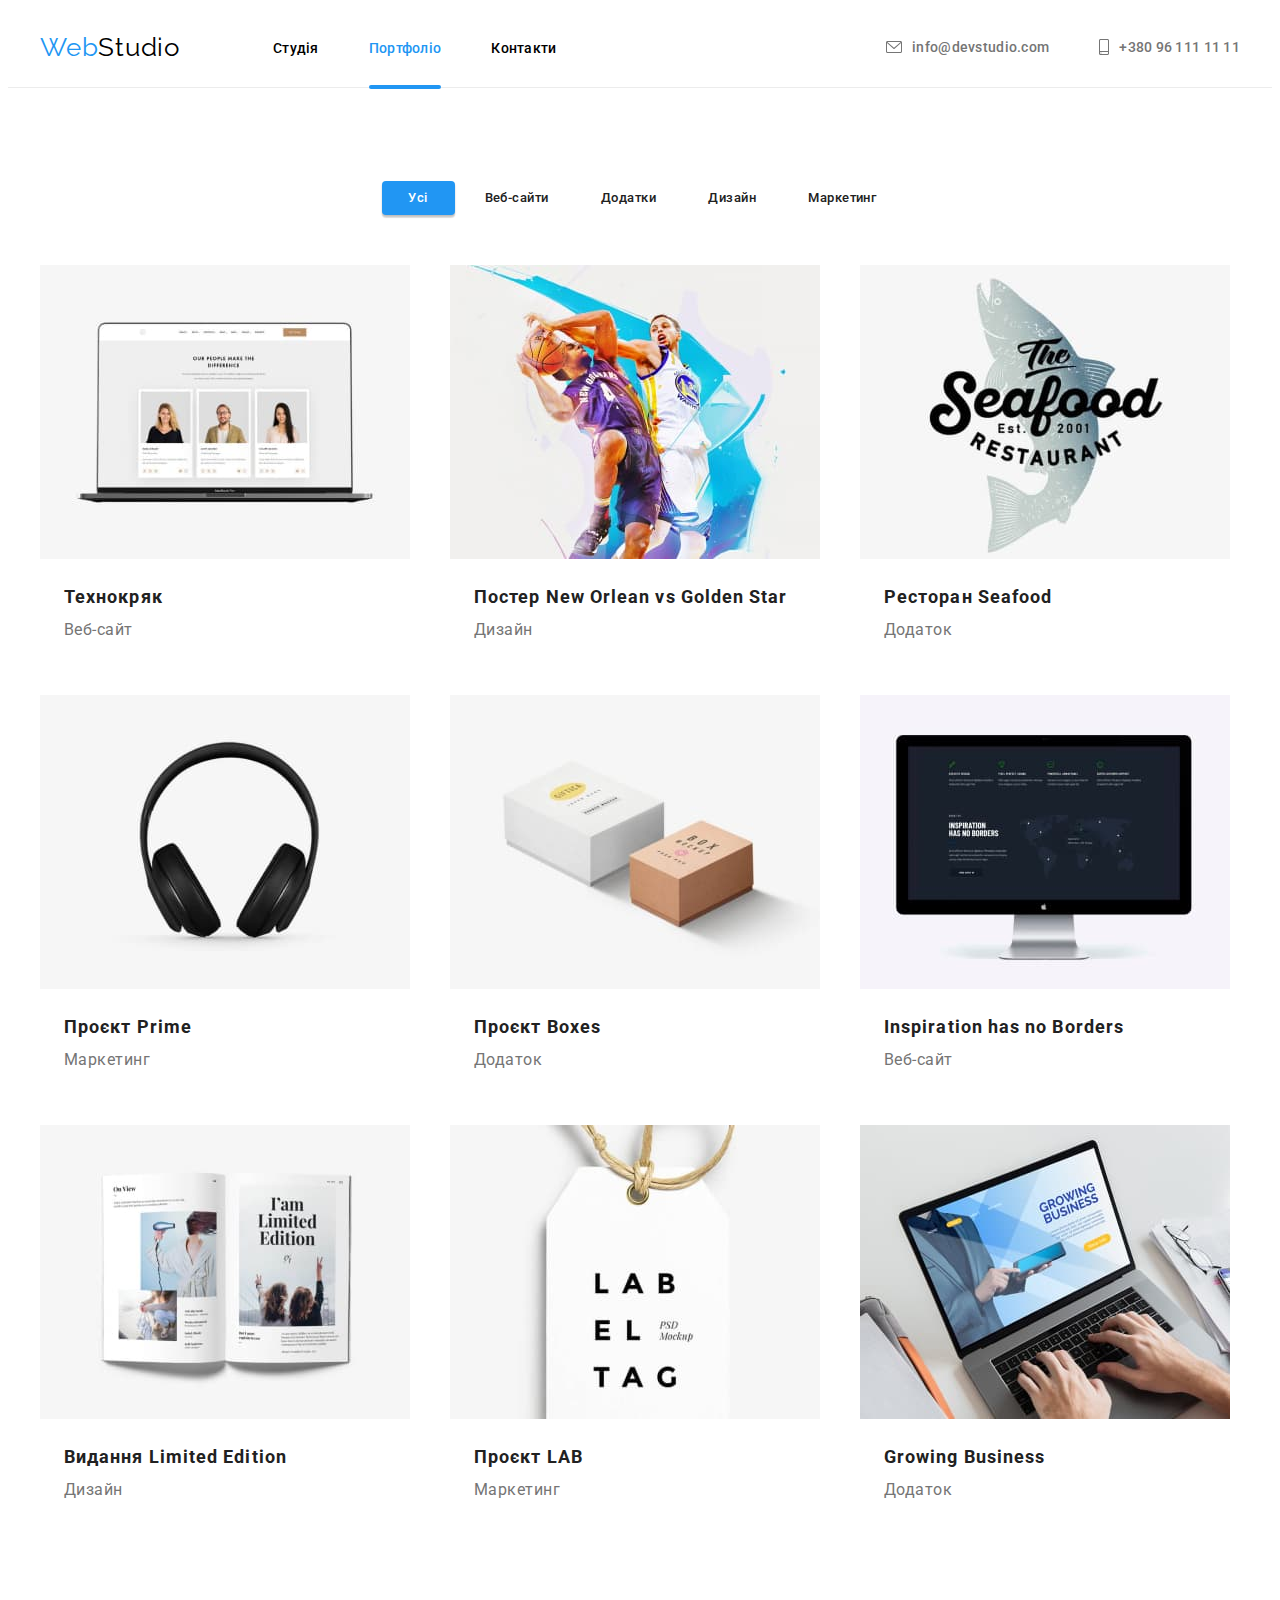
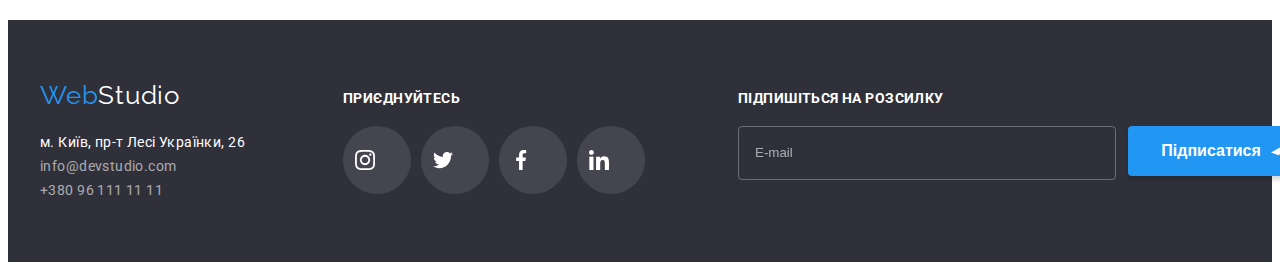
==== portfolio.html @ 99e85ab1 "add scss" ====
<!DOCTYPE html>
<html lang="en">
  <head>
    <meta charset="UTF-8" />
    <meta name="viewport" content="width=device-width, initial-scale=1.0" />
    <title>Portfolio</title>
    <link rel="icon" href="./images/logo.svg" type="image/x-icon" />
    <link
      rel="stylesheet"
      href="https://cdnjs.cloudflare.com/ajax/libs/modern-normalize/2.0.0/modern-normalize.min.css"
      integrity="sha512-4xo8blKMVCiXpTaLzQSLSw3KFOVPWhm/TRtuPVc4WG6kUgjH6J03IBuG7JZPkcWMxJ5huwaBpOpnwYElP/m6wg=="
      crossorigin="anonymous"
      referrerpolicy="no-referrer"
    />
    <style>
      @import url("https://fonts.googleapis.com/css2?family=Roboto:wght@400;500;700;900&display=swap");
      @import url("https://fonts.googleapis.com/css2?family=Raleway:wght@700&display=swap");
    </style>
    <link rel="stylesheet" href="./css/main.min.css" />
    <link rel="stylesheet" href="./css/studio.css" />
  </head>
  <body>
    <div id="portfolio">
      <header class="header">
        <div class="container">
          <a href="./load-to-studio.html" class="logo link"
            ><span class="accent-logo">Web</span>Studio</a
          >
          <nav class="portfolio-navigate navigate">
            <ul class="portfolio-nav-ul nav-ul list">
              <li class="portfolio-nav-item nav-list-item">
                <a href="./index.html" class="nav-item-link link"
                  >Студія</a
                >
              </li>
              <li class="portfolio-nav-item nav-list-item">
                <a
                  class="current-link nav-item-link link"
                  href=""
                  >Портфоліо</a
                >
              </li>
              <li class="portfolio-nav-item nav-list-item">
                <a class="nav-item-link link" link href="">Контакти</a>
              </li>
            </ul>
          </nav>
          <ul class="contacts-list list">
            <li class="contacts-list-item">
              <a
                class="contacts-item-link link"
                href="mailto:info@devstudio.com"
              >
                <svg class="header-svg" width="16" height="12">
                  <use href="./images/icons.svg#icon-email"></use>
                </svg>
                info@devstudio.com</a
              >
            </li>
            <li class="contacts-list-item">
              <a class="contacts-item-link link" href="tel:+380961111111">
                <svg class="header-svg" width="10" height="16">
                  <use href="./images/icons.svg#icon-smartphone"></use>
                </svg>
                +380 96 111 11 11</a
              >
            </li>
          </ul>
        </div>
      </header>
      <main>
        <section class="projects">
          <h2 class="visually-hidden">Our projects</h2>
          <div class="container">
            <ul class="filters-navigate-ul list">
              <li class="filters-list-item">
                <button
                  style="padding: 6px 25px"
                  id="filterBtn"
                  class="filters-btn active"
                  type="button"
                >
                  Усі
                </button>
              </li>
              <li class="filters-list-item">
                <button class="filters-btn" type="button">Веб-сайти</button>
              </li>
              <li class="filters-list-item">
                <button class="filters-btn" type="button">Додатки</button>
              </li>
              <li class="filters-list-item">
                <button class="filters-btn" type="button">Дизайн</button>
              </li>
              <li class="filters-list-item">
                <button class="filters-btn" type="button">Маркетинг</button>
              </li>
            </ul>
            <ul class="projects-list list">
              <li class="projects-list-item">
                <a href="#" class="projects-list-content link">
                  <div class="img-container">
                    <img
                      class="projects-list-item-img"
                      src="./images/laptop1.jpg"
                      alt="laptop1"
                    />
                    <div class="hover-content">
                      <p class="hover-content-text">
                        Ресурс пропонує комплексні <br />
                        пропозиції з різним рівнем <br />
                        функціоналу та сервісів. Все це <br />
                        дозволить відвідувачу отримати <br />
                        вичерпні відомості про компанію <br />
                        чи приватну особу.
                      </p>
                    </div>
                  </div>
                  <h2 class="projects-list-item-title">Технокряк</h2>
                  <p class="projects-list-item-signature">Веб-сайт</p>
                </a>
              </li>
              <li class="projects-list-item">
                <a href="#" class="projects-list-content link">
                  <div class="img-container">
                    <img
                      class="projects-list-item-img"
                      src="./images/basketball.jpg"
                      alt="basketball"
                    />
                    <div class="hover-content">
                      <p class="hover-content-text">
                        Ресурс пропонує комплексні <br />
                        пропозиції з різним рівнем <br />
                        функціоналу та сервісів. Все це <br />
                        дозволить відвідувачу отримати <br />
                        вичерпні відомості про компанію <br />
                        чи приватну особу.
                      </p>
                    </div>
                  </div>
                  <h2 class="projects-list-item-title">
                    Постер New Orlean vs Golden Star
                  </h2>
                  <p class="projects-list-item-signature">Дизайн</p>
                </a>
              </li>
              <li class="projects-list-item">
                <a href="#" class="projects-list-content link">
                  <div class="img-container">
                    <img
                      class="projects-list-item-img"
                      src="./images/fish-logo.jpg"
                      alt="fish-logo"
                    />
                    <div class="hover-content">
                      <p class="hover-content-text">
                        Ресурс пропонує комплексні <br />
                        пропозиції з різним рівнем <br />
                        функціоналу та сервісів. Все це <br />
                        дозволить відвідувачу отримати <br />
                        вичерпні відомості про компанію <br />
                        чи приватну особу.
                      </p>
                    </div>
                  </div>
                  <h2 class="projects-list-item-title">Ресторан Seafood</h2>
                  <p class="projects-list-item-signature">Додаток</p>
                </a>
              </li>
              <li class="projects-list-item">
                <a href="#" class="projects-list-content link">
                  <div class="img-container">
                    <img
                      class="projects-list-item-img"
                      src="./images/headphone.jpg"
                      alt="headphone"
                    />
                    <div class="hover-content">
                      <p class="hover-content-text">
                        Ресурс пропонує комплексні <br />
                        пропозиції з різним рівнем <br />
                        функціоналу та сервісів. Все це <br />
                        дозволить відвідувачу отримати <br />
                        вичерпні відомості про компанію <br />
                        чи приватну особу.
                      </p>
                    </div>
                  </div>
                  <h2 class="projects-list-item-title">Проєкт Prime</h2>
                  <p class="projects-list-item-signature">Маркетинг</p>
                </a>
              </li>
              <li class="projects-list-item">
                <a href="#" class="projects-list-content link">
                  <div class="img-container">
                    <img
                      class="projects-list-item-img"
                      src="./images/boxes.jpg"
                      alt="boxes"
                    />
                    <div class="hover-content">
                      <p class="hover-content-text">
                        Ресурс пропонує комплексні <br />
                        пропозиції з різним рівнем <br />
                        функціоналу та сервісів. Все це <br />
                        дозволить відвідувачу отримати <br />
                        вичерпні відомості про компанію <br />
                        чи приватну особу.
                      </p>
                    </div>
                  </div>
                  <h2 class="projects-list-item-title">Проєкт Boxes</h2>
                  <p class="projects-list-item-signature">Додаток</p>
                </a>
              </li>
              <li class="projects-list-item">
                <a href="#" class="projects-list-content link">
                  <div class="img-container">
                    <img
                      class="projects-list-item-img"
                      src="./images/screen.jpg"
                      alt="screen"
                    />
                    <div class="hover-content">
                      <p class="hover-content-text">
                        Ресурс пропонує комплексні <br />
                        пропозиції з різним рівнем <br />
                        функціоналу та сервісів. Все це <br />
                        дозволить відвідувачу отримати <br />
                        вичерпні відомості про компанію <br />
                        чи приватну особу.
                      </p>
                    </div>
                  </div>
                  <h2 class="projects-list-item-title">
                    Inspiration has no Borders
                  </h2>
                  <p class="projects-list-item-signature">Веб-сайт</p>
                </a>
              </li>
              <li class="projects-list-item">
                <a href="#" class="projects-list-content link">
                  <div class="img-container">
                    <img
                      class="projects-list-item-img"
                      src="./images/book.jpg"
                      alt="book"
                    />
                    <div class="hover-content">
                      <p class="hover-content-text">
                        Ресурс пропонує комплексні <br />
                        пропозиції з різним рівнем <br />
                        функціоналу та сервісів. Все це <br />
                        дозволить відвідувачу отримати <br />
                        вичерпні відомості про компанію <br />
                        чи приватну особу.
                      </p>
                    </div>
                  </div>
                  <h2 class="projects-list-item-title">
                    Видання Limited Edition
                  </h2>
                  <p class="projects-list-item-signature">Дизайн</p>
                </a>
              </li>
              <li class="projects-list-item">
                <a href="#" class="projects-list-content link">
                  <div class="img-container">
                    <img
                      class="projects-list-item-img"
                      src="./images/project LAB.jpg"
                      alt="project LAB"
                    />
                    <div class="hover-content">
                      <p class="hover-content-text">
                        Ресурс пропонує комплексні <br />
                        пропозиції з різним рівнем <br />
                        функціоналу та сервісів. Все це <br />
                        дозволить відвідувачу отримати <br />
                        вичерпні відомості про компанію <br />
                        чи приватну особу.
                      </p>
                    </div>
                  </div>
                  <h2 class="projects-list-item-title">Проєкт LAB</h2>
                  <p class="projects-list-item-signature">Маркетинг</p>
                </a>
              </li>
              <li class="projects-list-item">
                <a href="#" class="projects-list-content link">
                  <div class="img-container">
                    <img
                      class="projects-list-item-img"
                      src="./images/laptop2.jpg"
                      alt="laptop2"
                    />
                    <div class="hover-content">
                      <p class="hover-content-text">
                        Ресурс пропонує комплексні <br />
                        пропозиції з різним рівнем <br />
                        функціоналу та сервісів. Все це <br />
                        дозволить відвідувачу отримати <br />
                        вичерпні відомості про компанію <br />
                        чи приватну особу.
                      </p>
                    </div>
                  </div>
                  <h2 class="projects-list-item-title">Growing Business</h2>
                  <p class="projects-list-item-signature">Додаток</p>
                </a>
              </li>
            </ul>
          </div>
        </section>
      </main>
      <footer class="footer">
        <div class="container">
          <div class="main-footer">
            <a href="./load-to-studio.html" class="logo logo-footer link">
              <span class="accent-logo">Web</span>Studio
            </a>
            <address class="address">
              <a
                class="address-url link"
                href="https://goo.gl/maps/UjFSazJfsUKvz2yS8"
                >м. Київ, пр-т Лесі Українки, 26</a
              >
              <br /><a class="address-url link" href="mailto:info@devstudio.com"
                >info@devstudio.com</a
              >
              <br /><a class="address-url link" href="tel:+380961111111"
                >+380 96 111 11 11</a
              >
            </address>
          </div>
          <div class="link-footer">
            <h4 class="link-footer-title">приєднуйтесь</h4>
            <ul class="social-link-ul list">
              <li class="footer-link-item">
                <a href="#" class="footer-link link">
                  <svg width="20" height="20">
                    <use href="./images/icons.svg#icon-inst"></use>
                  </svg>
                </a>
              </li>
              <li class="footer-link-item">
                <a href="#" class="footer-link link">
                  <svg width="20" height="20">
                    <use href="./images/icons.svg#icon-twit"></use>
                  </svg>
                </a>
              </li>
              <li class="footer-link-item">
                <a href="#" class="footer-link link">
                  <svg width="20" height="20">
                    <use href="./images/icons.svg#icon-facebook"></use>
                  </svg>
                </a>
              </li>
              <li class="footer-link-item">
                <a href="#" class="footer-link link">
                  <svg width="20" height="20">
                    <use href="./images/icons.svg#icon-linkdn"></use>
                  </svg>
                </a>
              </li>
            </ul>
          </div>
          <div class="form-footer">
            <h4 class="form-footer-title">Підпишіться на розсилку</h4>
            <form class="form-footer-form">
              <input class="form-footer-input" type="email" name="email" placeholder="E-mail" />
              <button type="submit" class="form-footer-btn">Підписатися</button>
            </form>
          </div>
        </div>
      </footer>
    </div>
    <script>
      const filterButtons = document.querySelectorAll(".filters-btn");
      filterButtons.forEach((button) => {
        button.addEventListener("click", () => {
          filterButtons.forEach((btn) => {
            btn.classList.remove("active");
          });
          button.classList.add("active");
        });
      });
    </script>
  </body>
</html>
---- css/main.min.css ----
body{font-family:"Roboto"}h1,h2,h3,h4,p{margin-top:0;margin-bottom:0}ul{margin-top:0;margin-bottom:0;padding-left:0}img{display:block;max-width:100%;height:auto}.list{list-style:none;padding:0}.link{text-decoration:none;color:#000}.visually-hidden{position:absolute;width:1px;height:1px;margin:-1px;border:0;padding:0;white-space:nowrap;-webkit-clip-path:inset(100%);clip-path:inset(100%);clip:rect(0 0 0 0);overflow:hidden}.container{width:1200px;margin:0 auto;padding:0 15px}.popup{position:fixed;background-color:#fff;border-radius:4px;-webkit-box-shadow:0px 2px 1px 0px rgba(0,0,0,.2),0px 1px 1px 0px rgba(0,0,0,.14),0px 1px 3px 0px rgba(0,0,0,.12);box-shadow:0px 2px 1px 0px rgba(0,0,0,.2),0px 1px 1px 0px rgba(0,0,0,.14),0px 1px 3px 0px rgba(0,0,0,.12);z-index:9999;left:50%;top:50%;-webkit-transform:translate(-50%, -50%) scale(1);-ms-transform:translate(-50%, -50%) scale(1);transform:translate(-50%, -50%) scale(1);padding:40px;width:528px;-webkit-transition:-webkit-transform 500ms cubic-bezier(0.4, 0, 0.2, 1);transition:-webkit-transform 500ms cubic-bezier(0.4, 0, 0.2, 1);transition:transform 500ms cubic-bezier(0.4, 0, 0.2, 1);transition:transform 500ms cubic-bezier(0.4, 0, 0.2, 1), -webkit-transform 500ms cubic-bezier(0.4, 0, 0.2, 1)}.popup-overlay{height:100vh;width:100%;background-color:rgba(0,0,0,.2);position:fixed;top:0;left:0;z-index:9998;opacity:1;-webkit-transition:opacity 500ms cubic-bezier(0.4, 0, 0.2, 1);transition:opacity 500ms cubic-bezier(0.4, 0, 0.2, 1)}.popup-overlay .is-hidden{opacity:0}.is-hidden{-webkit-transform:translate(-50%, -50%) scale(0);-ms-transform:translate(-50%, -50%) scale(0);transform:translate(-50%, -50%) scale(0);pointer-events:none}.no-scroll{overflow:hidden}.close-btn{outline:none;border:none;background-color:rgba(0,0,0,0);border-radius:50%;border:1px solid rgba(0,0,0,.1);position:absolute;top:8px;right:8px;padding:6px;display:-webkit-box;display:-ms-flexbox;display:flex;-webkit-box-align:center;-ms-flex-align:center;align-items:center;-webkit-box-pack:center;-ms-flex-pack:center;justify-content:center;-webkit-transition:outline 250ms cubic-bezier(0.4, 0, 0.2, 1);transition:outline 250ms cubic-bezier(0.4, 0, 0.2, 1)}.close-btn svg{fill:#000;-webkit-transition:fill 250ms cubic-bezier(0.4, 0, 0.2, 1);transition:fill 250ms cubic-bezier(0.4, 0, 0.2, 1)}.close-btn:hover,.close-btn:focus{cursor:pointer;outline:1px solid rgba(0,0,0,.1)}.close-btn:hover svg{fill:#2196f3}.popup-title{color:#212121;font-size:20px;font-weight:700;line-height:normal;letter-spacing:.6px;text-align:center}.popup-form{display:-webkit-box;display:-ms-flexbox;display:flex;-webkit-box-orient:vertical;-webkit-box-direction:normal;-ms-flex-direction:column;flex-direction:column;gap:10px;margin-top:12px}.popup-input-label{color:#757575;font-family:Roboto;font-size:12px;font-style:normal;font-weight:400;line-height:normal;letter-spacing:.12px;display:-webkit-box;display:-ms-flexbox;display:flex;-webkit-box-orient:vertical;-webkit-box-direction:normal;-ms-flex-direction:column;flex-direction:column;position:relative}.popup-input-label svg{position:absolute;left:12px;top:50%;fill:#212121;-webkit-transition:fill 250ms cubic-bezier(0.4, 0, 0.2, 1);transition:fill 250ms cubic-bezier(0.4, 0, 0.2, 1)}.popup-input-label:focus-within svg,.popup-input-label:hover svg{fill:#2196f3}.popup-input{border-radius:4px;border:1px solid rgba(33,33,33,.2);padding:11px 42px;margin-top:4px;-webkit-transition:outline 250ms cubic-bezier(0.4, 0, 0.2, 1);transition:outline 250ms cubic-bezier(0.4, 0, 0.2, 1)}.popup-input:hover,.popup-input:focus{outline:1px solid #2196f3}.popup-input::-webkit-input-placeholder{color:rgba(117,117,117,.5);font-family:Roboto;font-size:12px;font-style:normal;font-weight:400;line-height:normal;letter-spacing:.12px;position:relative}.popup-input::-moz-placeholder{color:rgba(117,117,117,.5);font-family:Roboto;font-size:12px;font-style:normal;font-weight:400;line-height:normal;letter-spacing:.12px;position:relative}.popup-input:-ms-input-placeholder{color:rgba(117,117,117,.5);font-family:Roboto;font-size:12px;font-style:normal;font-weight:400;line-height:normal;letter-spacing:.12px;position:relative}.popup-input::-ms-input-placeholder{color:rgba(117,117,117,.5);font-family:Roboto;font-size:12px;font-style:normal;font-weight:400;line-height:normal;letter-spacing:.12px;position:relative}.popup-input::placeholder{color:rgba(117,117,117,.5);font-family:Roboto;font-size:12px;font-style:normal;font-weight:400;line-height:normal;letter-spacing:.12px;position:relative}.textarea{padding:11px 12px;resize:none}.checkbox-container{display:-webkit-box;display:-ms-flexbox;display:flex;-webkit-box-align:center;-ms-flex-align:center;align-items:center;margin-top:20px;margin-bottom:30px;gap:7px;-webkit-box-pack:center;-ms-flex-pack:center;justify-content:center}.policy-label{color:#757575;font-family:Roboto;font-size:14px;font-style:normal;font-weight:400;line-height:24px;letter-spacing:.42px}.policy-label a{color:#2196f3}.popup-form-btn{display:block;padding:10px 52px;border:none;border-radius:4px;background:#2196f3;color:#fff;font-family:inherit;font-size:16px;font-weight:700;line-height:1.875;letter-spacing:.96px;margin:0 auto;-webkit-transition:opacity 250ms cubic-bezier(0.4, 0, 0.2, 1);transition:opacity 250ms cubic-bezier(0.4, 0, 0.2, 1)}.popup-form-btn:hover,.popup-form-btn:focus{opacity:.7;cursor:pointer}input[type=checkbox]{appearance:none;-webkit-appearance:none;-moz-appearance:none;width:16px;height:15px;border-radius:2px;border:1px solid #333;cursor:pointer;outline:none;position:relative}input[type=checkbox]:checked{background-color:#2196f3;border:1px solid #2196f3}input[type=checkbox]:checked::after{content:url("data:image/svg+xml;charset=UTF-8,<svg style='position: relative; bottom: 2px; left: 1px' xmlns='http://www.w3.org/2000/svg' width='13' height='10' fill='white' viewBox='0 0 13 10'><path d='M1.95703 4.75166L1.88825 4.68604L1.81923 4.75141L0.93123 5.59258L0.854858 5.66492L0.930974 5.73753L4.42671 9.07236L4.49574 9.1382L4.56476 9.07236L12.069 1.91352L12.1449 1.84116L12.069 1.76881L11.1873 0.927644L11.1183 0.861826L11.0493 0.927611L4.49577 7.17353L1.95703 4.75166Z'/></svg>")}.social-link-ul{display:-webkit-box;display:-ms-flexbox;display:flex;gap:10px;-webkit-box-pack:center;-ms-flex-pack:center;justify-content:center}.social-link{display:-webkit-box;display:-ms-flexbox;display:flex;-webkit-box-align:center;-ms-flex-align:center;align-items:center;border-radius:50%;padding:12px;-webkit-transition:background-color 250ms cubic-bezier(0.4, 0, 0.2, 1);transition:background-color 250ms cubic-bezier(0.4, 0, 0.2, 1);width:44px;height:44px}.social-link:hover,.social-link:focus{background-color:#2196f3;cursor:pointer}.social-link svg{fill:#afb1b8;-webkit-transition:fill 250ms cubic-bezier(0.4, 0, 0.2, 1);transition:fill 250ms cubic-bezier(0.4, 0, 0.2, 1)}.social-link:hover svg{fill:#fff}.current-link{color:#2196f3}.current-link::before{content:"";position:absolute;display:inline-block;border-bottom:4px solid #2196f3;border-radius:2px;width:100%;top:45px;-webkit-transition:-webkit-transform 250ms cubic-bezier(0.4, 0, 0.2, 1);transition:-webkit-transform 250ms cubic-bezier(0.4, 0, 0.2, 1);transition:transform 250ms cubic-bezier(0.4, 0, 0.2, 1);transition:transform 250ms cubic-bezier(0.4, 0, 0.2, 1), -webkit-transform 250ms cubic-bezier(0.4, 0, 0.2, 1)}.current-link:hover::before,.current-link:focus::before{-webkit-transform:translateY(-30px);-ms-transform:translateY(-30px);transform:translateY(-30px)}.header{padding-top:24px;padding-bottom:25px;border-bottom:1px solid #ececec}.header .container{display:-webkit-box;display:-ms-flexbox;display:flex;-webkit-box-align:center;-ms-flex-align:center;align-items:center}.logo{margin-right:93px;font-family:Raleway;font-size:26px;letter-spacing:.78px}.accent-logo{color:#2196f3}.nav-ul,.contacts-list{display:-webkit-box;display:-ms-flexbox;display:flex;gap:50px}.contacts-list{margin-left:auto}.header-svg{fill:#757575;-webkit-transition:fill 250ms cubic-bezier(0.4, 0, 0.2, 1);transition:fill 250ms cubic-bezier(0.4, 0, 0.2, 1)}.nav-item-link{position:relative}.nav-item-link,.contacts-item-link{font-size:14px;font-weight:500;letter-spacing:.28px;-webkit-transition:color 250ms cubic-bezier(0.4, 0, 0.2, 1);transition:color 250ms cubic-bezier(0.4, 0, 0.2, 1)}.nav-item-link:hover,.nav-item-link:focus,.contacts-item-link:hover,.contacts-item-link:focus{color:#2196f3}.nav-item-link:hover .header-svg,.contacts-item-link:hover .header-svg{fill:#2196f3}.contacts-item-link{color:#757575;display:-webkit-box;display:-ms-flexbox;display:flex;-webkit-box-align:center;-ms-flex-align:center;align-items:center;gap:10px}.hero-section{background:-webkit-gradient(linear, left top, left bottom, from(rgba(47, 48, 58, 0.4)), to(rgba(47, 48, 58, 0.4))),url(../images/bg.png) no-repeat;background:linear-gradient(rgba(47, 48, 58, 0.4), rgba(47, 48, 58, 0.4)),url(../images/bg.png) no-repeat;background-size:cover;padding-top:200px;padding-bottom:200px}.hero-section-title{color:#fff;text-align:center;font-size:44px;font-weight:900;line-height:1.36364;letter-spacing:2.64px;text-transform:uppercase;margin-bottom:30px}.hero-section-buybtn{display:block;padding:10px 32px;border:none;border-radius:4px;background:#2196f3;color:#fff;font-family:inherit;font-size:16px;font-weight:700;line-height:1.875;letter-spacing:.96px;margin:0 auto;-webkit-transition:opacity 250ms cubic-bezier(0.4, 0, 0.2, 1);transition:opacity 250ms cubic-bezier(0.4, 0, 0.2, 1)}.hero-section-buybtn:hover,.hero-section-buybtn:focus{opacity:.7;cursor:pointer}.special{padding-top:94px;padding-bottom:94px}.special-ul{display:-webkit-box;display:-ms-flexbox;display:flex;gap:30px}.special-ul-item{font-size:14px;color:#212121;line-height:normal;letter-spacing:.42px;text-transform:uppercase;-ms-flex-preferred-size:calc((100% - 90px)/4);flex-basis:calc((100% - 90px)/4)}.special-ul-item::before{content:"";display:inline-block;background-color:#f5f4fa;background-repeat:no-repeat;background-image:url("../images/antenna.svg");width:270px;height:120px;background-position:center;border-radius:4px}.special-ul-item:nth-child(2)::before{background-image:url("../images/clock.svg")}.special-ul-item:nth-child(3)::before{background-image:url("../images/diagram.svg")}.special-ul-item:nth-child(4)::before{background-image:url("../images/astronaut.svg")}.special-ul-item-title{font-size:14px;margin-bottom:10px;margin-top:30px}.special-ul-item-signature{color:#757575;font-size:14px;line-height:1.71429;letter-spacing:.42px;text-transform:none}.what-we-doing{padding-bottom:94px}.what-we-doing-ul{display:-webkit-box;display:-ms-flexbox;display:flex;gap:30px}.what-we-doing-ul-item{-ms-flex-preferred-size:calc((100% - 60px)/3);flex-basis:calc((100% - 60px)/3);position:relative}.what-we-doing-name{width:100%;background-color:rgba(47,48,58,.8);position:absolute;bottom:0;color:#fff;text-align:center;font-size:14px;font-weight:700;line-height:normal;letter-spacing:.42px;text-transform:uppercase;padding:27px 0}.what-we-doing-title{text-align:center;font-size:36px;letter-spacing:1.08px;margin-bottom:50px}.our-team{background:#f5f4fa;padding-top:94px;padding-bottom:94px}.our-team-title{text-align:center;font-size:36px;letter-spacing:1.08px;margin-bottom:50px}.our-team-ul{display:-webkit-box;display:-ms-flexbox;display:flex;gap:30px;text-align:center}.our-team-ul-item{background-color:#fff;padding-bottom:30px;border-radius:0 0 4px 4px;-webkit-box-shadow:1px 4px 6px 0px rgba(0,0,0,.16),0px 4px 4px 0px rgba(0,0,0,.06),0px 1px 1px 0px rgba(0,0,0,.12);box-shadow:1px 4px 6px 0px rgba(0,0,0,.16),0px 4px 4px 0px rgba(0,0,0,.06),0px 1px 1px 0px rgba(0,0,0,.12)}.our-team-ul-item-img{width:270px;height:260px;margin-bottom:30px}.our-team-ul-item-name,.our-team-ul-item-profession{color:#212121;font-size:16px;font-weight:500;letter-spacing:.48px}.our-team-ul-item-profession{margin-top:10px;color:#757575;font-weight:400}.regular-customers{text-align:center;padding-top:94px;padding-bottom:94px}.regular-customers-title{color:#212121;text-align:center;font-family:Roboto;font-size:36px;font-style:normal;font-weight:700;line-height:normal;letter-spacing:1.08px}.regular-customers-ul{display:-webkit-box;display:-ms-flexbox;display:flex;gap:30px;-webkit-box-pack:center;-ms-flex-pack:center;justify-content:center;margin-top:50px}.regular-customers-link{display:-webkit-box;display:-ms-flexbox;display:flex;-webkit-box-align:center;-ms-flex-align:center;align-items:center;width:170px;height:92px;border:1px solid #afb1b8;border-radius:4px;-webkit-transition:border 250ms cubic-bezier(0.4, 0, 0.2, 1);transition:border 250ms cubic-bezier(0.4, 0, 0.2, 1)}.regular-customers-link:hover{border:1px solid #2196f3}.regular-customers-link svg{fill:#afb1b8;-webkit-transition:fill 250ms cubic-bezier(0.4, 0, 0.2, 1);transition:fill 250ms cubic-bezier(0.4, 0, 0.2, 1)}.regular-customers-link:hover svg{fill:#2196f3}.footer{background:#2f303a;padding-top:60px;padding-bottom:60px}.footer .container{display:-webkit-box;display:-ms-flexbox;display:flex;gap:70px}.logo-footer{color:#fff}.address{margin-top:20px}.address-url{color:rgba(255,255,255,.6);font-size:14px;font-style:normal;line-height:1.71429;letter-spacing:.42px;-webkit-transition:color 250ms cubic-bezier(0.4, 0, 0.2, 1);transition:color 250ms cubic-bezier(0.4, 0, 0.2, 1)}.address-url:first-child{color:#fff}.address-url:hover{color:#2196f3}.link-footer,.form-footer{padding-top:10px}.link-footer-title,.form-footer-title{color:#fff;font-size:14px;line-height:normal;letter-spacing:.42px;text-transform:uppercase;padding-bottom:20px}.footer-link{background-color:rgba(255,255,255,.1);display:-webkit-box;display:-ms-flexbox;display:flex;-webkit-box-align:center;-ms-flex-align:center;align-items:center;border-radius:50%;padding:12px;-webkit-transition:background-color 250ms cubic-bezier(0.4, 0, 0.2, 1);transition:background-color 250ms cubic-bezier(0.4, 0, 0.2, 1);width:44px;height:44px}.footer-link:hover,.footer-link:focus{background-color:#2196f3;cursor:pointer}.footer-link svg{fill:#fff;-webkit-transition:fill 250ms cubic-bezier(0.4, 0, 0.2, 1);transition:fill 250ms cubic-bezier(0.4, 0, 0.2, 1)}.form-footer{margin-left:23px}.form-footer-form{display:-webkit-box;display:-ms-flexbox;display:flex;gap:12px}.form-footer-input{width:358px;height:50px;border:1px solid rgba(255,255,255,.3);-webkit-filter:drop-shadow(0px 4px 4px rgba(0, 0, 0, 0.15));filter:drop-shadow(0px 4px 4px rgba(0, 0, 0, 0.15));border-radius:4px;background-color:var(--main-bg-color);color:rgba(255,255,255,.6);padding-left:16px;margin-bottom:20px;-webkit-transition:border-color 250ms cubic-bezier(0.4, 0, 0.2, 1);transition:border-color 250ms cubic-bezier(0.4, 0, 0.2, 1)}.form-footer-input:hover,.form-footer-input:focus{outline:none;border-color:#2196f3}.form-footer-input::-webkit-input-placeholder{color:rgba(255,255,255,.6)}.form-footer-input::-moz-placeholder{color:rgba(255,255,255,.6)}.form-footer-input:-ms-input-placeholder{color:rgba(255,255,255,.6)}.form-footer-input::-ms-input-placeholder{color:rgba(255,255,255,.6)}.form-footer-input::placeholder{color:rgba(255,255,255,.6)}.form-footer-btn{width:200px;height:50px;background:#2196f3;border:none;-webkit-box-shadow:0px 4px 4px rgba(0,0,0,.15);box-shadow:0px 4px 4px rgba(0,0,0,.15);border-radius:4px;color:#fff;font-size:16px;font-weight:700;line-height:1.875;display:-webkit-box;display:-ms-flexbox;display:flex;-webkit-box-align:center;-ms-flex-align:center;align-items:center;-webkit-box-pack:center;-ms-flex-pack:center;justify-content:center;gap:10px;-webkit-transition:background-color 250ms cubic-bezier(0.4, 0, 0.2, 1);transition:background-color 250ms cubic-bezier(0.4, 0, 0.2, 1)}.form-footer-btn::after{content:"";display:inline-block;width:24px;height:24px;background-image:url(../images/icon-send.svg)}.form-footer-btn:hover,.form-footer-btn:focus{background-color:#188ce8;cursor:pointer}.form-footer-btn:active{-webkit-transform:scale(0.9);-ms-transform:scale(0.9);transform:scale(0.9)}.projects{padding-top:93px;padding-bottom:95px}.filters-navigate-ul{display:-webkit-box;display:-ms-flexbox;display:flex;gap:8px;-webkit-box-pack:center;-ms-flex-pack:center;justify-content:center;margin-bottom:50px}.filters-btn{border:none;min-width:73px;font-family:Roboto;border-radius:4px;padding:6px 22px;background-color:#fff;color:#212121;font-weight:500;line-height:1.625;letter-spacing:.48px;-webkit-transition:background-color 250ms cubic-bezier(0.4, 0, 0.2, 1),-webkit-box-shadow 250ms cubic-bezier(0.4, 0, 0.2, 1);transition:background-color 250ms cubic-bezier(0.4, 0, 0.2, 1),-webkit-box-shadow 250ms cubic-bezier(0.4, 0, 0.2, 1);transition:background-color 250ms cubic-bezier(0.4, 0, 0.2, 1),box-shadow 250ms cubic-bezier(0.4, 0, 0.2, 1);transition:background-color 250ms cubic-bezier(0.4, 0, 0.2, 1),box-shadow 250ms cubic-bezier(0.4, 0, 0.2, 1),-webkit-box-shadow 250ms cubic-bezier(0.4, 0, 0.2, 1)}.filters-btn:hover,.filters-btn:focus{background-color:#2196f3;color:#fff;-webkit-box-shadow:0px 2px 2px 0px rgba(0,0,0,.12),0px 1px 2px 0px rgba(0,0,0,.08),0px 3px 1px 0px rgba(0,0,0,.1);box-shadow:0px 2px 2px 0px rgba(0,0,0,.12),0px 1px 2px 0px rgba(0,0,0,.08),0px 3px 1px 0px rgba(0,0,0,.1);cursor:pointer}.active{background:#2196f3;color:#fff;-webkit-box-shadow:0px 2px 2px 0px rgba(0,0,0,.12),0px 1px 2px 0px rgba(0,0,0,.08),0px 3px 1px 0px rgba(0,0,0,.1);box-shadow:0px 2px 2px 0px rgba(0,0,0,.12),0px 1px 2px 0px rgba(0,0,0,.08),0px 3px 1px 0px rgba(0,0,0,.1)}.projects-list{display:-webkit-box;display:-ms-flexbox;display:flex;gap:30px;-ms-flex-wrap:wrap;flex-wrap:wrap}.projects-list-item{-ms-flex-preferred-size:calc((100% - 60px)/3);flex-basis:calc((100% - 60px)/3)}.projects-list-content{display:block;-webkit-transition:-webkit-box-shadow 250ms cubic-bezier(0.4, 0, 0.2, 1);transition:-webkit-box-shadow 250ms cubic-bezier(0.4, 0, 0.2, 1);transition:box-shadow 250ms cubic-bezier(0.4, 0, 0.2, 1);transition:box-shadow 250ms cubic-bezier(0.4, 0, 0.2, 1), -webkit-box-shadow 250ms cubic-bezier(0.4, 0, 0.2, 1)}.projects-list-content:hover,.projects-list-content:focus{-webkit-box-shadow:1px 4px 6px 0px rgba(0,0,0,.16),0px 4px 4px 0px rgba(0,0,0,.06),0px 1px 1px 0px rgba(0,0,0,.12);box-shadow:1px 4px 6px 0px rgba(0,0,0,.16),0px 4px 4px 0px rgba(0,0,0,.06),0px 1px 1px 0px rgba(0,0,0,.12)}.projects-list-content:hover .hover-content,.projects-list-content:focus .hover-content{-webkit-transform:translateY(-100%);-ms-transform:translateY(-100%);transform:translateY(-100%)}.projects-list-item-title{color:#212121;font-size:18px;line-height:2;letter-spacing:1.08px;padding-top:20px;padding-left:24px;padding-right:24px}.projects-list-item-signature{color:#757575;line-height:1.875;letter-spacing:.48px;padding-bottom:20px;padding-left:24px;padding-right:24px}.img-container{max-height:294px;position:relative;overflow:hidden}.hover-content{background-image:-webkit-gradient(linear, left top, left bottom, from(rgba(33, 150, 243, 0.9)), to(rgba(33, 150, 243, 0.9)));background-image:linear-gradient(rgba(33, 150, 243, 0.9), rgba(33, 150, 243, 0.9));height:100%;width:100%;position:absolute;color:#fff;padding:63px 24px;font-size:18px;line-height:1.55;letter-spacing:.54px;-webkit-transition:-webkit-transform 250ms cubic-bezier(0.4, 0, 0.2, 1);transition:-webkit-transform 250ms cubic-bezier(0.4, 0, 0.2, 1);transition:transform 250ms cubic-bezier(0.4, 0, 0.2, 1);transition:transform 250ms cubic-bezier(0.4, 0, 0.2, 1), -webkit-transform 250ms cubic-bezier(0.4, 0, 0.2, 1)}/*# sourceMappingURL=main.min.css.map */
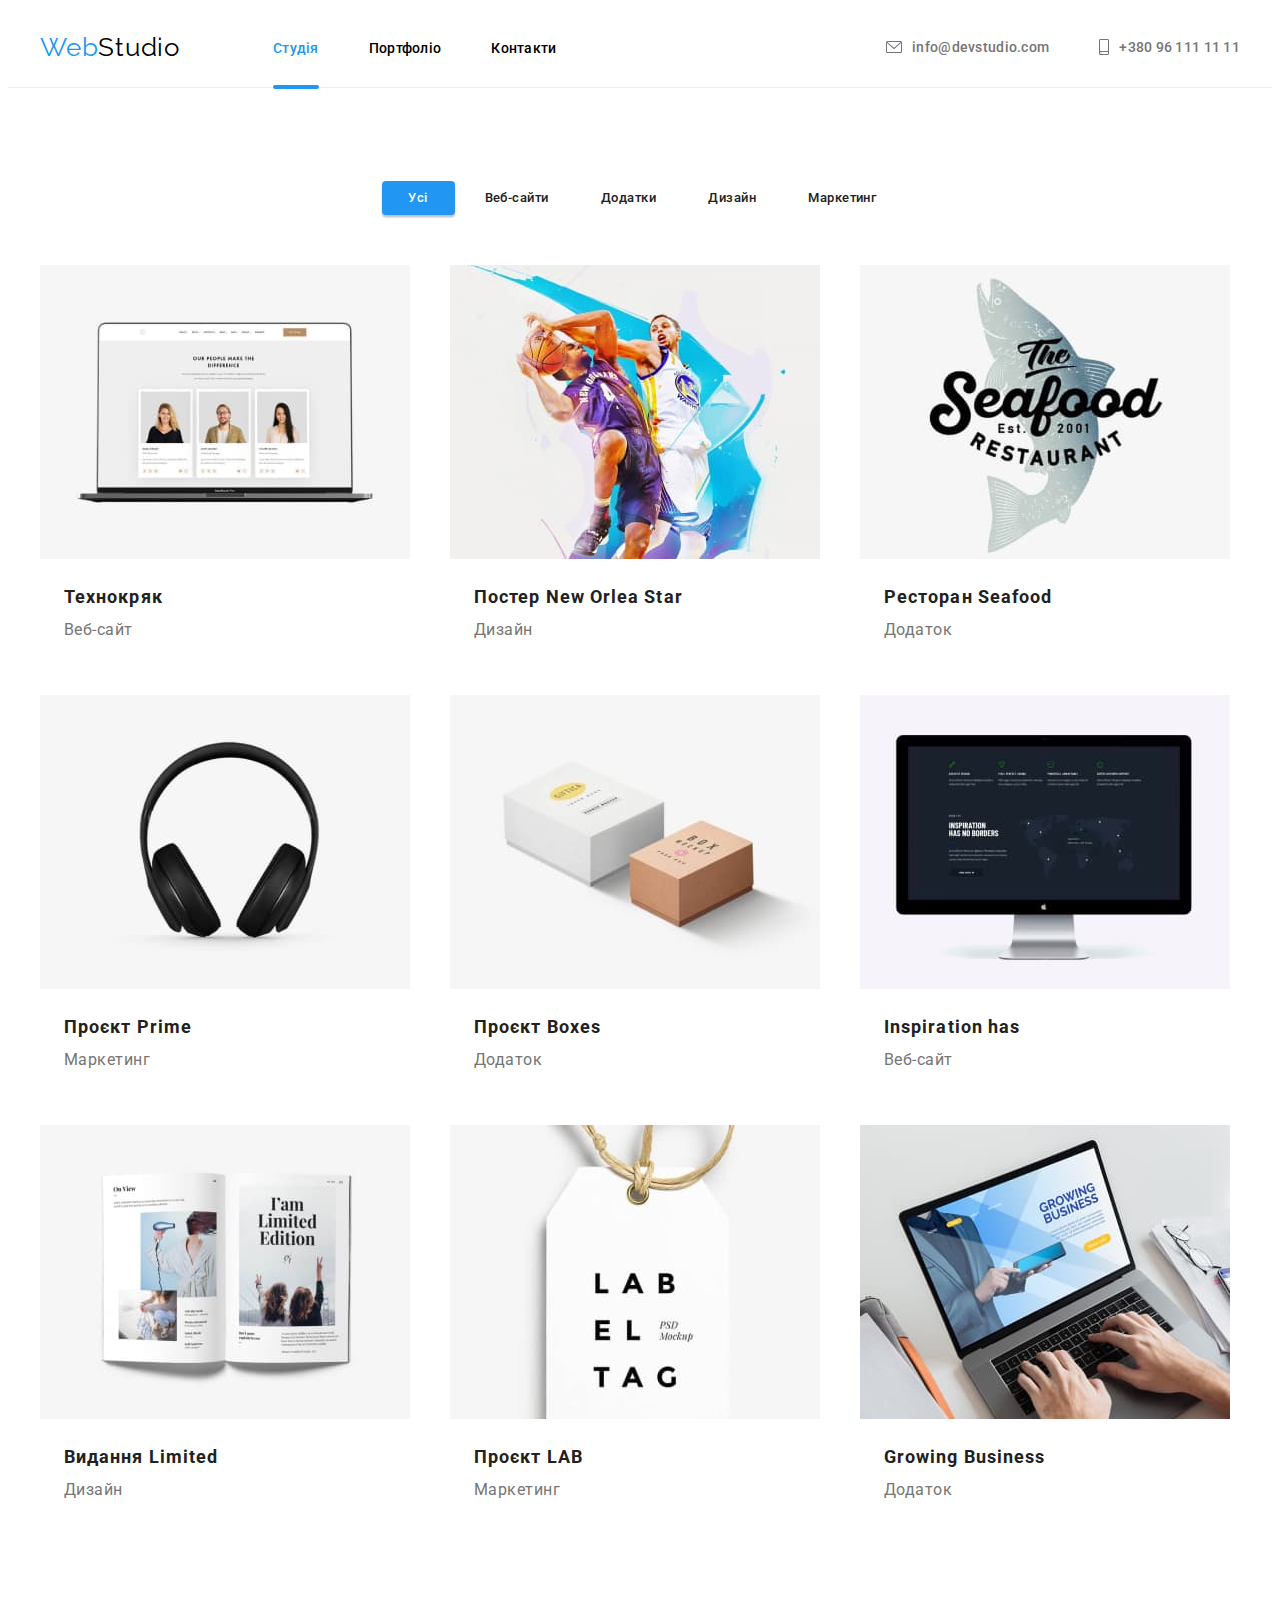
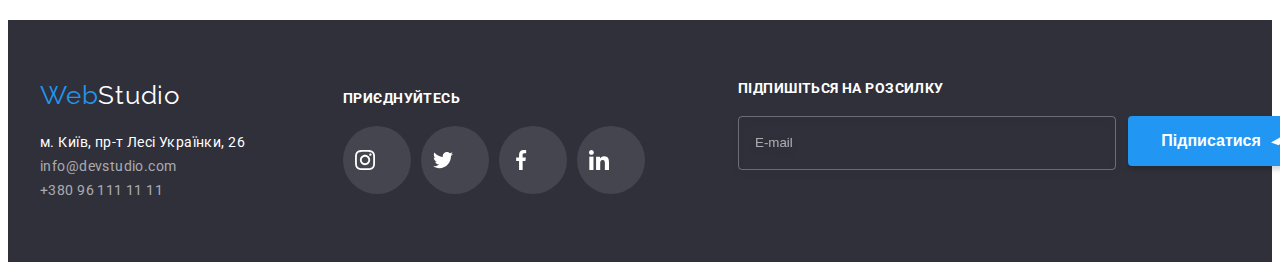
==== commit e93be7f8: "change classes to BEM metology" ====
--- a/portfolio.html
+++ b/portfolio.html
@@ -20,371 +20,363 @@
     <link rel="stylesheet" href="./css/studio.css" />
   </head>
   <body>
-    <div id="portfolio">
-      <header class="header">
+    <header class="header">
+      <div class="container">
+        <a href="./index.html" class="header__logo link"
+          ><span class="header__logo--accent">Web</span>Studio</a
+        >
+        <nav class="nav">
+          <ul class="nav__list list">
+            <li class="nav__item">
+              <a href="#" class="nav__link nav__link--current link">Студія</a>
+            </li>
+            <li class="nav__item">
+              <a href="./portfolio.html" class="nav__link link">Портфоліо</a>
+            </li>
+            <li class="nav__item">
+              <a href="#" class="nav__link link">Контакти</a>
+            </li>
+          </ul>
+        </nav>
+        <ul class="header__contacts-list contacts-list list">
+          <li class="contacts-list__item">
+            <a
+              class="contacts-list__link link"
+              href="mailto:info@devstudio.com"
+            >
+              <svg class="contacts__list-svg" width="16" height="12">
+                <use href="./images/icons.svg#icon-email"></use>
+              </svg>
+              info@devstudio.com</a
+            >
+          </li>
+          <li class="contacts-list__item">
+            <a class="contacts-list__link link" href="tel:+380961111111">
+              <svg class="contacts__list-svg" width="10" height="16">
+                <use href="./images/icons.svg#icon-smartphone"></use>
+              </svg>
+              +380 96 111 11 11</a
+            >
+          </li>
+        </ul>
+      </div>
+    </header>
+    <main>
+      <section class="projects">
+        <h2 class="visually-hidden">Our projects</h2>
         <div class="container">
-          <a href="./load-to-studio.html" class="logo link"
-            ><span class="accent-logo">Web</span>Studio</a
-          >
-          <nav class="portfolio-navigate navigate">
-            <ul class="portfolio-nav-ul nav-ul list">
-              <li class="portfolio-nav-item nav-list-item">
-                <a href="./index.html" class="nav-item-link link"
-                  >Студія</a
-                >
-              </li>
-              <li class="portfolio-nav-item nav-list-item">
-                <a
-                  class="current-link nav-item-link link"
-                  href=""
-                  >Портфоліо</a
-                >
-              </li>
-              <li class="portfolio-nav-item nav-list-item">
-                <a class="nav-item-link link" link href="">Контакти</a>
-              </li>
-            </ul>
-          </nav>
-          <ul class="contacts-list list">
-            <li class="contacts-list-item">
-              <a
-                class="contacts-item-link link"
-                href="mailto:info@devstudio.com"
+          <ul class="filters__list list">
+            <li class="filters__item">
+              <button
+                style="padding: 6px 25px"
+                id="filterBtn"
+                class="filters__btn filters__btn--active"
+                type="button"
               >
-                <svg class="header-svg" width="16" height="12">
-                  <use href="./images/icons.svg#icon-email"></use>
-                </svg>
-                info@devstudio.com</a
-              >
-            </li>
-            <li class="contacts-list-item">
-              <a class="contacts-item-link link" href="tel:+380961111111">
-                <svg class="header-svg" width="10" height="16">
-                  <use href="./images/icons.svg#icon-smartphone"></use>
-                </svg>
-                +380 96 111 11 11</a
-              >
+                Усі
+              </button>
+            </li>
+            <li class="filters__item">
+              <button class="filters__btn" type="button">Веб-сайти</button>
+            </li>
+            <li class="filters__item">
+              <button class="filters__btn" type="button">Додатки</button>
+            </li>
+            <li class="filters__item">
+              <button class="filters__btn" type="button">Дизайн</button>
+            </li>
+            <li class="filters__item">
+              <button class="filters__btn" type="button">Маркетинг</button>
+            </li>
+          </ul>
+          <ul class="projects__list list">
+            <li class="projects__item">
+              <a href="#" class="projects__content link">
+                <div class="projects__img-container">
+                  <img
+                    class="projects__img"
+                    src="./images/laptop1.jpg"
+                    alt="laptop1"
+                  />
+                  <div class="projects__hover-content">
+                    <p class="projects__hover-content-text">
+                      Ресурс пропонує комплексні <br />
+                      пропозиції з різним рівнем <br />
+                      функціоналу та сервісів. Все це <br />
+                      дозволить відвідувачу отримати <br />
+                      вичерпні відомості про компанію <br />
+                      чи приватну особу.
+                    </p>
+                  </div>
+                </div>
+                <h2 class="projects__title">Технокряк</h2>
+                <p class="projects__signature">Веб-сайт</p>
+              </a>
+            </li>
+            <li class="projects__item">
+              <a href="#" class="projects__content link">
+                <div class="projects__img-container">
+                  <img
+                    class="projects__img"
+                    src="./images/basketball.jpg"
+                    alt="basketball"
+                  />
+                  <div class="projects__hover-content">
+                    <p class="projects__hover-content-text">
+                      Ресурс пропонує комплексні <br />
+                      пропозиції з різним рівнем <br />
+                      функціоналу та сервісів. Все це <br />
+                      дозволить відвідувачу отримати <br />
+                      вичерпні відомості про компанію <br />
+                      чи приватну особу.
+                    </p>
+                  </div>
+                </div>
+                <h2 class="projects__title">Постер New Orlea Star</h2>
+                <p class="projects__signature">Дизайн</p>
+              </a>
+            </li>
+            <li class="projects__item">
+              <a href="#" class="projects__content link">
+                <div class="projects__img-container">
+                  <img
+                    class="projects__img"
+                    src="./images/fish-logo.jpg"
+                    alt="fish-logo"
+                  />
+                  <div class="projects__hover-content">
+                    <p class="projects__hover-content-text">
+                      Ресурс пропонує комплексні <br />
+                      пропозиції з різним рівнем <br />
+                      функціоналу та сервісів. Все це <br />
+                      дозволить відвідувачу отримати <br />
+                      вичерпні відомості про компанію <br />
+                      чи приватну особу.
+                    </p>
+                  </div>
+                </div>
+                <h2 class="projects__title">Ресторан Seafood</h2>
+                <p class="projects__signature">Додаток</p>
+              </a>
+            </li>
+            <li class="projects__item">
+              <a href="#" class="projects__content link">
+                <div class="projects__img-container">
+                  <img
+                    class="projects__img"
+                    src="./images/headphone.jpg"
+                    alt="headphone"
+                  />
+                  <div class="projects__hover-content">
+                    <p class="projects__hover-content-text">
+                      Ресурс пропонує комплексні <br />
+                      пропозиції з різним рівнем <br />
+                      функціоналу та сервісів. Все це <br />
+                      дозволить відвідувачу отримати <br />
+                      вичерпні відомості про компанію <br />
+                      чи приватну особу.
+                    </p>
+                  </div>
+                </div>
+                <h2 class="projects__title">Проєкт Prime</h2>
+                <p class="projects__signature">Маркетинг</p>
+              </a>
+            </li>
+            <li class="projects__item">
+              <a href="#" class="projects__content link">
+                <div class="projects__img-container">
+                  <img
+                    class="projects__img"
+                    src="./images/boxes.jpg"
+                    alt="boxes"
+                  />
+                  <div class="projects__hover-content">
+                    <p class="projects__hover-content-text">
+                      Ресурс пропонує комплексні <br />
+                      пропозиції з різним рівнем <br />
+                      функціоналу та сервісів. Все це <br />
+                      дозволить відвідувачу отримати <br />
+                      вичерпні відомості про компанію <br />
+                      чи приватну особу.
+                    </p>
+                  </div>
+                </div>
+                <h2 class="projects__title">Проєкт Boxes</h2>
+                <p class="projects__signature">Додаток</p>
+              </a>
+            </li>
+            <li class="projects__item">
+              <a href="#" class="projects__content link">
+                <div class="projects__img-container">
+                  <img
+                    class="projects__img"
+                    src="./images/screen.jpg"
+                    alt="screen"
+                  />
+                  <div class="projects__hover-content">
+                    <p class="projects__hover-content-text">
+                      Ресурс пропонує комплексні <br />
+                      пропозиції з різним рівнем <br />
+                      функціоналу та сервісів. Все це <br />
+                      дозволить відвідувачу отримати <br />
+                      вичерпні відомості про компанію <br />
+                      чи приватну особу.
+                    </p>
+                  </div>
+                </div>
+                <h2 class="projects__title">Inspiration has</h2>
+                <p class="projects__signature">Веб-сайт</p>
+              </a>
+            </li>
+            <li class="projects__item">
+              <a href="#" class="projects__content link">
+                <div class="projects__img-container">
+                  <img
+                    class="projects__img"
+                    src="./images/book.jpg"
+                    alt="book"
+                  />
+                  <div class="projects__hover-content">
+                    <p class="projects__hover-content-text">
+                      Ресурс пропонує комплексні <br />
+                      пропозиції з різним рівнем <br />
+                      функціоналу та сервісів. Все це <br />
+                      дозволить відвідувачу отримати <br />
+                      вичерпні відомості про компанію <br />
+                      чи приватну особу.
+                    </p>
+                  </div>
+                </div>
+                <h2 class="projects__title">Видання Limited</h2>
+                <p class="projects__signature">Дизайн</p>
+              </a>
+            </li>
+            <li class="projects__item">
+              <a href="#" class="projects__content link">
+                <div class="projects__img-container">
+                  <img
+                    class="projects__img"
+                    src="./images/project LAB.jpg"
+                    alt="project LAB"
+                  />
+                  <div class="projects__hover-content">
+                    <p class="projects__hover-content-text">
+                      Ресурс пропонує комплексні <br />
+                      пропозиції з різним рівнем <br />
+                      функціоналу та сервісів. Все це <br />
+                      дозволить відвідувачу отримати <br />
+                      вичерпні відомості про компанію <br />
+                      чи приватну особу.
+                    </p>
+                  </div>
+                </div>
+                <h2 class="projects__title">Проєкт LAB</h2>
+                <p class="projects__signature">Маркетинг</p>
+              </a>
+            </li>
+            <li class="projects__item">
+              <a href="#" class="projects__content link">
+                <div class="projects__img-container">
+                  <img
+                    class="projects__img"
+                    src="./images/laptop2.jpg"
+                    alt="laptop2"
+                  />
+                  <div class="projects__hover-content">
+                    <p class="projects__hover-content-text">
+                      Ресурс пропонує комплексні <br />
+                      пропозиції з різним рівнем <br />
+                      функціоналу та сервісів. Все це <br />
+                      дозволить відвідувачу отримати <br />
+                      вичерпні відомості про компанію <br />
+                      чи приватну особу.
+                    </p>
+                  </div>
+                </div>
+                <h2 class="projects__title">Growing Business</h2>
+                <p class="projects__signature">Додаток</p>
+              </a>
             </li>
           </ul>
         </div>
-      </header>
-      <main>
-        <section class="projects">
-          <h2 class="visually-hidden">Our projects</h2>
-          <div class="container">
-            <ul class="filters-navigate-ul list">
-              <li class="filters-list-item">
-                <button
-                  style="padding: 6px 25px"
-                  id="filterBtn"
-                  class="filters-btn active"
-                  type="button"
-                >
-                  Усі
-                </button>
-              </li>
-              <li class="filters-list-item">
-                <button class="filters-btn" type="button">Веб-сайти</button>
-              </li>
-              <li class="filters-list-item">
-                <button class="filters-btn" type="button">Додатки</button>
-              </li>
-              <li class="filters-list-item">
-                <button class="filters-btn" type="button">Дизайн</button>
-              </li>
-              <li class="filters-list-item">
-                <button class="filters-btn" type="button">Маркетинг</button>
-              </li>
-            </ul>
-            <ul class="projects-list list">
-              <li class="projects-list-item">
-                <a href="#" class="projects-list-content link">
-                  <div class="img-container">
-                    <img
-                      class="projects-list-item-img"
-                      src="./images/laptop1.jpg"
-                      alt="laptop1"
-                    />
-                    <div class="hover-content">
-                      <p class="hover-content-text">
-                        Ресурс пропонує комплексні <br />
-                        пропозиції з різним рівнем <br />
-                        функціоналу та сервісів. Все це <br />
-                        дозволить відвідувачу отримати <br />
-                        вичерпні відомості про компанію <br />
-                        чи приватну особу.
-                      </p>
-                    </div>
-                  </div>
-                  <h2 class="projects-list-item-title">Технокряк</h2>
-                  <p class="projects-list-item-signature">Веб-сайт</p>
-                </a>
-              </li>
-              <li class="projects-list-item">
-                <a href="#" class="projects-list-content link">
-                  <div class="img-container">
-                    <img
-                      class="projects-list-item-img"
-                      src="./images/basketball.jpg"
-                      alt="basketball"
-                    />
-                    <div class="hover-content">
-                      <p class="hover-content-text">
-                        Ресурс пропонує комплексні <br />
-                        пропозиції з різним рівнем <br />
-                        функціоналу та сервісів. Все це <br />
-                        дозволить відвідувачу отримати <br />
-                        вичерпні відомості про компанію <br />
-                        чи приватну особу.
-                      </p>
-                    </div>
-                  </div>
-                  <h2 class="projects-list-item-title">
-                    Постер New Orlean vs Golden Star
-                  </h2>
-                  <p class="projects-list-item-signature">Дизайн</p>
-                </a>
-              </li>
-              <li class="projects-list-item">
-                <a href="#" class="projects-list-content link">
-                  <div class="img-container">
-                    <img
-                      class="projects-list-item-img"
-                      src="./images/fish-logo.jpg"
-                      alt="fish-logo"
-                    />
-                    <div class="hover-content">
-                      <p class="hover-content-text">
-                        Ресурс пропонує комплексні <br />
-                        пропозиції з різним рівнем <br />
-                        функціоналу та сервісів. Все це <br />
-                        дозволить відвідувачу отримати <br />
-                        вичерпні відомості про компанію <br />
-                        чи приватну особу.
-                      </p>
-                    </div>
-                  </div>
-                  <h2 class="projects-list-item-title">Ресторан Seafood</h2>
-                  <p class="projects-list-item-signature">Додаток</p>
-                </a>
-              </li>
-              <li class="projects-list-item">
-                <a href="#" class="projects-list-content link">
-                  <div class="img-container">
-                    <img
-                      class="projects-list-item-img"
-                      src="./images/headphone.jpg"
-                      alt="headphone"
-                    />
-                    <div class="hover-content">
-                      <p class="hover-content-text">
-                        Ресурс пропонує комплексні <br />
-                        пропозиції з різним рівнем <br />
-                        функціоналу та сервісів. Все це <br />
-                        дозволить відвідувачу отримати <br />
-                        вичерпні відомості про компанію <br />
-                        чи приватну особу.
-                      </p>
-                    </div>
-                  </div>
-                  <h2 class="projects-list-item-title">Проєкт Prime</h2>
-                  <p class="projects-list-item-signature">Маркетинг</p>
-                </a>
-              </li>
-              <li class="projects-list-item">
-                <a href="#" class="projects-list-content link">
-                  <div class="img-container">
-                    <img
-                      class="projects-list-item-img"
-                      src="./images/boxes.jpg"
-                      alt="boxes"
-                    />
-                    <div class="hover-content">
-                      <p class="hover-content-text">
-                        Ресурс пропонує комплексні <br />
-                        пропозиції з різним рівнем <br />
-                        функціоналу та сервісів. Все це <br />
-                        дозволить відвідувачу отримати <br />
-                        вичерпні відомості про компанію <br />
-                        чи приватну особу.
-                      </p>
-                    </div>
-                  </div>
-                  <h2 class="projects-list-item-title">Проєкт Boxes</h2>
-                  <p class="projects-list-item-signature">Додаток</p>
-                </a>
-              </li>
-              <li class="projects-list-item">
-                <a href="#" class="projects-list-content link">
-                  <div class="img-container">
-                    <img
-                      class="projects-list-item-img"
-                      src="./images/screen.jpg"
-                      alt="screen"
-                    />
-                    <div class="hover-content">
-                      <p class="hover-content-text">
-                        Ресурс пропонує комплексні <br />
-                        пропозиції з різним рівнем <br />
-                        функціоналу та сервісів. Все це <br />
-                        дозволить відвідувачу отримати <br />
-                        вичерпні відомості про компанію <br />
-                        чи приватну особу.
-                      </p>
-                    </div>
-                  </div>
-                  <h2 class="projects-list-item-title">
-                    Inspiration has no Borders
-                  </h2>
-                  <p class="projects-list-item-signature">Веб-сайт</p>
-                </a>
-              </li>
-              <li class="projects-list-item">
-                <a href="#" class="projects-list-content link">
-                  <div class="img-container">
-                    <img
-                      class="projects-list-item-img"
-                      src="./images/book.jpg"
-                      alt="book"
-                    />
-                    <div class="hover-content">
-                      <p class="hover-content-text">
-                        Ресурс пропонує комплексні <br />
-                        пропозиції з різним рівнем <br />
-                        функціоналу та сервісів. Все це <br />
-                        дозволить відвідувачу отримати <br />
-                        вичерпні відомості про компанію <br />
-                        чи приватну особу.
-                      </p>
-                    </div>
-                  </div>
-                  <h2 class="projects-list-item-title">
-                    Видання Limited Edition
-                  </h2>
-                  <p class="projects-list-item-signature">Дизайн</p>
-                </a>
-              </li>
-              <li class="projects-list-item">
-                <a href="#" class="projects-list-content link">
-                  <div class="img-container">
-                    <img
-                      class="projects-list-item-img"
-                      src="./images/project LAB.jpg"
-                      alt="project LAB"
-                    />
-                    <div class="hover-content">
-                      <p class="hover-content-text">
-                        Ресурс пропонує комплексні <br />
-                        пропозиції з різним рівнем <br />
-                        функціоналу та сервісів. Все це <br />
-                        дозволить відвідувачу отримати <br />
-                        вичерпні відомості про компанію <br />
-                        чи приватну особу.
-                      </p>
-                    </div>
-                  </div>
-                  <h2 class="projects-list-item-title">Проєкт LAB</h2>
-                  <p class="projects-list-item-signature">Маркетинг</p>
-                </a>
-              </li>
-              <li class="projects-list-item">
-                <a href="#" class="projects-list-content link">
-                  <div class="img-container">
-                    <img
-                      class="projects-list-item-img"
-                      src="./images/laptop2.jpg"
-                      alt="laptop2"
-                    />
-                    <div class="hover-content">
-                      <p class="hover-content-text">
-                        Ресурс пропонує комплексні <br />
-                        пропозиції з різним рівнем <br />
-                        функціоналу та сервісів. Все це <br />
-                        дозволить відвідувачу отримати <br />
-                        вичерпні відомості про компанію <br />
-                        чи приватну особу.
-                      </p>
-                    </div>
-                  </div>
-                  <h2 class="projects-list-item-title">Growing Business</h2>
-                  <p class="projects-list-item-signature">Додаток</p>
-                </a>
-              </li>
-            </ul>
-          </div>
-        </section>
-      </main>
-      <footer class="footer">
-        <div class="container">
-          <div class="main-footer">
-            <a href="./load-to-studio.html" class="logo logo-footer link">
-              <span class="accent-logo">Web</span>Studio
-            </a>
-            <address class="address">
-              <a
-                class="address-url link"
-                href="https://goo.gl/maps/UjFSazJfsUKvz2yS8"
-                >м. Київ, пр-т Лесі Українки, 26</a
-              >
-              <br /><a class="address-url link" href="mailto:info@devstudio.com"
-                >info@devstudio.com</a
-              >
-              <br /><a class="address-url link" href="tel:+380961111111"
-                >+380 96 111 11 11</a
-              >
-            </address>
-          </div>
-          <div class="link-footer">
-            <h4 class="link-footer-title">приєднуйтесь</h4>
-            <ul class="social-link-ul list">
-              <li class="footer-link-item">
-                <a href="#" class="footer-link link">
-                  <svg width="20" height="20">
-                    <use href="./images/icons.svg#icon-inst"></use>
-                  </svg>
-                </a>
-              </li>
-              <li class="footer-link-item">
-                <a href="#" class="footer-link link">
-                  <svg width="20" height="20">
-                    <use href="./images/icons.svg#icon-twit"></use>
-                  </svg>
-                </a>
-              </li>
-              <li class="footer-link-item">
-                <a href="#" class="footer-link link">
-                  <svg width="20" height="20">
-                    <use href="./images/icons.svg#icon-facebook"></use>
-                  </svg>
-                </a>
-              </li>
-              <li class="footer-link-item">
-                <a href="#" class="footer-link link">
-                  <svg width="20" height="20">
-                    <use href="./images/icons.svg#icon-linkdn"></use>
-                  </svg>
-                </a>
-              </li>
-            </ul>
-          </div>
-          <div class="form-footer">
-            <h4 class="form-footer-title">Підпишіться на розсилку</h4>
-            <form class="form-footer-form">
-              <input class="form-footer-input" type="email" name="email" placeholder="E-mail" />
-              <button type="submit" class="form-footer-btn">Підписатися</button>
-            </form>
-          </div>
+      </section>
+    </main>
+    <footer class="footer">
+      <div class="container">
+        <div class="main-footer">
+          <a href="./index.html" class="footer__logo link">
+            <span class="footer__logo--accent">Web</span>Studio
+          </a>
+          <address class="address">
+            <a
+              class="address__link link"
+              href="https://goo.gl/maps/UjFSazJfsUKvz2yS8"
+              >м. Київ, пр-т Лесі Українки, 26</a
+            >
+            <br /><a class="address__link link" href="mailto:info@devstudio.com"
+              >info@devstudio.com</a
+            >
+            <br /><a class="address__link link" href="tel:+380961111111"
+              >+380 96 111 11 11</a
+            >
+          </address>
         </div>
-      </footer>
-    </div>
+        <div class="footer__links">
+          <h4 class="footer__links-title">приєднуйтесь</h4>
+          <ul class="social-link__list list">
+            <li class="social-link__item">
+              <a href="#" class="footer__links-link link">
+                <svg width="20" height="20">
+                  <use href="./images/icons.svg#icon-inst"></use>
+                </svg>
+              </a>
+            </li>
+            <li class="social-link__item">
+              <a href="#" class="footer__links-link link">
+                <svg width="20" height="20">
+                  <use href="./images/icons.svg#icon-twit"></use>
+                </svg>
+              </a>
+            </li>
+            <li class="social-link__item">
+              <a href="#" class="footer__links-link link">
+                <svg width="20" height="20">
+                  <use href="./images/icons.svg#icon-facebook"></use>
+                </svg>
+              </a>
+            </li>
+            <li class="social-link__item">
+              <a href="#" class="footer__links-link link">
+                <svg width="20" height="20">
+                  <use href="./images/icons.svg#icon-linkdn"></use>
+                </svg>
+              </a>
+            </li>
+          </ul>
+        </div>
+        <div class="footer__form">
+          <h4 class="footer__form-title">Підпишіться на розсилку</h4>
+          <form class="footer__form-form">
+            <input
+              class="footer__form-input"
+              type="email"
+              name="email"
+              placeholder="E-mail"
+            />
+            <button type="submit" class="footer__form-btn">Підписатися</button>
+          </form>
+        </div>
+      </div>
+    </footer>
+
     <script>
-      const filterButtons = document.querySelectorAll(".filters-btn");
+      const filterButtons = document.querySelectorAll(".filters__btn");
       filterButtons.forEach((button) => {
         button.addEventListener("click", () => {
           filterButtons.forEach((btn) => {
-            btn.classList.remove("active");
+            btn.classList.remove("filters__btn--active");
           });
-          button.classList.add("active");
+          button.classList.add("filters__btn--active");
         });
       });
     </script>
--- a/css/main.min.css
+++ b/css/main.min.css
@@ -1 +1 @@
-body{font-family:"Roboto"}h1,h2,h3,h4,p{margin-top:0;margin-bottom:0}ul{margin-top:0;margin-bottom:0;padding-left:0}img{display:block;max-width:100%;height:auto}.list{list-style:none;padding:0}.link{text-decoration:none;color:#000}.visually-hidden{position:absolute;width:1px;height:1px;margin:-1px;border:0;padding:0;white-space:nowrap;-webkit-clip-path:inset(100%);clip-path:inset(100%);clip:rect(0 0 0 0);overflow:hidden}.container{width:1200px;margin:0 auto;padding:0 15px}.popup{position:fixed;background-color:#fff;border-radius:4px;-webkit-box-shadow:0px 2px 1px 0px rgba(0,0,0,.2),0px 1px 1px 0px rgba(0,0,0,.14),0px 1px 3px 0px rgba(0,0,0,.12);box-shadow:0px 2px 1px 0px rgba(0,0,0,.2),0px 1px 1px 0px rgba(0,0,0,.14),0px 1px 3px 0px rgba(0,0,0,.12);z-index:9999;left:50%;top:50%;-webkit-transform:translate(-50%, -50%) scale(1);-ms-transform:translate(-50%, -50%) scale(1);transform:translate(-50%, -50%) scale(1);padding:40px;width:528px;-webkit-transition:-webkit-transform 500ms cubic-bezier(0.4, 0, 0.2, 1);transition:-webkit-transform 500ms cubic-bezier(0.4, 0, 0.2, 1);transition:transform 500ms cubic-bezier(0.4, 0, 0.2, 1);transition:transform 500ms cubic-bezier(0.4, 0, 0.2, 1), -webkit-transform 500ms cubic-bezier(0.4, 0, 0.2, 1)}.popup-overlay{height:100vh;width:100%;background-color:rgba(0,0,0,.2);position:fixed;top:0;left:0;z-index:9998;opacity:1;-webkit-transition:opacity 500ms cubic-bezier(0.4, 0, 0.2, 1);transition:opacity 500ms cubic-bezier(0.4, 0, 0.2, 1)}.popup-overlay .is-hidden{opacity:0}.is-hidden{-webkit-transform:translate(-50%, -50%) scale(0);-ms-transform:translate(-50%, -50%) scale(0);transform:translate(-50%, -50%) scale(0);pointer-events:none}.no-scroll{overflow:hidden}.close-btn{outline:none;border:none;background-color:rgba(0,0,0,0);border-radius:50%;border:1px solid rgba(0,0,0,.1);position:absolute;top:8px;right:8px;padding:6px;display:-webkit-box;display:-ms-flexbox;display:flex;-webkit-box-align:center;-ms-flex-align:center;align-items:center;-webkit-box-pack:center;-ms-flex-pack:center;justify-content:center;-webkit-transition:outline 250ms cubic-bezier(0.4, 0, 0.2, 1);transition:outline 250ms cubic-bezier(0.4, 0, 0.2, 1)}.close-btn svg{fill:#000;-webkit-transition:fill 250ms cubic-bezier(0.4, 0, 0.2, 1);transition:fill 250ms cubic-bezier(0.4, 0, 0.2, 1)}.close-btn:hover,.close-btn:focus{cursor:pointer;outline:1px solid rgba(0,0,0,.1)}.close-btn:hover svg{fill:#2196f3}.popup-title{color:#212121;font-size:20px;font-weight:700;line-height:normal;letter-spacing:.6px;text-align:center}.popup-form{display:-webkit-box;display:-ms-flexbox;display:flex;-webkit-box-orient:vertical;-webkit-box-direction:normal;-ms-flex-direction:column;flex-direction:column;gap:10px;margin-top:12px}.popup-input-label{color:#757575;font-family:Roboto;font-size:12px;font-style:normal;font-weight:400;line-height:normal;letter-spacing:.12px;display:-webkit-box;display:-ms-flexbox;display:flex;-webkit-box-orient:vertical;-webkit-box-direction:normal;-ms-flex-direction:column;flex-direction:column;position:relative}.popup-input-label svg{position:absolute;left:12px;top:50%;fill:#212121;-webkit-transition:fill 250ms cubic-bezier(0.4, 0, 0.2, 1);transition:fill 250ms cubic-bezier(0.4, 0, 0.2, 1)}.popup-input-label:focus-within svg,.popup-input-label:hover svg{fill:#2196f3}.popup-input{border-radius:4px;border:1px solid rgba(33,33,33,.2);padding:11px 42px;margin-top:4px;-webkit-transition:outline 250ms cubic-bezier(0.4, 0, 0.2, 1);transition:outline 250ms cubic-bezier(0.4, 0, 0.2, 1)}.popup-input:hover,.popup-input:focus{outline:1px solid #2196f3}.popup-input::-webkit-input-placeholder{color:rgba(117,117,117,.5);font-family:Roboto;font-size:12px;font-style:normal;font-weight:400;line-height:normal;letter-spacing:.12px;position:relative}.popup-input::-moz-placeholder{color:rgba(117,117,117,.5);font-family:Roboto;font-size:12px;font-style:normal;font-weight:400;line-height:normal;letter-spacing:.12px;position:relative}.popup-input:-ms-input-placeholder{color:rgba(117,117,117,.5);font-family:Roboto;font-size:12px;font-style:normal;font-weight:400;line-height:normal;letter-spacing:.12px;position:relative}.popup-input::-ms-input-placeholder{color:rgba(117,117,117,.5);font-family:Roboto;font-size:12px;font-style:normal;font-weight:400;line-height:normal;letter-spacing:.12px;position:relative}.popup-input::placeholder{color:rgba(117,117,117,.5);font-family:Roboto;font-size:12px;font-style:normal;font-weight:400;line-height:normal;letter-spacing:.12px;position:relative}.textarea{padding:11px 12px;resize:none}.checkbox-container{display:-webkit-box;display:-ms-flexbox;display:flex;-webkit-box-align:center;-ms-flex-align:center;align-items:center;margin-top:20px;margin-bottom:30px;gap:7px;-webkit-box-pack:center;-ms-flex-pack:center;justify-content:center}.policy-label{color:#757575;font-family:Roboto;font-size:14px;font-style:normal;font-weight:400;line-height:24px;letter-spacing:.42px}.policy-label a{color:#2196f3}.popup-form-btn{display:block;padding:10px 52px;border:none;border-radius:4px;background:#2196f3;color:#fff;font-family:inherit;font-size:16px;font-weight:700;line-height:1.875;letter-spacing:.96px;margin:0 auto;-webkit-transition:opacity 250ms cubic-bezier(0.4, 0, 0.2, 1);transition:opacity 250ms cubic-bezier(0.4, 0, 0.2, 1)}.popup-form-btn:hover,.popup-form-btn:focus{opacity:.7;cursor:pointer}input[type=checkbox]{appearance:none;-webkit-appearance:none;-moz-appearance:none;width:16px;height:15px;border-radius:2px;border:1px solid #333;cursor:pointer;outline:none;position:relative}input[type=checkbox]:checked{background-color:#2196f3;border:1px solid #2196f3}input[type=checkbox]:checked::after{content:url("data:image/svg+xml;charset=UTF-8,<svg style='position: relative; bottom: 2px; left: 1px' xmlns='http://www.w3.org/2000/svg' width='13' height='10' fill='white' viewBox='0 0 13 10'><path d='M1.95703 4.75166L1.88825 4.68604L1.81923 4.75141L0.93123 5.59258L0.854858 5.66492L0.930974 5.73753L4.42671 9.07236L4.49574 9.1382L4.56476 9.07236L12.069 1.91352L12.1449 1.84116L12.069 1.76881L11.1873 0.927644L11.1183 0.861826L11.0493 0.927611L4.49577 7.17353L1.95703 4.75166Z'/></svg>")}.social-link-ul{display:-webkit-box;display:-ms-flexbox;display:flex;gap:10px;-webkit-box-pack:center;-ms-flex-pack:center;justify-content:center}.social-link{display:-webkit-box;display:-ms-flexbox;display:flex;-webkit-box-align:center;-ms-flex-align:center;align-items:center;border-radius:50%;padding:12px;-webkit-transition:background-color 250ms cubic-bezier(0.4, 0, 0.2, 1);transition:background-color 250ms cubic-bezier(0.4, 0, 0.2, 1);width:44px;height:44px}.social-link:hover,.social-link:focus{background-color:#2196f3;cursor:pointer}.social-link svg{fill:#afb1b8;-webkit-transition:fill 250ms cubic-bezier(0.4, 0, 0.2, 1);transition:fill 250ms cubic-bezier(0.4, 0, 0.2, 1)}.social-link:hover svg{fill:#fff}.current-link{color:#2196f3}.current-link::before{content:"";position:absolute;display:inline-block;border-bottom:4px solid #2196f3;border-radius:2px;width:100%;top:45px;-webkit-transition:-webkit-transform 250ms cubic-bezier(0.4, 0, 0.2, 1);transition:-webkit-transform 250ms cubic-bezier(0.4, 0, 0.2, 1);transition:transform 250ms cubic-bezier(0.4, 0, 0.2, 1);transition:transform 250ms cubic-bezier(0.4, 0, 0.2, 1), -webkit-transform 250ms cubic-bezier(0.4, 0, 0.2, 1)}.current-link:hover::before,.current-link:focus::before{-webkit-transform:translateY(-30px);-ms-transform:translateY(-30px);transform:translateY(-30px)}.header{padding-top:24px;padding-bottom:25px;border-bottom:1px solid #ececec}.header .container{display:-webkit-box;display:-ms-flexbox;display:flex;-webkit-box-align:center;-ms-flex-align:center;align-items:center}.logo{margin-right:93px;font-family:Raleway;font-size:26px;letter-spacing:.78px}.accent-logo{color:#2196f3}.nav-ul,.contacts-list{display:-webkit-box;display:-ms-flexbox;display:flex;gap:50px}.contacts-list{margin-left:auto}.header-svg{fill:#757575;-webkit-transition:fill 250ms cubic-bezier(0.4, 0, 0.2, 1);transition:fill 250ms cubic-bezier(0.4, 0, 0.2, 1)}.nav-item-link{position:relative}.nav-item-link,.contacts-item-link{font-size:14px;font-weight:500;letter-spacing:.28px;-webkit-transition:color 250ms cubic-bezier(0.4, 0, 0.2, 1);transition:color 250ms cubic-bezier(0.4, 0, 0.2, 1)}.nav-item-link:hover,.nav-item-link:focus,.contacts-item-link:hover,.contacts-item-link:focus{color:#2196f3}.nav-item-link:hover .header-svg,.contacts-item-link:hover .header-svg{fill:#2196f3}.contacts-item-link{color:#757575;display:-webkit-box;display:-ms-flexbox;display:flex;-webkit-box-align:center;-ms-flex-align:center;align-items:center;gap:10px}.hero-section{background:-webkit-gradient(linear, left top, left bottom, from(rgba(47, 48, 58, 0.4)), to(rgba(47, 48, 58, 0.4))),url(../images/bg.png) no-repeat;background:linear-gradient(rgba(47, 48, 58, 0.4), rgba(47, 48, 58, 0.4)),url(../images/bg.png) no-repeat;background-size:cover;padding-top:200px;padding-bottom:200px}.hero-section-title{color:#fff;text-align:center;font-size:44px;font-weight:900;line-height:1.36364;letter-spacing:2.64px;text-transform:uppercase;margin-bottom:30px}.hero-section-buybtn{display:block;padding:10px 32px;border:none;border-radius:4px;background:#2196f3;color:#fff;font-family:inherit;font-size:16px;font-weight:700;line-height:1.875;letter-spacing:.96px;margin:0 auto;-webkit-transition:opacity 250ms cubic-bezier(0.4, 0, 0.2, 1);transition:opacity 250ms cubic-bezier(0.4, 0, 0.2, 1)}.hero-section-buybtn:hover,.hero-section-buybtn:focus{opacity:.7;cursor:pointer}.special{padding-top:94px;padding-bottom:94px}.special-ul{display:-webkit-box;display:-ms-flexbox;display:flex;gap:30px}.special-ul-item{font-size:14px;color:#212121;line-height:normal;letter-spacing:.42px;text-transform:uppercase;-ms-flex-preferred-size:calc((100% - 90px)/4);flex-basis:calc((100% - 90px)/4)}.special-ul-item::before{content:"";display:inline-block;background-color:#f5f4fa;background-repeat:no-repeat;background-image:url("../images/antenna.svg");width:270px;height:120px;background-position:center;border-radius:4px}.special-ul-item:nth-child(2)::before{background-image:url("../images/clock.svg")}.special-ul-item:nth-child(3)::before{background-image:url("../images/diagram.svg")}.special-ul-item:nth-child(4)::before{background-image:url("../images/astronaut.svg")}.special-ul-item-title{font-size:14px;margin-bottom:10px;margin-top:30px}.special-ul-item-signature{color:#757575;font-size:14px;line-height:1.71429;letter-spacing:.42px;text-transform:none}.what-we-doing{padding-bottom:94px}.what-we-doing-ul{display:-webkit-box;display:-ms-flexbox;display:flex;gap:30px}.what-we-doing-ul-item{-ms-flex-preferred-size:calc((100% - 60px)/3);flex-basis:calc((100% - 60px)/3);position:relative}.what-we-doing-name{width:100%;background-color:rgba(47,48,58,.8);position:absolute;bottom:0;color:#fff;text-align:center;font-size:14px;font-weight:700;line-height:normal;letter-spacing:.42px;text-transform:uppercase;padding:27px 0}.what-we-doing-title{text-align:center;font-size:36px;letter-spacing:1.08px;margin-bottom:50px}.our-team{background:#f5f4fa;padding-top:94px;padding-bottom:94px}.our-team-title{text-align:center;font-size:36px;letter-spacing:1.08px;margin-bottom:50px}.our-team-ul{display:-webkit-box;display:-ms-flexbox;display:flex;gap:30px;text-align:center}.our-team-ul-item{background-color:#fff;padding-bottom:30px;border-radius:0 0 4px 4px;-webkit-box-shadow:1px 4px 6px 0px rgba(0,0,0,.16),0px 4px 4px 0px rgba(0,0,0,.06),0px 1px 1px 0px rgba(0,0,0,.12);box-shadow:1px 4px 6px 0px rgba(0,0,0,.16),0px 4px 4px 0px rgba(0,0,0,.06),0px 1px 1px 0px rgba(0,0,0,.12)}.our-team-ul-item-img{width:270px;height:260px;margin-bottom:30px}.our-team-ul-item-name,.our-team-ul-item-profession{color:#212121;font-size:16px;font-weight:500;letter-spacing:.48px}.our-team-ul-item-profession{margin-top:10px;color:#757575;font-weight:400}.regular-customers{text-align:center;padding-top:94px;padding-bottom:94px}.regular-customers-title{color:#212121;text-align:center;font-family:Roboto;font-size:36px;font-style:normal;font-weight:700;line-height:normal;letter-spacing:1.08px}.regular-customers-ul{display:-webkit-box;display:-ms-flexbox;display:flex;gap:30px;-webkit-box-pack:center;-ms-flex-pack:center;justify-content:center;margin-top:50px}.regular-customers-link{display:-webkit-box;display:-ms-flexbox;display:flex;-webkit-box-align:center;-ms-flex-align:center;align-items:center;width:170px;height:92px;border:1px solid #afb1b8;border-radius:4px;-webkit-transition:border 250ms cubic-bezier(0.4, 0, 0.2, 1);transition:border 250ms cubic-bezier(0.4, 0, 0.2, 1)}.regular-customers-link:hover{border:1px solid #2196f3}.regular-customers-link svg{fill:#afb1b8;-webkit-transition:fill 250ms cubic-bezier(0.4, 0, 0.2, 1);transition:fill 250ms cubic-bezier(0.4, 0, 0.2, 1)}.regular-customers-link:hover svg{fill:#2196f3}.footer{background:#2f303a;padding-top:60px;padding-bottom:60px}.footer .container{display:-webkit-box;display:-ms-flexbox;display:flex;gap:70px}.logo-footer{color:#fff}.address{margin-top:20px}.address-url{color:rgba(255,255,255,.6);font-size:14px;font-style:normal;line-height:1.71429;letter-spacing:.42px;-webkit-transition:color 250ms cubic-bezier(0.4, 0, 0.2, 1);transition:color 250ms cubic-bezier(0.4, 0, 0.2, 1)}.address-url:first-child{color:#fff}.address-url:hover{color:#2196f3}.link-footer,.form-footer{padding-top:10px}.link-footer-title,.form-footer-title{color:#fff;font-size:14px;line-height:normal;letter-spacing:.42px;text-transform:uppercase;padding-bottom:20px}.footer-link{background-color:rgba(255,255,255,.1);display:-webkit-box;display:-ms-flexbox;display:flex;-webkit-box-align:center;-ms-flex-align:center;align-items:center;border-radius:50%;padding:12px;-webkit-transition:background-color 250ms cubic-bezier(0.4, 0, 0.2, 1);transition:background-color 250ms cubic-bezier(0.4, 0, 0.2, 1);width:44px;height:44px}.footer-link:hover,.footer-link:focus{background-color:#2196f3;cursor:pointer}.footer-link svg{fill:#fff;-webkit-transition:fill 250ms cubic-bezier(0.4, 0, 0.2, 1);transition:fill 250ms cubic-bezier(0.4, 0, 0.2, 1)}.form-footer{margin-left:23px}.form-footer-form{display:-webkit-box;display:-ms-flexbox;display:flex;gap:12px}.form-footer-input{width:358px;height:50px;border:1px solid rgba(255,255,255,.3);-webkit-filter:drop-shadow(0px 4px 4px rgba(0, 0, 0, 0.15));filter:drop-shadow(0px 4px 4px rgba(0, 0, 0, 0.15));border-radius:4px;background-color:var(--main-bg-color);color:rgba(255,255,255,.6);padding-left:16px;margin-bottom:20px;-webkit-transition:border-color 250ms cubic-bezier(0.4, 0, 0.2, 1);transition:border-color 250ms cubic-bezier(0.4, 0, 0.2, 1)}.form-footer-input:hover,.form-footer-input:focus{outline:none;border-color:#2196f3}.form-footer-input::-webkit-input-placeholder{color:rgba(255,255,255,.6)}.form-footer-input::-moz-placeholder{color:rgba(255,255,255,.6)}.form-footer-input:-ms-input-placeholder{color:rgba(255,255,255,.6)}.form-footer-input::-ms-input-placeholder{color:rgba(255,255,255,.6)}.form-footer-input::placeholder{color:rgba(255,255,255,.6)}.form-footer-btn{width:200px;height:50px;background:#2196f3;border:none;-webkit-box-shadow:0px 4px 4px rgba(0,0,0,.15);box-shadow:0px 4px 4px rgba(0,0,0,.15);border-radius:4px;color:#fff;font-size:16px;font-weight:700;line-height:1.875;display:-webkit-box;display:-ms-flexbox;display:flex;-webkit-box-align:center;-ms-flex-align:center;align-items:center;-webkit-box-pack:center;-ms-flex-pack:center;justify-content:center;gap:10px;-webkit-transition:background-color 250ms cubic-bezier(0.4, 0, 0.2, 1);transition:background-color 250ms cubic-bezier(0.4, 0, 0.2, 1)}.form-footer-btn::after{content:"";display:inline-block;width:24px;height:24px;background-image:url(../images/icon-send.svg)}.form-footer-btn:hover,.form-footer-btn:focus{background-color:#188ce8;cursor:pointer}.form-footer-btn:active{-webkit-transform:scale(0.9);-ms-transform:scale(0.9);transform:scale(0.9)}.projects{padding-top:93px;padding-bottom:95px}.filters-navigate-ul{display:-webkit-box;display:-ms-flexbox;display:flex;gap:8px;-webkit-box-pack:center;-ms-flex-pack:center;justify-content:center;margin-bottom:50px}.filters-btn{border:none;min-width:73px;font-family:Roboto;border-radius:4px;padding:6px 22px;background-color:#fff;color:#212121;font-weight:500;line-height:1.625;letter-spacing:.48px;-webkit-transition:background-color 250ms cubic-bezier(0.4, 0, 0.2, 1),-webkit-box-shadow 250ms cubic-bezier(0.4, 0, 0.2, 1);transition:background-color 250ms cubic-bezier(0.4, 0, 0.2, 1),-webkit-box-shadow 250ms cubic-bezier(0.4, 0, 0.2, 1);transition:background-color 250ms cubic-bezier(0.4, 0, 0.2, 1),box-shadow 250ms cubic-bezier(0.4, 0, 0.2, 1);transition:background-color 250ms cubic-bezier(0.4, 0, 0.2, 1),box-shadow 250ms cubic-bezier(0.4, 0, 0.2, 1),-webkit-box-shadow 250ms cubic-bezier(0.4, 0, 0.2, 1)}.filters-btn:hover,.filters-btn:focus{background-color:#2196f3;color:#fff;-webkit-box-shadow:0px 2px 2px 0px rgba(0,0,0,.12),0px 1px 2px 0px rgba(0,0,0,.08),0px 3px 1px 0px rgba(0,0,0,.1);box-shadow:0px 2px 2px 0px rgba(0,0,0,.12),0px 1px 2px 0px rgba(0,0,0,.08),0px 3px 1px 0px rgba(0,0,0,.1);cursor:pointer}.active{background:#2196f3;color:#fff;-webkit-box-shadow:0px 2px 2px 0px rgba(0,0,0,.12),0px 1px 2px 0px rgba(0,0,0,.08),0px 3px 1px 0px rgba(0,0,0,.1);box-shadow:0px 2px 2px 0px rgba(0,0,0,.12),0px 1px 2px 0px rgba(0,0,0,.08),0px 3px 1px 0px rgba(0,0,0,.1)}.projects-list{display:-webkit-box;display:-ms-flexbox;display:flex;gap:30px;-ms-flex-wrap:wrap;flex-wrap:wrap}.projects-list-item{-ms-flex-preferred-size:calc((100% - 60px)/3);flex-basis:calc((100% - 60px)/3)}.projects-list-content{display:block;-webkit-transition:-webkit-box-shadow 250ms cubic-bezier(0.4, 0, 0.2, 1);transition:-webkit-box-shadow 250ms cubic-bezier(0.4, 0, 0.2, 1);transition:box-shadow 250ms cubic-bezier(0.4, 0, 0.2, 1);transition:box-shadow 250ms cubic-bezier(0.4, 0, 0.2, 1), -webkit-box-shadow 250ms cubic-bezier(0.4, 0, 0.2, 1)}.projects-list-content:hover,.projects-list-content:focus{-webkit-box-shadow:1px 4px 6px 0px rgba(0,0,0,.16),0px 4px 4px 0px rgba(0,0,0,.06),0px 1px 1px 0px rgba(0,0,0,.12);box-shadow:1px 4px 6px 0px rgba(0,0,0,.16),0px 4px 4px 0px rgba(0,0,0,.06),0px 1px 1px 0px rgba(0,0,0,.12)}.projects-list-content:hover .hover-content,.projects-list-content:focus .hover-content{-webkit-transform:translateY(-100%);-ms-transform:translateY(-100%);transform:translateY(-100%)}.projects-list-item-title{color:#212121;font-size:18px;line-height:2;letter-spacing:1.08px;padding-top:20px;padding-left:24px;padding-right:24px}.projects-list-item-signature{color:#757575;line-height:1.875;letter-spacing:.48px;padding-bottom:20px;padding-left:24px;padding-right:24px}.img-container{max-height:294px;position:relative;overflow:hidden}.hover-content{background-image:-webkit-gradient(linear, left top, left bottom, from(rgba(33, 150, 243, 0.9)), to(rgba(33, 150, 243, 0.9)));background-image:linear-gradient(rgba(33, 150, 243, 0.9), rgba(33, 150, 243, 0.9));height:100%;width:100%;position:absolute;color:#fff;padding:63px 24px;font-size:18px;line-height:1.55;letter-spacing:.54px;-webkit-transition:-webkit-transform 250ms cubic-bezier(0.4, 0, 0.2, 1);transition:-webkit-transform 250ms cubic-bezier(0.4, 0, 0.2, 1);transition:transform 250ms cubic-bezier(0.4, 0, 0.2, 1);transition:transform 250ms cubic-bezier(0.4, 0, 0.2, 1), -webkit-transform 250ms cubic-bezier(0.4, 0, 0.2, 1)}/*# sourceMappingURL=main.min.css.map */+body{font-family:"Roboto"}h1,h2,h3,h4,p{margin-top:0;margin-bottom:0}ul{margin-top:0;margin-bottom:0;padding-left:0}img{display:block;max-width:100%;height:auto}.list{list-style:none;padding:0}.link{text-decoration:none;color:#000}.visually-hidden{position:absolute;width:1px;height:1px;margin:-1px;border:0;padding:0;white-space:nowrap;-webkit-clip-path:inset(100%);clip-path:inset(100%);clip:rect(0 0 0 0);overflow:hidden}.container{width:1200px;margin:0 auto;padding:0 15px}.popup{position:fixed;background-color:#fff;border-radius:4px;-webkit-box-shadow:0px 2px 1px 0px rgba(0,0,0,.2),0px 1px 1px 0px rgba(0,0,0,.14),0px 1px 3px 0px rgba(0,0,0,.12);box-shadow:0px 2px 1px 0px rgba(0,0,0,.2),0px 1px 1px 0px rgba(0,0,0,.14),0px 1px 3px 0px rgba(0,0,0,.12);z-index:9999;left:50%;top:50%;-webkit-transform:translate(-50%, -50%) scale(1);-ms-transform:translate(-50%, -50%) scale(1);transform:translate(-50%, -50%) scale(1);padding:40px;width:528px;-webkit-transition:-webkit-transform 500ms cubic-bezier(0.4, 0, 0.2, 1);transition:-webkit-transform 500ms cubic-bezier(0.4, 0, 0.2, 1);transition:transform 500ms cubic-bezier(0.4, 0, 0.2, 1);transition:transform 500ms cubic-bezier(0.4, 0, 0.2, 1), -webkit-transform 500ms cubic-bezier(0.4, 0, 0.2, 1)}.overlay{height:100vh;width:100%;background-color:rgba(0,0,0,.2);position:fixed;top:0;left:0;z-index:9998;opacity:1;-webkit-transition:opacity 500ms cubic-bezier(0.4, 0, 0.2, 1);transition:opacity 500ms cubic-bezier(0.4, 0, 0.2, 1)}.overlay .is-hidden{opacity:0}.is-hidden{-webkit-transform:translate(-50%, -50%) scale(0);-ms-transform:translate(-50%, -50%) scale(0);transform:translate(-50%, -50%) scale(0);pointer-events:none}.no-scroll{overflow:hidden}.popup__close-btn{outline:none;border:none;background-color:rgba(0,0,0,0);border-radius:50%;border:1px solid rgba(0,0,0,.1);position:absolute;top:8px;right:8px;padding:6px;display:-webkit-box;display:-ms-flexbox;display:flex;-webkit-box-align:center;-ms-flex-align:center;align-items:center;-webkit-box-pack:center;-ms-flex-pack:center;justify-content:center;-webkit-transition:outline 250ms cubic-bezier(0.4, 0, 0.2, 1);transition:outline 250ms cubic-bezier(0.4, 0, 0.2, 1)}.popup__close-btn svg{fill:#000;-webkit-transition:fill 250ms cubic-bezier(0.4, 0, 0.2, 1);transition:fill 250ms cubic-bezier(0.4, 0, 0.2, 1)}.popup__close-btn:hover,.popup__close-btn:focus{cursor:pointer;outline:1px solid rgba(0,0,0,.1)}.popup__close-btn:hover svg{fill:#2196f3}.popup__title{color:#212121;font-size:20px;font-weight:700;line-height:normal;letter-spacing:.6px;text-align:center}.popup__form{display:-webkit-box;display:-ms-flexbox;display:flex;-webkit-box-orient:vertical;-webkit-box-direction:normal;-ms-flex-direction:column;flex-direction:column;gap:10px;margin-top:12px}.popup__input-label{color:#757575;font-family:Roboto;font-size:12px;font-style:normal;font-weight:400;line-height:normal;letter-spacing:.12px;display:-webkit-box;display:-ms-flexbox;display:flex;-webkit-box-orient:vertical;-webkit-box-direction:normal;-ms-flex-direction:column;flex-direction:column;position:relative}.popup__input-label svg{position:absolute;left:12px;top:50%;fill:#212121;-webkit-transition:fill 250ms cubic-bezier(0.4, 0, 0.2, 1);transition:fill 250ms cubic-bezier(0.4, 0, 0.2, 1)}.popup__input-label:focus-within svg,.popup__input-label:hover svg{fill:#2196f3}.popup__input{border-radius:4px;border:1px solid rgba(33,33,33,.2);padding:11px 42px;margin-top:4px;-webkit-transition:outline 250ms cubic-bezier(0.4, 0, 0.2, 1);transition:outline 250ms cubic-bezier(0.4, 0, 0.2, 1)}.popup__input:hover,.popup__input:focus{outline:1px solid #2196f3}.popup__input::-webkit-input-placeholder{color:rgba(117,117,117,.5);font-family:Roboto;font-size:12px;font-style:normal;font-weight:400;line-height:normal;letter-spacing:.12px;position:relative}.popup__input::-moz-placeholder{color:rgba(117,117,117,.5);font-family:Roboto;font-size:12px;font-style:normal;font-weight:400;line-height:normal;letter-spacing:.12px;position:relative}.popup__input:-ms-input-placeholder{color:rgba(117,117,117,.5);font-family:Roboto;font-size:12px;font-style:normal;font-weight:400;line-height:normal;letter-spacing:.12px;position:relative}.popup__input::-ms-input-placeholder{color:rgba(117,117,117,.5);font-family:Roboto;font-size:12px;font-style:normal;font-weight:400;line-height:normal;letter-spacing:.12px;position:relative}.popup__input::placeholder{color:rgba(117,117,117,.5);font-family:Roboto;font-size:12px;font-style:normal;font-weight:400;line-height:normal;letter-spacing:.12px;position:relative}.popup__input--textarea{padding:11px 12px;resize:none}.popup__checkbox-container{display:-webkit-box;display:-ms-flexbox;display:flex;-webkit-box-align:center;-ms-flex-align:center;align-items:center;margin-top:20px;margin-bottom:30px;gap:7px;-webkit-box-pack:center;-ms-flex-pack:center;justify-content:center}.popup__policy-label{color:#757575;font-family:Roboto;font-size:14px;font-style:normal;font-weight:400;line-height:24px;letter-spacing:.42px}.popup__policy-label a{color:#2196f3}.popup__submit-btn{display:block;padding:10px 52px;border:none;border-radius:4px;background:#2196f3;color:#fff;font-family:inherit;font-size:16px;font-weight:700;line-height:1.875;letter-spacing:.96px;margin:0 auto;-webkit-transition:opacity 250ms cubic-bezier(0.4, 0, 0.2, 1);transition:opacity 250ms cubic-bezier(0.4, 0, 0.2, 1)}.popup__submit-btn:hover,.popup__submit-btn:focus{opacity:.7;cursor:pointer}input[type=checkbox]{appearance:none;-webkit-appearance:none;-moz-appearance:none;width:16px;height:15px;border-radius:2px;border:1px solid #333;cursor:pointer;outline:none;position:relative}input[type=checkbox]:checked{background-color:#2196f3;border:1px solid #2196f3}input[type=checkbox]:checked::after{content:url("data:image/svg+xml;charset=UTF-8,<svg style='position: relative; bottom: 2px; left: 1px' xmlns='http://www.w3.org/2000/svg' width='13' height='10' fill='white' viewBox='0 0 13 10'><path d='M1.95703 4.75166L1.88825 4.68604L1.81923 4.75141L0.93123 5.59258L0.854858 5.66492L0.930974 5.73753L4.42671 9.07236L4.49574 9.1382L4.56476 9.07236L12.069 1.91352L12.1449 1.84116L12.069 1.76881L11.1873 0.927644L11.1183 0.861826L11.0493 0.927611L4.49577 7.17353L1.95703 4.75166Z'/></svg>")}.social-link__list{display:-webkit-box;display:-ms-flexbox;display:flex;gap:10px;-webkit-box-pack:center;-ms-flex-pack:center;justify-content:center}.our-team__link{display:-webkit-box;display:-ms-flexbox;display:flex;-webkit-box-align:center;-ms-flex-align:center;align-items:center;border-radius:50%;padding:12px;-webkit-transition:background-color 250ms cubic-bezier(0.4, 0, 0.2, 1);transition:background-color 250ms cubic-bezier(0.4, 0, 0.2, 1);width:44px;height:44px}.our-team__link:hover,.our-team__link:focus{background-color:#2196f3;cursor:pointer}.our-team__link svg{fill:#afb1b8;-webkit-transition:fill 250ms cubic-bezier(0.4, 0, 0.2, 1);transition:fill 250ms cubic-bezier(0.4, 0, 0.2, 1)}.our-team__link:hover svg{fill:#fff}.footer__links-link{background-color:rgba(255,255,255,.1);display:-webkit-box;display:-ms-flexbox;display:flex;-webkit-box-align:center;-ms-flex-align:center;align-items:center;border-radius:50%;padding:12px;-webkit-transition:background-color 250ms cubic-bezier(0.4, 0, 0.2, 1);transition:background-color 250ms cubic-bezier(0.4, 0, 0.2, 1);width:44px;height:44px}.footer__links-link:hover,.footer__links-link:focus{background-color:#2196f3;cursor:pointer}.footer__links-link svg{fill:#fff;-webkit-transition:fill 250ms cubic-bezier(0.4, 0, 0.2, 1);transition:fill 250ms cubic-bezier(0.4, 0, 0.2, 1)}.header__logo,.footer__logo{margin-right:93px;font-family:Raleway;font-size:26px;letter-spacing:.78px}.header__logo--accent,.footer__logo--accent{color:#2196f3}.footer__logo{color:#fff}.nav__link--current{color:#2196f3}.nav__link--current::before{content:"";position:absolute;display:inline-block;border-bottom:4px solid #2196f3;border-radius:2px;width:100%;top:45px;-webkit-transition:-webkit-transform 250ms cubic-bezier(0.4, 0, 0.2, 1);transition:-webkit-transform 250ms cubic-bezier(0.4, 0, 0.2, 1);transition:transform 250ms cubic-bezier(0.4, 0, 0.2, 1);transition:transform 250ms cubic-bezier(0.4, 0, 0.2, 1), -webkit-transform 250ms cubic-bezier(0.4, 0, 0.2, 1)}.nav__link--current:hover::before,.nav__link--current:focus::before{-webkit-transform:translateY(-30px);-ms-transform:translateY(-30px);transform:translateY(-30px)}.header{padding-top:24px;padding-bottom:25px;border-bottom:1px solid #ececec}.header .container{display:-webkit-box;display:-ms-flexbox;display:flex;-webkit-box-align:center;-ms-flex-align:center;align-items:center}.nav__list,.header__contacts-list{display:-webkit-box;display:-ms-flexbox;display:flex;gap:50px}.header__contacts-list{margin-left:auto}.contacts__list-svg{fill:#757575;-webkit-transition:fill 250ms cubic-bezier(0.4, 0, 0.2, 1);transition:fill 250ms cubic-bezier(0.4, 0, 0.2, 1)}.nav__link{position:relative}.nav__link,.contacts-list__link{font-size:14px;font-weight:500;letter-spacing:.28px;-webkit-transition:color 250ms cubic-bezier(0.4, 0, 0.2, 1);transition:color 250ms cubic-bezier(0.4, 0, 0.2, 1)}.nav__link:hover,.nav__link:focus,.contacts-list__link:hover,.contacts-list__link:focus{color:#2196f3}.nav__link:hover .contacts__list-svg,.contacts-list__link:hover .contacts__list-svg{fill:#2196f3}.contacts-list__link{color:#757575;display:-webkit-box;display:-ms-flexbox;display:flex;-webkit-box-align:center;-ms-flex-align:center;align-items:center;gap:10px}.hero{background:-webkit-gradient(linear, left top, left bottom, from(rgba(47, 48, 58, 0.4)), to(rgba(47, 48, 58, 0.4))),url(../images/bg.png) no-repeat;background:linear-gradient(rgba(47, 48, 58, 0.4), rgba(47, 48, 58, 0.4)),url(../images/bg.png) no-repeat;background-size:cover;padding-top:200px;padding-bottom:200px}.hero__title{color:#fff;text-align:center;font-size:44px;font-weight:900;line-height:1.36364;letter-spacing:2.64px;text-transform:uppercase;margin-bottom:30px}.hero__btn{display:block;padding:10px 32px;border:none;border-radius:4px;background:#2196f3;color:#fff;font-family:inherit;font-size:16px;font-weight:700;line-height:1.875;letter-spacing:.96px;margin:0 auto;-webkit-transition:opacity 250ms cubic-bezier(0.4, 0, 0.2, 1);transition:opacity 250ms cubic-bezier(0.4, 0, 0.2, 1)}.hero__btn:hover,.hero__btn:focus{opacity:.7;cursor:pointer}.special{padding-top:94px;padding-bottom:94px}.special__list{display:-webkit-box;display:-ms-flexbox;display:flex;gap:30px}.special__item{font-size:14px;color:#212121;line-height:normal;letter-spacing:.42px;text-transform:uppercase;-ms-flex-preferred-size:calc((100% - 90px)/4);flex-basis:calc((100% - 90px)/4)}.special__item::before{content:"";display:inline-block;background-color:#f5f4fa;background-repeat:no-repeat;background-image:url("../images/antenna.svg");width:270px;height:120px;background-position:center;border-radius:4px}.special__item:nth-child(2)::before{background-image:url("../images/clock.svg")}.special__item:nth-child(3)::before{background-image:url("../images/diagram.svg")}.special__item:nth-child(4)::before{background-image:url("../images/astronaut.svg")}.special__title{font-size:14px;margin-bottom:10px;margin-top:30px}.special__signature{color:#757575;font-size:14px;line-height:1.71429;letter-spacing:.42px;text-transform:none}.what-we-doing{padding-bottom:94px}.what-we-doing__list{display:-webkit-box;display:-ms-flexbox;display:flex;gap:30px}.what-we-doing__item{-ms-flex-preferred-size:calc((100% - 60px)/3);flex-basis:calc((100% - 60px)/3);position:relative}.what-we-doing__name{width:100%;background-color:rgba(47,48,58,.8);position:absolute;bottom:0;color:#fff;text-align:center;font-size:14px;font-weight:700;line-height:normal;letter-spacing:.42px;text-transform:uppercase;padding:27px 0}.what-we-doing__title{text-align:center;font-size:36px;letter-spacing:1.08px;margin-bottom:50px}.our-team{background:#f5f4fa;padding-top:94px;padding-bottom:94px}.our-team__title{text-align:center;font-size:36px;letter-spacing:1.08px;margin-bottom:50px}.our-team__list{display:-webkit-box;display:-ms-flexbox;display:flex;gap:30px;text-align:center}.our-team__item{background-color:#fff;padding-bottom:30px;border-radius:0 0 4px 4px;-webkit-box-shadow:1px 4px 6px 0px rgba(0,0,0,.16),0px 4px 4px 0px rgba(0,0,0,.06),0px 1px 1px 0px rgba(0,0,0,.12);box-shadow:1px 4px 6px 0px rgba(0,0,0,.16),0px 4px 4px 0px rgba(0,0,0,.06),0px 1px 1px 0px rgba(0,0,0,.12)}.our-team__img{width:270px;height:260px;margin-bottom:30px}.our-team__name,.our-team__profession{color:#212121;font-size:16px;font-weight:500;letter-spacing:.48px}.our-team__profession{margin-top:10px;color:#757575;font-weight:400}.regular-customers{text-align:center;padding-top:94px;padding-bottom:94px}.regular-customers__title{color:#212121;text-align:center;font-family:Roboto;font-size:36px;font-style:normal;font-weight:700;line-height:normal;letter-spacing:1.08px}.regular-customers__list{display:-webkit-box;display:-ms-flexbox;display:flex;gap:30px;-webkit-box-pack:center;-ms-flex-pack:center;justify-content:center;margin-top:50px}.regular-customers__link{display:-webkit-box;display:-ms-flexbox;display:flex;-webkit-box-align:center;-ms-flex-align:center;align-items:center;width:170px;height:92px;border:1px solid #afb1b8;border-radius:4px;-webkit-transition:border 250ms cubic-bezier(0.4, 0, 0.2, 1);transition:border 250ms cubic-bezier(0.4, 0, 0.2, 1)}.regular-customers__link:hover{border:1px solid #2196f3}.regular-customers__link svg{fill:#afb1b8;-webkit-transition:fill 250ms cubic-bezier(0.4, 0, 0.2, 1);transition:fill 250ms cubic-bezier(0.4, 0, 0.2, 1)}.regular-customers__link:hover svg{fill:#2196f3}.footer{background:#2f303a;padding-top:60px;padding-bottom:60px}.footer .container{display:-webkit-box;display:-ms-flexbox;display:flex;gap:70px}.address{margin-top:20px}.address__link{color:rgba(255,255,255,.6);font-size:14px;font-style:normal;line-height:1.71429;letter-spacing:.42px;-webkit-transition:color 250ms cubic-bezier(0.4, 0, 0.2, 1);transition:color 250ms cubic-bezier(0.4, 0, 0.2, 1)}.address__link:first-child{color:#fff}.address__link:hover{color:#2196f3}.footer__links,.form-footer{padding-top:10px}.footer__links-title,.footer__form-title{color:#fff;font-size:14px;line-height:normal;letter-spacing:.42px;text-transform:uppercase;padding-bottom:20px}.footer__form{margin-left:23px}.footer__form-form{display:-webkit-box;display:-ms-flexbox;display:flex;gap:12px}.footer__form-input{width:358px;height:50px;border:1px solid rgba(255,255,255,.3);-webkit-filter:drop-shadow(0px 4px 4px rgba(0, 0, 0, 0.15));filter:drop-shadow(0px 4px 4px rgba(0, 0, 0, 0.15));border-radius:4px;background-color:var(--main-bg-color);color:rgba(255,255,255,.6);padding-left:16px;margin-bottom:20px;-webkit-transition:border-color 250ms cubic-bezier(0.4, 0, 0.2, 1);transition:border-color 250ms cubic-bezier(0.4, 0, 0.2, 1)}.footer__form-input:hover,.footer__form-input:focus{outline:none;border-color:#2196f3}.footer__form-input::-webkit-input-placeholder{color:rgba(255,255,255,.6)}.footer__form-input::-moz-placeholder{color:rgba(255,255,255,.6)}.footer__form-input:-ms-input-placeholder{color:rgba(255,255,255,.6)}.footer__form-input::-ms-input-placeholder{color:rgba(255,255,255,.6)}.footer__form-input::placeholder{color:rgba(255,255,255,.6)}.footer__form-btn{width:200px;height:50px;background:#2196f3;border:none;-webkit-box-shadow:0px 4px 4px rgba(0,0,0,.15);box-shadow:0px 4px 4px rgba(0,0,0,.15);border-radius:4px;color:#fff;font-size:16px;font-weight:700;line-height:1.875;display:-webkit-box;display:-ms-flexbox;display:flex;-webkit-box-align:center;-ms-flex-align:center;align-items:center;-webkit-box-pack:center;-ms-flex-pack:center;justify-content:center;gap:10px;-webkit-transition:background-color 250ms cubic-bezier(0.4, 0, 0.2, 1);transition:background-color 250ms cubic-bezier(0.4, 0, 0.2, 1)}.footer__form-btn::after{content:"";display:inline-block;width:24px;height:24px;background-image:url(../images/icon-send.svg)}.footer__form-btn:hover,.footer__form-btn:focus{background-color:#188ce8;cursor:pointer}.footer__form-btn:active{-webkit-transform:scale(0.9);-ms-transform:scale(0.9);transform:scale(0.9)}.projects{padding-top:93px;padding-bottom:95px}.filters__list{display:-webkit-box;display:-ms-flexbox;display:flex;gap:8px;-webkit-box-pack:center;-ms-flex-pack:center;justify-content:center;margin-bottom:50px}.filters__btn{border:none;min-width:73px;font-family:Roboto;border-radius:4px;padding:6px 22px;background-color:#fff;color:#212121;font-weight:500;line-height:1.625;letter-spacing:.48px;-webkit-transition:background-color 250ms cubic-bezier(0.4, 0, 0.2, 1),-webkit-box-shadow 250ms cubic-bezier(0.4, 0, 0.2, 1);transition:background-color 250ms cubic-bezier(0.4, 0, 0.2, 1),-webkit-box-shadow 250ms cubic-bezier(0.4, 0, 0.2, 1);transition:background-color 250ms cubic-bezier(0.4, 0, 0.2, 1),box-shadow 250ms cubic-bezier(0.4, 0, 0.2, 1);transition:background-color 250ms cubic-bezier(0.4, 0, 0.2, 1),box-shadow 250ms cubic-bezier(0.4, 0, 0.2, 1),-webkit-box-shadow 250ms cubic-bezier(0.4, 0, 0.2, 1)}.filters__btn:hover,.filters__btn:focus{background-color:#2196f3;color:#fff;-webkit-box-shadow:0px 2px 2px 0px rgba(0,0,0,.12),0px 1px 2px 0px rgba(0,0,0,.08),0px 3px 1px 0px rgba(0,0,0,.1);box-shadow:0px 2px 2px 0px rgba(0,0,0,.12),0px 1px 2px 0px rgba(0,0,0,.08),0px 3px 1px 0px rgba(0,0,0,.1);cursor:pointer}.filters__btn--active{background:#2196f3;color:#fff;-webkit-box-shadow:0px 2px 2px 0px rgba(0,0,0,.12),0px 1px 2px 0px rgba(0,0,0,.08),0px 3px 1px 0px rgba(0,0,0,.1);box-shadow:0px 2px 2px 0px rgba(0,0,0,.12),0px 1px 2px 0px rgba(0,0,0,.08),0px 3px 1px 0px rgba(0,0,0,.1)}.projects__list{display:-webkit-box;display:-ms-flexbox;display:flex;gap:30px;-ms-flex-wrap:wrap;flex-wrap:wrap}.projects__item{-ms-flex-preferred-size:calc((100% - 60px)/3);flex-basis:calc((100% - 60px)/3)}.projects__content{display:block;-webkit-transition:-webkit-box-shadow 250ms cubic-bezier(0.4, 0, 0.2, 1);transition:-webkit-box-shadow 250ms cubic-bezier(0.4, 0, 0.2, 1);transition:box-shadow 250ms cubic-bezier(0.4, 0, 0.2, 1);transition:box-shadow 250ms cubic-bezier(0.4, 0, 0.2, 1), -webkit-box-shadow 250ms cubic-bezier(0.4, 0, 0.2, 1)}.projects__content:hover,.projects__content:focus{-webkit-box-shadow:1px 4px 6px 0px rgba(0,0,0,.16),0px 4px 4px 0px rgba(0,0,0,.06),0px 1px 1px 0px rgba(0,0,0,.12);box-shadow:1px 4px 6px 0px rgba(0,0,0,.16),0px 4px 4px 0px rgba(0,0,0,.06),0px 1px 1px 0px rgba(0,0,0,.12)}.projects__content:hover .projects__hover-content,.projects__content:focus .projects__hover-content{-webkit-transform:translateY(-100%);-ms-transform:translateY(-100%);transform:translateY(-100%)}.projects__title{color:#212121;font-size:18px;line-height:2;letter-spacing:1.08px;padding-top:20px;padding-left:24px;padding-right:24px}.projects__signature{color:#757575;line-height:1.875;letter-spacing:.48px;padding-bottom:20px;padding-left:24px;padding-right:24px}.projects__img-container{max-height:294px;position:relative;overflow:hidden}.projects__hover-content{background-image:-webkit-gradient(linear, left top, left bottom, from(rgba(33, 150, 243, 0.9)), to(rgba(33, 150, 243, 0.9)));background-image:linear-gradient(rgba(33, 150, 243, 0.9), rgba(33, 150, 243, 0.9));height:100%;width:100%;position:absolute;color:#fff;padding:63px 24px;font-size:18px;line-height:1.55;letter-spacing:.54px;-webkit-transition:-webkit-transform 250ms cubic-bezier(0.4, 0, 0.2, 1);transition:-webkit-transform 250ms cubic-bezier(0.4, 0, 0.2, 1);transition:transform 250ms cubic-bezier(0.4, 0, 0.2, 1);transition:transform 250ms cubic-bezier(0.4, 0, 0.2, 1), -webkit-transform 250ms cubic-bezier(0.4, 0, 0.2, 1)}/*# sourceMappingURL=main.min.css.map */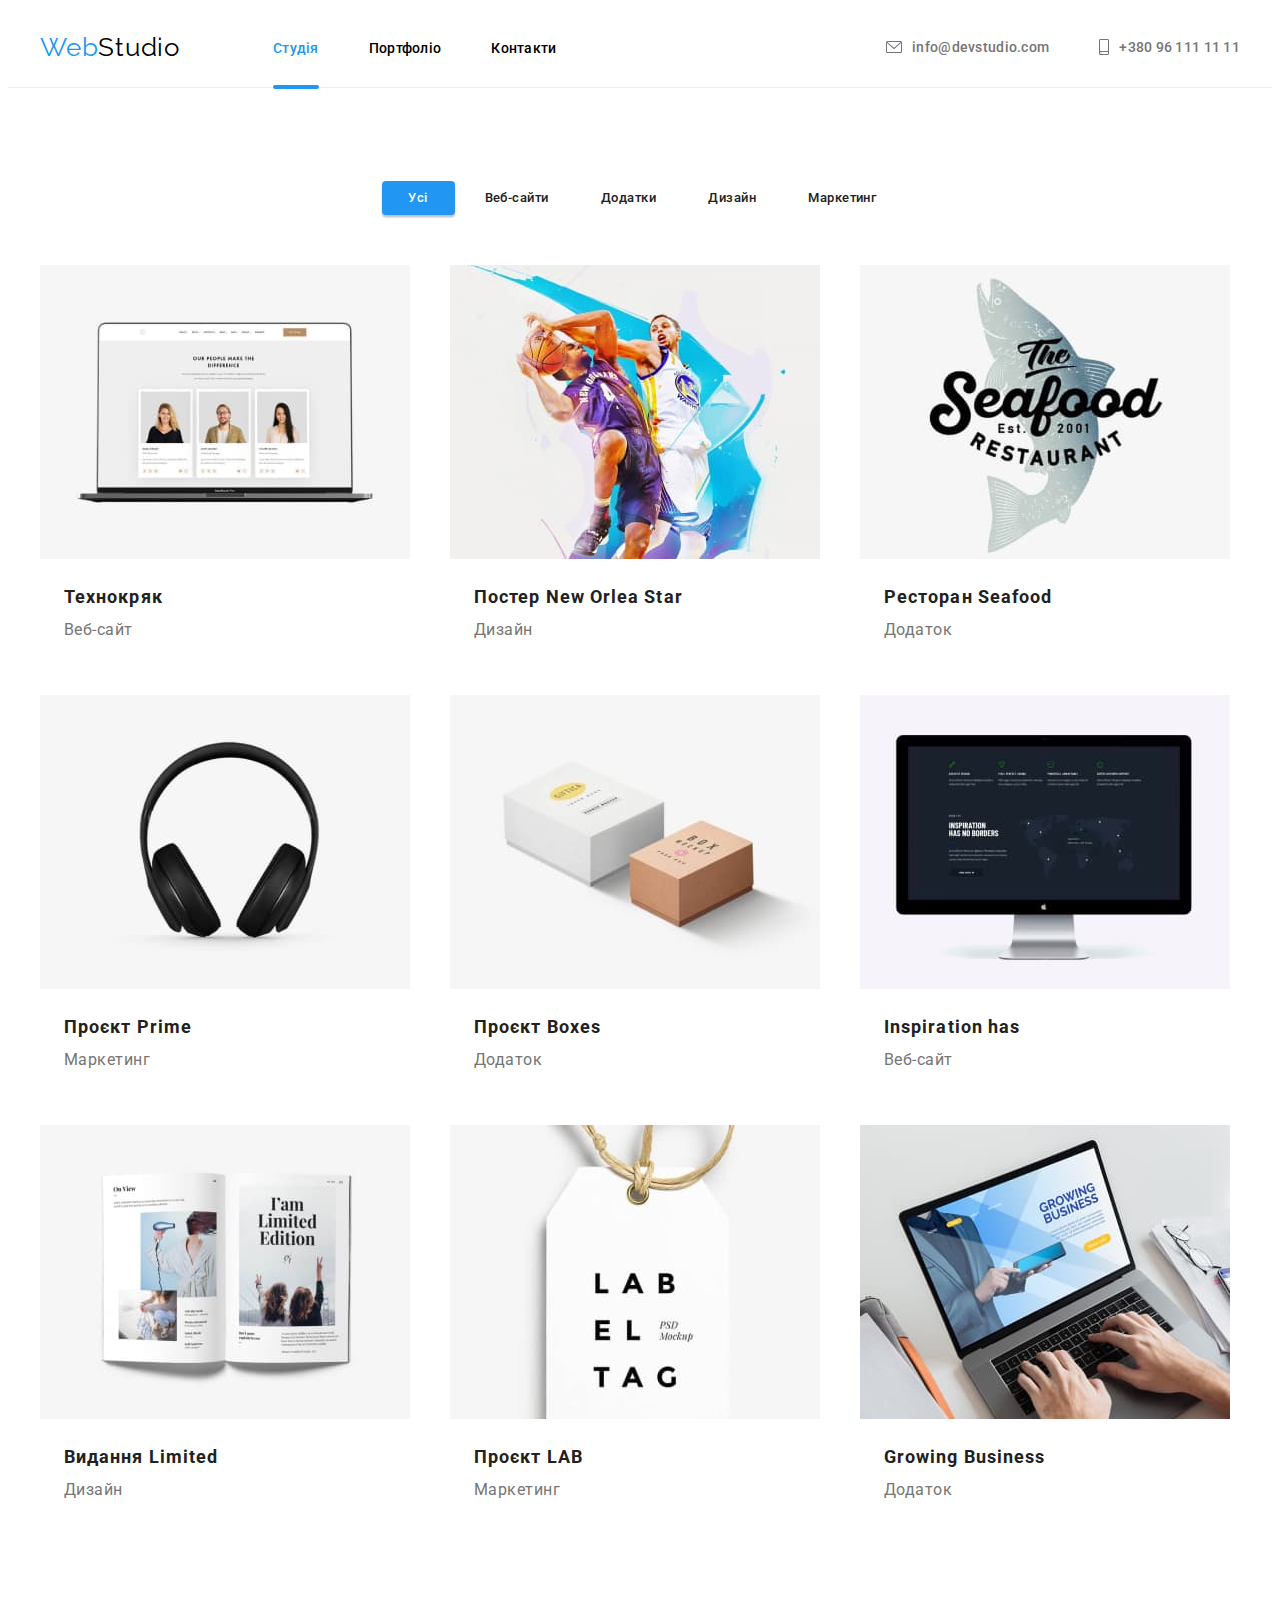
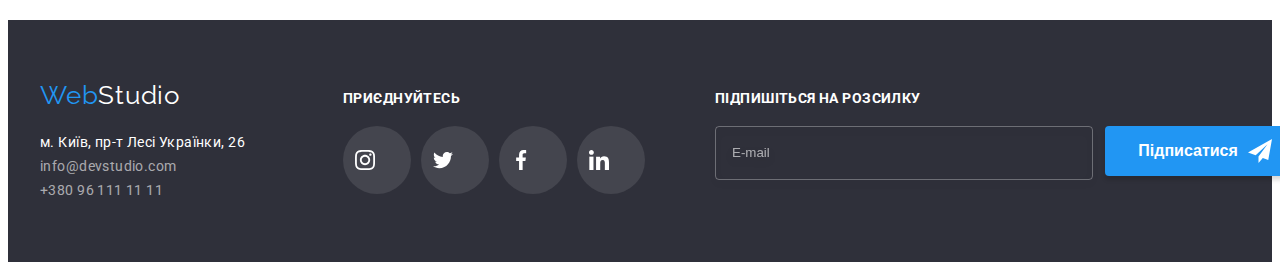
==== commit 7ba05475: "fix classes" ====
--- a/portfolio.html
+++ b/portfolio.html
@@ -22,8 +22,8 @@
   <body>
     <header class="header">
       <div class="container">
-        <a href="./index.html" class="header__logo link"
-          ><span class="header__logo--accent">Web</span>Studio</a
+        <a href="./index.html" class="header__logo logo link"
+          ><span class="logo__accent">Web</span>Studio</a
         >
         <nav class="nav">
           <ul class="nav__list list">
@@ -38,13 +38,13 @@
             </li>
           </ul>
         </nav>
-        <ul class="header__contacts-list contacts-list list">
+        <ul class="contacts-list list">
           <li class="contacts-list__item">
             <a
               class="contacts-list__link link"
               href="mailto:info@devstudio.com"
             >
-              <svg class="contacts__list-svg" width="16" height="12">
+              <svg class="contacts-list__svg" width="16" height="12">
                 <use href="./images/icons.svg#icon-email"></use>
               </svg>
               info@devstudio.com</a
@@ -52,7 +52,7 @@
           </li>
           <li class="contacts-list__item">
             <a class="contacts-list__link link" href="tel:+380961111111">
-              <svg class="contacts__list-svg" width="10" height="16">
+              <svg class="contacts-list__svg" width="10" height="16">
                 <use href="./images/icons.svg#icon-smartphone"></use>
               </svg>
               +380 96 111 11 11</a
@@ -304,8 +304,8 @@
     <footer class="footer">
       <div class="container">
         <div class="main-footer">
-          <a href="./index.html" class="footer__logo link">
-            <span class="footer__logo--accent">Web</span>Studio
+          <a href="./index.html" class="footer__logo logo link">
+            <span class="logo__accent">Web</span>Studio
           </a>
           <address class="address">
             <a
@@ -321,49 +321,49 @@
             >
           </address>
         </div>
-        <div class="footer__links">
-          <h4 class="footer__links-title">приєднуйтесь</h4>
-          <ul class="social-link__list list">
-            <li class="social-link__item">
-              <a href="#" class="footer__links-link link">
-                <svg width="20" height="20">
+        <div class="footer-links">
+          <h4 class="footer-links__title">приєднуйтесь</h4>
+          <ul class="social-links list">
+            <li class="social-links__item">
+              <a href="#" class="social-links__link link social-links__link--bg">
+                <svg width="20" height="20" class="social-links__icon social-links__icon--white">
                   <use href="./images/icons.svg#icon-inst"></use>
                 </svg>
               </a>
             </li>
-            <li class="social-link__item">
-              <a href="#" class="footer__links-link link">
-                <svg width="20" height="20">
+            <li class="social-links__item">
+              <a href="#" class="social-links__link link social-links__link--bg">
+                <svg width="20" height="20" class="social-links__icon social-links__icon--white">
                   <use href="./images/icons.svg#icon-twit"></use>
                 </svg>
               </a>
             </li>
-            <li class="social-link__item">
-              <a href="#" class="footer__links-link link">
-                <svg width="20" height="20">
+            <li class="social-links__item">
+              <a href="#" class="social-links__link link social-links__link--bg">
+                <svg width="20" height="20" class="social-links__icon social-links__icon--white">
                   <use href="./images/icons.svg#icon-facebook"></use>
                 </svg>
               </a>
             </li>
-            <li class="social-link__item">
-              <a href="#" class="footer__links-link link">
-                <svg width="20" height="20">
+            <li class="social-links__item">
+              <a href="#" class="social-links__link link social-links__link--bg">
+                <svg width="20" height="20" class="social-links__icon social-links__icon--white">
                   <use href="./images/icons.svg#icon-linkdn"></use>
                 </svg>
               </a>
             </li>
           </ul>
         </div>
-        <div class="footer__form">
-          <h4 class="footer__form-title">Підпишіться на розсилку</h4>
-          <form class="footer__form-form">
+        <div class="footer-form">
+          <h4 class="footer-form__title">Підпишіться на розсилку</h4>
+          <form class="footer-form__form">
             <input
-              class="footer__form-input"
+              class="footer-form__input"
               type="email"
               name="email"
               placeholder="E-mail"
             />
-            <button type="submit" class="footer__form-btn">Підписатися</button>
+            <button type="submit" class="button footer-form__btn">Підписатися</button>
           </form>
         </div>
       </div>
--- a/css/main.min.css
+++ b/css/main.min.css
@@ -1 +1 @@
-body{font-family:"Roboto"}h1,h2,h3,h4,p{margin-top:0;margin-bottom:0}ul{margin-top:0;margin-bottom:0;padding-left:0}img{display:block;max-width:100%;height:auto}.list{list-style:none;padding:0}.link{text-decoration:none;color:#000}.visually-hidden{position:absolute;width:1px;height:1px;margin:-1px;border:0;padding:0;white-space:nowrap;-webkit-clip-path:inset(100%);clip-path:inset(100%);clip:rect(0 0 0 0);overflow:hidden}.container{width:1200px;margin:0 auto;padding:0 15px}.popup{position:fixed;background-color:#fff;border-radius:4px;-webkit-box-shadow:0px 2px 1px 0px rgba(0,0,0,.2),0px 1px 1px 0px rgba(0,0,0,.14),0px 1px 3px 0px rgba(0,0,0,.12);box-shadow:0px 2px 1px 0px rgba(0,0,0,.2),0px 1px 1px 0px rgba(0,0,0,.14),0px 1px 3px 0px rgba(0,0,0,.12);z-index:9999;left:50%;top:50%;-webkit-transform:translate(-50%, -50%) scale(1);-ms-transform:translate(-50%, -50%) scale(1);transform:translate(-50%, -50%) scale(1);padding:40px;width:528px;-webkit-transition:-webkit-transform 500ms cubic-bezier(0.4, 0, 0.2, 1);transition:-webkit-transform 500ms cubic-bezier(0.4, 0, 0.2, 1);transition:transform 500ms cubic-bezier(0.4, 0, 0.2, 1);transition:transform 500ms cubic-bezier(0.4, 0, 0.2, 1), -webkit-transform 500ms cubic-bezier(0.4, 0, 0.2, 1)}.overlay{height:100vh;width:100%;background-color:rgba(0,0,0,.2);position:fixed;top:0;left:0;z-index:9998;opacity:1;-webkit-transition:opacity 500ms cubic-bezier(0.4, 0, 0.2, 1);transition:opacity 500ms cubic-bezier(0.4, 0, 0.2, 1)}.overlay .is-hidden{opacity:0}.is-hidden{-webkit-transform:translate(-50%, -50%) scale(0);-ms-transform:translate(-50%, -50%) scale(0);transform:translate(-50%, -50%) scale(0);pointer-events:none}.no-scroll{overflow:hidden}.popup__close-btn{outline:none;border:none;background-color:rgba(0,0,0,0);border-radius:50%;border:1px solid rgba(0,0,0,.1);position:absolute;top:8px;right:8px;padding:6px;display:-webkit-box;display:-ms-flexbox;display:flex;-webkit-box-align:center;-ms-flex-align:center;align-items:center;-webkit-box-pack:center;-ms-flex-pack:center;justify-content:center;-webkit-transition:outline 250ms cubic-bezier(0.4, 0, 0.2, 1);transition:outline 250ms cubic-bezier(0.4, 0, 0.2, 1)}.popup__close-btn svg{fill:#000;-webkit-transition:fill 250ms cubic-bezier(0.4, 0, 0.2, 1);transition:fill 250ms cubic-bezier(0.4, 0, 0.2, 1)}.popup__close-btn:hover,.popup__close-btn:focus{cursor:pointer;outline:1px solid rgba(0,0,0,.1)}.popup__close-btn:hover svg{fill:#2196f3}.popup__title{color:#212121;font-size:20px;font-weight:700;line-height:normal;letter-spacing:.6px;text-align:center}.popup__form{display:-webkit-box;display:-ms-flexbox;display:flex;-webkit-box-orient:vertical;-webkit-box-direction:normal;-ms-flex-direction:column;flex-direction:column;gap:10px;margin-top:12px}.popup__input-label{color:#757575;font-family:Roboto;font-size:12px;font-style:normal;font-weight:400;line-height:normal;letter-spacing:.12px;display:-webkit-box;display:-ms-flexbox;display:flex;-webkit-box-orient:vertical;-webkit-box-direction:normal;-ms-flex-direction:column;flex-direction:column;position:relative}.popup__input-label svg{position:absolute;left:12px;top:50%;fill:#212121;-webkit-transition:fill 250ms cubic-bezier(0.4, 0, 0.2, 1);transition:fill 250ms cubic-bezier(0.4, 0, 0.2, 1)}.popup__input-label:focus-within svg,.popup__input-label:hover svg{fill:#2196f3}.popup__input{border-radius:4px;border:1px solid rgba(33,33,33,.2);padding:11px 42px;margin-top:4px;-webkit-transition:outline 250ms cubic-bezier(0.4, 0, 0.2, 1);transition:outline 250ms cubic-bezier(0.4, 0, 0.2, 1)}.popup__input:hover,.popup__input:focus{outline:1px solid #2196f3}.popup__input::-webkit-input-placeholder{color:rgba(117,117,117,.5);font-family:Roboto;font-size:12px;font-style:normal;font-weight:400;line-height:normal;letter-spacing:.12px;position:relative}.popup__input::-moz-placeholder{color:rgba(117,117,117,.5);font-family:Roboto;font-size:12px;font-style:normal;font-weight:400;line-height:normal;letter-spacing:.12px;position:relative}.popup__input:-ms-input-placeholder{color:rgba(117,117,117,.5);font-family:Roboto;font-size:12px;font-style:normal;font-weight:400;line-height:normal;letter-spacing:.12px;position:relative}.popup__input::-ms-input-placeholder{color:rgba(117,117,117,.5);font-family:Roboto;font-size:12px;font-style:normal;font-weight:400;line-height:normal;letter-spacing:.12px;position:relative}.popup__input::placeholder{color:rgba(117,117,117,.5);font-family:Roboto;font-size:12px;font-style:normal;font-weight:400;line-height:normal;letter-spacing:.12px;position:relative}.popup__input--textarea{padding:11px 12px;resize:none}.popup__checkbox-container{display:-webkit-box;display:-ms-flexbox;display:flex;-webkit-box-align:center;-ms-flex-align:center;align-items:center;margin-top:20px;margin-bottom:30px;gap:7px;-webkit-box-pack:center;-ms-flex-pack:center;justify-content:center}.popup__policy-label{color:#757575;font-family:Roboto;font-size:14px;font-style:normal;font-weight:400;line-height:24px;letter-spacing:.42px}.popup__policy-label a{color:#2196f3}.popup__submit-btn{display:block;padding:10px 52px;border:none;border-radius:4px;background:#2196f3;color:#fff;font-family:inherit;font-size:16px;font-weight:700;line-height:1.875;letter-spacing:.96px;margin:0 auto;-webkit-transition:opacity 250ms cubic-bezier(0.4, 0, 0.2, 1);transition:opacity 250ms cubic-bezier(0.4, 0, 0.2, 1)}.popup__submit-btn:hover,.popup__submit-btn:focus{opacity:.7;cursor:pointer}input[type=checkbox]{appearance:none;-webkit-appearance:none;-moz-appearance:none;width:16px;height:15px;border-radius:2px;border:1px solid #333;cursor:pointer;outline:none;position:relative}input[type=checkbox]:checked{background-color:#2196f3;border:1px solid #2196f3}input[type=checkbox]:checked::after{content:url("data:image/svg+xml;charset=UTF-8,<svg style='position: relative; bottom: 2px; left: 1px' xmlns='http://www.w3.org/2000/svg' width='13' height='10' fill='white' viewBox='0 0 13 10'><path d='M1.95703 4.75166L1.88825 4.68604L1.81923 4.75141L0.93123 5.59258L0.854858 5.66492L0.930974 5.73753L4.42671 9.07236L4.49574 9.1382L4.56476 9.07236L12.069 1.91352L12.1449 1.84116L12.069 1.76881L11.1873 0.927644L11.1183 0.861826L11.0493 0.927611L4.49577 7.17353L1.95703 4.75166Z'/></svg>")}.social-link__list{display:-webkit-box;display:-ms-flexbox;display:flex;gap:10px;-webkit-box-pack:center;-ms-flex-pack:center;justify-content:center}.our-team__link{display:-webkit-box;display:-ms-flexbox;display:flex;-webkit-box-align:center;-ms-flex-align:center;align-items:center;border-radius:50%;padding:12px;-webkit-transition:background-color 250ms cubic-bezier(0.4, 0, 0.2, 1);transition:background-color 250ms cubic-bezier(0.4, 0, 0.2, 1);width:44px;height:44px}.our-team__link:hover,.our-team__link:focus{background-color:#2196f3;cursor:pointer}.our-team__link svg{fill:#afb1b8;-webkit-transition:fill 250ms cubic-bezier(0.4, 0, 0.2, 1);transition:fill 250ms cubic-bezier(0.4, 0, 0.2, 1)}.our-team__link:hover svg{fill:#fff}.footer__links-link{background-color:rgba(255,255,255,.1);display:-webkit-box;display:-ms-flexbox;display:flex;-webkit-box-align:center;-ms-flex-align:center;align-items:center;border-radius:50%;padding:12px;-webkit-transition:background-color 250ms cubic-bezier(0.4, 0, 0.2, 1);transition:background-color 250ms cubic-bezier(0.4, 0, 0.2, 1);width:44px;height:44px}.footer__links-link:hover,.footer__links-link:focus{background-color:#2196f3;cursor:pointer}.footer__links-link svg{fill:#fff;-webkit-transition:fill 250ms cubic-bezier(0.4, 0, 0.2, 1);transition:fill 250ms cubic-bezier(0.4, 0, 0.2, 1)}.header__logo,.footer__logo{margin-right:93px;font-family:Raleway;font-size:26px;letter-spacing:.78px}.header__logo--accent,.footer__logo--accent{color:#2196f3}.footer__logo{color:#fff}.nav__link--current{color:#2196f3}.nav__link--current::before{content:"";position:absolute;display:inline-block;border-bottom:4px solid #2196f3;border-radius:2px;width:100%;top:45px;-webkit-transition:-webkit-transform 250ms cubic-bezier(0.4, 0, 0.2, 1);transition:-webkit-transform 250ms cubic-bezier(0.4, 0, 0.2, 1);transition:transform 250ms cubic-bezier(0.4, 0, 0.2, 1);transition:transform 250ms cubic-bezier(0.4, 0, 0.2, 1), -webkit-transform 250ms cubic-bezier(0.4, 0, 0.2, 1)}.nav__link--current:hover::before,.nav__link--current:focus::before{-webkit-transform:translateY(-30px);-ms-transform:translateY(-30px);transform:translateY(-30px)}.header{padding-top:24px;padding-bottom:25px;border-bottom:1px solid #ececec}.header .container{display:-webkit-box;display:-ms-flexbox;display:flex;-webkit-box-align:center;-ms-flex-align:center;align-items:center}.nav__list,.header__contacts-list{display:-webkit-box;display:-ms-flexbox;display:flex;gap:50px}.header__contacts-list{margin-left:auto}.contacts__list-svg{fill:#757575;-webkit-transition:fill 250ms cubic-bezier(0.4, 0, 0.2, 1);transition:fill 250ms cubic-bezier(0.4, 0, 0.2, 1)}.nav__link{position:relative}.nav__link,.contacts-list__link{font-size:14px;font-weight:500;letter-spacing:.28px;-webkit-transition:color 250ms cubic-bezier(0.4, 0, 0.2, 1);transition:color 250ms cubic-bezier(0.4, 0, 0.2, 1)}.nav__link:hover,.nav__link:focus,.contacts-list__link:hover,.contacts-list__link:focus{color:#2196f3}.nav__link:hover .contacts__list-svg,.contacts-list__link:hover .contacts__list-svg{fill:#2196f3}.contacts-list__link{color:#757575;display:-webkit-box;display:-ms-flexbox;display:flex;-webkit-box-align:center;-ms-flex-align:center;align-items:center;gap:10px}.hero{background:-webkit-gradient(linear, left top, left bottom, from(rgba(47, 48, 58, 0.4)), to(rgba(47, 48, 58, 0.4))),url(../images/bg.png) no-repeat;background:linear-gradient(rgba(47, 48, 58, 0.4), rgba(47, 48, 58, 0.4)),url(../images/bg.png) no-repeat;background-size:cover;padding-top:200px;padding-bottom:200px}.hero__title{color:#fff;text-align:center;font-size:44px;font-weight:900;line-height:1.36364;letter-spacing:2.64px;text-transform:uppercase;margin-bottom:30px}.hero__btn{display:block;padding:10px 32px;border:none;border-radius:4px;background:#2196f3;color:#fff;font-family:inherit;font-size:16px;font-weight:700;line-height:1.875;letter-spacing:.96px;margin:0 auto;-webkit-transition:opacity 250ms cubic-bezier(0.4, 0, 0.2, 1);transition:opacity 250ms cubic-bezier(0.4, 0, 0.2, 1)}.hero__btn:hover,.hero__btn:focus{opacity:.7;cursor:pointer}.special{padding-top:94px;padding-bottom:94px}.special__list{display:-webkit-box;display:-ms-flexbox;display:flex;gap:30px}.special__item{font-size:14px;color:#212121;line-height:normal;letter-spacing:.42px;text-transform:uppercase;-ms-flex-preferred-size:calc((100% - 90px)/4);flex-basis:calc((100% - 90px)/4)}.special__item::before{content:"";display:inline-block;background-color:#f5f4fa;background-repeat:no-repeat;background-image:url("../images/antenna.svg");width:270px;height:120px;background-position:center;border-radius:4px}.special__item:nth-child(2)::before{background-image:url("../images/clock.svg")}.special__item:nth-child(3)::before{background-image:url("../images/diagram.svg")}.special__item:nth-child(4)::before{background-image:url("../images/astronaut.svg")}.special__title{font-size:14px;margin-bottom:10px;margin-top:30px}.special__signature{color:#757575;font-size:14px;line-height:1.71429;letter-spacing:.42px;text-transform:none}.what-we-doing{padding-bottom:94px}.what-we-doing__list{display:-webkit-box;display:-ms-flexbox;display:flex;gap:30px}.what-we-doing__item{-ms-flex-preferred-size:calc((100% - 60px)/3);flex-basis:calc((100% - 60px)/3);position:relative}.what-we-doing__name{width:100%;background-color:rgba(47,48,58,.8);position:absolute;bottom:0;color:#fff;text-align:center;font-size:14px;font-weight:700;line-height:normal;letter-spacing:.42px;text-transform:uppercase;padding:27px 0}.what-we-doing__title{text-align:center;font-size:36px;letter-spacing:1.08px;margin-bottom:50px}.our-team{background:#f5f4fa;padding-top:94px;padding-bottom:94px}.our-team__title{text-align:center;font-size:36px;letter-spacing:1.08px;margin-bottom:50px}.our-team__list{display:-webkit-box;display:-ms-flexbox;display:flex;gap:30px;text-align:center}.our-team__item{background-color:#fff;padding-bottom:30px;border-radius:0 0 4px 4px;-webkit-box-shadow:1px 4px 6px 0px rgba(0,0,0,.16),0px 4px 4px 0px rgba(0,0,0,.06),0px 1px 1px 0px rgba(0,0,0,.12);box-shadow:1px 4px 6px 0px rgba(0,0,0,.16),0px 4px 4px 0px rgba(0,0,0,.06),0px 1px 1px 0px rgba(0,0,0,.12)}.our-team__img{width:270px;height:260px;margin-bottom:30px}.our-team__name,.our-team__profession{color:#212121;font-size:16px;font-weight:500;letter-spacing:.48px}.our-team__profession{margin-top:10px;color:#757575;font-weight:400}.regular-customers{text-align:center;padding-top:94px;padding-bottom:94px}.regular-customers__title{color:#212121;text-align:center;font-family:Roboto;font-size:36px;font-style:normal;font-weight:700;line-height:normal;letter-spacing:1.08px}.regular-customers__list{display:-webkit-box;display:-ms-flexbox;display:flex;gap:30px;-webkit-box-pack:center;-ms-flex-pack:center;justify-content:center;margin-top:50px}.regular-customers__link{display:-webkit-box;display:-ms-flexbox;display:flex;-webkit-box-align:center;-ms-flex-align:center;align-items:center;width:170px;height:92px;border:1px solid #afb1b8;border-radius:4px;-webkit-transition:border 250ms cubic-bezier(0.4, 0, 0.2, 1);transition:border 250ms cubic-bezier(0.4, 0, 0.2, 1)}.regular-customers__link:hover{border:1px solid #2196f3}.regular-customers__link svg{fill:#afb1b8;-webkit-transition:fill 250ms cubic-bezier(0.4, 0, 0.2, 1);transition:fill 250ms cubic-bezier(0.4, 0, 0.2, 1)}.regular-customers__link:hover svg{fill:#2196f3}.footer{background:#2f303a;padding-top:60px;padding-bottom:60px}.footer .container{display:-webkit-box;display:-ms-flexbox;display:flex;gap:70px}.address{margin-top:20px}.address__link{color:rgba(255,255,255,.6);font-size:14px;font-style:normal;line-height:1.71429;letter-spacing:.42px;-webkit-transition:color 250ms cubic-bezier(0.4, 0, 0.2, 1);transition:color 250ms cubic-bezier(0.4, 0, 0.2, 1)}.address__link:first-child{color:#fff}.address__link:hover{color:#2196f3}.footer__links,.form-footer{padding-top:10px}.footer__links-title,.footer__form-title{color:#fff;font-size:14px;line-height:normal;letter-spacing:.42px;text-transform:uppercase;padding-bottom:20px}.footer__form{margin-left:23px}.footer__form-form{display:-webkit-box;display:-ms-flexbox;display:flex;gap:12px}.footer__form-input{width:358px;height:50px;border:1px solid rgba(255,255,255,.3);-webkit-filter:drop-shadow(0px 4px 4px rgba(0, 0, 0, 0.15));filter:drop-shadow(0px 4px 4px rgba(0, 0, 0, 0.15));border-radius:4px;background-color:var(--main-bg-color);color:rgba(255,255,255,.6);padding-left:16px;margin-bottom:20px;-webkit-transition:border-color 250ms cubic-bezier(0.4, 0, 0.2, 1);transition:border-color 250ms cubic-bezier(0.4, 0, 0.2, 1)}.footer__form-input:hover,.footer__form-input:focus{outline:none;border-color:#2196f3}.footer__form-input::-webkit-input-placeholder{color:rgba(255,255,255,.6)}.footer__form-input::-moz-placeholder{color:rgba(255,255,255,.6)}.footer__form-input:-ms-input-placeholder{color:rgba(255,255,255,.6)}.footer__form-input::-ms-input-placeholder{color:rgba(255,255,255,.6)}.footer__form-input::placeholder{color:rgba(255,255,255,.6)}.footer__form-btn{width:200px;height:50px;background:#2196f3;border:none;-webkit-box-shadow:0px 4px 4px rgba(0,0,0,.15);box-shadow:0px 4px 4px rgba(0,0,0,.15);border-radius:4px;color:#fff;font-size:16px;font-weight:700;line-height:1.875;display:-webkit-box;display:-ms-flexbox;display:flex;-webkit-box-align:center;-ms-flex-align:center;align-items:center;-webkit-box-pack:center;-ms-flex-pack:center;justify-content:center;gap:10px;-webkit-transition:background-color 250ms cubic-bezier(0.4, 0, 0.2, 1);transition:background-color 250ms cubic-bezier(0.4, 0, 0.2, 1)}.footer__form-btn::after{content:"";display:inline-block;width:24px;height:24px;background-image:url(../images/icon-send.svg)}.footer__form-btn:hover,.footer__form-btn:focus{background-color:#188ce8;cursor:pointer}.footer__form-btn:active{-webkit-transform:scale(0.9);-ms-transform:scale(0.9);transform:scale(0.9)}.projects{padding-top:93px;padding-bottom:95px}.filters__list{display:-webkit-box;display:-ms-flexbox;display:flex;gap:8px;-webkit-box-pack:center;-ms-flex-pack:center;justify-content:center;margin-bottom:50px}.filters__btn{border:none;min-width:73px;font-family:Roboto;border-radius:4px;padding:6px 22px;background-color:#fff;color:#212121;font-weight:500;line-height:1.625;letter-spacing:.48px;-webkit-transition:background-color 250ms cubic-bezier(0.4, 0, 0.2, 1),-webkit-box-shadow 250ms cubic-bezier(0.4, 0, 0.2, 1);transition:background-color 250ms cubic-bezier(0.4, 0, 0.2, 1),-webkit-box-shadow 250ms cubic-bezier(0.4, 0, 0.2, 1);transition:background-color 250ms cubic-bezier(0.4, 0, 0.2, 1),box-shadow 250ms cubic-bezier(0.4, 0, 0.2, 1);transition:background-color 250ms cubic-bezier(0.4, 0, 0.2, 1),box-shadow 250ms cubic-bezier(0.4, 0, 0.2, 1),-webkit-box-shadow 250ms cubic-bezier(0.4, 0, 0.2, 1)}.filters__btn:hover,.filters__btn:focus{background-color:#2196f3;color:#fff;-webkit-box-shadow:0px 2px 2px 0px rgba(0,0,0,.12),0px 1px 2px 0px rgba(0,0,0,.08),0px 3px 1px 0px rgba(0,0,0,.1);box-shadow:0px 2px 2px 0px rgba(0,0,0,.12),0px 1px 2px 0px rgba(0,0,0,.08),0px 3px 1px 0px rgba(0,0,0,.1);cursor:pointer}.filters__btn--active{background:#2196f3;color:#fff;-webkit-box-shadow:0px 2px 2px 0px rgba(0,0,0,.12),0px 1px 2px 0px rgba(0,0,0,.08),0px 3px 1px 0px rgba(0,0,0,.1);box-shadow:0px 2px 2px 0px rgba(0,0,0,.12),0px 1px 2px 0px rgba(0,0,0,.08),0px 3px 1px 0px rgba(0,0,0,.1)}.projects__list{display:-webkit-box;display:-ms-flexbox;display:flex;gap:30px;-ms-flex-wrap:wrap;flex-wrap:wrap}.projects__item{-ms-flex-preferred-size:calc((100% - 60px)/3);flex-basis:calc((100% - 60px)/3)}.projects__content{display:block;-webkit-transition:-webkit-box-shadow 250ms cubic-bezier(0.4, 0, 0.2, 1);transition:-webkit-box-shadow 250ms cubic-bezier(0.4, 0, 0.2, 1);transition:box-shadow 250ms cubic-bezier(0.4, 0, 0.2, 1);transition:box-shadow 250ms cubic-bezier(0.4, 0, 0.2, 1), -webkit-box-shadow 250ms cubic-bezier(0.4, 0, 0.2, 1)}.projects__content:hover,.projects__content:focus{-webkit-box-shadow:1px 4px 6px 0px rgba(0,0,0,.16),0px 4px 4px 0px rgba(0,0,0,.06),0px 1px 1px 0px rgba(0,0,0,.12);box-shadow:1px 4px 6px 0px rgba(0,0,0,.16),0px 4px 4px 0px rgba(0,0,0,.06),0px 1px 1px 0px rgba(0,0,0,.12)}.projects__content:hover .projects__hover-content,.projects__content:focus .projects__hover-content{-webkit-transform:translateY(-100%);-ms-transform:translateY(-100%);transform:translateY(-100%)}.projects__title{color:#212121;font-size:18px;line-height:2;letter-spacing:1.08px;padding-top:20px;padding-left:24px;padding-right:24px}.projects__signature{color:#757575;line-height:1.875;letter-spacing:.48px;padding-bottom:20px;padding-left:24px;padding-right:24px}.projects__img-container{max-height:294px;position:relative;overflow:hidden}.projects__hover-content{background-image:-webkit-gradient(linear, left top, left bottom, from(rgba(33, 150, 243, 0.9)), to(rgba(33, 150, 243, 0.9)));background-image:linear-gradient(rgba(33, 150, 243, 0.9), rgba(33, 150, 243, 0.9));height:100%;width:100%;position:absolute;color:#fff;padding:63px 24px;font-size:18px;line-height:1.55;letter-spacing:.54px;-webkit-transition:-webkit-transform 250ms cubic-bezier(0.4, 0, 0.2, 1);transition:-webkit-transform 250ms cubic-bezier(0.4, 0, 0.2, 1);transition:transform 250ms cubic-bezier(0.4, 0, 0.2, 1);transition:transform 250ms cubic-bezier(0.4, 0, 0.2, 1), -webkit-transform 250ms cubic-bezier(0.4, 0, 0.2, 1)}/*# sourceMappingURL=main.min.css.map */+body{font-family:"Roboto"}h1,h2,h3,h4,p{margin-top:0;margin-bottom:0}ul{margin-top:0;margin-bottom:0;padding-left:0}img{display:block;max-width:100%;height:auto}.list{list-style:none;padding:0}.link{text-decoration:none;color:#000}.visually-hidden{position:absolute;width:1px;height:1px;margin:-1px;border:0;padding:0;white-space:nowrap;-webkit-clip-path:inset(100%);clip-path:inset(100%);clip:rect(0 0 0 0);overflow:hidden}.container{width:1200px;margin:0 auto;padding:0 15px}.button{background:#2196f3;border:none;color:#fff;border-radius:4px;font-size:16px;font-weight:700;line-height:1.875}.popup{position:fixed;background-color:#fff;border-radius:4px;-webkit-box-shadow:0px 2px 1px 0px rgba(0,0,0,.2),0px 1px 1px 0px rgba(0,0,0,.14),0px 1px 3px 0px rgba(0,0,0,.12);box-shadow:0px 2px 1px 0px rgba(0,0,0,.2),0px 1px 1px 0px rgba(0,0,0,.14),0px 1px 3px 0px rgba(0,0,0,.12);z-index:9999;left:50%;top:50%;-webkit-transform:translate(-50%, -50%) scale(1);-ms-transform:translate(-50%, -50%) scale(1);transform:translate(-50%, -50%) scale(1);padding:40px;width:528px;-webkit-transition:-webkit-transform 500ms cubic-bezier(0.4, 0, 0.2, 1);transition:-webkit-transform 500ms cubic-bezier(0.4, 0, 0.2, 1);transition:transform 500ms cubic-bezier(0.4, 0, 0.2, 1);transition:transform 500ms cubic-bezier(0.4, 0, 0.2, 1), -webkit-transform 500ms cubic-bezier(0.4, 0, 0.2, 1)}.overlay{height:100vh;width:100%;background-color:rgba(0,0,0,.2);position:fixed;top:0;left:0;z-index:9998;opacity:1;-webkit-transition:opacity 500ms cubic-bezier(0.4, 0, 0.2, 1);transition:opacity 500ms cubic-bezier(0.4, 0, 0.2, 1)}.overlay .is-hidden{opacity:0}.is-hidden{-webkit-transform:translate(-50%, -50%) scale(0);-ms-transform:translate(-50%, -50%) scale(0);transform:translate(-50%, -50%) scale(0);pointer-events:none}.no-scroll{overflow:hidden}.popup__close-btn{outline:none;border:none;background-color:rgba(0,0,0,0);border-radius:50%;position:absolute;top:8px;right:8px;padding:6px;display:-webkit-box;display:-ms-flexbox;display:flex;-webkit-box-align:center;-ms-flex-align:center;align-items:center;-webkit-box-pack:center;-ms-flex-pack:center;justify-content:center;-webkit-transition:outline 250ms cubic-bezier(0.4, 0, 0.2, 1);transition:outline 250ms cubic-bezier(0.4, 0, 0.2, 1)}.popup__close-btn svg{fill:#000;-webkit-transition:fill 250ms cubic-bezier(0.4, 0, 0.2, 1);transition:fill 250ms cubic-bezier(0.4, 0, 0.2, 1)}.popup__close-btn:hover,.popup__close-btn:focus{cursor:pointer;outline:1px solid rgba(0,0,0,.1)}.popup__close-btn:hover svg{fill:#2196f3}.popup__title{color:#212121;font-size:20px;font-weight:700;line-height:normal;letter-spacing:.6px;text-align:center}.popup__form{display:-webkit-box;display:-ms-flexbox;display:flex;-webkit-box-orient:vertical;-webkit-box-direction:normal;-ms-flex-direction:column;flex-direction:column;gap:10px;margin-top:12px}.popup__input-label{color:#757575;font-family:Roboto;font-size:12px;font-style:normal;font-weight:400;line-height:normal;letter-spacing:.12px;display:-webkit-box;display:-ms-flexbox;display:flex;-webkit-box-orient:vertical;-webkit-box-direction:normal;-ms-flex-direction:column;flex-direction:column;position:relative}.popup__input-label svg{position:absolute;left:12px;top:50%;fill:#212121;-webkit-transition:fill 250ms cubic-bezier(0.4, 0, 0.2, 1);transition:fill 250ms cubic-bezier(0.4, 0, 0.2, 1)}.popup__input-label:focus-within svg,.popup__input-label:hover svg{fill:#2196f3}.popup__input{border-radius:4px;border:1px solid rgba(33,33,33,.2);padding:11px 42px;margin-top:4px;-webkit-transition:outline 250ms cubic-bezier(0.4, 0, 0.2, 1);transition:outline 250ms cubic-bezier(0.4, 0, 0.2, 1)}.popup__input:hover,.popup__input:focus{outline:1px solid #2196f3}.popup__input::-webkit-input-placeholder{color:rgba(117,117,117,.5);font-family:Roboto;font-size:12px;font-style:normal;font-weight:400;line-height:normal;letter-spacing:.12px;position:relative}.popup__input::-moz-placeholder{color:rgba(117,117,117,.5);font-family:Roboto;font-size:12px;font-style:normal;font-weight:400;line-height:normal;letter-spacing:.12px;position:relative}.popup__input:-ms-input-placeholder{color:rgba(117,117,117,.5);font-family:Roboto;font-size:12px;font-style:normal;font-weight:400;line-height:normal;letter-spacing:.12px;position:relative}.popup__input::-ms-input-placeholder{color:rgba(117,117,117,.5);font-family:Roboto;font-size:12px;font-style:normal;font-weight:400;line-height:normal;letter-spacing:.12px;position:relative}.popup__input::placeholder{color:rgba(117,117,117,.5);font-family:Roboto;font-size:12px;font-style:normal;font-weight:400;line-height:normal;letter-spacing:.12px;position:relative}.popup__input--textarea{padding:11px 12px;resize:none}.popup__checkbox-container{display:-webkit-box;display:-ms-flexbox;display:flex;-webkit-box-align:center;-ms-flex-align:center;align-items:center;margin-top:20px;margin-bottom:30px;gap:7px;-webkit-box-pack:center;-ms-flex-pack:center;justify-content:center}.popup__policy-label{color:#757575;font-family:Roboto;font-size:14px;font-style:normal;font-weight:400;line-height:24px;letter-spacing:.42px}.popup__policy-label a{color:#2196f3}.popup__submit-btn{display:block;padding:10px 52px;font-family:inherit;letter-spacing:.96px;margin:0 auto;-webkit-transition:opacity 250ms cubic-bezier(0.4, 0, 0.2, 1);transition:opacity 250ms cubic-bezier(0.4, 0, 0.2, 1)}.popup__submit-btn:hover,.popup__submit-btn:focus{opacity:.7;cursor:pointer}input[type=checkbox]{appearance:none;-webkit-appearance:none;-moz-appearance:none;width:16px;height:15px;border-radius:2px;border:1px solid #333;cursor:pointer;outline:none;position:relative}input[type=checkbox]:checked{background-color:#2196f3;border:1px solid #2196f3}input[type=checkbox]:checked::after{content:url("data:image/svg+xml;charset=UTF-8,<svg style='position: relative; bottom: 2px; left: 1px' xmlns='http://www.w3.org/2000/svg' width='13' height='10' fill='white' viewBox='0 0 13 10'><path d='M1.95703 4.75166L1.88825 4.68604L1.81923 4.75141L0.93123 5.59258L0.854858 5.66492L0.930974 5.73753L4.42671 9.07236L4.49574 9.1382L4.56476 9.07236L12.069 1.91352L12.1449 1.84116L12.069 1.76881L11.1873 0.927644L11.1183 0.861826L11.0493 0.927611L4.49577 7.17353L1.95703 4.75166Z'/></svg>")}.social-links{display:-webkit-box;display:-ms-flexbox;display:flex;gap:10px;-webkit-box-pack:center;-ms-flex-pack:center;justify-content:center}.social-links__link{display:-webkit-box;display:-ms-flexbox;display:flex;-webkit-box-align:center;-ms-flex-align:center;align-items:center;border-radius:50%;padding:12px;-webkit-transition:background-color 250ms cubic-bezier(0.4, 0, 0.2, 1);transition:background-color 250ms cubic-bezier(0.4, 0, 0.2, 1);width:44px;height:44px}.social-links__link:hover,.social-links__link:focus{background-color:#2196f3;cursor:pointer}.social-links__link:hover svg{fill:#fff}.social-links__icon{fill:#afb1b8;-webkit-transition:fill 250ms cubic-bezier(0.4, 0, 0.2, 1);transition:fill 250ms cubic-bezier(0.4, 0, 0.2, 1)}.social-links__link--bg{background-color:rgba(255,255,255,.1)}.social-links__icon--white{fill:#fff}.logo{font-family:Raleway;font-size:26px;letter-spacing:.78px;color:#000;margin-right:93px}.logo__accent{color:#2196f3}.footer__logo{color:#fff}.nav__link--current{color:#2196f3}.nav__link--current::before{content:"";position:absolute;display:inline-block;border-bottom:4px solid #2196f3;border-radius:2px;width:100%;top:45px;-webkit-transition:-webkit-transform 250ms cubic-bezier(0.4, 0, 0.2, 1);transition:-webkit-transform 250ms cubic-bezier(0.4, 0, 0.2, 1);transition:transform 250ms cubic-bezier(0.4, 0, 0.2, 1);transition:transform 250ms cubic-bezier(0.4, 0, 0.2, 1), -webkit-transform 250ms cubic-bezier(0.4, 0, 0.2, 1)}.nav__link--current:hover::before,.nav__link--current:focus::before{-webkit-transform:translateY(-30px);-ms-transform:translateY(-30px);transform:translateY(-30px)}.header{padding-top:24px;padding-bottom:25px;border-bottom:1px solid #ececec}.header .container{display:-webkit-box;display:-ms-flexbox;display:flex;-webkit-box-align:center;-ms-flex-align:center;align-items:center}.nav__list,.contacts-list{display:-webkit-box;display:-ms-flexbox;display:flex;gap:50px}.contacts-list{margin-left:auto}.contacts-list__svg{fill:#757575;-webkit-transition:fill 250ms cubic-bezier(0.4, 0, 0.2, 1);transition:fill 250ms cubic-bezier(0.4, 0, 0.2, 1)}.nav__link{position:relative}.nav__link,.contacts-list__link{font-size:14px;font-weight:500;letter-spacing:.28px;-webkit-transition:color 250ms cubic-bezier(0.4, 0, 0.2, 1);transition:color 250ms cubic-bezier(0.4, 0, 0.2, 1)}.nav__link:hover,.nav__link:focus,.contacts-list__link:hover,.contacts-list__link:focus{color:#2196f3}.nav__link:hover .contacts-list__svg,.contacts-list__link:hover .contacts-list__svg{fill:#2196f3}.contacts-list__link{color:#757575;display:-webkit-box;display:-ms-flexbox;display:flex;-webkit-box-align:center;-ms-flex-align:center;align-items:center;gap:10px}.hero{background:-webkit-gradient(linear, left top, left bottom, from(rgba(47, 48, 58, 0.4)), to(rgba(47, 48, 58, 0.4))),url(../images/bg.png) no-repeat;background:linear-gradient(rgba(47, 48, 58, 0.4), rgba(47, 48, 58, 0.4)),url(../images/bg.png) no-repeat;background-size:cover;padding-top:200px;padding-bottom:200px}.hero__title{color:#fff;text-align:center;font-size:44px;font-weight:900;line-height:1.36364;letter-spacing:2.64px;text-transform:uppercase;margin-bottom:30px}.hero__btn{display:block;padding:10px 32px;border-radius:4px;letter-spacing:.96px;margin:0 auto;-webkit-transition:opacity 250ms cubic-bezier(0.4, 0, 0.2, 1);transition:opacity 250ms cubic-bezier(0.4, 0, 0.2, 1)}.hero__btn:hover,.hero__btn:focus{opacity:.7;cursor:pointer}.special{padding-top:94px;padding-bottom:94px}.special__list{display:-webkit-box;display:-ms-flexbox;display:flex;gap:30px}.special__item{font-size:14px;color:#212121;line-height:normal;letter-spacing:.42px;text-transform:uppercase;-ms-flex-preferred-size:calc((100% - 90px)/4);flex-basis:calc((100% - 90px)/4)}.special__item::before{content:"";display:inline-block;background-color:#f5f4fa;background-repeat:no-repeat;background-image:url("../images/antenna.svg");width:270px;height:120px;background-position:center;border-radius:4px}.special__item:nth-child(2)::before{background-image:url("../images/clock.svg")}.special__item:nth-child(3)::before{background-image:url("../images/diagram.svg")}.special__item:nth-child(4)::before{background-image:url("../images/astronaut.svg")}.special__title{font-size:14px;margin-bottom:10px;margin-top:30px}.special__signature{color:#757575;font-size:14px;line-height:1.71429;letter-spacing:.42px;text-transform:none}.what-we-doing{padding-bottom:94px}.what-we-doing__list{display:-webkit-box;display:-ms-flexbox;display:flex;gap:30px}.what-we-doing__item{-ms-flex-preferred-size:calc((100% - 60px)/3);flex-basis:calc((100% - 60px)/3);position:relative}.what-we-doing__name{width:100%;background-color:rgba(47,48,58,.8);position:absolute;bottom:0;color:#fff;text-align:center;font-size:14px;font-weight:700;line-height:normal;letter-spacing:.42px;text-transform:uppercase;padding:27px 0}.what-we-doing__title{text-align:center;font-size:36px;letter-spacing:1.08px;margin-bottom:50px}.our-team{background:#f5f4fa;padding-top:94px;padding-bottom:94px}.our-team__title{text-align:center;font-size:36px;letter-spacing:1.08px;margin-bottom:50px}.our-team__list{display:-webkit-box;display:-ms-flexbox;display:flex;gap:30px;text-align:center}.our-team__item{background-color:#fff;padding-bottom:30px;border-radius:0 0 4px 4px;-webkit-box-shadow:1px 4px 6px 0px rgba(0,0,0,.16),0px 4px 4px 0px rgba(0,0,0,.06),0px 1px 1px 0px rgba(0,0,0,.12);box-shadow:1px 4px 6px 0px rgba(0,0,0,.16),0px 4px 4px 0px rgba(0,0,0,.06),0px 1px 1px 0px rgba(0,0,0,.12)}.our-team__img{width:270px;height:260px;margin-bottom:30px}.our-team__name,.our-team__profession{color:#212121;font-size:16px;font-weight:500;letter-spacing:.48px}.our-team__profession{margin-top:10px;color:#757575;font-weight:400}.our-team__social-links{margin-top:16px}.regular-customers{text-align:center;padding-top:94px;padding-bottom:94px}.regular-customers__title{color:#212121;text-align:center;font-family:Roboto;font-size:36px;font-style:normal;font-weight:700;line-height:normal;letter-spacing:1.08px}.regular-customers__list{display:-webkit-box;display:-ms-flexbox;display:flex;gap:30px;-webkit-box-pack:center;-ms-flex-pack:center;justify-content:center;margin-top:50px}.regular-customers__link{display:-webkit-box;display:-ms-flexbox;display:flex;-webkit-box-align:center;-ms-flex-align:center;align-items:center;width:170px;height:92px;border:1px solid #afb1b8;border-radius:4px;-webkit-transition:border 250ms cubic-bezier(0.4, 0, 0.2, 1);transition:border 250ms cubic-bezier(0.4, 0, 0.2, 1)}.regular-customers__link:hover{border:1px solid #2196f3}.regular-customers__link svg{fill:#afb1b8;-webkit-transition:fill 250ms cubic-bezier(0.4, 0, 0.2, 1);transition:fill 250ms cubic-bezier(0.4, 0, 0.2, 1)}.regular-customers__link:hover svg{fill:#2196f3}.footer{background:#2f303a;padding-top:60px;padding-bottom:60px}.footer .container{display:-webkit-box;display:-ms-flexbox;display:flex;gap:70px}.address{margin-top:20px}.address__link{color:rgba(255,255,255,.6);font-size:14px;font-style:normal;line-height:1.71429;letter-spacing:.42px;-webkit-transition:color 250ms cubic-bezier(0.4, 0, 0.2, 1);transition:color 250ms cubic-bezier(0.4, 0, 0.2, 1)}.address__link:first-child{color:#fff}.address__link:hover{color:#2196f3}.footer-links,.footer-form{padding-top:10px}.footer-links__title,.footer-form__title{color:#fff;font-size:14px;line-height:normal;letter-spacing:.42px;text-transform:uppercase;padding-bottom:20px}.footer__form-btn{margin-left:23px}.footer-form__form{display:-webkit-box;display:-ms-flexbox;display:flex;gap:12px}.footer-form__input{width:358px;height:50px;border:1px solid rgba(255,255,255,.3);-webkit-filter:drop-shadow(0px 4px 4px rgba(0, 0, 0, 0.15));filter:drop-shadow(0px 4px 4px rgba(0, 0, 0, 0.15));border-radius:4px;background-color:var(--main-bg-color);color:rgba(255,255,255,.6);padding-left:16px;margin-bottom:20px;-webkit-transition:border-color 250ms cubic-bezier(0.4, 0, 0.2, 1);transition:border-color 250ms cubic-bezier(0.4, 0, 0.2, 1)}.footer-form__input:hover,.footer-form__input:focus{outline:none;border-color:#2196f3}.footer-form__input::-webkit-input-placeholder{color:rgba(255,255,255,.6)}.footer-form__input::-moz-placeholder{color:rgba(255,255,255,.6)}.footer-form__input:-ms-input-placeholder{color:rgba(255,255,255,.6)}.footer-form__input::-ms-input-placeholder{color:rgba(255,255,255,.6)}.footer-form__input::placeholder{color:rgba(255,255,255,.6)}.footer-form__btn{width:200px;height:50px;-webkit-box-shadow:0px 4px 4px rgba(0,0,0,.15);box-shadow:0px 4px 4px rgba(0,0,0,.15);display:-webkit-box;display:-ms-flexbox;display:flex;-webkit-box-align:center;-ms-flex-align:center;align-items:center;-webkit-box-pack:center;-ms-flex-pack:center;justify-content:center;gap:10px;-webkit-transition:background-color 250ms cubic-bezier(0.4, 0, 0.2, 1);transition:background-color 250ms cubic-bezier(0.4, 0, 0.2, 1)}.footer-form__btn::after{content:"";display:inline-block;width:24px;height:24px;background-image:url(../images/icon-send.svg)}.footer-form__btn:hover,.footer-form__btn:focus{background-color:#188ce8;cursor:pointer}.footer-form__btn:active{-webkit-transform:scale(0.9);-ms-transform:scale(0.9);transform:scale(0.9)}.projects{padding-top:93px;padding-bottom:95px}.filters__list{display:-webkit-box;display:-ms-flexbox;display:flex;gap:8px;-webkit-box-pack:center;-ms-flex-pack:center;justify-content:center;margin-bottom:50px}.filters__btn{border:none;min-width:73px;font-family:Roboto;border-radius:4px;padding:6px 22px;background-color:#fff;color:#212121;font-weight:500;line-height:1.625;letter-spacing:.48px;-webkit-transition:background-color 250ms cubic-bezier(0.4, 0, 0.2, 1),-webkit-box-shadow 250ms cubic-bezier(0.4, 0, 0.2, 1);transition:background-color 250ms cubic-bezier(0.4, 0, 0.2, 1),-webkit-box-shadow 250ms cubic-bezier(0.4, 0, 0.2, 1);transition:background-color 250ms cubic-bezier(0.4, 0, 0.2, 1),box-shadow 250ms cubic-bezier(0.4, 0, 0.2, 1);transition:background-color 250ms cubic-bezier(0.4, 0, 0.2, 1),box-shadow 250ms cubic-bezier(0.4, 0, 0.2, 1),-webkit-box-shadow 250ms cubic-bezier(0.4, 0, 0.2, 1)}.filters__btn:hover,.filters__btn:focus{background-color:#2196f3;color:#fff;-webkit-box-shadow:0px 2px 2px 0px rgba(0,0,0,.12),0px 1px 2px 0px rgba(0,0,0,.08),0px 3px 1px 0px rgba(0,0,0,.1);box-shadow:0px 2px 2px 0px rgba(0,0,0,.12),0px 1px 2px 0px rgba(0,0,0,.08),0px 3px 1px 0px rgba(0,0,0,.1);cursor:pointer}.filters__btn--active{background:#2196f3;color:#fff;-webkit-box-shadow:0px 2px 2px 0px rgba(0,0,0,.12),0px 1px 2px 0px rgba(0,0,0,.08),0px 3px 1px 0px rgba(0,0,0,.1);box-shadow:0px 2px 2px 0px rgba(0,0,0,.12),0px 1px 2px 0px rgba(0,0,0,.08),0px 3px 1px 0px rgba(0,0,0,.1)}.projects__list{display:-webkit-box;display:-ms-flexbox;display:flex;gap:30px;-ms-flex-wrap:wrap;flex-wrap:wrap}.projects__item{-ms-flex-preferred-size:calc((100% - 60px)/3);flex-basis:calc((100% - 60px)/3)}.projects__content{display:block;-webkit-transition:-webkit-box-shadow 250ms cubic-bezier(0.4, 0, 0.2, 1);transition:-webkit-box-shadow 250ms cubic-bezier(0.4, 0, 0.2, 1);transition:box-shadow 250ms cubic-bezier(0.4, 0, 0.2, 1);transition:box-shadow 250ms cubic-bezier(0.4, 0, 0.2, 1), -webkit-box-shadow 250ms cubic-bezier(0.4, 0, 0.2, 1)}.projects__content:hover,.projects__content:focus{-webkit-box-shadow:1px 4px 6px 0px rgba(0,0,0,.16),0px 4px 4px 0px rgba(0,0,0,.06),0px 1px 1px 0px rgba(0,0,0,.12);box-shadow:1px 4px 6px 0px rgba(0,0,0,.16),0px 4px 4px 0px rgba(0,0,0,.06),0px 1px 1px 0px rgba(0,0,0,.12)}.projects__content:hover .projects__hover-content,.projects__content:focus .projects__hover-content{-webkit-transform:translateY(-100%);-ms-transform:translateY(-100%);transform:translateY(-100%)}.projects__title{color:#212121;font-size:18px;line-height:2;letter-spacing:1.08px;padding-top:20px;padding-left:24px;padding-right:24px}.projects__signature{color:#757575;line-height:1.875;letter-spacing:.48px;padding-bottom:20px;padding-left:24px;padding-right:24px}.projects__img-container{max-height:294px;position:relative;overflow:hidden}.projects__hover-content{background-image:-webkit-gradient(linear, left top, left bottom, from(rgba(33, 150, 243, 0.9)), to(rgba(33, 150, 243, 0.9)));background-image:linear-gradient(rgba(33, 150, 243, 0.9), rgba(33, 150, 243, 0.9));height:100%;width:100%;position:absolute;color:#fff;padding:63px 24px;font-size:18px;line-height:1.55;letter-spacing:.54px;-webkit-transition:-webkit-transform 250ms cubic-bezier(0.4, 0, 0.2, 1);transition:-webkit-transform 250ms cubic-bezier(0.4, 0, 0.2, 1);transition:transform 250ms cubic-bezier(0.4, 0, 0.2, 1);transition:transform 250ms cubic-bezier(0.4, 0, 0.2, 1), -webkit-transform 250ms cubic-bezier(0.4, 0, 0.2, 1)}/*# sourceMappingURL=main.min.css.map */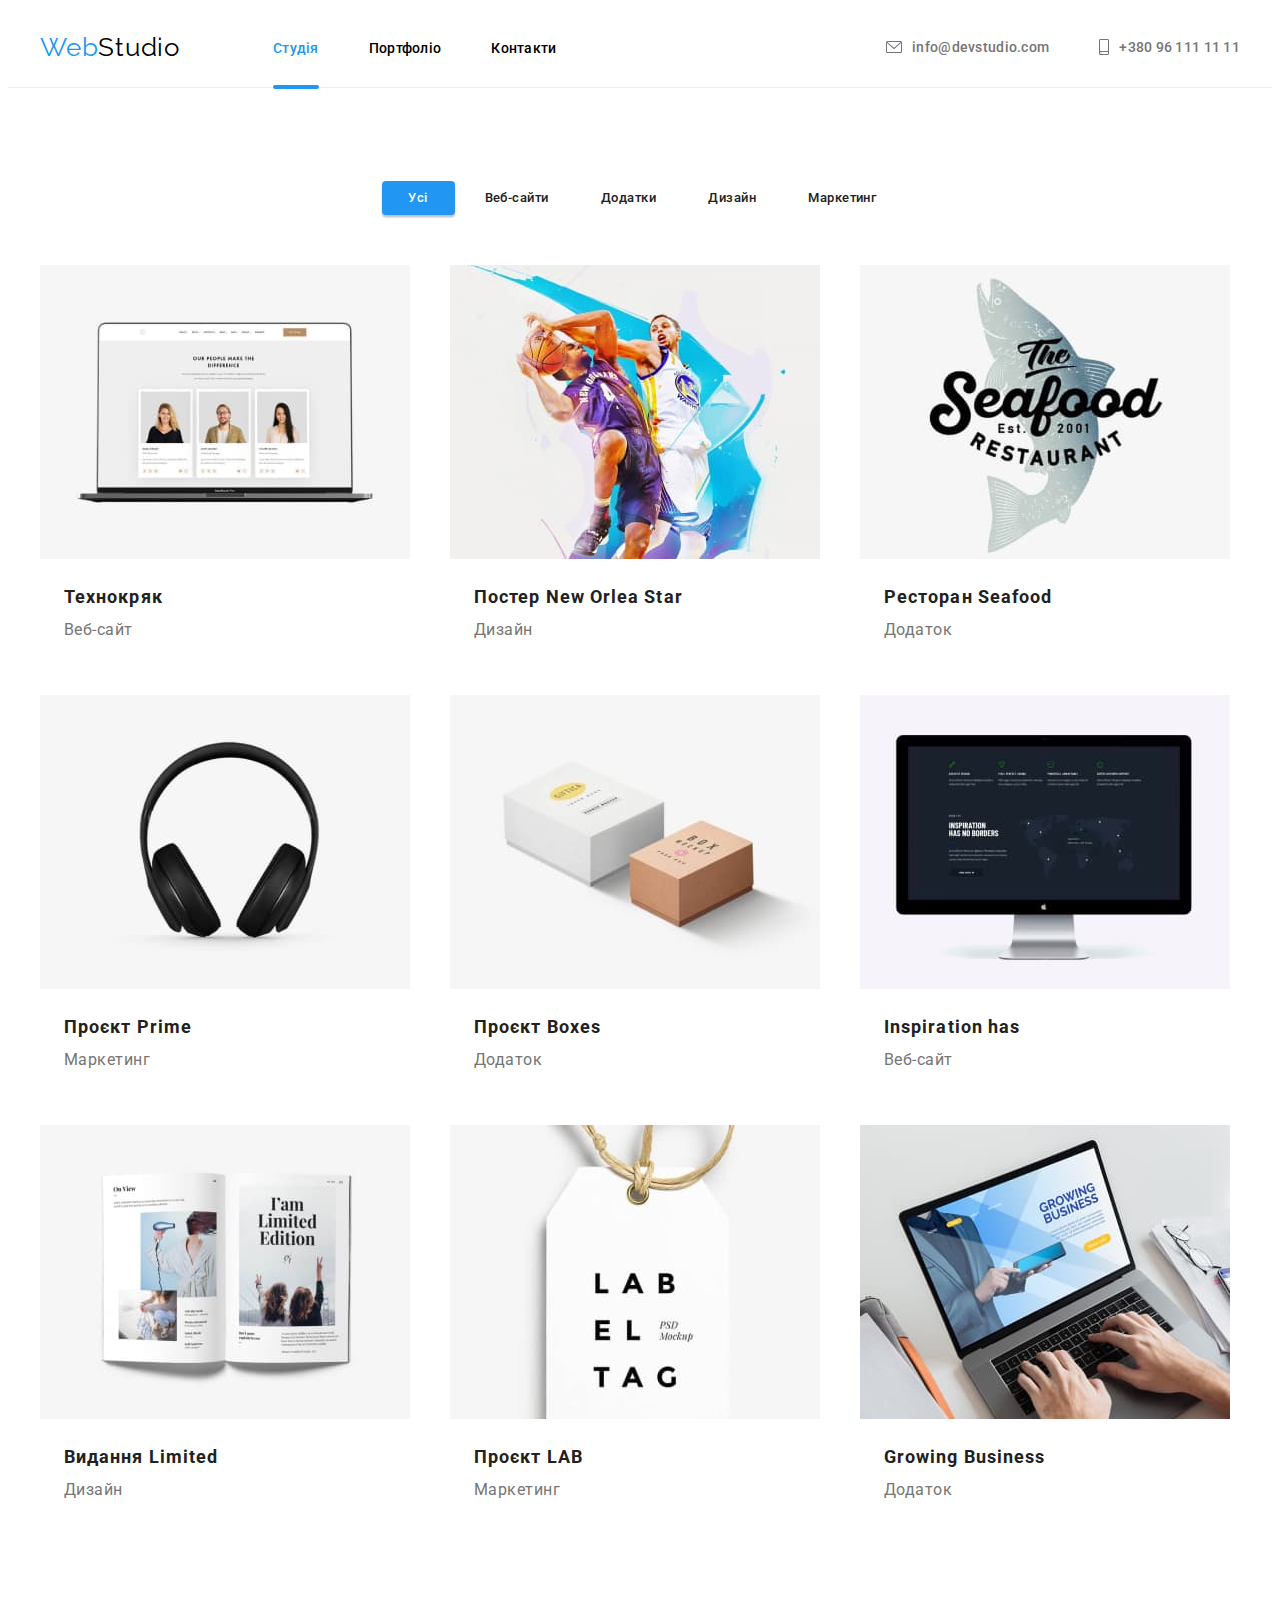
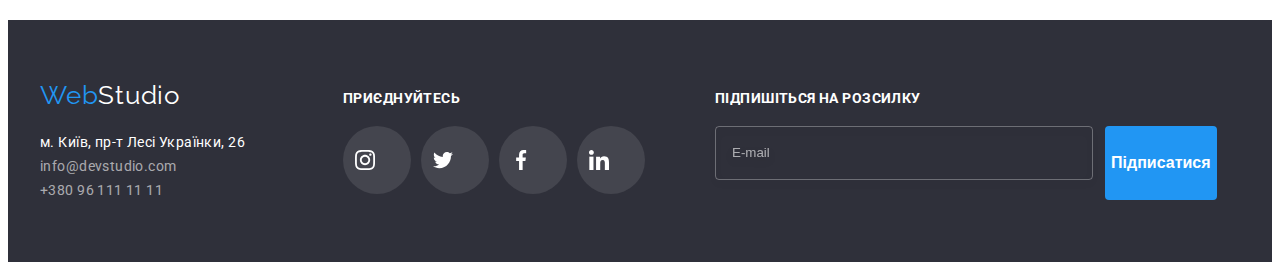
==== commit e8f6fc15: "fix classes again" ====
--- a/portfolio.html
+++ b/portfolio.html
@@ -65,12 +65,11 @@
       <section class="projects">
         <h2 class="visually-hidden">Our projects</h2>
         <div class="container">
-          <ul class="filters__list list">
+          <ul class="filters list">
             <li class="filters__item">
               <button
-                style="padding: 6px 25px"
                 id="filterBtn"
-                class="filters__btn filters__btn--active"
+                class="filters__btn filters__btn--active filters__btn--padding"
                 type="button"
               >
                 Усі
--- a/css/main.min.css
+++ b/css/main.min.css
@@ -1 +1 @@
-body{font-family:"Roboto"}h1,h2,h3,h4,p{margin-top:0;margin-bottom:0}ul{margin-top:0;margin-bottom:0;padding-left:0}img{display:block;max-width:100%;height:auto}.list{list-style:none;padding:0}.link{text-decoration:none;color:#000}.visually-hidden{position:absolute;width:1px;height:1px;margin:-1px;border:0;padding:0;white-space:nowrap;-webkit-clip-path:inset(100%);clip-path:inset(100%);clip:rect(0 0 0 0);overflow:hidden}.container{width:1200px;margin:0 auto;padding:0 15px}.button{background:#2196f3;border:none;color:#fff;border-radius:4px;font-size:16px;font-weight:700;line-height:1.875}.popup{position:fixed;background-color:#fff;border-radius:4px;-webkit-box-shadow:0px 2px 1px 0px rgba(0,0,0,.2),0px 1px 1px 0px rgba(0,0,0,.14),0px 1px 3px 0px rgba(0,0,0,.12);box-shadow:0px 2px 1px 0px rgba(0,0,0,.2),0px 1px 1px 0px rgba(0,0,0,.14),0px 1px 3px 0px rgba(0,0,0,.12);z-index:9999;left:50%;top:50%;-webkit-transform:translate(-50%, -50%) scale(1);-ms-transform:translate(-50%, -50%) scale(1);transform:translate(-50%, -50%) scale(1);padding:40px;width:528px;-webkit-transition:-webkit-transform 500ms cubic-bezier(0.4, 0, 0.2, 1);transition:-webkit-transform 500ms cubic-bezier(0.4, 0, 0.2, 1);transition:transform 500ms cubic-bezier(0.4, 0, 0.2, 1);transition:transform 500ms cubic-bezier(0.4, 0, 0.2, 1), -webkit-transform 500ms cubic-bezier(0.4, 0, 0.2, 1)}.overlay{height:100vh;width:100%;background-color:rgba(0,0,0,.2);position:fixed;top:0;left:0;z-index:9998;opacity:1;-webkit-transition:opacity 500ms cubic-bezier(0.4, 0, 0.2, 1);transition:opacity 500ms cubic-bezier(0.4, 0, 0.2, 1)}.overlay .is-hidden{opacity:0}.is-hidden{-webkit-transform:translate(-50%, -50%) scale(0);-ms-transform:translate(-50%, -50%) scale(0);transform:translate(-50%, -50%) scale(0);pointer-events:none}.no-scroll{overflow:hidden}.popup__close-btn{outline:none;border:none;background-color:rgba(0,0,0,0);border-radius:50%;position:absolute;top:8px;right:8px;padding:6px;display:-webkit-box;display:-ms-flexbox;display:flex;-webkit-box-align:center;-ms-flex-align:center;align-items:center;-webkit-box-pack:center;-ms-flex-pack:center;justify-content:center;-webkit-transition:outline 250ms cubic-bezier(0.4, 0, 0.2, 1);transition:outline 250ms cubic-bezier(0.4, 0, 0.2, 1)}.popup__close-btn svg{fill:#000;-webkit-transition:fill 250ms cubic-bezier(0.4, 0, 0.2, 1);transition:fill 250ms cubic-bezier(0.4, 0, 0.2, 1)}.popup__close-btn:hover,.popup__close-btn:focus{cursor:pointer;outline:1px solid rgba(0,0,0,.1)}.popup__close-btn:hover svg{fill:#2196f3}.popup__title{color:#212121;font-size:20px;font-weight:700;line-height:normal;letter-spacing:.6px;text-align:center}.popup__form{display:-webkit-box;display:-ms-flexbox;display:flex;-webkit-box-orient:vertical;-webkit-box-direction:normal;-ms-flex-direction:column;flex-direction:column;gap:10px;margin-top:12px}.popup__input-label{color:#757575;font-family:Roboto;font-size:12px;font-style:normal;font-weight:400;line-height:normal;letter-spacing:.12px;display:-webkit-box;display:-ms-flexbox;display:flex;-webkit-box-orient:vertical;-webkit-box-direction:normal;-ms-flex-direction:column;flex-direction:column;position:relative}.popup__input-label svg{position:absolute;left:12px;top:50%;fill:#212121;-webkit-transition:fill 250ms cubic-bezier(0.4, 0, 0.2, 1);transition:fill 250ms cubic-bezier(0.4, 0, 0.2, 1)}.popup__input-label:focus-within svg,.popup__input-label:hover svg{fill:#2196f3}.popup__input{border-radius:4px;border:1px solid rgba(33,33,33,.2);padding:11px 42px;margin-top:4px;-webkit-transition:outline 250ms cubic-bezier(0.4, 0, 0.2, 1);transition:outline 250ms cubic-bezier(0.4, 0, 0.2, 1)}.popup__input:hover,.popup__input:focus{outline:1px solid #2196f3}.popup__input::-webkit-input-placeholder{color:rgba(117,117,117,.5);font-family:Roboto;font-size:12px;font-style:normal;font-weight:400;line-height:normal;letter-spacing:.12px;position:relative}.popup__input::-moz-placeholder{color:rgba(117,117,117,.5);font-family:Roboto;font-size:12px;font-style:normal;font-weight:400;line-height:normal;letter-spacing:.12px;position:relative}.popup__input:-ms-input-placeholder{color:rgba(117,117,117,.5);font-family:Roboto;font-size:12px;font-style:normal;font-weight:400;line-height:normal;letter-spacing:.12px;position:relative}.popup__input::-ms-input-placeholder{color:rgba(117,117,117,.5);font-family:Roboto;font-size:12px;font-style:normal;font-weight:400;line-height:normal;letter-spacing:.12px;position:relative}.popup__input::placeholder{color:rgba(117,117,117,.5);font-family:Roboto;font-size:12px;font-style:normal;font-weight:400;line-height:normal;letter-spacing:.12px;position:relative}.popup__input--textarea{padding:11px 12px;resize:none}.popup__checkbox-container{display:-webkit-box;display:-ms-flexbox;display:flex;-webkit-box-align:center;-ms-flex-align:center;align-items:center;margin-top:20px;margin-bottom:30px;gap:7px;-webkit-box-pack:center;-ms-flex-pack:center;justify-content:center}.popup__policy-label{color:#757575;font-family:Roboto;font-size:14px;font-style:normal;font-weight:400;line-height:24px;letter-spacing:.42px}.popup__policy-label a{color:#2196f3}.popup__submit-btn{display:block;padding:10px 52px;font-family:inherit;letter-spacing:.96px;margin:0 auto;-webkit-transition:opacity 250ms cubic-bezier(0.4, 0, 0.2, 1);transition:opacity 250ms cubic-bezier(0.4, 0, 0.2, 1)}.popup__submit-btn:hover,.popup__submit-btn:focus{opacity:.7;cursor:pointer}input[type=checkbox]{appearance:none;-webkit-appearance:none;-moz-appearance:none;width:16px;height:15px;border-radius:2px;border:1px solid #333;cursor:pointer;outline:none;position:relative}input[type=checkbox]:checked{background-color:#2196f3;border:1px solid #2196f3}input[type=checkbox]:checked::after{content:url("data:image/svg+xml;charset=UTF-8,<svg style='position: relative; bottom: 2px; left: 1px' xmlns='http://www.w3.org/2000/svg' width='13' height='10' fill='white' viewBox='0 0 13 10'><path d='M1.95703 4.75166L1.88825 4.68604L1.81923 4.75141L0.93123 5.59258L0.854858 5.66492L0.930974 5.73753L4.42671 9.07236L4.49574 9.1382L4.56476 9.07236L12.069 1.91352L12.1449 1.84116L12.069 1.76881L11.1873 0.927644L11.1183 0.861826L11.0493 0.927611L4.49577 7.17353L1.95703 4.75166Z'/></svg>")}.social-links{display:-webkit-box;display:-ms-flexbox;display:flex;gap:10px;-webkit-box-pack:center;-ms-flex-pack:center;justify-content:center}.social-links__link{display:-webkit-box;display:-ms-flexbox;display:flex;-webkit-box-align:center;-ms-flex-align:center;align-items:center;border-radius:50%;padding:12px;-webkit-transition:background-color 250ms cubic-bezier(0.4, 0, 0.2, 1);transition:background-color 250ms cubic-bezier(0.4, 0, 0.2, 1);width:44px;height:44px}.social-links__link:hover,.social-links__link:focus{background-color:#2196f3;cursor:pointer}.social-links__link:hover svg{fill:#fff}.social-links__icon{fill:#afb1b8;-webkit-transition:fill 250ms cubic-bezier(0.4, 0, 0.2, 1);transition:fill 250ms cubic-bezier(0.4, 0, 0.2, 1)}.social-links__link--bg{background-color:rgba(255,255,255,.1)}.social-links__icon--white{fill:#fff}.logo{font-family:Raleway;font-size:26px;letter-spacing:.78px;color:#000;margin-right:93px}.logo__accent{color:#2196f3}.footer__logo{color:#fff}.nav__link--current{color:#2196f3}.nav__link--current::before{content:"";position:absolute;display:inline-block;border-bottom:4px solid #2196f3;border-radius:2px;width:100%;top:45px;-webkit-transition:-webkit-transform 250ms cubic-bezier(0.4, 0, 0.2, 1);transition:-webkit-transform 250ms cubic-bezier(0.4, 0, 0.2, 1);transition:transform 250ms cubic-bezier(0.4, 0, 0.2, 1);transition:transform 250ms cubic-bezier(0.4, 0, 0.2, 1), -webkit-transform 250ms cubic-bezier(0.4, 0, 0.2, 1)}.nav__link--current:hover::before,.nav__link--current:focus::before{-webkit-transform:translateY(-30px);-ms-transform:translateY(-30px);transform:translateY(-30px)}.header{padding-top:24px;padding-bottom:25px;border-bottom:1px solid #ececec}.header .container{display:-webkit-box;display:-ms-flexbox;display:flex;-webkit-box-align:center;-ms-flex-align:center;align-items:center}.nav__list,.contacts-list{display:-webkit-box;display:-ms-flexbox;display:flex;gap:50px}.contacts-list{margin-left:auto}.contacts-list__svg{fill:#757575;-webkit-transition:fill 250ms cubic-bezier(0.4, 0, 0.2, 1);transition:fill 250ms cubic-bezier(0.4, 0, 0.2, 1)}.nav__link{position:relative}.nav__link,.contacts-list__link{font-size:14px;font-weight:500;letter-spacing:.28px;-webkit-transition:color 250ms cubic-bezier(0.4, 0, 0.2, 1);transition:color 250ms cubic-bezier(0.4, 0, 0.2, 1)}.nav__link:hover,.nav__link:focus,.contacts-list__link:hover,.contacts-list__link:focus{color:#2196f3}.nav__link:hover .contacts-list__svg,.contacts-list__link:hover .contacts-list__svg{fill:#2196f3}.contacts-list__link{color:#757575;display:-webkit-box;display:-ms-flexbox;display:flex;-webkit-box-align:center;-ms-flex-align:center;align-items:center;gap:10px}.hero{background:-webkit-gradient(linear, left top, left bottom, from(rgba(47, 48, 58, 0.4)), to(rgba(47, 48, 58, 0.4))),url(../images/bg.png) no-repeat;background:linear-gradient(rgba(47, 48, 58, 0.4), rgba(47, 48, 58, 0.4)),url(../images/bg.png) no-repeat;background-size:cover;padding-top:200px;padding-bottom:200px}.hero__title{color:#fff;text-align:center;font-size:44px;font-weight:900;line-height:1.36364;letter-spacing:2.64px;text-transform:uppercase;margin-bottom:30px}.hero__btn{display:block;padding:10px 32px;border-radius:4px;letter-spacing:.96px;margin:0 auto;-webkit-transition:opacity 250ms cubic-bezier(0.4, 0, 0.2, 1);transition:opacity 250ms cubic-bezier(0.4, 0, 0.2, 1)}.hero__btn:hover,.hero__btn:focus{opacity:.7;cursor:pointer}.special{padding-top:94px;padding-bottom:94px}.special__list{display:-webkit-box;display:-ms-flexbox;display:flex;gap:30px}.special__item{font-size:14px;color:#212121;line-height:normal;letter-spacing:.42px;text-transform:uppercase;-ms-flex-preferred-size:calc((100% - 90px)/4);flex-basis:calc((100% - 90px)/4)}.special__item::before{content:"";display:inline-block;background-color:#f5f4fa;background-repeat:no-repeat;background-image:url("../images/antenna.svg");width:270px;height:120px;background-position:center;border-radius:4px}.special__item:nth-child(2)::before{background-image:url("../images/clock.svg")}.special__item:nth-child(3)::before{background-image:url("../images/diagram.svg")}.special__item:nth-child(4)::before{background-image:url("../images/astronaut.svg")}.special__title{font-size:14px;margin-bottom:10px;margin-top:30px}.special__signature{color:#757575;font-size:14px;line-height:1.71429;letter-spacing:.42px;text-transform:none}.what-we-doing{padding-bottom:94px}.what-we-doing__list{display:-webkit-box;display:-ms-flexbox;display:flex;gap:30px}.what-we-doing__item{-ms-flex-preferred-size:calc((100% - 60px)/3);flex-basis:calc((100% - 60px)/3);position:relative}.what-we-doing__name{width:100%;background-color:rgba(47,48,58,.8);position:absolute;bottom:0;color:#fff;text-align:center;font-size:14px;font-weight:700;line-height:normal;letter-spacing:.42px;text-transform:uppercase;padding:27px 0}.what-we-doing__title{text-align:center;font-size:36px;letter-spacing:1.08px;margin-bottom:50px}.our-team{background:#f5f4fa;padding-top:94px;padding-bottom:94px}.our-team__title{text-align:center;font-size:36px;letter-spacing:1.08px;margin-bottom:50px}.our-team__list{display:-webkit-box;display:-ms-flexbox;display:flex;gap:30px;text-align:center}.our-team__item{background-color:#fff;padding-bottom:30px;border-radius:0 0 4px 4px;-webkit-box-shadow:1px 4px 6px 0px rgba(0,0,0,.16),0px 4px 4px 0px rgba(0,0,0,.06),0px 1px 1px 0px rgba(0,0,0,.12);box-shadow:1px 4px 6px 0px rgba(0,0,0,.16),0px 4px 4px 0px rgba(0,0,0,.06),0px 1px 1px 0px rgba(0,0,0,.12)}.our-team__img{width:270px;height:260px;margin-bottom:30px}.our-team__name,.our-team__profession{color:#212121;font-size:16px;font-weight:500;letter-spacing:.48px}.our-team__profession{margin-top:10px;color:#757575;font-weight:400}.our-team__social-links{margin-top:16px}.regular-customers{text-align:center;padding-top:94px;padding-bottom:94px}.regular-customers__title{color:#212121;text-align:center;font-family:Roboto;font-size:36px;font-style:normal;font-weight:700;line-height:normal;letter-spacing:1.08px}.regular-customers__list{display:-webkit-box;display:-ms-flexbox;display:flex;gap:30px;-webkit-box-pack:center;-ms-flex-pack:center;justify-content:center;margin-top:50px}.regular-customers__link{display:-webkit-box;display:-ms-flexbox;display:flex;-webkit-box-align:center;-ms-flex-align:center;align-items:center;width:170px;height:92px;border:1px solid #afb1b8;border-radius:4px;-webkit-transition:border 250ms cubic-bezier(0.4, 0, 0.2, 1);transition:border 250ms cubic-bezier(0.4, 0, 0.2, 1)}.regular-customers__link:hover{border:1px solid #2196f3}.regular-customers__link svg{fill:#afb1b8;-webkit-transition:fill 250ms cubic-bezier(0.4, 0, 0.2, 1);transition:fill 250ms cubic-bezier(0.4, 0, 0.2, 1)}.regular-customers__link:hover svg{fill:#2196f3}.footer{background:#2f303a;padding-top:60px;padding-bottom:60px}.footer .container{display:-webkit-box;display:-ms-flexbox;display:flex;gap:70px}.address{margin-top:20px}.address__link{color:rgba(255,255,255,.6);font-size:14px;font-style:normal;line-height:1.71429;letter-spacing:.42px;-webkit-transition:color 250ms cubic-bezier(0.4, 0, 0.2, 1);transition:color 250ms cubic-bezier(0.4, 0, 0.2, 1)}.address__link:first-child{color:#fff}.address__link:hover{color:#2196f3}.footer-links,.footer-form{padding-top:10px}.footer-links__title,.footer-form__title{color:#fff;font-size:14px;line-height:normal;letter-spacing:.42px;text-transform:uppercase;padding-bottom:20px}.footer__form-btn{margin-left:23px}.footer-form__form{display:-webkit-box;display:-ms-flexbox;display:flex;gap:12px}.footer-form__input{width:358px;height:50px;border:1px solid rgba(255,255,255,.3);-webkit-filter:drop-shadow(0px 4px 4px rgba(0, 0, 0, 0.15));filter:drop-shadow(0px 4px 4px rgba(0, 0, 0, 0.15));border-radius:4px;background-color:var(--main-bg-color);color:rgba(255,255,255,.6);padding-left:16px;margin-bottom:20px;-webkit-transition:border-color 250ms cubic-bezier(0.4, 0, 0.2, 1);transition:border-color 250ms cubic-bezier(0.4, 0, 0.2, 1)}.footer-form__input:hover,.footer-form__input:focus{outline:none;border-color:#2196f3}.footer-form__input::-webkit-input-placeholder{color:rgba(255,255,255,.6)}.footer-form__input::-moz-placeholder{color:rgba(255,255,255,.6)}.footer-form__input:-ms-input-placeholder{color:rgba(255,255,255,.6)}.footer-form__input::-ms-input-placeholder{color:rgba(255,255,255,.6)}.footer-form__input::placeholder{color:rgba(255,255,255,.6)}.footer-form__btn{width:200px;height:50px;-webkit-box-shadow:0px 4px 4px rgba(0,0,0,.15);box-shadow:0px 4px 4px rgba(0,0,0,.15);display:-webkit-box;display:-ms-flexbox;display:flex;-webkit-box-align:center;-ms-flex-align:center;align-items:center;-webkit-box-pack:center;-ms-flex-pack:center;justify-content:center;gap:10px;-webkit-transition:background-color 250ms cubic-bezier(0.4, 0, 0.2, 1);transition:background-color 250ms cubic-bezier(0.4, 0, 0.2, 1)}.footer-form__btn::after{content:"";display:inline-block;width:24px;height:24px;background-image:url(../images/icon-send.svg)}.footer-form__btn:hover,.footer-form__btn:focus{background-color:#188ce8;cursor:pointer}.footer-form__btn:active{-webkit-transform:scale(0.9);-ms-transform:scale(0.9);transform:scale(0.9)}.projects{padding-top:93px;padding-bottom:95px}.filters__list{display:-webkit-box;display:-ms-flexbox;display:flex;gap:8px;-webkit-box-pack:center;-ms-flex-pack:center;justify-content:center;margin-bottom:50px}.filters__btn{border:none;min-width:73px;font-family:Roboto;border-radius:4px;padding:6px 22px;background-color:#fff;color:#212121;font-weight:500;line-height:1.625;letter-spacing:.48px;-webkit-transition:background-color 250ms cubic-bezier(0.4, 0, 0.2, 1),-webkit-box-shadow 250ms cubic-bezier(0.4, 0, 0.2, 1);transition:background-color 250ms cubic-bezier(0.4, 0, 0.2, 1),-webkit-box-shadow 250ms cubic-bezier(0.4, 0, 0.2, 1);transition:background-color 250ms cubic-bezier(0.4, 0, 0.2, 1),box-shadow 250ms cubic-bezier(0.4, 0, 0.2, 1);transition:background-color 250ms cubic-bezier(0.4, 0, 0.2, 1),box-shadow 250ms cubic-bezier(0.4, 0, 0.2, 1),-webkit-box-shadow 250ms cubic-bezier(0.4, 0, 0.2, 1)}.filters__btn:hover,.filters__btn:focus{background-color:#2196f3;color:#fff;-webkit-box-shadow:0px 2px 2px 0px rgba(0,0,0,.12),0px 1px 2px 0px rgba(0,0,0,.08),0px 3px 1px 0px rgba(0,0,0,.1);box-shadow:0px 2px 2px 0px rgba(0,0,0,.12),0px 1px 2px 0px rgba(0,0,0,.08),0px 3px 1px 0px rgba(0,0,0,.1);cursor:pointer}.filters__btn--active{background:#2196f3;color:#fff;-webkit-box-shadow:0px 2px 2px 0px rgba(0,0,0,.12),0px 1px 2px 0px rgba(0,0,0,.08),0px 3px 1px 0px rgba(0,0,0,.1);box-shadow:0px 2px 2px 0px rgba(0,0,0,.12),0px 1px 2px 0px rgba(0,0,0,.08),0px 3px 1px 0px rgba(0,0,0,.1)}.projects__list{display:-webkit-box;display:-ms-flexbox;display:flex;gap:30px;-ms-flex-wrap:wrap;flex-wrap:wrap}.projects__item{-ms-flex-preferred-size:calc((100% - 60px)/3);flex-basis:calc((100% - 60px)/3)}.projects__content{display:block;-webkit-transition:-webkit-box-shadow 250ms cubic-bezier(0.4, 0, 0.2, 1);transition:-webkit-box-shadow 250ms cubic-bezier(0.4, 0, 0.2, 1);transition:box-shadow 250ms cubic-bezier(0.4, 0, 0.2, 1);transition:box-shadow 250ms cubic-bezier(0.4, 0, 0.2, 1), -webkit-box-shadow 250ms cubic-bezier(0.4, 0, 0.2, 1)}.projects__content:hover,.projects__content:focus{-webkit-box-shadow:1px 4px 6px 0px rgba(0,0,0,.16),0px 4px 4px 0px rgba(0,0,0,.06),0px 1px 1px 0px rgba(0,0,0,.12);box-shadow:1px 4px 6px 0px rgba(0,0,0,.16),0px 4px 4px 0px rgba(0,0,0,.06),0px 1px 1px 0px rgba(0,0,0,.12)}.projects__content:hover .projects__hover-content,.projects__content:focus .projects__hover-content{-webkit-transform:translateY(-100%);-ms-transform:translateY(-100%);transform:translateY(-100%)}.projects__title{color:#212121;font-size:18px;line-height:2;letter-spacing:1.08px;padding-top:20px;padding-left:24px;padding-right:24px}.projects__signature{color:#757575;line-height:1.875;letter-spacing:.48px;padding-bottom:20px;padding-left:24px;padding-right:24px}.projects__img-container{max-height:294px;position:relative;overflow:hidden}.projects__hover-content{background-image:-webkit-gradient(linear, left top, left bottom, from(rgba(33, 150, 243, 0.9)), to(rgba(33, 150, 243, 0.9)));background-image:linear-gradient(rgba(33, 150, 243, 0.9), rgba(33, 150, 243, 0.9));height:100%;width:100%;position:absolute;color:#fff;padding:63px 24px;font-size:18px;line-height:1.55;letter-spacing:.54px;-webkit-transition:-webkit-transform 250ms cubic-bezier(0.4, 0, 0.2, 1);transition:-webkit-transform 250ms cubic-bezier(0.4, 0, 0.2, 1);transition:transform 250ms cubic-bezier(0.4, 0, 0.2, 1);transition:transform 250ms cubic-bezier(0.4, 0, 0.2, 1), -webkit-transform 250ms cubic-bezier(0.4, 0, 0.2, 1)}/*# sourceMappingURL=main.min.css.map */+body{font-family:"Roboto"}h1,h2,h3,h4,p{margin-top:0;margin-bottom:0}ul{margin-top:0;margin-bottom:0;padding-left:0}img{display:block;max-width:100%;height:auto}.list{list-style:none;padding:0}.link{text-decoration:none;color:#000}.visually-hidden{position:absolute;width:1px;height:1px;margin:-1px;border:0;padding:0;white-space:nowrap;-webkit-clip-path:inset(100%);clip-path:inset(100%);clip:rect(0 0 0 0);overflow:hidden}.container{width:1200px;margin:0 auto;padding:0 15px}.button{background:#2196f3;border:none;color:#fff;border-radius:4px;font-size:16px;font-weight:700;line-height:1.875}.popup{position:fixed;background-color:#fff;border-radius:4px;-webkit-box-shadow:0px 2px 1px 0px rgba(0,0,0,.2),0px 1px 1px 0px rgba(0,0,0,.14),0px 1px 3px 0px rgba(0,0,0,.12);box-shadow:0px 2px 1px 0px rgba(0,0,0,.2),0px 1px 1px 0px rgba(0,0,0,.14),0px 1px 3px 0px rgba(0,0,0,.12);z-index:9999;left:50%;top:50%;-webkit-transform:translate(-50%, -50%) scale(1);-ms-transform:translate(-50%, -50%) scale(1);transform:translate(-50%, -50%) scale(1);padding:40px;width:528px;-webkit-transition:-webkit-transform 500ms cubic-bezier(0.4, 0, 0.2, 1);transition:-webkit-transform 500ms cubic-bezier(0.4, 0, 0.2, 1);transition:transform 500ms cubic-bezier(0.4, 0, 0.2, 1);transition:transform 500ms cubic-bezier(0.4, 0, 0.2, 1), -webkit-transform 500ms cubic-bezier(0.4, 0, 0.2, 1)}.overlay{height:100vh;width:100%;background-color:rgba(0,0,0,.2);position:fixed;top:0;left:0;z-index:9998;opacity:1;-webkit-transition:opacity 500ms cubic-bezier(0.4, 0, 0.2, 1);transition:opacity 500ms cubic-bezier(0.4, 0, 0.2, 1)}.overlay .is-hidden{opacity:0}.is-hidden{-webkit-transform:translate(-50%, -50%) scale(0);-ms-transform:translate(-50%, -50%) scale(0);transform:translate(-50%, -50%) scale(0);pointer-events:none}.no-scroll{overflow:hidden}.popup__close-btn{outline:none;border:none;background-color:rgba(0,0,0,0);border-radius:50%;position:absolute;top:8px;right:8px;padding:6px;display:-webkit-box;display:-ms-flexbox;display:flex;-webkit-box-align:center;-ms-flex-align:center;align-items:center;-webkit-box-pack:center;-ms-flex-pack:center;justify-content:center;-webkit-transition:outline 250ms cubic-bezier(0.4, 0, 0.2, 1);transition:outline 250ms cubic-bezier(0.4, 0, 0.2, 1)}.popup__close-btn svg{fill:#000;-webkit-transition:fill 250ms cubic-bezier(0.4, 0, 0.2, 1);transition:fill 250ms cubic-bezier(0.4, 0, 0.2, 1)}.popup__close-btn:hover,.popup__close-btn:focus{cursor:pointer;outline:1px solid rgba(0,0,0,.1)}.popup__close-btn:hover svg{fill:#2196f3}.popup__title{color:#212121;font-size:20px;font-weight:700;line-height:normal;letter-spacing:.6px;text-align:center}.popup__form{display:-webkit-box;display:-ms-flexbox;display:flex;-webkit-box-orient:vertical;-webkit-box-direction:normal;-ms-flex-direction:column;flex-direction:column;gap:10px;margin-top:12px}.popup__label{color:#757575;font-family:Roboto;font-size:12px;font-style:normal;font-weight:400;line-height:normal;letter-spacing:.12px;display:-webkit-box;display:-ms-flexbox;display:flex;-webkit-box-orient:vertical;-webkit-box-direction:normal;-ms-flex-direction:column;flex-direction:column;position:relative}.popup__label:focus-within .popup__svg,.popup__label:hover .popup__svg{fill:#2196f3}.popup__svg{position:absolute;left:12px;top:50%;fill:#212121;-webkit-transition:fill 250ms cubic-bezier(0.4, 0, 0.2, 1);transition:fill 250ms cubic-bezier(0.4, 0, 0.2, 1)}.popup__input{border-radius:4px;border:1px solid rgba(33,33,33,.2);padding:11px 42px;margin-top:4px;-webkit-transition:outline 250ms cubic-bezier(0.4, 0, 0.2, 1);transition:outline 250ms cubic-bezier(0.4, 0, 0.2, 1)}.popup__input:hover,.popup__input:focus{outline:1px solid #2196f3}.popup__input::-webkit-input-placeholder{color:rgba(117,117,117,.5);font-family:Roboto;font-size:12px;font-style:normal;font-weight:400;line-height:normal;letter-spacing:.12px;position:relative}.popup__input::-moz-placeholder{color:rgba(117,117,117,.5);font-family:Roboto;font-size:12px;font-style:normal;font-weight:400;line-height:normal;letter-spacing:.12px;position:relative}.popup__input:-ms-input-placeholder{color:rgba(117,117,117,.5);font-family:Roboto;font-size:12px;font-style:normal;font-weight:400;line-height:normal;letter-spacing:.12px;position:relative}.popup__input::-ms-input-placeholder{color:rgba(117,117,117,.5);font-family:Roboto;font-size:12px;font-style:normal;font-weight:400;line-height:normal;letter-spacing:.12px;position:relative}.popup__input::placeholder{color:rgba(117,117,117,.5);font-family:Roboto;font-size:12px;font-style:normal;font-weight:400;line-height:normal;letter-spacing:.12px;position:relative}.popup__input--textarea{padding:11px 12px;resize:none}.popup__checkbox-container{display:-webkit-box;display:-ms-flexbox;display:flex;-webkit-box-align:center;-ms-flex-align:center;align-items:center;margin-top:20px;margin-bottom:30px;gap:7px;-webkit-box-pack:center;-ms-flex-pack:center;justify-content:center}.popup__policy-label{color:#757575;font-family:Roboto;font-size:14px;font-style:normal;font-weight:400;line-height:24px;letter-spacing:.42px}.popup__policy-label a{color:#2196f3}.popup__button{display:block;padding:10px 52px;font-family:inherit;letter-spacing:.96px;margin:0 auto;-webkit-transition:opacity 250ms cubic-bezier(0.4, 0, 0.2, 1);transition:opacity 250ms cubic-bezier(0.4, 0, 0.2, 1)}.popup__button:hover,.popup__button:focus{opacity:.7;cursor:pointer}input[type=checkbox]{appearance:none;-webkit-appearance:none;-moz-appearance:none;width:16px;height:15px;border-radius:2px;border:1px solid #333;cursor:pointer;outline:none;position:relative}input[type=checkbox]:checked{background-color:#2196f3;border:1px solid #2196f3}input[type=checkbox]:checked::after{content:url("data:image/svg+xml;charset=UTF-8,<svg style='position: relative; bottom: 2px; left: 1px' xmlns='http://www.w3.org/2000/svg' width='13' height='10' fill='white' viewBox='0 0 13 10'><path d='M1.95703 4.75166L1.88825 4.68604L1.81923 4.75141L0.93123 5.59258L0.854858 5.66492L0.930974 5.73753L4.42671 9.07236L4.49574 9.1382L4.56476 9.07236L12.069 1.91352L12.1449 1.84116L12.069 1.76881L11.1873 0.927644L11.1183 0.861826L11.0493 0.927611L4.49577 7.17353L1.95703 4.75166Z'/></svg>")}.social-links{display:-webkit-box;display:-ms-flexbox;display:flex;gap:10px;-webkit-box-pack:center;-ms-flex-pack:center;justify-content:center}.social-links__link{display:-webkit-box;display:-ms-flexbox;display:flex;-webkit-box-align:center;-ms-flex-align:center;align-items:center;border-radius:50%;padding:12px;-webkit-transition:background-color 250ms cubic-bezier(0.4, 0, 0.2, 1);transition:background-color 250ms cubic-bezier(0.4, 0, 0.2, 1);width:44px;height:44px}.social-links__link:hover,.social-links__link:focus{background-color:#2196f3;cursor:pointer}.social-links__link:hover svg{fill:#fff}.social-links__icon{fill:#afb1b8;-webkit-transition:fill 250ms cubic-bezier(0.4, 0, 0.2, 1);transition:fill 250ms cubic-bezier(0.4, 0, 0.2, 1)}.social-links__link--bg{background-color:rgba(255,255,255,.1)}.social-links__icon--white{fill:#fff}.logo{font-family:Raleway;font-size:26px;letter-spacing:.78px;color:#000;margin-right:93px}.logo__accent{color:#2196f3}.footer__logo{color:#fff}.nav__link--current{color:#2196f3}.nav__link--current::before{content:"";position:absolute;display:inline-block;border-bottom:4px solid #2196f3;border-radius:2px;width:100%;top:45px;-webkit-transition:-webkit-transform 250ms cubic-bezier(0.4, 0, 0.2, 1);transition:-webkit-transform 250ms cubic-bezier(0.4, 0, 0.2, 1);transition:transform 250ms cubic-bezier(0.4, 0, 0.2, 1);transition:transform 250ms cubic-bezier(0.4, 0, 0.2, 1), -webkit-transform 250ms cubic-bezier(0.4, 0, 0.2, 1)}.nav__link--current:hover::before,.nav__link--current:focus::before{-webkit-transform:translateY(-30px);-ms-transform:translateY(-30px);transform:translateY(-30px)}.header{padding-top:24px;padding-bottom:25px;border-bottom:1px solid #ececec}.header .container{display:-webkit-box;display:-ms-flexbox;display:flex;-webkit-box-align:center;-ms-flex-align:center;align-items:center}.nav__list,.contacts-list{display:-webkit-box;display:-ms-flexbox;display:flex;gap:50px}.contacts-list{margin-left:auto}.contacts-list__svg{fill:#757575;-webkit-transition:fill 250ms cubic-bezier(0.4, 0, 0.2, 1);transition:fill 250ms cubic-bezier(0.4, 0, 0.2, 1)}.nav__link{position:relative}.nav__link,.contacts-list__link{font-size:14px;font-weight:500;letter-spacing:.28px;-webkit-transition:color 250ms cubic-bezier(0.4, 0, 0.2, 1);transition:color 250ms cubic-bezier(0.4, 0, 0.2, 1)}.nav__link:hover,.nav__link:focus,.contacts-list__link:hover,.contacts-list__link:focus{color:#2196f3}.nav__link:hover .contacts-list__svg,.contacts-list__link:hover .contacts-list__svg{fill:#2196f3}.contacts-list__link{color:#757575;display:-webkit-box;display:-ms-flexbox;display:flex;-webkit-box-align:center;-ms-flex-align:center;align-items:center;gap:10px}.hero{background:-webkit-gradient(linear, left top, left bottom, from(rgba(47, 48, 58, 0.4)), to(rgba(47, 48, 58, 0.4))),url(../images/bg.png) no-repeat;background:linear-gradient(rgba(47, 48, 58, 0.4), rgba(47, 48, 58, 0.4)),url(../images/bg.png) no-repeat;background-size:cover;padding-top:200px;padding-bottom:200px}.hero__title{color:#fff;text-align:center;font-size:44px;font-weight:900;line-height:1.36364;letter-spacing:2.64px;text-transform:uppercase;margin-bottom:30px}.hero__button{display:block;padding:10px 32px;border-radius:4px;letter-spacing:.96px;margin:0 auto;-webkit-transition:opacity 250ms cubic-bezier(0.4, 0, 0.2, 1);transition:opacity 250ms cubic-bezier(0.4, 0, 0.2, 1)}.hero__button:hover,.hero__button:focus{opacity:.7;cursor:pointer}.special{padding-top:94px;padding-bottom:94px}.special__list{display:-webkit-box;display:-ms-flexbox;display:flex;gap:30px}.special__item{font-size:14px;color:#212121;line-height:normal;letter-spacing:.42px;text-transform:uppercase;-ms-flex-preferred-size:calc((100% - 90px)/4);flex-basis:calc((100% - 90px)/4)}.special__item::before{content:"";display:inline-block;background-color:#f5f4fa;background-repeat:no-repeat;background-image:url("../images/antenna.svg");width:270px;height:120px;background-position:center;border-radius:4px}.special__item:nth-child(2)::before{background-image:url("../images/clock.svg")}.special__item:nth-child(3)::before{background-image:url("../images/diagram.svg")}.special__item:nth-child(4)::before{background-image:url("../images/astronaut.svg")}.special__title{font-size:14px;margin-bottom:10px;margin-top:30px}.special__signature{color:#757575;font-size:14px;line-height:1.71429;letter-spacing:.42px;text-transform:none}.what-we-doing{padding-bottom:94px}.what-we-doing__list{display:-webkit-box;display:-ms-flexbox;display:flex;gap:30px}.what-we-doing__item{-ms-flex-preferred-size:calc((100% - 60px)/3);flex-basis:calc((100% - 60px)/3);position:relative}.what-we-doing__name{width:100%;background-color:rgba(47,48,58,.8);position:absolute;bottom:0;color:#fff;text-align:center;font-size:14px;font-weight:700;line-height:normal;letter-spacing:.42px;text-transform:uppercase;padding:27px 0}.what-we-doing__title{text-align:center;font-size:36px;letter-spacing:1.08px;margin-bottom:50px}.our-team{background:#f5f4fa;padding-top:94px;padding-bottom:94px}.our-team__title{text-align:center;font-size:36px;letter-spacing:1.08px;margin-bottom:50px}.our-team__list{display:-webkit-box;display:-ms-flexbox;display:flex;gap:30px;text-align:center}.our-team__item{background-color:#fff;padding-bottom:30px;border-radius:0 0 4px 4px;-webkit-box-shadow:1px 4px 6px 0px rgba(0,0,0,.16),0px 4px 4px 0px rgba(0,0,0,.06),0px 1px 1px 0px rgba(0,0,0,.12);box-shadow:1px 4px 6px 0px rgba(0,0,0,.16),0px 4px 4px 0px rgba(0,0,0,.06),0px 1px 1px 0px rgba(0,0,0,.12)}.our-team__img{width:270px;height:260px;margin-bottom:30px}.our-team__name,.our-team__profession{color:#212121;font-size:16px;font-weight:500;letter-spacing:.48px}.our-team__profession{margin-top:10px;color:#757575;font-weight:400}.our-team__social-links{margin-top:16px}.regular-customers{text-align:center;padding-top:94px;padding-bottom:94px}.regular-customers__title{color:#212121;text-align:center;font-family:Roboto;font-size:36px;font-style:normal;font-weight:700;line-height:normal;letter-spacing:1.08px}.regular-customers__list{display:-webkit-box;display:-ms-flexbox;display:flex;gap:30px;-webkit-box-pack:center;-ms-flex-pack:center;justify-content:center;margin-top:50px}.regular-customers__link{display:-webkit-box;display:-ms-flexbox;display:flex;-webkit-box-align:center;-ms-flex-align:center;align-items:center;width:170px;height:92px;border:1px solid #afb1b8;border-radius:4px;-webkit-transition:border 250ms cubic-bezier(0.4, 0, 0.2, 1);transition:border 250ms cubic-bezier(0.4, 0, 0.2, 1)}.regular-customers__link:hover{border:1px solid #2196f3}.regular-customers__link svg{fill:#afb1b8;-webkit-transition:fill 250ms cubic-bezier(0.4, 0, 0.2, 1);transition:fill 250ms cubic-bezier(0.4, 0, 0.2, 1)}.regular-customers__link:hover svg{fill:#2196f3}.footer{background:#2f303a;padding-top:60px;padding-bottom:60px}.footer .container{display:-webkit-box;display:-ms-flexbox;display:flex;gap:70px}.address{margin-top:20px}.address__link{color:rgba(255,255,255,.6);font-size:14px;font-style:normal;line-height:1.71429;letter-spacing:.42px;-webkit-transition:color 250ms cubic-bezier(0.4, 0, 0.2, 1);transition:color 250ms cubic-bezier(0.4, 0, 0.2, 1)}.address__link:first-child{color:#fff}.address__link:hover{color:#2196f3}.footer-links,.footer-form{padding-top:10px}.footer-links__title,.footer-form__title{color:#fff;font-size:14px;line-height:normal;letter-spacing:.42px;text-transform:uppercase;padding-bottom:20px}.footer__form-btn{margin-left:23px}.footer-form__form{display:-webkit-box;display:-ms-flexbox;display:flex;gap:12px}.footer-form__input{width:358px;height:50px;border:1px solid rgba(255,255,255,.3);-webkit-filter:drop-shadow(0px 4px 4px rgba(0, 0, 0, 0.15));filter:drop-shadow(0px 4px 4px rgba(0, 0, 0, 0.15));border-radius:4px;background-color:var(--main-bg-color);color:rgba(255,255,255,.6);padding-left:16px;margin-bottom:20px;-webkit-transition:border-color 250ms cubic-bezier(0.4, 0, 0.2, 1);transition:border-color 250ms cubic-bezier(0.4, 0, 0.2, 1)}.footer-form__input:hover,.footer-form__input:focus{outline:none;border-color:#2196f3}.footer-form__input::-webkit-input-placeholder{color:rgba(255,255,255,.6)}.footer-form__input::-moz-placeholder{color:rgba(255,255,255,.6)}.footer-form__input:-ms-input-placeholder{color:rgba(255,255,255,.6)}.footer-form__input::-ms-input-placeholder{color:rgba(255,255,255,.6)}.footer-form__input::placeholder{color:rgba(255,255,255,.6)}.footer-form__button{width:200px;height:50px;-webkit-box-shadow:0px 4px 4px rgba(0,0,0,.15);box-shadow:0px 4px 4px rgba(0,0,0,.15);display:-webkit-box;display:-ms-flexbox;display:flex;-webkit-box-align:center;-ms-flex-align:center;align-items:center;-webkit-box-pack:center;-ms-flex-pack:center;justify-content:center;gap:10px;-webkit-transition:background-color 250ms cubic-bezier(0.4, 0, 0.2, 1);transition:background-color 250ms cubic-bezier(0.4, 0, 0.2, 1)}.footer-form__button::after{content:"";display:inline-block;width:24px;height:24px;background-image:url(../images/icon-send.svg)}.footer-form__button:hover,.footer-form__button:focus{background-color:#188ce8;cursor:pointer}.footer-form__button:active{-webkit-transform:scale(0.9);-ms-transform:scale(0.9);transform:scale(0.9)}.projects{padding-top:93px;padding-bottom:95px}.filters{display:-webkit-box;display:-ms-flexbox;display:flex;gap:8px;-webkit-box-pack:center;-ms-flex-pack:center;justify-content:center;margin-bottom:50px}.filters__btn{border:none;min-width:73px;font-family:Roboto;border-radius:4px;padding:6px 22px;background-color:#fff;color:#212121;font-weight:500;line-height:1.625;letter-spacing:.48px;-webkit-transition:background-color 250ms cubic-bezier(0.4, 0, 0.2, 1),-webkit-box-shadow 250ms cubic-bezier(0.4, 0, 0.2, 1);transition:background-color 250ms cubic-bezier(0.4, 0, 0.2, 1),-webkit-box-shadow 250ms cubic-bezier(0.4, 0, 0.2, 1);transition:background-color 250ms cubic-bezier(0.4, 0, 0.2, 1),box-shadow 250ms cubic-bezier(0.4, 0, 0.2, 1);transition:background-color 250ms cubic-bezier(0.4, 0, 0.2, 1),box-shadow 250ms cubic-bezier(0.4, 0, 0.2, 1),-webkit-box-shadow 250ms cubic-bezier(0.4, 0, 0.2, 1)}.filters__btn:hover,.filters__btn:focus{background-color:#2196f3;color:#fff;-webkit-box-shadow:0px 2px 2px 0px rgba(0,0,0,.12),0px 1px 2px 0px rgba(0,0,0,.08),0px 3px 1px 0px rgba(0,0,0,.1);box-shadow:0px 2px 2px 0px rgba(0,0,0,.12),0px 1px 2px 0px rgba(0,0,0,.08),0px 3px 1px 0px rgba(0,0,0,.1);cursor:pointer}.filters__btn--active{background:#2196f3;color:#fff;-webkit-box-shadow:0px 2px 2px 0px rgba(0,0,0,.12),0px 1px 2px 0px rgba(0,0,0,.08),0px 3px 1px 0px rgba(0,0,0,.1);box-shadow:0px 2px 2px 0px rgba(0,0,0,.12),0px 1px 2px 0px rgba(0,0,0,.08),0px 3px 1px 0px rgba(0,0,0,.1)}.filters__btn--padding{padding:6px 25px}.projects__list{display:-webkit-box;display:-ms-flexbox;display:flex;gap:30px;-ms-flex-wrap:wrap;flex-wrap:wrap}.projects__item{-ms-flex-preferred-size:calc((100% - 60px)/3);flex-basis:calc((100% - 60px)/3)}.projects__content{display:block;-webkit-transition:-webkit-box-shadow 250ms cubic-bezier(0.4, 0, 0.2, 1);transition:-webkit-box-shadow 250ms cubic-bezier(0.4, 0, 0.2, 1);transition:box-shadow 250ms cubic-bezier(0.4, 0, 0.2, 1);transition:box-shadow 250ms cubic-bezier(0.4, 0, 0.2, 1), -webkit-box-shadow 250ms cubic-bezier(0.4, 0, 0.2, 1)}.projects__content:hover,.projects__content:focus{-webkit-box-shadow:1px 4px 6px 0px rgba(0,0,0,.16),0px 4px 4px 0px rgba(0,0,0,.06),0px 1px 1px 0px rgba(0,0,0,.12);box-shadow:1px 4px 6px 0px rgba(0,0,0,.16),0px 4px 4px 0px rgba(0,0,0,.06),0px 1px 1px 0px rgba(0,0,0,.12)}.projects__content:hover .projects__hover-content,.projects__content:focus .projects__hover-content{-webkit-transform:translateY(-100%);-ms-transform:translateY(-100%);transform:translateY(-100%)}.projects__title{color:#212121;font-size:18px;line-height:2;letter-spacing:1.08px;padding-top:20px;padding-left:24px;padding-right:24px}.projects__signature{color:#757575;line-height:1.875;letter-spacing:.48px;padding-bottom:20px;padding-left:24px;padding-right:24px}.projects__img-container{max-height:294px;position:relative;overflow:hidden}.projects__hover-content{background-image:-webkit-gradient(linear, left top, left bottom, from(rgba(33, 150, 243, 0.9)), to(rgba(33, 150, 243, 0.9)));background-image:linear-gradient(rgba(33, 150, 243, 0.9), rgba(33, 150, 243, 0.9));height:100%;width:100%;position:absolute;color:#fff;padding:63px 24px;font-size:18px;line-height:1.55;letter-spacing:.54px;-webkit-transition:-webkit-transform 250ms cubic-bezier(0.4, 0, 0.2, 1);transition:-webkit-transform 250ms cubic-bezier(0.4, 0, 0.2, 1);transition:transform 250ms cubic-bezier(0.4, 0, 0.2, 1);transition:transform 250ms cubic-bezier(0.4, 0, 0.2, 1), -webkit-transform 250ms cubic-bezier(0.4, 0, 0.2, 1)}/*# sourceMappingURL=main.min.css.map */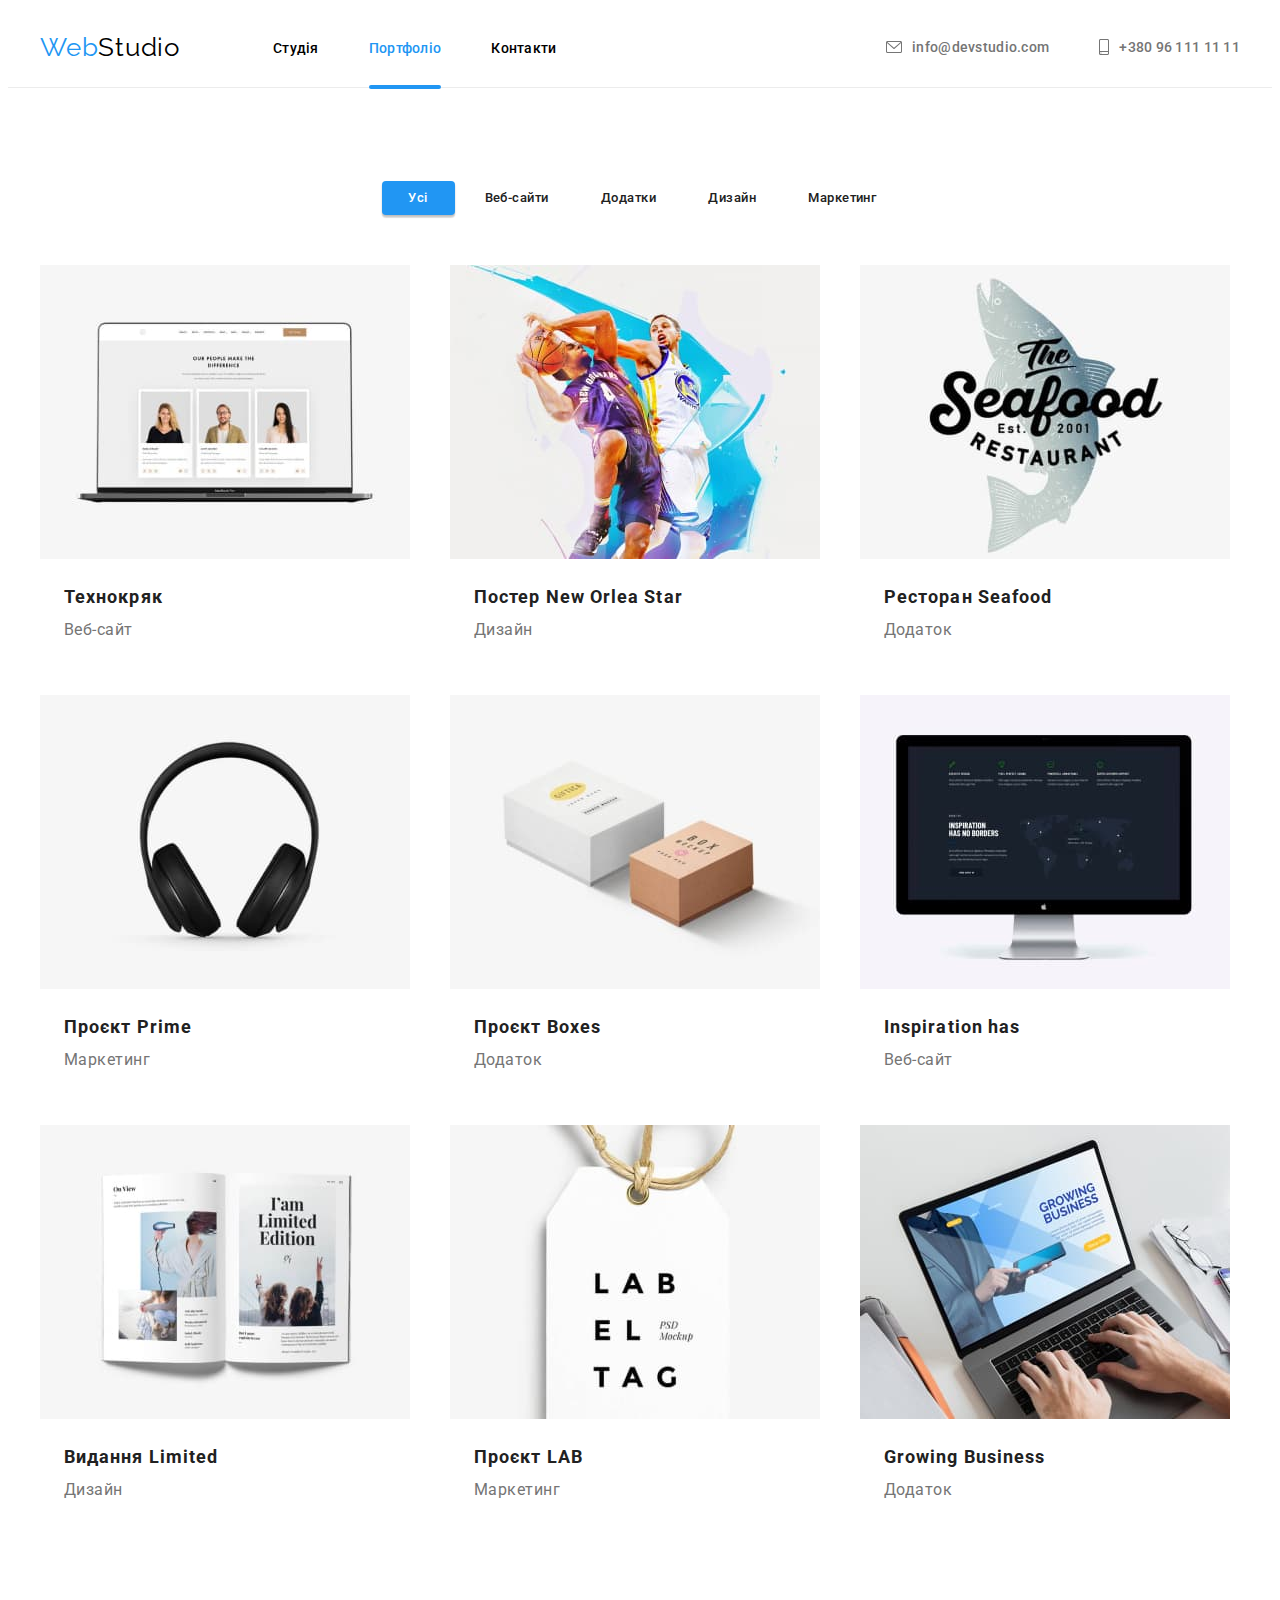
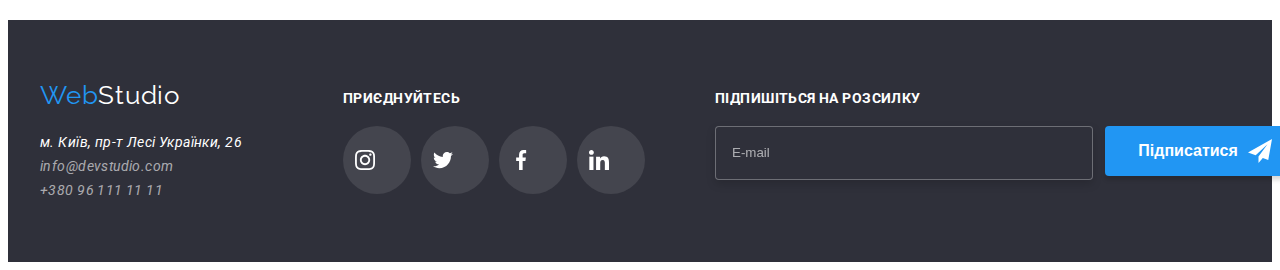
==== commit 057a7e7e: "add mixins and placeholders" ====
--- a/portfolio.html
+++ b/portfolio.html
@@ -17,7 +17,6 @@
       @import url("https://fonts.googleapis.com/css2?family=Raleway:wght@700&display=swap");
     </style>
     <link rel="stylesheet" href="./css/main.min.css" />
-    <link rel="stylesheet" href="./css/studio.css" />
   </head>
   <body>
     <header class="header">
@@ -28,10 +27,10 @@
         <nav class="nav">
           <ul class="nav__list list">
             <li class="nav__item">
-              <a href="#" class="nav__link nav__link--current link">Студія</a>
+              <a href="./index.html" class="nav__link link">Студія</a>
             </li>
             <li class="nav__item">
-              <a href="./portfolio.html" class="nav__link link">Портфоліо</a>
+              <a href="#" class="nav__link nav__link--current link">Портфоліо</a>
             </li>
             <li class="nav__item">
               <a href="#" class="nav__link link">Контакти</a>
@@ -362,7 +361,7 @@
               name="email"
               placeholder="E-mail"
             />
-            <button type="submit" class="button footer-form__btn">Підписатися</button>
+            <button type="submit" class="footer-form__btn">Підписатися</button>
           </form>
         </div>
       </div>
--- a/css/main.min.css
+++ b/css/main.min.css
@@ -1 +1 @@
-body{font-family:"Roboto"}h1,h2,h3,h4,p{margin-top:0;margin-bottom:0}ul{margin-top:0;margin-bottom:0;padding-left:0}img{display:block;max-width:100%;height:auto}.list{list-style:none;padding:0}.link{text-decoration:none;color:#000}.visually-hidden{position:absolute;width:1px;height:1px;margin:-1px;border:0;padding:0;white-space:nowrap;-webkit-clip-path:inset(100%);clip-path:inset(100%);clip:rect(0 0 0 0);overflow:hidden}.container{width:1200px;margin:0 auto;padding:0 15px}.button{background:#2196f3;border:none;color:#fff;border-radius:4px;font-size:16px;font-weight:700;line-height:1.875}.popup{position:fixed;background-color:#fff;border-radius:4px;-webkit-box-shadow:0px 2px 1px 0px rgba(0,0,0,.2),0px 1px 1px 0px rgba(0,0,0,.14),0px 1px 3px 0px rgba(0,0,0,.12);box-shadow:0px 2px 1px 0px rgba(0,0,0,.2),0px 1px 1px 0px rgba(0,0,0,.14),0px 1px 3px 0px rgba(0,0,0,.12);z-index:9999;left:50%;top:50%;-webkit-transform:translate(-50%, -50%) scale(1);-ms-transform:translate(-50%, -50%) scale(1);transform:translate(-50%, -50%) scale(1);padding:40px;width:528px;-webkit-transition:-webkit-transform 500ms cubic-bezier(0.4, 0, 0.2, 1);transition:-webkit-transform 500ms cubic-bezier(0.4, 0, 0.2, 1);transition:transform 500ms cubic-bezier(0.4, 0, 0.2, 1);transition:transform 500ms cubic-bezier(0.4, 0, 0.2, 1), -webkit-transform 500ms cubic-bezier(0.4, 0, 0.2, 1)}.overlay{height:100vh;width:100%;background-color:rgba(0,0,0,.2);position:fixed;top:0;left:0;z-index:9998;opacity:1;-webkit-transition:opacity 500ms cubic-bezier(0.4, 0, 0.2, 1);transition:opacity 500ms cubic-bezier(0.4, 0, 0.2, 1)}.overlay .is-hidden{opacity:0}.is-hidden{-webkit-transform:translate(-50%, -50%) scale(0);-ms-transform:translate(-50%, -50%) scale(0);transform:translate(-50%, -50%) scale(0);pointer-events:none}.no-scroll{overflow:hidden}.popup__close-btn{outline:none;border:none;background-color:rgba(0,0,0,0);border-radius:50%;position:absolute;top:8px;right:8px;padding:6px;display:-webkit-box;display:-ms-flexbox;display:flex;-webkit-box-align:center;-ms-flex-align:center;align-items:center;-webkit-box-pack:center;-ms-flex-pack:center;justify-content:center;-webkit-transition:outline 250ms cubic-bezier(0.4, 0, 0.2, 1);transition:outline 250ms cubic-bezier(0.4, 0, 0.2, 1)}.popup__close-btn svg{fill:#000;-webkit-transition:fill 250ms cubic-bezier(0.4, 0, 0.2, 1);transition:fill 250ms cubic-bezier(0.4, 0, 0.2, 1)}.popup__close-btn:hover,.popup__close-btn:focus{cursor:pointer;outline:1px solid rgba(0,0,0,.1)}.popup__close-btn:hover svg{fill:#2196f3}.popup__title{color:#212121;font-size:20px;font-weight:700;line-height:normal;letter-spacing:.6px;text-align:center}.popup__form{display:-webkit-box;display:-ms-flexbox;display:flex;-webkit-box-orient:vertical;-webkit-box-direction:normal;-ms-flex-direction:column;flex-direction:column;gap:10px;margin-top:12px}.popup__label{color:#757575;font-family:Roboto;font-size:12px;font-style:normal;font-weight:400;line-height:normal;letter-spacing:.12px;display:-webkit-box;display:-ms-flexbox;display:flex;-webkit-box-orient:vertical;-webkit-box-direction:normal;-ms-flex-direction:column;flex-direction:column;position:relative}.popup__label:focus-within .popup__svg,.popup__label:hover .popup__svg{fill:#2196f3}.popup__svg{position:absolute;left:12px;top:50%;fill:#212121;-webkit-transition:fill 250ms cubic-bezier(0.4, 0, 0.2, 1);transition:fill 250ms cubic-bezier(0.4, 0, 0.2, 1)}.popup__input{border-radius:4px;border:1px solid rgba(33,33,33,.2);padding:11px 42px;margin-top:4px;-webkit-transition:outline 250ms cubic-bezier(0.4, 0, 0.2, 1);transition:outline 250ms cubic-bezier(0.4, 0, 0.2, 1)}.popup__input:hover,.popup__input:focus{outline:1px solid #2196f3}.popup__input::-webkit-input-placeholder{color:rgba(117,117,117,.5);font-family:Roboto;font-size:12px;font-style:normal;font-weight:400;line-height:normal;letter-spacing:.12px;position:relative}.popup__input::-moz-placeholder{color:rgba(117,117,117,.5);font-family:Roboto;font-size:12px;font-style:normal;font-weight:400;line-height:normal;letter-spacing:.12px;position:relative}.popup__input:-ms-input-placeholder{color:rgba(117,117,117,.5);font-family:Roboto;font-size:12px;font-style:normal;font-weight:400;line-height:normal;letter-spacing:.12px;position:relative}.popup__input::-ms-input-placeholder{color:rgba(117,117,117,.5);font-family:Roboto;font-size:12px;font-style:normal;font-weight:400;line-height:normal;letter-spacing:.12px;position:relative}.popup__input::placeholder{color:rgba(117,117,117,.5);font-family:Roboto;font-size:12px;font-style:normal;font-weight:400;line-height:normal;letter-spacing:.12px;position:relative}.popup__input--textarea{padding:11px 12px;resize:none}.popup__checkbox-container{display:-webkit-box;display:-ms-flexbox;display:flex;-webkit-box-align:center;-ms-flex-align:center;align-items:center;margin-top:20px;margin-bottom:30px;gap:7px;-webkit-box-pack:center;-ms-flex-pack:center;justify-content:center}.popup__policy-label{color:#757575;font-family:Roboto;font-size:14px;font-style:normal;font-weight:400;line-height:24px;letter-spacing:.42px}.popup__policy-label a{color:#2196f3}.popup__button{display:block;padding:10px 52px;font-family:inherit;letter-spacing:.96px;margin:0 auto;-webkit-transition:opacity 250ms cubic-bezier(0.4, 0, 0.2, 1);transition:opacity 250ms cubic-bezier(0.4, 0, 0.2, 1)}.popup__button:hover,.popup__button:focus{opacity:.7;cursor:pointer}input[type=checkbox]{appearance:none;-webkit-appearance:none;-moz-appearance:none;width:16px;height:15px;border-radius:2px;border:1px solid #333;cursor:pointer;outline:none;position:relative}input[type=checkbox]:checked{background-color:#2196f3;border:1px solid #2196f3}input[type=checkbox]:checked::after{content:url("data:image/svg+xml;charset=UTF-8,<svg style='position: relative; bottom: 2px; left: 1px' xmlns='http://www.w3.org/2000/svg' width='13' height='10' fill='white' viewBox='0 0 13 10'><path d='M1.95703 4.75166L1.88825 4.68604L1.81923 4.75141L0.93123 5.59258L0.854858 5.66492L0.930974 5.73753L4.42671 9.07236L4.49574 9.1382L4.56476 9.07236L12.069 1.91352L12.1449 1.84116L12.069 1.76881L11.1873 0.927644L11.1183 0.861826L11.0493 0.927611L4.49577 7.17353L1.95703 4.75166Z'/></svg>")}.social-links{display:-webkit-box;display:-ms-flexbox;display:flex;gap:10px;-webkit-box-pack:center;-ms-flex-pack:center;justify-content:center}.social-links__link{display:-webkit-box;display:-ms-flexbox;display:flex;-webkit-box-align:center;-ms-flex-align:center;align-items:center;border-radius:50%;padding:12px;-webkit-transition:background-color 250ms cubic-bezier(0.4, 0, 0.2, 1);transition:background-color 250ms cubic-bezier(0.4, 0, 0.2, 1);width:44px;height:44px}.social-links__link:hover,.social-links__link:focus{background-color:#2196f3;cursor:pointer}.social-links__link:hover svg{fill:#fff}.social-links__icon{fill:#afb1b8;-webkit-transition:fill 250ms cubic-bezier(0.4, 0, 0.2, 1);transition:fill 250ms cubic-bezier(0.4, 0, 0.2, 1)}.social-links__link--bg{background-color:rgba(255,255,255,.1)}.social-links__icon--white{fill:#fff}.logo{font-family:Raleway;font-size:26px;letter-spacing:.78px;color:#000;margin-right:93px}.logo__accent{color:#2196f3}.footer__logo{color:#fff}.nav__link--current{color:#2196f3}.nav__link--current::before{content:"";position:absolute;display:inline-block;border-bottom:4px solid #2196f3;border-radius:2px;width:100%;top:45px;-webkit-transition:-webkit-transform 250ms cubic-bezier(0.4, 0, 0.2, 1);transition:-webkit-transform 250ms cubic-bezier(0.4, 0, 0.2, 1);transition:transform 250ms cubic-bezier(0.4, 0, 0.2, 1);transition:transform 250ms cubic-bezier(0.4, 0, 0.2, 1), -webkit-transform 250ms cubic-bezier(0.4, 0, 0.2, 1)}.nav__link--current:hover::before,.nav__link--current:focus::before{-webkit-transform:translateY(-30px);-ms-transform:translateY(-30px);transform:translateY(-30px)}.header{padding-top:24px;padding-bottom:25px;border-bottom:1px solid #ececec}.header .container{display:-webkit-box;display:-ms-flexbox;display:flex;-webkit-box-align:center;-ms-flex-align:center;align-items:center}.nav__list,.contacts-list{display:-webkit-box;display:-ms-flexbox;display:flex;gap:50px}.contacts-list{margin-left:auto}.contacts-list__svg{fill:#757575;-webkit-transition:fill 250ms cubic-bezier(0.4, 0, 0.2, 1);transition:fill 250ms cubic-bezier(0.4, 0, 0.2, 1)}.nav__link{position:relative}.nav__link,.contacts-list__link{font-size:14px;font-weight:500;letter-spacing:.28px;-webkit-transition:color 250ms cubic-bezier(0.4, 0, 0.2, 1);transition:color 250ms cubic-bezier(0.4, 0, 0.2, 1)}.nav__link:hover,.nav__link:focus,.contacts-list__link:hover,.contacts-list__link:focus{color:#2196f3}.nav__link:hover .contacts-list__svg,.contacts-list__link:hover .contacts-list__svg{fill:#2196f3}.contacts-list__link{color:#757575;display:-webkit-box;display:-ms-flexbox;display:flex;-webkit-box-align:center;-ms-flex-align:center;align-items:center;gap:10px}.hero{background:-webkit-gradient(linear, left top, left bottom, from(rgba(47, 48, 58, 0.4)), to(rgba(47, 48, 58, 0.4))),url(../images/bg.png) no-repeat;background:linear-gradient(rgba(47, 48, 58, 0.4), rgba(47, 48, 58, 0.4)),url(../images/bg.png) no-repeat;background-size:cover;padding-top:200px;padding-bottom:200px}.hero__title{color:#fff;text-align:center;font-size:44px;font-weight:900;line-height:1.36364;letter-spacing:2.64px;text-transform:uppercase;margin-bottom:30px}.hero__button{display:block;padding:10px 32px;border-radius:4px;letter-spacing:.96px;margin:0 auto;-webkit-transition:opacity 250ms cubic-bezier(0.4, 0, 0.2, 1);transition:opacity 250ms cubic-bezier(0.4, 0, 0.2, 1)}.hero__button:hover,.hero__button:focus{opacity:.7;cursor:pointer}.special{padding-top:94px;padding-bottom:94px}.special__list{display:-webkit-box;display:-ms-flexbox;display:flex;gap:30px}.special__item{font-size:14px;color:#212121;line-height:normal;letter-spacing:.42px;text-transform:uppercase;-ms-flex-preferred-size:calc((100% - 90px)/4);flex-basis:calc((100% - 90px)/4)}.special__item::before{content:"";display:inline-block;background-color:#f5f4fa;background-repeat:no-repeat;background-image:url("../images/antenna.svg");width:270px;height:120px;background-position:center;border-radius:4px}.special__item:nth-child(2)::before{background-image:url("../images/clock.svg")}.special__item:nth-child(3)::before{background-image:url("../images/diagram.svg")}.special__item:nth-child(4)::before{background-image:url("../images/astronaut.svg")}.special__title{font-size:14px;margin-bottom:10px;margin-top:30px}.special__signature{color:#757575;font-size:14px;line-height:1.71429;letter-spacing:.42px;text-transform:none}.what-we-doing{padding-bottom:94px}.what-we-doing__list{display:-webkit-box;display:-ms-flexbox;display:flex;gap:30px}.what-we-doing__item{-ms-flex-preferred-size:calc((100% - 60px)/3);flex-basis:calc((100% - 60px)/3);position:relative}.what-we-doing__name{width:100%;background-color:rgba(47,48,58,.8);position:absolute;bottom:0;color:#fff;text-align:center;font-size:14px;font-weight:700;line-height:normal;letter-spacing:.42px;text-transform:uppercase;padding:27px 0}.what-we-doing__title{text-align:center;font-size:36px;letter-spacing:1.08px;margin-bottom:50px}.our-team{background:#f5f4fa;padding-top:94px;padding-bottom:94px}.our-team__title{text-align:center;font-size:36px;letter-spacing:1.08px;margin-bottom:50px}.our-team__list{display:-webkit-box;display:-ms-flexbox;display:flex;gap:30px;text-align:center}.our-team__item{background-color:#fff;padding-bottom:30px;border-radius:0 0 4px 4px;-webkit-box-shadow:1px 4px 6px 0px rgba(0,0,0,.16),0px 4px 4px 0px rgba(0,0,0,.06),0px 1px 1px 0px rgba(0,0,0,.12);box-shadow:1px 4px 6px 0px rgba(0,0,0,.16),0px 4px 4px 0px rgba(0,0,0,.06),0px 1px 1px 0px rgba(0,0,0,.12)}.our-team__img{width:270px;height:260px;margin-bottom:30px}.our-team__name,.our-team__profession{color:#212121;font-size:16px;font-weight:500;letter-spacing:.48px}.our-team__profession{margin-top:10px;color:#757575;font-weight:400}.our-team__social-links{margin-top:16px}.regular-customers{text-align:center;padding-top:94px;padding-bottom:94px}.regular-customers__title{color:#212121;text-align:center;font-family:Roboto;font-size:36px;font-style:normal;font-weight:700;line-height:normal;letter-spacing:1.08px}.regular-customers__list{display:-webkit-box;display:-ms-flexbox;display:flex;gap:30px;-webkit-box-pack:center;-ms-flex-pack:center;justify-content:center;margin-top:50px}.regular-customers__link{display:-webkit-box;display:-ms-flexbox;display:flex;-webkit-box-align:center;-ms-flex-align:center;align-items:center;width:170px;height:92px;border:1px solid #afb1b8;border-radius:4px;-webkit-transition:border 250ms cubic-bezier(0.4, 0, 0.2, 1);transition:border 250ms cubic-bezier(0.4, 0, 0.2, 1)}.regular-customers__link:hover{border:1px solid #2196f3}.regular-customers__link svg{fill:#afb1b8;-webkit-transition:fill 250ms cubic-bezier(0.4, 0, 0.2, 1);transition:fill 250ms cubic-bezier(0.4, 0, 0.2, 1)}.regular-customers__link:hover svg{fill:#2196f3}.footer{background:#2f303a;padding-top:60px;padding-bottom:60px}.footer .container{display:-webkit-box;display:-ms-flexbox;display:flex;gap:70px}.address{margin-top:20px}.address__link{color:rgba(255,255,255,.6);font-size:14px;font-style:normal;line-height:1.71429;letter-spacing:.42px;-webkit-transition:color 250ms cubic-bezier(0.4, 0, 0.2, 1);transition:color 250ms cubic-bezier(0.4, 0, 0.2, 1)}.address__link:first-child{color:#fff}.address__link:hover{color:#2196f3}.footer-links,.footer-form{padding-top:10px}.footer-links__title,.footer-form__title{color:#fff;font-size:14px;line-height:normal;letter-spacing:.42px;text-transform:uppercase;padding-bottom:20px}.footer__form-btn{margin-left:23px}.footer-form__form{display:-webkit-box;display:-ms-flexbox;display:flex;gap:12px}.footer-form__input{width:358px;height:50px;border:1px solid rgba(255,255,255,.3);-webkit-filter:drop-shadow(0px 4px 4px rgba(0, 0, 0, 0.15));filter:drop-shadow(0px 4px 4px rgba(0, 0, 0, 0.15));border-radius:4px;background-color:var(--main-bg-color);color:rgba(255,255,255,.6);padding-left:16px;margin-bottom:20px;-webkit-transition:border-color 250ms cubic-bezier(0.4, 0, 0.2, 1);transition:border-color 250ms cubic-bezier(0.4, 0, 0.2, 1)}.footer-form__input:hover,.footer-form__input:focus{outline:none;border-color:#2196f3}.footer-form__input::-webkit-input-placeholder{color:rgba(255,255,255,.6)}.footer-form__input::-moz-placeholder{color:rgba(255,255,255,.6)}.footer-form__input:-ms-input-placeholder{color:rgba(255,255,255,.6)}.footer-form__input::-ms-input-placeholder{color:rgba(255,255,255,.6)}.footer-form__input::placeholder{color:rgba(255,255,255,.6)}.footer-form__button{width:200px;height:50px;-webkit-box-shadow:0px 4px 4px rgba(0,0,0,.15);box-shadow:0px 4px 4px rgba(0,0,0,.15);display:-webkit-box;display:-ms-flexbox;display:flex;-webkit-box-align:center;-ms-flex-align:center;align-items:center;-webkit-box-pack:center;-ms-flex-pack:center;justify-content:center;gap:10px;-webkit-transition:background-color 250ms cubic-bezier(0.4, 0, 0.2, 1);transition:background-color 250ms cubic-bezier(0.4, 0, 0.2, 1)}.footer-form__button::after{content:"";display:inline-block;width:24px;height:24px;background-image:url(../images/icon-send.svg)}.footer-form__button:hover,.footer-form__button:focus{background-color:#188ce8;cursor:pointer}.footer-form__button:active{-webkit-transform:scale(0.9);-ms-transform:scale(0.9);transform:scale(0.9)}.projects{padding-top:93px;padding-bottom:95px}.filters{display:-webkit-box;display:-ms-flexbox;display:flex;gap:8px;-webkit-box-pack:center;-ms-flex-pack:center;justify-content:center;margin-bottom:50px}.filters__btn{border:none;min-width:73px;font-family:Roboto;border-radius:4px;padding:6px 22px;background-color:#fff;color:#212121;font-weight:500;line-height:1.625;letter-spacing:.48px;-webkit-transition:background-color 250ms cubic-bezier(0.4, 0, 0.2, 1),-webkit-box-shadow 250ms cubic-bezier(0.4, 0, 0.2, 1);transition:background-color 250ms cubic-bezier(0.4, 0, 0.2, 1),-webkit-box-shadow 250ms cubic-bezier(0.4, 0, 0.2, 1);transition:background-color 250ms cubic-bezier(0.4, 0, 0.2, 1),box-shadow 250ms cubic-bezier(0.4, 0, 0.2, 1);transition:background-color 250ms cubic-bezier(0.4, 0, 0.2, 1),box-shadow 250ms cubic-bezier(0.4, 0, 0.2, 1),-webkit-box-shadow 250ms cubic-bezier(0.4, 0, 0.2, 1)}.filters__btn:hover,.filters__btn:focus{background-color:#2196f3;color:#fff;-webkit-box-shadow:0px 2px 2px 0px rgba(0,0,0,.12),0px 1px 2px 0px rgba(0,0,0,.08),0px 3px 1px 0px rgba(0,0,0,.1);box-shadow:0px 2px 2px 0px rgba(0,0,0,.12),0px 1px 2px 0px rgba(0,0,0,.08),0px 3px 1px 0px rgba(0,0,0,.1);cursor:pointer}.filters__btn--active{background:#2196f3;color:#fff;-webkit-box-shadow:0px 2px 2px 0px rgba(0,0,0,.12),0px 1px 2px 0px rgba(0,0,0,.08),0px 3px 1px 0px rgba(0,0,0,.1);box-shadow:0px 2px 2px 0px rgba(0,0,0,.12),0px 1px 2px 0px rgba(0,0,0,.08),0px 3px 1px 0px rgba(0,0,0,.1)}.filters__btn--padding{padding:6px 25px}.projects__list{display:-webkit-box;display:-ms-flexbox;display:flex;gap:30px;-ms-flex-wrap:wrap;flex-wrap:wrap}.projects__item{-ms-flex-preferred-size:calc((100% - 60px)/3);flex-basis:calc((100% - 60px)/3)}.projects__content{display:block;-webkit-transition:-webkit-box-shadow 250ms cubic-bezier(0.4, 0, 0.2, 1);transition:-webkit-box-shadow 250ms cubic-bezier(0.4, 0, 0.2, 1);transition:box-shadow 250ms cubic-bezier(0.4, 0, 0.2, 1);transition:box-shadow 250ms cubic-bezier(0.4, 0, 0.2, 1), -webkit-box-shadow 250ms cubic-bezier(0.4, 0, 0.2, 1)}.projects__content:hover,.projects__content:focus{-webkit-box-shadow:1px 4px 6px 0px rgba(0,0,0,.16),0px 4px 4px 0px rgba(0,0,0,.06),0px 1px 1px 0px rgba(0,0,0,.12);box-shadow:1px 4px 6px 0px rgba(0,0,0,.16),0px 4px 4px 0px rgba(0,0,0,.06),0px 1px 1px 0px rgba(0,0,0,.12)}.projects__content:hover .projects__hover-content,.projects__content:focus .projects__hover-content{-webkit-transform:translateY(-100%);-ms-transform:translateY(-100%);transform:translateY(-100%)}.projects__title{color:#212121;font-size:18px;line-height:2;letter-spacing:1.08px;padding-top:20px;padding-left:24px;padding-right:24px}.projects__signature{color:#757575;line-height:1.875;letter-spacing:.48px;padding-bottom:20px;padding-left:24px;padding-right:24px}.projects__img-container{max-height:294px;position:relative;overflow:hidden}.projects__hover-content{background-image:-webkit-gradient(linear, left top, left bottom, from(rgba(33, 150, 243, 0.9)), to(rgba(33, 150, 243, 0.9)));background-image:linear-gradient(rgba(33, 150, 243, 0.9), rgba(33, 150, 243, 0.9));height:100%;width:100%;position:absolute;color:#fff;padding:63px 24px;font-size:18px;line-height:1.55;letter-spacing:.54px;-webkit-transition:-webkit-transform 250ms cubic-bezier(0.4, 0, 0.2, 1);transition:-webkit-transform 250ms cubic-bezier(0.4, 0, 0.2, 1);transition:transform 250ms cubic-bezier(0.4, 0, 0.2, 1);transition:transform 250ms cubic-bezier(0.4, 0, 0.2, 1), -webkit-transform 250ms cubic-bezier(0.4, 0, 0.2, 1)}/*# sourceMappingURL=main.min.css.map */+.footer-form__btn,.hero__button,.popup__button{background:#2196f3;border:none;color:#fff;border-radius:4px;font-size:16px;font-weight:700;line-height:1.875}.footer__logo,.logo__accent,.logo{font-family:Raleway;font-size:26px;letter-spacing:.78px;color:#000}body{font-family:"Roboto"}h1,h2,h3,h4,p{margin-top:0;margin-bottom:0}ul{margin-top:0;margin-bottom:0;padding-left:0}img{display:block;max-width:100%;height:auto}.list{list-style:none;padding:0}.link{text-decoration:none;color:#000}.visually-hidden{position:absolute;width:1px;height:1px;margin:-1px;border:0;padding:0;white-space:nowrap;-webkit-clip-path:inset(100%);clip-path:inset(100%);clip:rect(0 0 0 0);overflow:hidden}.container{width:1200px;margin:0 auto;padding:0 15px}.popup{position:fixed;background-color:#fff;border-radius:4px;-webkit-box-shadow:0px 2px 1px 0px rgba(0,0,0,.2),0px 1px 1px 0px rgba(0,0,0,.14),0px 1px 3px 0px rgba(0,0,0,.12);box-shadow:0px 2px 1px 0px rgba(0,0,0,.2),0px 1px 1px 0px rgba(0,0,0,.14),0px 1px 3px 0px rgba(0,0,0,.12);z-index:9999;left:50%;top:50%;-webkit-transform:translate(-50%, -50%) scale(1);-ms-transform:translate(-50%, -50%) scale(1);transform:translate(-50%, -50%) scale(1);padding:40px;width:528px;-webkit-transition:-webkit-transform 250ms cubic-bezier(0.4, 0, 0.2, 1);transition:-webkit-transform 250ms cubic-bezier(0.4, 0, 0.2, 1);transition:transform 250ms cubic-bezier(0.4, 0, 0.2, 1);transition:transform 250ms cubic-bezier(0.4, 0, 0.2, 1), -webkit-transform 250ms cubic-bezier(0.4, 0, 0.2, 1)}.overlay{height:100vh;width:100%;background-color:rgba(0,0,0,.2);position:fixed;top:0;left:0;z-index:9998;opacity:1;-webkit-transition:opactiy 250ms cubic-bezier(0.4, 0, 0.2, 1);transition:opactiy 250ms cubic-bezier(0.4, 0, 0.2, 1)}.overlay .is-hidden{opacity:0}.is-hidden{-webkit-transform:translate(-50%, -50%) scale(0);-ms-transform:translate(-50%, -50%) scale(0);transform:translate(-50%, -50%) scale(0);pointer-events:none}.no-scroll{overflow:hidden}.popup__close-btn{outline:none;border:none;background-color:rgba(0,0,0,0);border-radius:50%;position:absolute;top:8px;right:8px;padding:6px;display:-webkit-box;display:-ms-flexbox;display:flex;-webkit-box-align:center;-ms-flex-align:center;align-items:center;-webkit-box-pack:center;-ms-flex-pack:center;justify-content:center;-webkit-transition:outline 250ms cubic-bezier(0.4, 0, 0.2, 1);transition:outline 250ms cubic-bezier(0.4, 0, 0.2, 1)}.popup__close-btn svg{fill:#000;-webkit-transition:fill 250ms cubic-bezier(0.4, 0, 0.2, 1);transition:fill 250ms cubic-bezier(0.4, 0, 0.2, 1)}.popup__close-btn:hover,.popup__close-btn:focus{cursor:pointer;outline:1px solid rgba(0,0,0,.1)}.popup__close-btn:hover svg{fill:#2196f3}.popup__title{color:#212121;font-size:20px;font-weight:700;line-height:normal;letter-spacing:.6px;text-align:center}.popup__form{display:-webkit-box;display:-ms-flexbox;display:flex;-webkit-box-orient:vertical;-webkit-box-direction:normal;-ms-flex-direction:column;flex-direction:column;gap:10px;margin-top:12px}.popup__label{color:#757575;font-family:Roboto;font-size:12px;font-style:normal;font-weight:400;line-height:normal;letter-spacing:.12px;display:-webkit-box;display:-ms-flexbox;display:flex;-webkit-box-orient:vertical;-webkit-box-direction:normal;-ms-flex-direction:column;flex-direction:column;position:relative}.popup__label:focus-within .popup__svg,.popup__label:hover .popup__svg{fill:#2196f3}.popup__svg{position:absolute;left:12px;top:50%;fill:#212121;-webkit-transition:fill 250ms cubic-bezier(0.4, 0, 0.2, 1);transition:fill 250ms cubic-bezier(0.4, 0, 0.2, 1)}.popup__input{border-radius:4px;border:1px solid rgba(33,33,33,.2);padding:11px 42px;margin-top:4px;-webkit-transition:outline 250ms cubic-bezier(0.4, 0, 0.2, 1);transition:outline 250ms cubic-bezier(0.4, 0, 0.2, 1)}.popup__input:hover,.popup__input:focus{outline:1px solid #2196f3}.popup__input::-webkit-input-placeholder{color:rgba(117,117,117,.5);font-family:Roboto;font-size:12px;font-style:normal;font-weight:400;line-height:normal;letter-spacing:.12px;position:relative}.popup__input::-moz-placeholder{color:rgba(117,117,117,.5);font-family:Roboto;font-size:12px;font-style:normal;font-weight:400;line-height:normal;letter-spacing:.12px;position:relative}.popup__input:-ms-input-placeholder{color:rgba(117,117,117,.5);font-family:Roboto;font-size:12px;font-style:normal;font-weight:400;line-height:normal;letter-spacing:.12px;position:relative}.popup__input::-ms-input-placeholder{color:rgba(117,117,117,.5);font-family:Roboto;font-size:12px;font-style:normal;font-weight:400;line-height:normal;letter-spacing:.12px;position:relative}.popup__input::placeholder{color:rgba(117,117,117,.5);font-family:Roboto;font-size:12px;font-style:normal;font-weight:400;line-height:normal;letter-spacing:.12px;position:relative}.popup__input--textarea{padding:11px 12px;resize:none}.popup__checkbox-container{display:-webkit-box;display:-ms-flexbox;display:flex;-webkit-box-align:center;-ms-flex-align:center;align-items:center;margin-top:20px;margin-bottom:30px;gap:7px;-webkit-box-pack:center;-ms-flex-pack:center;justify-content:center}.popup__policy-label{color:#757575;font-family:Roboto;font-size:14px;font-style:normal;font-weight:400;line-height:24px;letter-spacing:.42px}.popup__policy-label a{color:#2196f3}.popup__button{display:block;padding:10px 52px;font-family:inherit;letter-spacing:.96px;margin:0 auto;-webkit-transition:opacity 250ms cubic-bezier(0.4, 0, 0.2, 1);transition:opacity 250ms cubic-bezier(0.4, 0, 0.2, 1)}.popup__button:hover,.popup__button:focus{opacity:.7;cursor:pointer}input[type=checkbox]{appearance:none;-webkit-appearance:none;-moz-appearance:none;width:16px;height:15px;border-radius:2px;border:1px solid #333;cursor:pointer;outline:none;position:relative}input[type=checkbox]:checked{background-color:#2196f3;border:1px solid #2196f3}input[type=checkbox]:checked::after{content:url("data:image/svg+xml;charset=UTF-8,<svg style='position: relative; bottom: 2px; left: 1px' xmlns='http://www.w3.org/2000/svg' width='13' height='10' fill='white' viewBox='0 0 13 10'><path d='M1.95703 4.75166L1.88825 4.68604L1.81923 4.75141L0.93123 5.59258L0.854858 5.66492L0.930974 5.73753L4.42671 9.07236L4.49574 9.1382L4.56476 9.07236L12.069 1.91352L12.1449 1.84116L12.069 1.76881L11.1873 0.927644L11.1183 0.861826L11.0493 0.927611L4.49577 7.17353L1.95703 4.75166Z'/></svg>")}.social-links{display:-webkit-box;display:-ms-flexbox;display:flex;gap:10px;-webkit-box-pack:center;-ms-flex-pack:center;justify-content:center}.social-links__link{display:-webkit-box;display:-ms-flexbox;display:flex;-webkit-box-align:center;-ms-flex-align:center;align-items:center;border-radius:50%;padding:12px;-webkit-transition:background-color 250ms cubic-bezier(0.4, 0, 0.2, 1);transition:background-color 250ms cubic-bezier(0.4, 0, 0.2, 1);width:44px;height:44px}.social-links__link:hover,.social-links__link:focus{background-color:#2196f3;cursor:pointer}.social-links__link:hover svg{fill:#fff}.social-links__icon{fill:#afb1b8;-webkit-transition:fill 250ms cubic-bezier(0.4, 0, 0.2, 1);transition:fill 250ms cubic-bezier(0.4, 0, 0.2, 1)}.social-links__link--bg{background-color:rgba(255,255,255,.1)}.social-links__icon--white{fill:#fff}.logo{margin-right:93px}.logo__accent{color:#2196f3}.footer__logo{color:#fff}.nav__link--current{color:#2196f3}.nav__link--current::before{content:"";position:absolute;display:inline-block;border-bottom:4px solid #2196f3;border-radius:2px;width:100%;top:45px;-webkit-transition:-webkit-transform 250ms cubic-bezier(0.4, 0, 0.2, 1);transition:-webkit-transform 250ms cubic-bezier(0.4, 0, 0.2, 1);transition:transform 250ms cubic-bezier(0.4, 0, 0.2, 1);transition:transform 250ms cubic-bezier(0.4, 0, 0.2, 1), -webkit-transform 250ms cubic-bezier(0.4, 0, 0.2, 1)}.nav__link--current:hover::before,.nav__link--current:focus::before{-webkit-transform:translateY(-30px);-ms-transform:translateY(-30px);transform:translateY(-30px)}.header{padding-top:24px;padding-bottom:25px;border-bottom:1px solid #ececec}.header .container{display:-webkit-box;display:-ms-flexbox;display:flex;-webkit-box-align:center;-ms-flex-align:center;align-items:center}.nav__list,.contacts-list{display:-webkit-box;display:-ms-flexbox;display:flex;gap:50px}.contacts-list{margin-left:auto}.contacts-list__svg{fill:#757575;-webkit-transition:fill 250ms cubic-bezier(0.4, 0, 0.2, 1);transition:fill 250ms cubic-bezier(0.4, 0, 0.2, 1)}.nav__link{position:relative}.nav__link,.contacts-list__link{font-size:14px;line-height:normal;letter-spacing:0.28px;text-transform:none;font-weight:500;-webkit-transition:color 250ms cubic-bezier(0.4, 0, 0.2, 1);transition:color 250ms cubic-bezier(0.4, 0, 0.2, 1)}.nav__link:hover,.nav__link:focus,.contacts-list__link:hover,.contacts-list__link:focus{color:#2196f3}.nav__link:hover .contacts-list__svg,.contacts-list__link:hover .contacts-list__svg{fill:#2196f3}.contacts-list__link{color:#757575;display:-webkit-box;display:-ms-flexbox;display:flex;-webkit-box-align:center;-ms-flex-align:center;align-items:center;gap:10px}.hero{background:-webkit-gradient(linear, left top, left bottom, from(rgba(47, 48, 58, 0.4)), to(rgba(47, 48, 58, 0.4))),url(../images/bg.png) no-repeat;background:linear-gradient(rgba(47, 48, 58, 0.4), rgba(47, 48, 58, 0.4)),url(../images/bg.png) no-repeat;background-size:cover;padding-top:200px;padding-bottom:200px}.hero__title{color:#fff;text-align:center;font-size:44px;line-height:1.36364;letter-spacing:2.64px;text-transform:uppercase;font-weight:900;margin-bottom:30px}.hero__button{display:block;padding:10px 32px;border-radius:4px;letter-spacing:.96px;margin:0 auto;-webkit-transition:opacity 250ms cubic-bezier(0.4, 0, 0.2, 1);transition:opacity 250ms cubic-bezier(0.4, 0, 0.2, 1)}.hero__button:hover,.hero__button:focus{opacity:.7;cursor:pointer}.special{padding-top:94px;padding-bottom:94px}.special__list{display:-webkit-box;display:-ms-flexbox;display:flex;gap:30px}.special__item{font-size:14px;line-height:normal;letter-spacing:0.42px;text-transform:uppercase;color:#212121;-ms-flex-preferred-size:calc((100% - 30px*(4 - 1))/4);flex-basis:calc((100% - 30px*(4 - 1))/4)}.special__item::before{content:"";display:inline-block;background-color:#f5f4fa;background-repeat:no-repeat;width:270px;height:120px;background-position:center;border-radius:4px}.special__item:nth-child(1)::before{background-image:url("../images/antenna.svg")}.special__item:nth-child(2)::before{background-image:url("../images/clock.svg")}.special__item:nth-child(3)::before{background-image:url("../images/diagram.svg")}.special__item:nth-child(4)::before{background-image:url("../images/astronaut.svg")}.special__title{font-size:14px;margin-bottom:10px;margin-top:30px}.special__signature{color:#757575;font-size:14px;line-height:1.71429;letter-spacing:0.42px;text-transform:none}.what-we-doing{padding-bottom:94px}.what-we-doing__list{display:-webkit-box;display:-ms-flexbox;display:flex;gap:30px}.what-we-doing__item{-ms-flex-preferred-size:calc((100% - 20px*(3 - 1))/3);flex-basis:calc((100% - 20px*(3 - 1))/3);position:relative}.what-we-doing__name{width:100%;background-color:rgba(47,48,58,.8);position:absolute;bottom:0;color:#fff;text-align:center;font-size:14px;line-height:normal;letter-spacing:0.42px;text-transform:uppercase;font-weight:700;padding:27px 0}.what-we-doing__title{text-align:center;font-size:36px;line-height:normal;letter-spacing:1.08px;text-transform:none;margin-bottom:50px}.our-team{background:#f5f4fa;padding-top:94px;padding-bottom:94px}.our-team__title{text-align:center;font-size:36px;line-height:normal;letter-spacing:1.08px;text-transform:none;margin-bottom:50px}.our-team__list{display:-webkit-box;display:-ms-flexbox;display:flex;gap:30px;text-align:center}.our-team__item{background-color:#fff;padding-bottom:30px;border-radius:0 0 4px 4px;-webkit-box-shadow:1px 4px 6px 0px rgba(0,0,0,.16),0px 4px 4px 0px rgba(0,0,0,.06),0px 1px 1px 0px rgba(0,0,0,.12);box-shadow:1px 4px 6px 0px rgba(0,0,0,.16),0px 4px 4px 0px rgba(0,0,0,.06),0px 1px 1px 0px rgba(0,0,0,.12)}.our-team__img{width:270px;height:260px;margin-bottom:30px}.our-team__name,.our-team__profession{color:#212121;font-size:16px;line-height:normal;letter-spacing:0.48px;text-transform:none;font-size:16px;font-weight:500;letter-spacing:.48px}.our-team__profession{margin-top:10px;color:#757575;font-weight:400}.our-team__social-links{margin-top:16px}.regular-customers{text-align:center;padding-top:94px;padding-bottom:94px}.regular-customers__title{color:#212121;text-align:center;font-size:36px;line-height:normal;letter-spacing:1.08px;text-transform:none;font-weight:700}.regular-customers__list{display:-webkit-box;display:-ms-flexbox;display:flex;gap:30px;-webkit-box-pack:center;-ms-flex-pack:center;justify-content:center;margin-top:50px}.regular-customers__link{display:-webkit-box;display:-ms-flexbox;display:flex;-webkit-box-align:center;-ms-flex-align:center;align-items:center;width:170px;height:92px;border:1px solid #afb1b8;border-radius:4px;-webkit-transition:border 250ms cubic-bezier(0.4, 0, 0.2, 1);transition:border 250ms cubic-bezier(0.4, 0, 0.2, 1)}.regular-customers__link:hover{border:1px solid #2196f3}.regular-customers__link svg{fill:#afb1b8;-webkit-transition:fill 250ms cubic-bezier(0.4, 0, 0.2, 1);transition:fill 250ms cubic-bezier(0.4, 0, 0.2, 1)}.regular-customers__link:hover svg{fill:#2196f3}.footer{background:#2f303a;padding-top:60px;padding-bottom:60px}.footer .container{display:-webkit-box;display:-ms-flexbox;display:flex;gap:70px}.address{margin-top:20px}.address__link{color:rgba(255,255,255,.6);font-size:14px;line-height:1.71429;letter-spacing:0.42px;text-transform:none;-webkit-transition:color 250ms cubic-bezier(0.4, 0, 0.2, 1);transition:color 250ms cubic-bezier(0.4, 0, 0.2, 1)}.address__link:first-child{color:#fff}.address__link:hover{color:#2196f3}.footer-links,.footer-form{padding-top:10px}.footer-links__title,.footer-form__title{color:#fff;font-size:14px;line-height:normal;letter-spacing:0.42px;text-transform:uppercase;padding-bottom:20px}.footer__form-btn{margin-left:23px}.footer-form__form{display:-webkit-box;display:-ms-flexbox;display:flex;gap:12px}.footer-form__input{width:358px;height:50px;border:1px solid rgba(255,255,255,.3);-webkit-filter:drop-shadow(0px 4px 4px rgba(0, 0, 0, 0.15));filter:drop-shadow(0px 4px 4px rgba(0, 0, 0, 0.15));border-radius:4px;background-color:#2f303a;color:rgba(255,255,255,.6);padding-left:16px;margin-bottom:20px;-webkit-transition:border-color 250ms cubic-bezier(0.4, 0, 0.2, 1);transition:border-color 250ms cubic-bezier(0.4, 0, 0.2, 1)}.footer-form__input:hover,.footer-form__input:focus{outline:none;border-color:#2196f3}.footer-form__input::-webkit-input-placeholder{color:rgba(255,255,255,.6)}.footer-form__input::-moz-placeholder{color:rgba(255,255,255,.6)}.footer-form__input:-ms-input-placeholder{color:rgba(255,255,255,.6)}.footer-form__input::-ms-input-placeholder{color:rgba(255,255,255,.6)}.footer-form__input::placeholder{color:rgba(255,255,255,.6)}.footer-form__btn{width:200px;height:50px;-webkit-box-shadow:0px 4px 4px rgba(0,0,0,.15);box-shadow:0px 4px 4px rgba(0,0,0,.15);display:-webkit-box;display:-ms-flexbox;display:flex;-webkit-box-align:center;-ms-flex-align:center;align-items:center;-webkit-box-pack:center;-ms-flex-pack:center;justify-content:center;gap:10px;-webkit-transition:background-color 250ms cubic-bezier(0.4, 0, 0.2, 1);transition:background-color 250ms cubic-bezier(0.4, 0, 0.2, 1)}.footer-form__btn::after{content:"";display:inline-block;width:24px;height:24px;background-image:url(../images/icon-send.svg)}.footer-form__btn:hover,.footer-form__btn:focus{background-color:#188ce8;cursor:pointer}.footer-form__btn:active{-webkit-transform:scale(0.9);-ms-transform:scale(0.9);transform:scale(0.9)}.projects{padding-top:93px;padding-bottom:95px}.filters{display:-webkit-box;display:-ms-flexbox;display:flex;gap:8px;-webkit-box-pack:center;-ms-flex-pack:center;justify-content:center;margin-bottom:50px}.filters__btn{border:none;min-width:73px;font-family:Roboto;border-radius:4px;padding:6px 22px;background-color:#fff;color:#212121;font-weight:500;line-height:1.625;letter-spacing:.48px;-webkit-transition:background-color 250ms cubic-bezier(0.4, 0, 0.2, 1),-webkit-box-shadow 250ms cubic-bezier(0.4, 0, 0.2, 1);transition:background-color 250ms cubic-bezier(0.4, 0, 0.2, 1),-webkit-box-shadow 250ms cubic-bezier(0.4, 0, 0.2, 1);transition:background-color 250ms cubic-bezier(0.4, 0, 0.2, 1),box-shadow 250ms cubic-bezier(0.4, 0, 0.2, 1);transition:background-color 250ms cubic-bezier(0.4, 0, 0.2, 1),box-shadow 250ms cubic-bezier(0.4, 0, 0.2, 1),-webkit-box-shadow 250ms cubic-bezier(0.4, 0, 0.2, 1)}.filters__btn:hover,.filters__btn:focus{background-color:#2196f3;color:#fff;-webkit-box-shadow:0px 2px 2px 0px rgba(0,0,0,.12),0px 1px 2px 0px rgba(0,0,0,.08),0px 3px 1px 0px rgba(0,0,0,.1);box-shadow:0px 2px 2px 0px rgba(0,0,0,.12),0px 1px 2px 0px rgba(0,0,0,.08),0px 3px 1px 0px rgba(0,0,0,.1);cursor:pointer}.filters__btn--active{background:#2196f3;color:#fff;-webkit-box-shadow:0px 2px 2px 0px rgba(0,0,0,.12),0px 1px 2px 0px rgba(0,0,0,.08),0px 3px 1px 0px rgba(0,0,0,.1);box-shadow:0px 2px 2px 0px rgba(0,0,0,.12),0px 1px 2px 0px rgba(0,0,0,.08),0px 3px 1px 0px rgba(0,0,0,.1)}.filters__btn--padding{padding:6px 25px}.projects__list{display:-webkit-box;display:-ms-flexbox;display:flex;gap:30px;-ms-flex-wrap:wrap;flex-wrap:wrap}.projects__item{-ms-flex-preferred-size:calc((100% - 30px*(3 - 1))/3);flex-basis:calc((100% - 30px*(3 - 1))/3)}.projects__content{display:block;-webkit-transition:-webkit-box-shadow 250ms cubic-bezier(0.4, 0, 0.2, 1);transition:-webkit-box-shadow 250ms cubic-bezier(0.4, 0, 0.2, 1);transition:box-shadow 250ms cubic-bezier(0.4, 0, 0.2, 1);transition:box-shadow 250ms cubic-bezier(0.4, 0, 0.2, 1), -webkit-box-shadow 250ms cubic-bezier(0.4, 0, 0.2, 1)}.projects__content:hover,.projects__content:focus{-webkit-box-shadow:1px 4px 6px 0px rgba(0,0,0,.16),0px 4px 4px 0px rgba(0,0,0,.06),0px 1px 1px 0px rgba(0,0,0,.12);box-shadow:1px 4px 6px 0px rgba(0,0,0,.16),0px 4px 4px 0px rgba(0,0,0,.06),0px 1px 1px 0px rgba(0,0,0,.12)}.projects__content:hover .projects__hover-content,.projects__content:focus .projects__hover-content{-webkit-transform:translateY(-100%);-ms-transform:translateY(-100%);transform:translateY(-100%)}.projects__title{color:#212121;font-size:18px;line-height:2;letter-spacing:1.08px;text-transform:none;padding-top:20px;padding-left:24px;padding-right:24px}.projects__signature{color:#757575;line-height:1.875;letter-spacing:.48px;padding-bottom:20px;padding-left:24px;padding-right:24px}.projects__img-container{max-height:294px;position:relative;overflow:hidden}.projects__hover-content{background-image:-webkit-gradient(linear, left top, left bottom, from(rgba(33, 150, 243, 0.9)), to(rgba(33, 150, 243, 0.9)));background-image:linear-gradient(rgba(33, 150, 243, 0.9), rgba(33, 150, 243, 0.9));height:100%;width:100%;position:absolute;color:#fff;padding:63px 24px;font-size:18px;line-height:1.55;letter-spacing:.54px;-webkit-transition:-webkit-transform 250ms cubic-bezier(0.4, 0, 0.2, 1);transition:-webkit-transform 250ms cubic-bezier(0.4, 0, 0.2, 1);transition:transform 250ms cubic-bezier(0.4, 0, 0.2, 1);transition:transform 250ms cubic-bezier(0.4, 0, 0.2, 1), -webkit-transform 250ms cubic-bezier(0.4, 0, 0.2, 1)}/*# sourceMappingURL=main.min.css.map */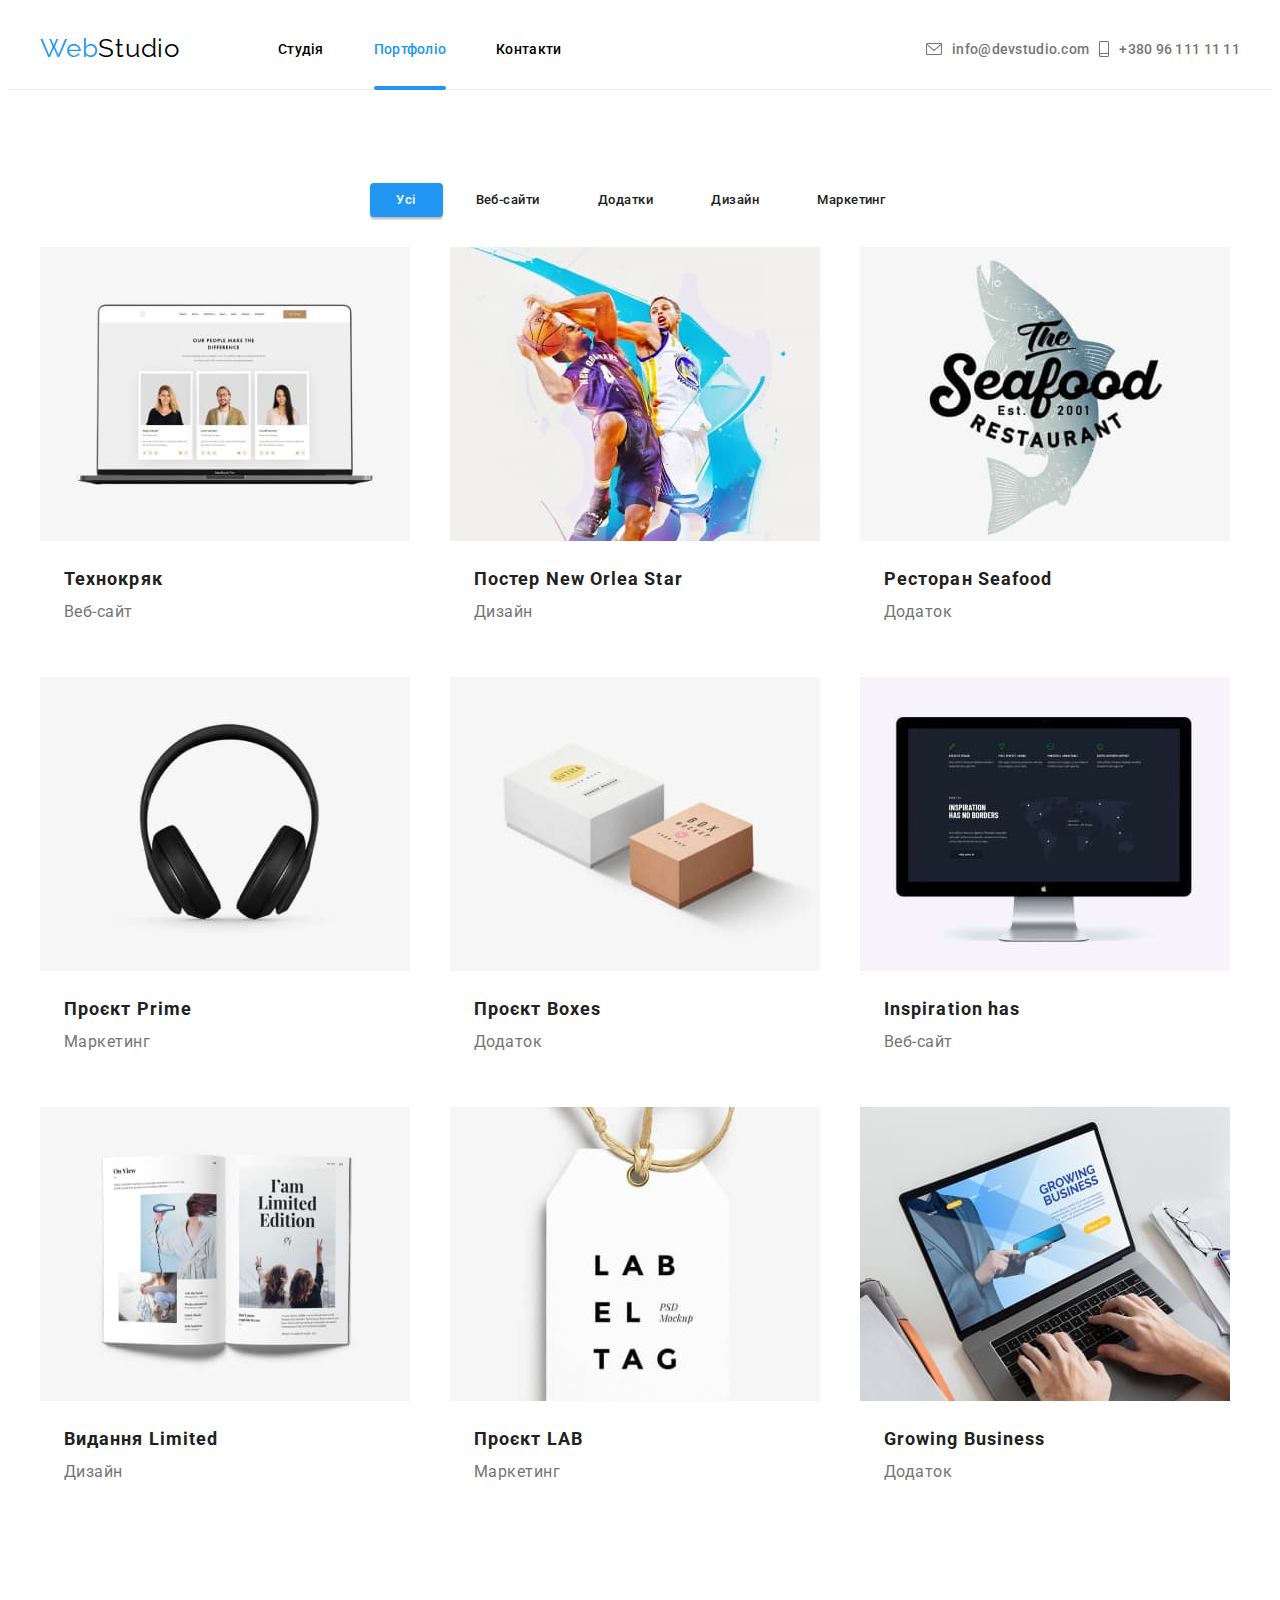
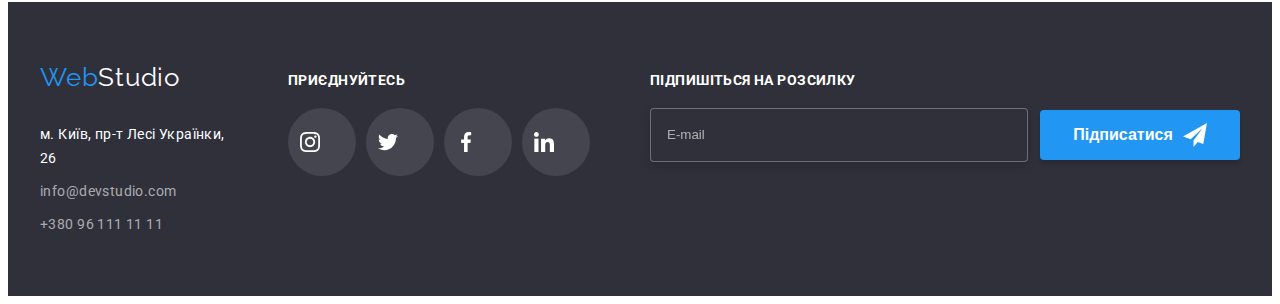
==== commit c8038f26: "fix adaptive and add adaptive to portfolio" ====
--- a/portfolio.html
+++ b/portfolio.html
@@ -1,4 +1,4 @@
-<!DOCTYPE html>
+<!doctype html>
 <html lang="en">
   <head>
     <meta charset="UTF-8" />
@@ -30,7 +30,9 @@
               <a href="./index.html" class="nav__link link">Студія</a>
             </li>
             <li class="nav__item">
-              <a href="#" class="nav__link nav__link--current link">Портфоліо</a>
+              <a href="#" class="nav__link nav__link--current link"
+                >Портфоліо</a
+              >
             </li>
             <li class="nav__item">
               <a href="#" class="nav__link link">Контакти</a>
@@ -58,6 +60,9 @@
             >
           </li>
         </ul>
+        <svg width="40" height="40" class="burger">
+          <use href="./images/icons.svg#icon-burger"></use>
+        </svg>
       </div>
     </header>
     <main>
@@ -68,7 +73,7 @@
             <li class="filters__item">
               <button
                 id="filterBtn"
-                class="filters__btn filters__btn--active filters__btn--padding"
+                class="filters__btn filters__btn--active"
                 type="button"
               >
                 Усі
@@ -302,19 +307,17 @@
     <footer class="footer">
       <div class="container">
         <div class="main-footer">
-          <a href="./index.html" class="footer__logo logo link">
-            <span class="logo__accent">Web</span>Studio
-          </a>
           <address class="address">
+            <a href="./index.html" class="footer__logo logo link">
+              <span class="logo__accent">Web</span>Studio
+            </a>
             <a
               class="address__link link"
               href="https://goo.gl/maps/UjFSazJfsUKvz2yS8"
               >м. Київ, пр-т Лесі Українки, 26</a
-            >
-            <br /><a class="address__link link" href="mailto:info@devstudio.com"
+            ><a class="address__link link" href="mailto:info@devstudio.com"
               >info@devstudio.com</a
-            >
-            <br /><a class="address__link link" href="tel:+380961111111"
+            ><a class="address__link link" href="tel:+380961111111"
               >+380 96 111 11 11</a
             >
           </address>
@@ -323,29 +326,57 @@
           <h4 class="footer-links__title">приєднуйтесь</h4>
           <ul class="social-links list">
             <li class="social-links__item">
-              <a href="#" class="social-links__link link social-links__link--bg">
-                <svg width="20" height="20" class="social-links__icon social-links__icon--white">
+              <a
+                href="#"
+                class="social-links__link link social-links__link--bg"
+              >
+                <svg
+                  width="20"
+                  height="20"
+                  class="social-links__icon social-links__icon--white"
+                >
                   <use href="./images/icons.svg#icon-inst"></use>
                 </svg>
               </a>
             </li>
             <li class="social-links__item">
-              <a href="#" class="social-links__link link social-links__link--bg">
-                <svg width="20" height="20" class="social-links__icon social-links__icon--white">
+              <a
+                href="#"
+                class="social-links__link link social-links__link--bg"
+              >
+                <svg
+                  width="20"
+                  height="20"
+                  class="social-links__icon social-links__icon--white"
+                >
                   <use href="./images/icons.svg#icon-twit"></use>
                 </svg>
               </a>
             </li>
             <li class="social-links__item">
-              <a href="#" class="social-links__link link social-links__link--bg">
-                <svg width="20" height="20" class="social-links__icon social-links__icon--white">
+              <a
+                href="#"
+                class="social-links__link link social-links__link--bg"
+              >
+                <svg
+                  width="20"
+                  height="20"
+                  class="social-links__icon social-links__icon--white"
+                >
                   <use href="./images/icons.svg#icon-facebook"></use>
                 </svg>
               </a>
             </li>
             <li class="social-links__item">
-              <a href="#" class="social-links__link link social-links__link--bg">
-                <svg width="20" height="20" class="social-links__icon social-links__icon--white">
+              <a
+                href="#"
+                class="social-links__link link social-links__link--bg"
+              >
+                <svg
+                  width="20"
+                  height="20"
+                  class="social-links__icon social-links__icon--white"
+                >
                   <use href="./images/icons.svg#icon-linkdn"></use>
                 </svg>
               </a>
--- a/css/main.min.css
+++ b/css/main.min.css
@@ -1 +1,1068 @@
-.footer-form__btn,.hero__button,.popup__button{background:#2196f3;border:none;color:#fff;border-radius:4px;font-size:16px;font-weight:700;line-height:1.875}.footer__logo,.logo__accent,.logo{font-family:Raleway;font-size:26px;letter-spacing:.78px;color:#000}body{font-family:"Roboto"}h1,h2,h3,h4,p{margin-top:0;margin-bottom:0}ul{margin-top:0;margin-bottom:0;padding-left:0}img{display:block;max-width:100%;height:auto}.list{list-style:none;padding:0}.link{text-decoration:none;color:#000}.visually-hidden{position:absolute;width:1px;height:1px;margin:-1px;border:0;padding:0;white-space:nowrap;-webkit-clip-path:inset(100%);clip-path:inset(100%);clip:rect(0 0 0 0);overflow:hidden}.container{width:1200px;margin:0 auto;padding:0 15px}.popup{position:fixed;background-color:#fff;border-radius:4px;-webkit-box-shadow:0px 2px 1px 0px rgba(0,0,0,.2),0px 1px 1px 0px rgba(0,0,0,.14),0px 1px 3px 0px rgba(0,0,0,.12);box-shadow:0px 2px 1px 0px rgba(0,0,0,.2),0px 1px 1px 0px rgba(0,0,0,.14),0px 1px 3px 0px rgba(0,0,0,.12);z-index:9999;left:50%;top:50%;-webkit-transform:translate(-50%, -50%) scale(1);-ms-transform:translate(-50%, -50%) scale(1);transform:translate(-50%, -50%) scale(1);padding:40px;width:528px;-webkit-transition:-webkit-transform 250ms cubic-bezier(0.4, 0, 0.2, 1);transition:-webkit-transform 250ms cubic-bezier(0.4, 0, 0.2, 1);transition:transform 250ms cubic-bezier(0.4, 0, 0.2, 1);transition:transform 250ms cubic-bezier(0.4, 0, 0.2, 1), -webkit-transform 250ms cubic-bezier(0.4, 0, 0.2, 1)}.overlay{height:100vh;width:100%;background-color:rgba(0,0,0,.2);position:fixed;top:0;left:0;z-index:9998;opacity:1;-webkit-transition:opactiy 250ms cubic-bezier(0.4, 0, 0.2, 1);transition:opactiy 250ms cubic-bezier(0.4, 0, 0.2, 1)}.overlay .is-hidden{opacity:0}.is-hidden{-webkit-transform:translate(-50%, -50%) scale(0);-ms-transform:translate(-50%, -50%) scale(0);transform:translate(-50%, -50%) scale(0);pointer-events:none}.no-scroll{overflow:hidden}.popup__close-btn{outline:none;border:none;background-color:rgba(0,0,0,0);border-radius:50%;position:absolute;top:8px;right:8px;padding:6px;display:-webkit-box;display:-ms-flexbox;display:flex;-webkit-box-align:center;-ms-flex-align:center;align-items:center;-webkit-box-pack:center;-ms-flex-pack:center;justify-content:center;-webkit-transition:outline 250ms cubic-bezier(0.4, 0, 0.2, 1);transition:outline 250ms cubic-bezier(0.4, 0, 0.2, 1)}.popup__close-btn svg{fill:#000;-webkit-transition:fill 250ms cubic-bezier(0.4, 0, 0.2, 1);transition:fill 250ms cubic-bezier(0.4, 0, 0.2, 1)}.popup__close-btn:hover,.popup__close-btn:focus{cursor:pointer;outline:1px solid rgba(0,0,0,.1)}.popup__close-btn:hover svg{fill:#2196f3}.popup__title{color:#212121;font-size:20px;font-weight:700;line-height:normal;letter-spacing:.6px;text-align:center}.popup__form{display:-webkit-box;display:-ms-flexbox;display:flex;-webkit-box-orient:vertical;-webkit-box-direction:normal;-ms-flex-direction:column;flex-direction:column;gap:10px;margin-top:12px}.popup__label{color:#757575;font-family:Roboto;font-size:12px;font-style:normal;font-weight:400;line-height:normal;letter-spacing:.12px;display:-webkit-box;display:-ms-flexbox;display:flex;-webkit-box-orient:vertical;-webkit-box-direction:normal;-ms-flex-direction:column;flex-direction:column;position:relative}.popup__label:focus-within .popup__svg,.popup__label:hover .popup__svg{fill:#2196f3}.popup__svg{position:absolute;left:12px;top:50%;fill:#212121;-webkit-transition:fill 250ms cubic-bezier(0.4, 0, 0.2, 1);transition:fill 250ms cubic-bezier(0.4, 0, 0.2, 1)}.popup__input{border-radius:4px;border:1px solid rgba(33,33,33,.2);padding:11px 42px;margin-top:4px;-webkit-transition:outline 250ms cubic-bezier(0.4, 0, 0.2, 1);transition:outline 250ms cubic-bezier(0.4, 0, 0.2, 1)}.popup__input:hover,.popup__input:focus{outline:1px solid #2196f3}.popup__input::-webkit-input-placeholder{color:rgba(117,117,117,.5);font-family:Roboto;font-size:12px;font-style:normal;font-weight:400;line-height:normal;letter-spacing:.12px;position:relative}.popup__input::-moz-placeholder{color:rgba(117,117,117,.5);font-family:Roboto;font-size:12px;font-style:normal;font-weight:400;line-height:normal;letter-spacing:.12px;position:relative}.popup__input:-ms-input-placeholder{color:rgba(117,117,117,.5);font-family:Roboto;font-size:12px;font-style:normal;font-weight:400;line-height:normal;letter-spacing:.12px;position:relative}.popup__input::-ms-input-placeholder{color:rgba(117,117,117,.5);font-family:Roboto;font-size:12px;font-style:normal;font-weight:400;line-height:normal;letter-spacing:.12px;position:relative}.popup__input::placeholder{color:rgba(117,117,117,.5);font-family:Roboto;font-size:12px;font-style:normal;font-weight:400;line-height:normal;letter-spacing:.12px;position:relative}.popup__input--textarea{padding:11px 12px;resize:none}.popup__checkbox-container{display:-webkit-box;display:-ms-flexbox;display:flex;-webkit-box-align:center;-ms-flex-align:center;align-items:center;margin-top:20px;margin-bottom:30px;gap:7px;-webkit-box-pack:center;-ms-flex-pack:center;justify-content:center}.popup__policy-label{color:#757575;font-family:Roboto;font-size:14px;font-style:normal;font-weight:400;line-height:24px;letter-spacing:.42px}.popup__policy-label a{color:#2196f3}.popup__button{display:block;padding:10px 52px;font-family:inherit;letter-spacing:.96px;margin:0 auto;-webkit-transition:opacity 250ms cubic-bezier(0.4, 0, 0.2, 1);transition:opacity 250ms cubic-bezier(0.4, 0, 0.2, 1)}.popup__button:hover,.popup__button:focus{opacity:.7;cursor:pointer}input[type=checkbox]{appearance:none;-webkit-appearance:none;-moz-appearance:none;width:16px;height:15px;border-radius:2px;border:1px solid #333;cursor:pointer;outline:none;position:relative}input[type=checkbox]:checked{background-color:#2196f3;border:1px solid #2196f3}input[type=checkbox]:checked::after{content:url("data:image/svg+xml;charset=UTF-8,<svg style='position: relative; bottom: 2px; left: 1px' xmlns='http://www.w3.org/2000/svg' width='13' height='10' fill='white' viewBox='0 0 13 10'><path d='M1.95703 4.75166L1.88825 4.68604L1.81923 4.75141L0.93123 5.59258L0.854858 5.66492L0.930974 5.73753L4.42671 9.07236L4.49574 9.1382L4.56476 9.07236L12.069 1.91352L12.1449 1.84116L12.069 1.76881L11.1873 0.927644L11.1183 0.861826L11.0493 0.927611L4.49577 7.17353L1.95703 4.75166Z'/></svg>")}.social-links{display:-webkit-box;display:-ms-flexbox;display:flex;gap:10px;-webkit-box-pack:center;-ms-flex-pack:center;justify-content:center}.social-links__link{display:-webkit-box;display:-ms-flexbox;display:flex;-webkit-box-align:center;-ms-flex-align:center;align-items:center;border-radius:50%;padding:12px;-webkit-transition:background-color 250ms cubic-bezier(0.4, 0, 0.2, 1);transition:background-color 250ms cubic-bezier(0.4, 0, 0.2, 1);width:44px;height:44px}.social-links__link:hover,.social-links__link:focus{background-color:#2196f3;cursor:pointer}.social-links__link:hover svg{fill:#fff}.social-links__icon{fill:#afb1b8;-webkit-transition:fill 250ms cubic-bezier(0.4, 0, 0.2, 1);transition:fill 250ms cubic-bezier(0.4, 0, 0.2, 1)}.social-links__link--bg{background-color:rgba(255,255,255,.1)}.social-links__icon--white{fill:#fff}.logo{margin-right:93px}.logo__accent{color:#2196f3}.footer__logo{color:#fff}.nav__link--current{color:#2196f3}.nav__link--current::before{content:"";position:absolute;display:inline-block;border-bottom:4px solid #2196f3;border-radius:2px;width:100%;top:45px;-webkit-transition:-webkit-transform 250ms cubic-bezier(0.4, 0, 0.2, 1);transition:-webkit-transform 250ms cubic-bezier(0.4, 0, 0.2, 1);transition:transform 250ms cubic-bezier(0.4, 0, 0.2, 1);transition:transform 250ms cubic-bezier(0.4, 0, 0.2, 1), -webkit-transform 250ms cubic-bezier(0.4, 0, 0.2, 1)}.nav__link--current:hover::before,.nav__link--current:focus::before{-webkit-transform:translateY(-30px);-ms-transform:translateY(-30px);transform:translateY(-30px)}.header{padding-top:24px;padding-bottom:25px;border-bottom:1px solid #ececec}.header .container{display:-webkit-box;display:-ms-flexbox;display:flex;-webkit-box-align:center;-ms-flex-align:center;align-items:center}.nav__list,.contacts-list{display:-webkit-box;display:-ms-flexbox;display:flex;gap:50px}.contacts-list{margin-left:auto}.contacts-list__svg{fill:#757575;-webkit-transition:fill 250ms cubic-bezier(0.4, 0, 0.2, 1);transition:fill 250ms cubic-bezier(0.4, 0, 0.2, 1)}.nav__link{position:relative}.nav__link,.contacts-list__link{font-size:14px;line-height:normal;letter-spacing:0.28px;text-transform:none;font-weight:500;-webkit-transition:color 250ms cubic-bezier(0.4, 0, 0.2, 1);transition:color 250ms cubic-bezier(0.4, 0, 0.2, 1)}.nav__link:hover,.nav__link:focus,.contacts-list__link:hover,.contacts-list__link:focus{color:#2196f3}.nav__link:hover .contacts-list__svg,.contacts-list__link:hover .contacts-list__svg{fill:#2196f3}.contacts-list__link{color:#757575;display:-webkit-box;display:-ms-flexbox;display:flex;-webkit-box-align:center;-ms-flex-align:center;align-items:center;gap:10px}.hero{background:-webkit-gradient(linear, left top, left bottom, from(rgba(47, 48, 58, 0.4)), to(rgba(47, 48, 58, 0.4))),url(../images/bg.png) no-repeat;background:linear-gradient(rgba(47, 48, 58, 0.4), rgba(47, 48, 58, 0.4)),url(../images/bg.png) no-repeat;background-size:cover;padding-top:200px;padding-bottom:200px}.hero__title{color:#fff;text-align:center;font-size:44px;line-height:1.36364;letter-spacing:2.64px;text-transform:uppercase;font-weight:900;margin-bottom:30px}.hero__button{display:block;padding:10px 32px;border-radius:4px;letter-spacing:.96px;margin:0 auto;-webkit-transition:opacity 250ms cubic-bezier(0.4, 0, 0.2, 1);transition:opacity 250ms cubic-bezier(0.4, 0, 0.2, 1)}.hero__button:hover,.hero__button:focus{opacity:.7;cursor:pointer}.special{padding-top:94px;padding-bottom:94px}.special__list{display:-webkit-box;display:-ms-flexbox;display:flex;gap:30px}.special__item{font-size:14px;line-height:normal;letter-spacing:0.42px;text-transform:uppercase;color:#212121;-ms-flex-preferred-size:calc((100% - 30px*(4 - 1))/4);flex-basis:calc((100% - 30px*(4 - 1))/4)}.special__item::before{content:"";display:inline-block;background-color:#f5f4fa;background-repeat:no-repeat;width:270px;height:120px;background-position:center;border-radius:4px}.special__item:nth-child(1)::before{background-image:url("../images/antenna.svg")}.special__item:nth-child(2)::before{background-image:url("../images/clock.svg")}.special__item:nth-child(3)::before{background-image:url("../images/diagram.svg")}.special__item:nth-child(4)::before{background-image:url("../images/astronaut.svg")}.special__title{font-size:14px;margin-bottom:10px;margin-top:30px}.special__signature{color:#757575;font-size:14px;line-height:1.71429;letter-spacing:0.42px;text-transform:none}.what-we-doing{padding-bottom:94px}.what-we-doing__list{display:-webkit-box;display:-ms-flexbox;display:flex;gap:30px}.what-we-doing__item{-ms-flex-preferred-size:calc((100% - 20px*(3 - 1))/3);flex-basis:calc((100% - 20px*(3 - 1))/3);position:relative}.what-we-doing__name{width:100%;background-color:rgba(47,48,58,.8);position:absolute;bottom:0;color:#fff;text-align:center;font-size:14px;line-height:normal;letter-spacing:0.42px;text-transform:uppercase;font-weight:700;padding:27px 0}.what-we-doing__title{text-align:center;font-size:36px;line-height:normal;letter-spacing:1.08px;text-transform:none;margin-bottom:50px}.our-team{background:#f5f4fa;padding-top:94px;padding-bottom:94px}.our-team__title{text-align:center;font-size:36px;line-height:normal;letter-spacing:1.08px;text-transform:none;margin-bottom:50px}.our-team__list{display:-webkit-box;display:-ms-flexbox;display:flex;gap:30px;text-align:center}.our-team__item{background-color:#fff;padding-bottom:30px;border-radius:0 0 4px 4px;-webkit-box-shadow:1px 4px 6px 0px rgba(0,0,0,.16),0px 4px 4px 0px rgba(0,0,0,.06),0px 1px 1px 0px rgba(0,0,0,.12);box-shadow:1px 4px 6px 0px rgba(0,0,0,.16),0px 4px 4px 0px rgba(0,0,0,.06),0px 1px 1px 0px rgba(0,0,0,.12)}.our-team__img{width:270px;height:260px;margin-bottom:30px}.our-team__name,.our-team__profession{color:#212121;font-size:16px;line-height:normal;letter-spacing:0.48px;text-transform:none;font-size:16px;font-weight:500;letter-spacing:.48px}.our-team__profession{margin-top:10px;color:#757575;font-weight:400}.our-team__social-links{margin-top:16px}.regular-customers{text-align:center;padding-top:94px;padding-bottom:94px}.regular-customers__title{color:#212121;text-align:center;font-size:36px;line-height:normal;letter-spacing:1.08px;text-transform:none;font-weight:700}.regular-customers__list{display:-webkit-box;display:-ms-flexbox;display:flex;gap:30px;-webkit-box-pack:center;-ms-flex-pack:center;justify-content:center;margin-top:50px}.regular-customers__link{display:-webkit-box;display:-ms-flexbox;display:flex;-webkit-box-align:center;-ms-flex-align:center;align-items:center;width:170px;height:92px;border:1px solid #afb1b8;border-radius:4px;-webkit-transition:border 250ms cubic-bezier(0.4, 0, 0.2, 1);transition:border 250ms cubic-bezier(0.4, 0, 0.2, 1)}.regular-customers__link:hover{border:1px solid #2196f3}.regular-customers__link svg{fill:#afb1b8;-webkit-transition:fill 250ms cubic-bezier(0.4, 0, 0.2, 1);transition:fill 250ms cubic-bezier(0.4, 0, 0.2, 1)}.regular-customers__link:hover svg{fill:#2196f3}.footer{background:#2f303a;padding-top:60px;padding-bottom:60px}.footer .container{display:-webkit-box;display:-ms-flexbox;display:flex;gap:70px}.address{margin-top:20px}.address__link{color:rgba(255,255,255,.6);font-size:14px;line-height:1.71429;letter-spacing:0.42px;text-transform:none;-webkit-transition:color 250ms cubic-bezier(0.4, 0, 0.2, 1);transition:color 250ms cubic-bezier(0.4, 0, 0.2, 1)}.address__link:first-child{color:#fff}.address__link:hover{color:#2196f3}.footer-links,.footer-form{padding-top:10px}.footer-links__title,.footer-form__title{color:#fff;font-size:14px;line-height:normal;letter-spacing:0.42px;text-transform:uppercase;padding-bottom:20px}.footer__form-btn{margin-left:23px}.footer-form__form{display:-webkit-box;display:-ms-flexbox;display:flex;gap:12px}.footer-form__input{width:358px;height:50px;border:1px solid rgba(255,255,255,.3);-webkit-filter:drop-shadow(0px 4px 4px rgba(0, 0, 0, 0.15));filter:drop-shadow(0px 4px 4px rgba(0, 0, 0, 0.15));border-radius:4px;background-color:#2f303a;color:rgba(255,255,255,.6);padding-left:16px;margin-bottom:20px;-webkit-transition:border-color 250ms cubic-bezier(0.4, 0, 0.2, 1);transition:border-color 250ms cubic-bezier(0.4, 0, 0.2, 1)}.footer-form__input:hover,.footer-form__input:focus{outline:none;border-color:#2196f3}.footer-form__input::-webkit-input-placeholder{color:rgba(255,255,255,.6)}.footer-form__input::-moz-placeholder{color:rgba(255,255,255,.6)}.footer-form__input:-ms-input-placeholder{color:rgba(255,255,255,.6)}.footer-form__input::-ms-input-placeholder{color:rgba(255,255,255,.6)}.footer-form__input::placeholder{color:rgba(255,255,255,.6)}.footer-form__btn{width:200px;height:50px;-webkit-box-shadow:0px 4px 4px rgba(0,0,0,.15);box-shadow:0px 4px 4px rgba(0,0,0,.15);display:-webkit-box;display:-ms-flexbox;display:flex;-webkit-box-align:center;-ms-flex-align:center;align-items:center;-webkit-box-pack:center;-ms-flex-pack:center;justify-content:center;gap:10px;-webkit-transition:background-color 250ms cubic-bezier(0.4, 0, 0.2, 1);transition:background-color 250ms cubic-bezier(0.4, 0, 0.2, 1)}.footer-form__btn::after{content:"";display:inline-block;width:24px;height:24px;background-image:url(../images/icon-send.svg)}.footer-form__btn:hover,.footer-form__btn:focus{background-color:#188ce8;cursor:pointer}.footer-form__btn:active{-webkit-transform:scale(0.9);-ms-transform:scale(0.9);transform:scale(0.9)}.projects{padding-top:93px;padding-bottom:95px}.filters{display:-webkit-box;display:-ms-flexbox;display:flex;gap:8px;-webkit-box-pack:center;-ms-flex-pack:center;justify-content:center;margin-bottom:50px}.filters__btn{border:none;min-width:73px;font-family:Roboto;border-radius:4px;padding:6px 22px;background-color:#fff;color:#212121;font-weight:500;line-height:1.625;letter-spacing:.48px;-webkit-transition:background-color 250ms cubic-bezier(0.4, 0, 0.2, 1),-webkit-box-shadow 250ms cubic-bezier(0.4, 0, 0.2, 1);transition:background-color 250ms cubic-bezier(0.4, 0, 0.2, 1),-webkit-box-shadow 250ms cubic-bezier(0.4, 0, 0.2, 1);transition:background-color 250ms cubic-bezier(0.4, 0, 0.2, 1),box-shadow 250ms cubic-bezier(0.4, 0, 0.2, 1);transition:background-color 250ms cubic-bezier(0.4, 0, 0.2, 1),box-shadow 250ms cubic-bezier(0.4, 0, 0.2, 1),-webkit-box-shadow 250ms cubic-bezier(0.4, 0, 0.2, 1)}.filters__btn:hover,.filters__btn:focus{background-color:#2196f3;color:#fff;-webkit-box-shadow:0px 2px 2px 0px rgba(0,0,0,.12),0px 1px 2px 0px rgba(0,0,0,.08),0px 3px 1px 0px rgba(0,0,0,.1);box-shadow:0px 2px 2px 0px rgba(0,0,0,.12),0px 1px 2px 0px rgba(0,0,0,.08),0px 3px 1px 0px rgba(0,0,0,.1);cursor:pointer}.filters__btn--active{background:#2196f3;color:#fff;-webkit-box-shadow:0px 2px 2px 0px rgba(0,0,0,.12),0px 1px 2px 0px rgba(0,0,0,.08),0px 3px 1px 0px rgba(0,0,0,.1);box-shadow:0px 2px 2px 0px rgba(0,0,0,.12),0px 1px 2px 0px rgba(0,0,0,.08),0px 3px 1px 0px rgba(0,0,0,.1)}.filters__btn--padding{padding:6px 25px}.projects__list{display:-webkit-box;display:-ms-flexbox;display:flex;gap:30px;-ms-flex-wrap:wrap;flex-wrap:wrap}.projects__item{-ms-flex-preferred-size:calc((100% - 30px*(3 - 1))/3);flex-basis:calc((100% - 30px*(3 - 1))/3)}.projects__content{display:block;-webkit-transition:-webkit-box-shadow 250ms cubic-bezier(0.4, 0, 0.2, 1);transition:-webkit-box-shadow 250ms cubic-bezier(0.4, 0, 0.2, 1);transition:box-shadow 250ms cubic-bezier(0.4, 0, 0.2, 1);transition:box-shadow 250ms cubic-bezier(0.4, 0, 0.2, 1), -webkit-box-shadow 250ms cubic-bezier(0.4, 0, 0.2, 1)}.projects__content:hover,.projects__content:focus{-webkit-box-shadow:1px 4px 6px 0px rgba(0,0,0,.16),0px 4px 4px 0px rgba(0,0,0,.06),0px 1px 1px 0px rgba(0,0,0,.12);box-shadow:1px 4px 6px 0px rgba(0,0,0,.16),0px 4px 4px 0px rgba(0,0,0,.06),0px 1px 1px 0px rgba(0,0,0,.12)}.projects__content:hover .projects__hover-content,.projects__content:focus .projects__hover-content{-webkit-transform:translateY(-100%);-ms-transform:translateY(-100%);transform:translateY(-100%)}.projects__title{color:#212121;font-size:18px;line-height:2;letter-spacing:1.08px;text-transform:none;padding-top:20px;padding-left:24px;padding-right:24px}.projects__signature{color:#757575;line-height:1.875;letter-spacing:.48px;padding-bottom:20px;padding-left:24px;padding-right:24px}.projects__img-container{max-height:294px;position:relative;overflow:hidden}.projects__hover-content{background-image:-webkit-gradient(linear, left top, left bottom, from(rgba(33, 150, 243, 0.9)), to(rgba(33, 150, 243, 0.9)));background-image:linear-gradient(rgba(33, 150, 243, 0.9), rgba(33, 150, 243, 0.9));height:100%;width:100%;position:absolute;color:#fff;padding:63px 24px;font-size:18px;line-height:1.55;letter-spacing:.54px;-webkit-transition:-webkit-transform 250ms cubic-bezier(0.4, 0, 0.2, 1);transition:-webkit-transform 250ms cubic-bezier(0.4, 0, 0.2, 1);transition:transform 250ms cubic-bezier(0.4, 0, 0.2, 1);transition:transform 250ms cubic-bezier(0.4, 0, 0.2, 1), -webkit-transform 250ms cubic-bezier(0.4, 0, 0.2, 1)}/*# sourceMappingURL=main.min.css.map */+.footer-form__btn, .hero__button, .popup__button {
+  background: #2196f3;
+  border: none;
+  color: #fff;
+  border-radius: 4px;
+  font-size: 16px;
+  font-weight: 700;
+  line-height: 1.875;
+}
+
+.footer__logo, .logo__accent, .logo {
+  font-family: Raleway;
+  font-size: 26px;
+  letter-spacing: 0.78px;
+  color: #000;
+}
+
+body {
+  font-family: "Roboto";
+}
+
+::-webkit-scrollbar {
+  display: none;
+}
+@media screen and (min-width: 1200px) {
+  ::-webkit-scrollbar {
+    display: block;
+  }
+}
+
+h1,
+h2,
+h3,
+h4,
+p {
+  margin-top: 0;
+  margin-bottom: 0;
+}
+
+ul {
+  margin-top: 0;
+  margin-bottom: 0;
+  padding-left: 0;
+}
+
+img {
+  display: block;
+  max-width: 100%;
+  height: auto;
+}
+
+.list {
+  list-style: none;
+  padding: 0;
+}
+
+.link {
+  text-decoration: none;
+  color: #000;
+}
+
+.visually-hidden {
+  position: absolute;
+  width: 1px;
+  height: 1px;
+  margin: -1px;
+  border: 0;
+  padding: 0;
+  white-space: nowrap;
+  clip-path: inset(100%);
+  clip: rect(0 0 0 0);
+  overflow: hidden;
+}
+
+.container {
+  min-width: 320px;
+  margin: 0 auto;
+  padding: 0 15px;
+}
+@media screen and (min-width: 480px) {
+  .container {
+    width: 480px;
+  }
+}
+@media screen and (min-width: 768px) {
+  .container {
+    width: 768px;
+  }
+}
+@media screen and (min-width: 1200px) {
+  .container {
+    width: 1200px;
+  }
+}
+
+.popup {
+  position: fixed;
+  background-color: #fff;
+  border-radius: 4px;
+  box-shadow: 0px 2px 1px 0px rgba(0, 0, 0, 0.2), 0px 1px 1px 0px rgba(0, 0, 0, 0.14), 0px 1px 3px 0px rgba(0, 0, 0, 0.12);
+  z-index: 9999;
+  left: 50%;
+  top: 50%;
+  transform: translate(-50%, -50%) scale(1);
+  padding: 40px;
+  width: 450px;
+  transition: transform 250ms cubic-bezier(0.4, 0, 0.2, 1);
+}
+@media screen and (min-width: 1440px) {
+  .popup {
+    width: 528px;
+  }
+}
+
+.overlay {
+  height: 100vh;
+  width: 100%;
+  background-color: rgba(0, 0, 0, 0.2);
+  position: fixed;
+  top: 0;
+  left: 0;
+  z-index: 9998;
+  opacity: 1;
+  transition: opactiy 250ms cubic-bezier(0.4, 0, 0.2, 1);
+}
+.overlay .is-hidden {
+  opacity: 0;
+}
+
+.is-hidden {
+  transform: translate(-50%, -50%) scale(0);
+  pointer-events: none;
+}
+
+.no-scroll {
+  overflow: hidden;
+}
+
+.popup__close-btn {
+  outline: none;
+  border: none;
+  background-color: transparent;
+  border-radius: 50%;
+  position: absolute;
+  top: 8px;
+  right: 8px;
+  padding: 6px;
+  display: flex;
+  align-items: center;
+  justify-content: center;
+  transition: outline 250ms cubic-bezier(0.4, 0, 0.2, 1);
+}
+.popup__close-btn svg {
+  fill: #000;
+  transition: fill 250ms cubic-bezier(0.4, 0, 0.2, 1);
+}
+.popup__close-btn:hover, .popup__close-btn:focus {
+  cursor: pointer;
+  outline: 1px solid rgba(0, 0, 0, 0.1);
+}
+.popup__close-btn:hover svg {
+  fill: #2196f3;
+}
+
+.popup__title {
+  color: #212121;
+  font-size: 20px;
+  font-weight: 700;
+  line-height: normal;
+  letter-spacing: 0.6px;
+  text-align: center;
+}
+
+.popup__form {
+  display: flex;
+  flex-direction: column;
+  gap: 10px;
+  margin-top: 12px;
+}
+
+.popup__label {
+  color: #757575;
+  font-size: 12px;
+  font-style: normal;
+  font-weight: 400;
+  line-height: normal;
+  letter-spacing: 0.12px;
+  display: flex;
+  flex-direction: column;
+  position: relative;
+}
+.popup__label:focus-within .popup__svg, .popup__label:hover .popup__svg {
+  fill: #2196f3;
+}
+
+.popup__svg {
+  position: absolute;
+  left: 12px;
+  top: 50%;
+  fill: #212121;
+  transition: fill 250ms cubic-bezier(0.4, 0, 0.2, 1);
+}
+
+.popup__input {
+  border-radius: 4px;
+  border: 1px solid rgba(33, 33, 33, 0.2);
+  padding: 11px 42px;
+  margin-top: 4px;
+  transition: outline 250ms cubic-bezier(0.4, 0, 0.2, 1);
+}
+.popup__input:hover, .popup__input:focus {
+  outline: 1px solid #2196f3;
+}
+.popup__input::placeholder {
+  color: rgba(117, 117, 117, 0.5);
+  font-family: Roboto;
+  font-size: 12px;
+  font-style: normal;
+  font-weight: 400;
+  line-height: normal;
+  letter-spacing: 0.12px;
+  position: relative;
+}
+
+.popup__input--textarea {
+  padding: 11px 12px;
+  resize: none;
+}
+
+.popup__checkbox-container {
+  display: flex;
+  align-items: center;
+  margin-top: 20px;
+  margin-bottom: 30px;
+  gap: 7px;
+  justify-content: center;
+}
+
+.popup__policy-label {
+  color: #757575;
+  font-size: 12px;
+  letter-spacing: 0.36px;
+  font-style: normal;
+  font-weight: 400;
+  line-height: 24px;
+}
+@media screen and (min-width: 1200px) {
+  .popup__policy-label {
+    font-size: 14px;
+    letter-spacing: 0.42px;
+  }
+}
+.popup__policy-label a {
+  color: #2196f3;
+}
+
+.popup__button {
+  display: block;
+  padding: 10px 52px;
+  font-family: inherit;
+  letter-spacing: 0.96px;
+  margin: 0 auto;
+  transition: opacity 250ms cubic-bezier(0.4, 0, 0.2, 1);
+}
+.popup__button:hover, .popup__button:focus {
+  opacity: 0.7;
+  cursor: pointer;
+}
+
+input[type=checkbox] {
+  appearance: none;
+  -webkit-appearance: none;
+  -moz-appearance: none;
+  width: 16px;
+  height: 15px;
+  border-radius: 2px;
+  border: 1px solid #333;
+  cursor: pointer;
+  outline: none;
+  position: relative;
+}
+input[type=checkbox]:checked {
+  background-color: #2196f3;
+  border: 1px solid #2196f3;
+}
+input[type=checkbox]:checked::after {
+  content: url("data:image/svg+xml;charset=UTF-8,<svg style='position: relative; bottom: 2px; left: 1px' xmlns='http://www.w3.org/2000/svg' width='13' height='10' fill='white' viewBox='0 0 13 10'><path d='M1.95703 4.75166L1.88825 4.68604L1.81923 4.75141L0.93123 5.59258L0.854858 5.66492L0.930974 5.73753L4.42671 9.07236L4.49574 9.1382L4.56476 9.07236L12.069 1.91352L12.1449 1.84116L12.069 1.76881L11.1873 0.927644L11.1183 0.861826L11.0493 0.927611L4.49577 7.17353L1.95703 4.75166Z'/></svg>");
+}
+
+.social-links {
+  display: flex;
+  gap: 10px;
+  justify-content: center;
+}
+
+.social-links__link {
+  display: flex;
+  align-items: center;
+  border-radius: 50%;
+  padding: 12px;
+  transition: background-color 250ms cubic-bezier(0.4, 0, 0.2, 1);
+  width: 44px;
+  height: 44px;
+}
+.social-links__link:hover, .social-links__link:focus {
+  background-color: #2196f3;
+  cursor: pointer;
+}
+.social-links__link:hover svg {
+  fill: #fff;
+}
+
+.social-links__icon {
+  fill: #afb1b8;
+  transition: fill 250ms cubic-bezier(0.4, 0, 0.2, 1);
+}
+
+.social-links__link--bg {
+  background-color: rgba(255, 255, 255, 0.1);
+}
+
+.social-links__icon--white {
+  fill: #fff;
+}
+
+.logo {
+  font-style: normal;
+  width: 134px;
+  height: 28px;
+}
+@media screen and (min-width: 768px) {
+  .logo {
+    margin-right: 88px;
+  }
+}
+@media screen and (min-width: 1200px) {
+  .logo {
+    width: 145px;
+    height: 31px;
+    margin-right: 93px;
+  }
+}
+
+.logo__accent {
+  color: #2196f3;
+}
+
+.footer__logo {
+  color: #fff;
+}
+
+.nav__link--current {
+  color: #2196f3;
+}
+.nav__link--current::before {
+  content: "";
+  position: absolute;
+  display: inline-block;
+  border-bottom: 4px solid #2196f3;
+  border-radius: 2px;
+  width: 100%;
+  transition: transform 250ms cubic-bezier(0.4, 0, 0.2, 1);
+}
+@media screen and (min-width: 768px) {
+  .nav__link--current::before {
+    bottom: -35px;
+  }
+}
+@media screen and (min-width: 1200px) {
+  .nav__link--current::before {
+    bottom: -33px;
+  }
+}
+.nav__link--current:hover::before, .nav__link--current:focus::before {
+  transform: translateY(-30px);
+}
+
+.header {
+  padding: 16px 0;
+  border-bottom: 1px solid #ececec;
+  position: relative;
+}
+@media screen and (min-width: 768px) {
+  .header {
+    padding: 21px 0;
+  }
+}
+@media screen and (min-width: 1200px) {
+  .header {
+    padding: 25px 0;
+  }
+}
+.header .container {
+  display: flex;
+  align-items: center;
+  justify-content: space-between;
+}
+@media screen and (min-width: 1200px) {
+  .header .container {
+    justify-content: center;
+  }
+}
+
+.nav__list,
+.contacts-list {
+  display: none;
+}
+@media screen and (min-width: 768px) {
+  .nav__list,
+  .contacts-list {
+    display: flex;
+    gap: 50px;
+  }
+}
+
+.contacts-list {
+  margin-left: auto;
+  flex-direction: column;
+  gap: 10px;
+}
+@media screen and (min-width: 1200px) {
+  .contacts-list {
+    flex-direction: row;
+  }
+}
+
+.contacts-list__svg {
+  fill: #757575;
+  transition: fill 250ms cubic-bezier(0.4, 0, 0.2, 1);
+}
+
+.nav__link {
+  position: relative;
+}
+
+.nav__link,
+.contacts-list__link {
+  font-size: 14px;
+  line-height: normal;
+  letter-spacing: 0.28px;
+  text-transform: none;
+  font-weight: 500;
+  transition: color 250ms cubic-bezier(0.4, 0, 0.2, 1);
+}
+.nav__link:hover, .nav__link:focus,
+.contacts-list__link:hover,
+.contacts-list__link:focus {
+  color: #2196f3;
+}
+.nav__link:hover .contacts-list__svg,
+.contacts-list__link:hover .contacts-list__svg {
+  fill: #2196f3;
+}
+
+.contacts-list__link {
+  color: #757575;
+  display: flex;
+  align-items: center;
+  gap: 10px;
+}
+
+@media screen and (min-width: 768px) {
+  .burger {
+    display: none;
+  }
+}
+
+.hero {
+  background: linear-gradient(rgba(47, 48, 58, 0.4), rgba(47, 48, 58, 0.4)), url(../images/bg.png) no-repeat;
+  padding: 118px 0;
+  background-size: cover;
+  background-position: center;
+}
+@media screen and (min-width: 1200px) {
+  .hero {
+    padding: 200px 0;
+  }
+}
+
+.hero__title {
+  color: #fff;
+  text-align: center;
+  font-size: 26px;
+  line-height: 1.61538;
+  letter-spacing: 1.56px;
+  text-transform: uppercase;
+  font-weight: 900;
+  margin-bottom: 30px;
+}
+@media screen and (min-width: 1200px) {
+  .hero__title {
+    font-size: 44px;
+    line-height: 1.36364;
+    letter-spacing: 2.64px;
+    text-transform: uppercase;
+  }
+}
+
+.hero__button {
+  display: block;
+  padding: 10px 24px;
+  border-radius: 4px;
+  letter-spacing: 0.96px;
+  margin: 0 auto;
+  transition: opacity 250ms cubic-bezier(0.4, 0, 0.2, 1);
+}
+.hero__button:hover, .hero__button:focus {
+  opacity: 0.7;
+  cursor: pointer;
+}
+@media screen and (min-width: 1200px) {
+  .hero__button {
+    padding: 10px 32px;
+  }
+}
+
+.special {
+  padding-top: 94px;
+  padding-bottom: 94px;
+}
+
+.special__list {
+  display: flex;
+  gap: 30px;
+  flex-wrap: wrap;
+}
+@media screen and (min-width: 1200px) {
+  .special__list {
+    flex-wrap: nowrap;
+  }
+}
+
+.special__item {
+  font-size: 14px;
+  line-height: normal;
+  letter-spacing: 0.42px;
+  text-transform: uppercase;
+  color: #212121;
+  flex-basis: 100%;
+}
+@media screen and (min-width: 768px) {
+  .special__item {
+    flex-basis: calc((100% - 30px * (2 - 1)) / 2);
+  }
+}
+.special__item::before {
+  content: "";
+  display: inline-block;
+  background-color: #f5f4fa;
+  background-repeat: no-repeat;
+  width: 270px;
+  height: 120px;
+  background-position: right;
+  border-radius: 4px;
+}
+@media screen and (min-width: 768px) {
+  .special__item::before {
+    background-position: center;
+  }
+}
+.special__item:nth-child(1)::before {
+  background-image: url("../images/antenna.svg");
+}
+.special__item:nth-child(2)::before {
+  background-image: url("../images/clock.svg");
+}
+.special__item:nth-child(3)::before {
+  background-image: url("../images/diagram.svg");
+}
+.special__item:nth-child(4)::before {
+  background-image: url("../images/astronaut.svg");
+}
+
+.special__title {
+  font-size: 14px;
+  margin-bottom: 10px;
+  margin-top: 30px;
+  text-align: center;
+}
+@media screen and (min-width: 768px) {
+  .special__title {
+    text-align: left;
+  }
+}
+
+.special__signature {
+  color: #757575;
+  font-size: 14px;
+  line-height: 1.71429;
+  letter-spacing: 0.42px;
+  text-transform: none;
+}
+
+.what-we-doing {
+  padding-bottom: 94px;
+  display: none;
+}
+@media screen and (min-width: 1200px) {
+  .what-we-doing {
+    display: block;
+  }
+}
+
+.what-we-doing__list {
+  display: flex;
+  gap: 30px;
+}
+
+.what-we-doing__item {
+  flex-basis: calc((100% - 20px * (3 - 1)) / 3);
+  position: relative;
+}
+
+.what-we-doing__name {
+  width: 100%;
+  background-color: rgba(47, 48, 58, 0.8);
+  position: absolute;
+  bottom: 0;
+  color: #fff;
+  text-align: center;
+  font-size: 14px;
+  line-height: normal;
+  letter-spacing: 0.42px;
+  text-transform: uppercase;
+  font-weight: 700;
+  padding: 27px 0;
+}
+
+.what-we-doing__title {
+  text-align: center;
+  font-size: 36px;
+  line-height: normal;
+  letter-spacing: 1.08px;
+  text-transform: none;
+  margin-bottom: 50px;
+}
+
+.our-team {
+  background: #f5f4fa;
+  padding: 60px 0;
+}
+@media screen and (min-width: 1200px) {
+  .our-team {
+    padding: 94px 0;
+  }
+}
+
+.our-team__title {
+  text-align: center;
+  font-size: 36px;
+  line-height: normal;
+  letter-spacing: 1.08px;
+  text-transform: none;
+  margin-bottom: 30px;
+}
+@media screen and (min-width: 1200px) {
+  .our-team__title {
+    margin-bottom: 50px;
+  }
+}
+
+.our-team__list {
+  display: flex;
+  gap: 30px;
+  text-align: center;
+  flex-wrap: wrap;
+}
+@media screen and (min-width: 1200px) {
+  .our-team__list {
+    flex-wrap: nowrap;
+  }
+}
+
+.our-team__item {
+  background-color: #fff;
+  padding-bottom: 30px;
+  border-radius: 0 0 4px 4px;
+  box-shadow: 1px 4px 6px 0px rgba(0, 0, 0, 0.16), 0px 4px 4px 0px rgba(0, 0, 0, 0.06), 0px 1px 1px 0px rgba(0, 0, 0, 0.12);
+  flex-basis: calc((100% - 30px * (1 - 1)) / 1);
+}
+@media screen and (min-width: 768px) {
+  .our-team__item {
+    flex-basis: calc((100% - 30px * (2 - 1)) / 2);
+  }
+}
+@media screen and (min-width: 1200px) {
+  .our-team__item {
+    flex-basis: calc((100% - 30px * (4 - 1)) / 4);
+  }
+}
+
+.our-team__img {
+  width: 100%;
+  height: 460px;
+  margin-bottom: 30px;
+}
+@media screen and (min-width: 768px) {
+  .our-team__img {
+    height: 374px;
+  }
+}
+@media screen and (min-width: 1200px) {
+  .our-team__img {
+    height: 260px;
+  }
+}
+
+.our-team__name,
+.our-team__profession {
+  color: #212121;
+  font-size: 16px;
+  line-height: normal;
+  letter-spacing: 0.48px;
+  text-transform: none;
+  font-size: 16px;
+  font-weight: 500;
+  letter-spacing: 0.48px;
+}
+
+.our-team__profession {
+  margin-top: 10px;
+  color: #757575;
+  font-weight: 400;
+}
+
+.our-team__social-links {
+  margin-top: 16px;
+}
+
+.regular-customers {
+  text-align: center;
+  padding-top: 94px;
+  padding-bottom: 94px;
+}
+
+.regular-customers__title {
+  color: #212121;
+  text-align: center;
+  font-size: 36px;
+  line-height: normal;
+  letter-spacing: 1.08px;
+  text-transform: none;
+  font-weight: 700;
+  margin-bottom: 30px;
+}
+@media screen and (min-width: 1200px) {
+  .regular-customers__title {
+    margin-bottom: 50px;
+  }
+}
+
+.regular-customers__list {
+  display: flex;
+  gap: 30px;
+  justify-content: center;
+  flex-wrap: wrap;
+}
+@media screen and (min-width: 1200px) {
+  .regular-customers__list {
+    flex-wrap: nowrap;
+  }
+}
+
+.regular-customers__item {
+  flex-basis: calc((100% - 30px * (2 - 1)) / 2);
+}
+@media screen and (min-width: 768px) {
+  .regular-customers__item {
+    flex-basis: calc((100% - 30px * (3 - 1)) / 3);
+  }
+}
+
+.regular-customers__link {
+  display: flex;
+  align-items: center;
+  justify-content: center;
+  width: 100%;
+  height: 92px;
+  border: 1px solid #afb1b8;
+  border-radius: 4px;
+  transition: border 250ms cubic-bezier(0.4, 0, 0.2, 1);
+}
+.regular-customers__link:hover {
+  border: 1px solid #2196f3;
+}
+.regular-customers__link svg {
+  fill: #afb1b8;
+  transition: fill 250ms cubic-bezier(0.4, 0, 0.2, 1);
+}
+.regular-customers__link:hover svg {
+  fill: #2196f3;
+}
+
+.footer {
+  background: #2f303a;
+  padding-top: 60px;
+  padding-bottom: 60px;
+}
+.footer .container {
+  display: flex;
+  gap: 60px;
+  justify-content: center;
+  align-items: center;
+  flex-direction: column;
+}
+@media screen and (min-width: 768px) {
+  .footer .container {
+    flex-wrap: wrap;
+    justify-content: space-around;
+    flex-direction: row;
+    align-items: flex-start;
+  }
+}
+@media screen and (min-width: 1200px) {
+  .footer .container {
+    flex-wrap: nowrap;
+    justify-content: space-between;
+    flex-direction: row;
+  }
+}
+
+.address {
+  display: flex;
+  flex-direction: column;
+  align-items: center;
+  gap: 9px;
+}
+.address .logo {
+  margin-right: 0;
+  margin-bottom: 20px;
+}
+@media screen and (min-width: 1200px) {
+  .address {
+    align-items: flex-start;
+  }
+}
+
+.address__link {
+  color: rgba(255, 255, 255, 0.6);
+  font-size: 14px;
+  line-height: 1.71429;
+  letter-spacing: 0.42px;
+  text-transform: none;
+  transition: color 250ms cubic-bezier(0.4, 0, 0.2, 1);
+  font-style: normal;
+}
+.address__link:nth-child(2) {
+  color: #fff;
+}
+.address__link:hover {
+  color: #2196f3;
+}
+
+.footer-links,
+.footer-form {
+  padding-top: 10px;
+  display: flex;
+  flex-direction: column;
+  align-items: center;
+}
+@media screen and (min-width: 768px) {
+  .footer-links,
+  .footer-form {
+    display: block;
+  }
+}
+
+.footer-links__title,
+.footer-form__title {
+  color: #fff;
+  font-size: 14px;
+  line-height: normal;
+  letter-spacing: 0.42px;
+  text-transform: uppercase;
+  padding-bottom: 20px;
+}
+@media screen and (min-width: 768px) and (max-width: 1200px) {
+  .footer-links__title,
+  .footer-form__title {
+    text-align: center;
+  }
+}
+
+.footer__form-btn {
+  margin-left: 23px;
+}
+
+.footer-form__form {
+  display: flex;
+  flex-direction: column;
+  align-items: center;
+  gap: 20px;
+}
+@media screen and (min-width: 1200px) {
+  .footer-form__form {
+    flex-direction: row;
+    gap: 12px;
+  }
+}
+
+.footer-form__input {
+  width: 450px;
+  height: 50px;
+  border: 1px solid rgba(255, 255, 255, 0.3);
+  filter: drop-shadow(0px 4px 4px rgba(0, 0, 0, 0.15));
+  border-radius: 4px;
+  background-color: #2f303a;
+  color: rgba(255, 255, 255, 0.6);
+  padding-left: 16px;
+  transition: border-color 250ms cubic-bezier(0.4, 0, 0.2, 1);
+}
+@media screen and (min-width: 1200px) {
+  .footer-form__input {
+    width: 358px;
+  }
+}
+.footer-form__input:hover, .footer-form__input:focus {
+  outline: none;
+  border-color: #2196f3;
+}
+.footer-form__input::placeholder {
+  color: rgba(255, 255, 255, 0.6);
+}
+
+.footer-form__btn {
+  width: 200px;
+  height: 50px;
+  box-shadow: 0px 4px 4px rgba(0, 0, 0, 0.15);
+  display: flex;
+  align-items: center;
+  justify-content: center;
+  gap: 10px;
+  transition: background-color 250ms cubic-bezier(0.4, 0, 0.2, 1);
+}
+.footer-form__btn::after {
+  content: "";
+  display: inline-block;
+  width: 24px;
+  height: 24px;
+  background-image: url(../images/icon-send.svg);
+}
+.footer-form__btn:hover, .footer-form__btn:focus {
+  background-color: #188ce8;
+  cursor: pointer;
+}
+.footer-form__btn:active {
+  transform: scale(0.9);
+}
+
+.projects {
+  padding-top: 93px;
+  padding-bottom: 95px;
+}
+
+.filters {
+  display: flex;
+  gap: 8px;
+  margin-bottom: 40px;
+  flex-wrap: wrap;
+}
+@media screen and (min-width: 768px) {
+  .filters {
+    flex-wrap: nowrap;
+    justify-content: center;
+    margin-bottom: 30px;
+  }
+}
+
+.filters__btn {
+  border: none;
+  min-width: 73px;
+  font-family: Roboto;
+  border-radius: 4px;
+  padding: 6px 22px;
+  background-color: #fff;
+  color: #212121;
+  font-weight: 500;
+  line-height: 1.625;
+  letter-spacing: 0.48px;
+  transition: background-color 250ms cubic-bezier(0.4, 0, 0.2, 1), box-shadow 250ms cubic-bezier(0.4, 0, 0.2, 1);
+}
+.filters__btn:hover, .filters__btn:focus {
+  background-color: #2196f3;
+  color: #fff;
+  box-shadow: 0px 2px 2px 0px rgba(0, 0, 0, 0.12), 0px 1px 2px 0px rgba(0, 0, 0, 0.08), 0px 3px 1px 0px rgba(0, 0, 0, 0.1);
+  cursor: pointer;
+}
+.filters__btn:nth-child(1) {
+  padding: 6px 25px;
+}
+
+.filters__btn--active {
+  background: #2196f3;
+  color: #fff;
+  box-shadow: 0px 2px 2px 0px rgba(0, 0, 0, 0.12), 0px 1px 2px 0px rgba(0, 0, 0, 0.08), 0px 3px 1px 0px rgba(0, 0, 0, 0.1);
+}
+
+.projects__list {
+  display: flex;
+  gap: 30px;
+  flex-wrap: wrap;
+}
+
+.projects__item {
+  flex-basis: 100%;
+}
+@media screen and (min-width: 768px) {
+  .projects__item {
+    flex-basis: calc((100% - 30px * (2 - 1)) / 2);
+  }
+}
+@media screen and (min-width: 1200px) {
+  .projects__item {
+    flex-basis: calc((100% - 30px * (3 - 1)) / 3);
+  }
+}
+
+.projects__content {
+  display: block;
+  transition: box-shadow 250ms cubic-bezier(0.4, 0, 0.2, 1);
+}
+.projects__content:hover, .projects__content:focus {
+  box-shadow: 1px 4px 6px 0px rgba(0, 0, 0, 0.16), 0px 4px 4px 0px rgba(0, 0, 0, 0.06), 0px 1px 1px 0px rgba(0, 0, 0, 0.12);
+}
+.projects__content:hover .projects__hover-content, .projects__content:focus .projects__hover-content {
+  transform: translateY(-100%);
+}
+
+.projects__title {
+  color: #212121;
+  font-size: 18px;
+  line-height: 2;
+  letter-spacing: 1.08px;
+  text-transform: none;
+  padding-top: 20px;
+  padding-left: 24px;
+  padding-right: 24px;
+}
+
+.projects__signature {
+  color: #757575;
+  line-height: 1.875;
+  letter-spacing: 0.48px;
+  padding-bottom: 20px;
+  padding-left: 24px;
+  padding-right: 24px;
+}
+
+.projects__img-container {
+  max-height: 294px;
+  position: relative;
+  overflow: hidden;
+}
+
+.projects__hover-content {
+  background-image: linear-gradient(rgba(33, 150, 243, 0.9), rgba(33, 150, 243, 0.9));
+  height: 100%;
+  width: 100%;
+  position: absolute;
+  color: #fff;
+  padding: 63px 24px;
+  font-size: 18px;
+  line-height: 1.55;
+  letter-spacing: 0.54px;
+  transition: transform 250ms cubic-bezier(0.4, 0, 0.2, 1);
+}
+
+/*# sourceMappingURL=main.min.css.map */
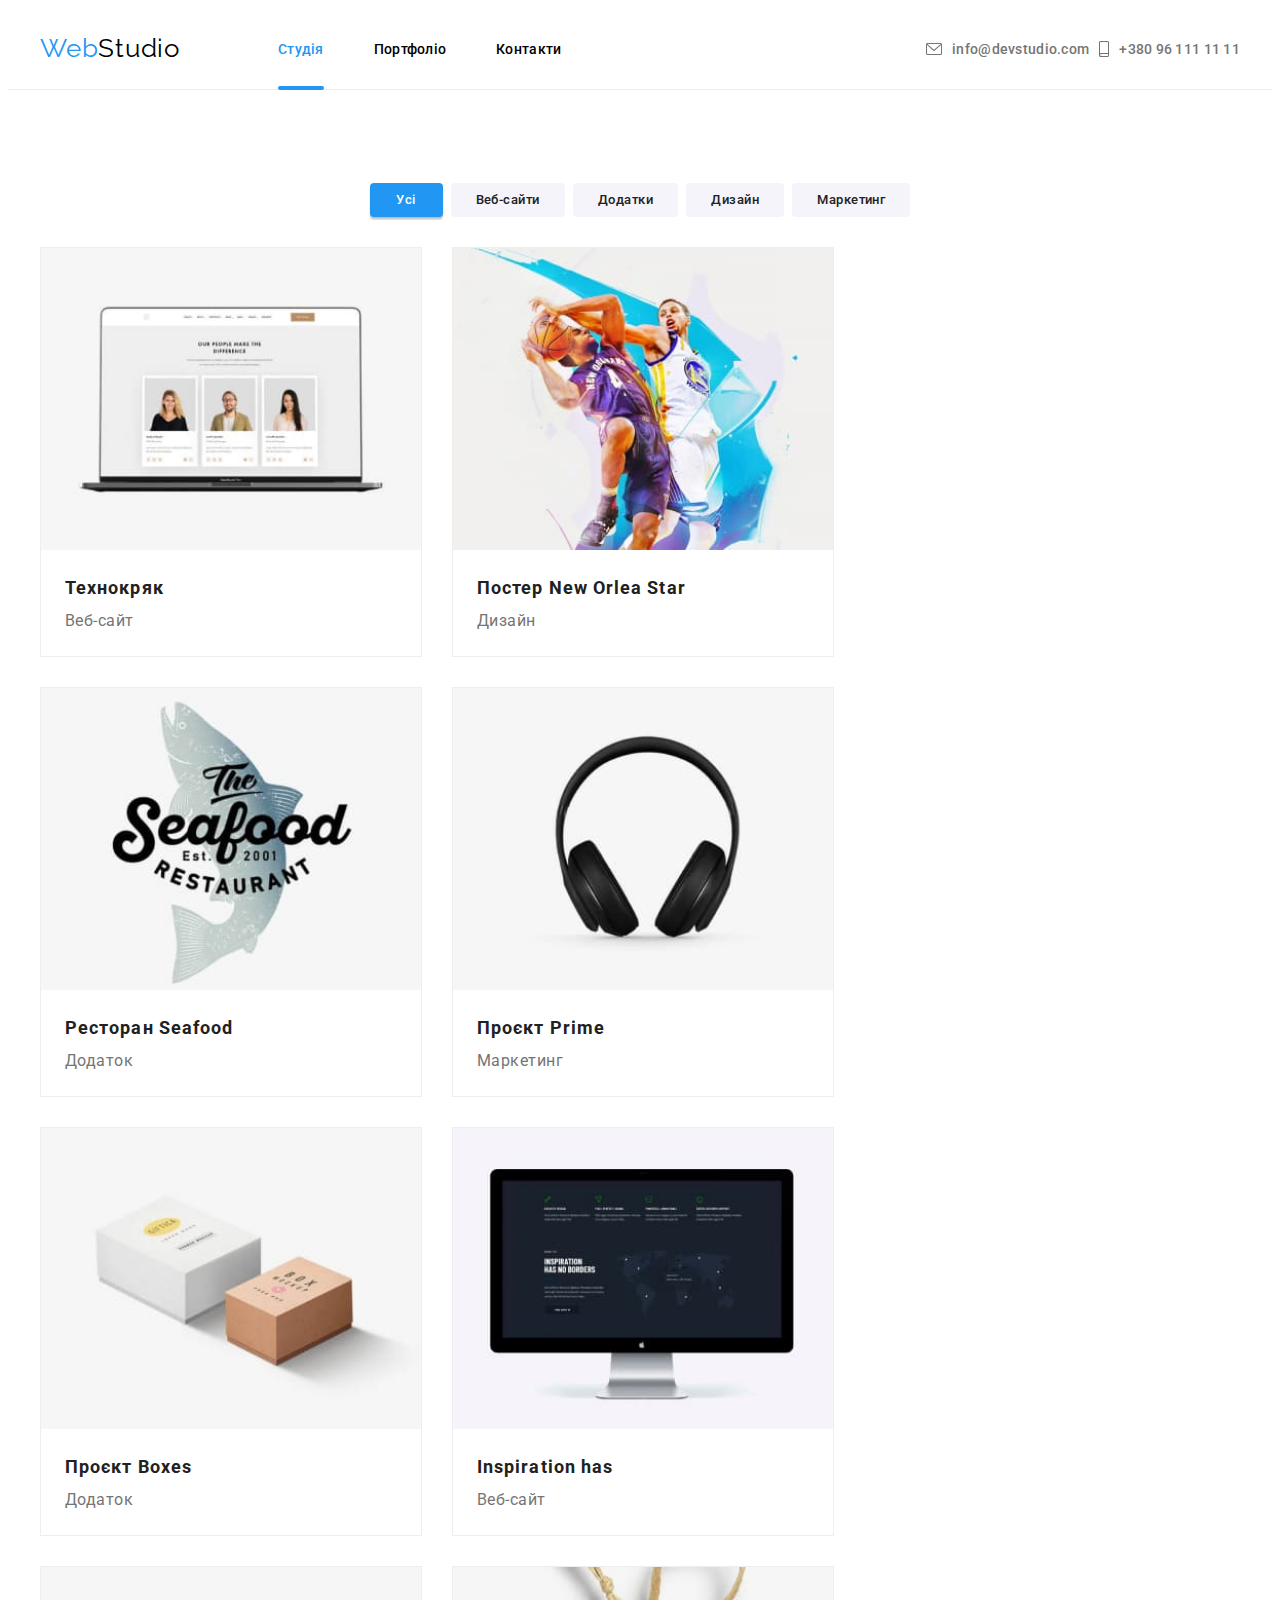
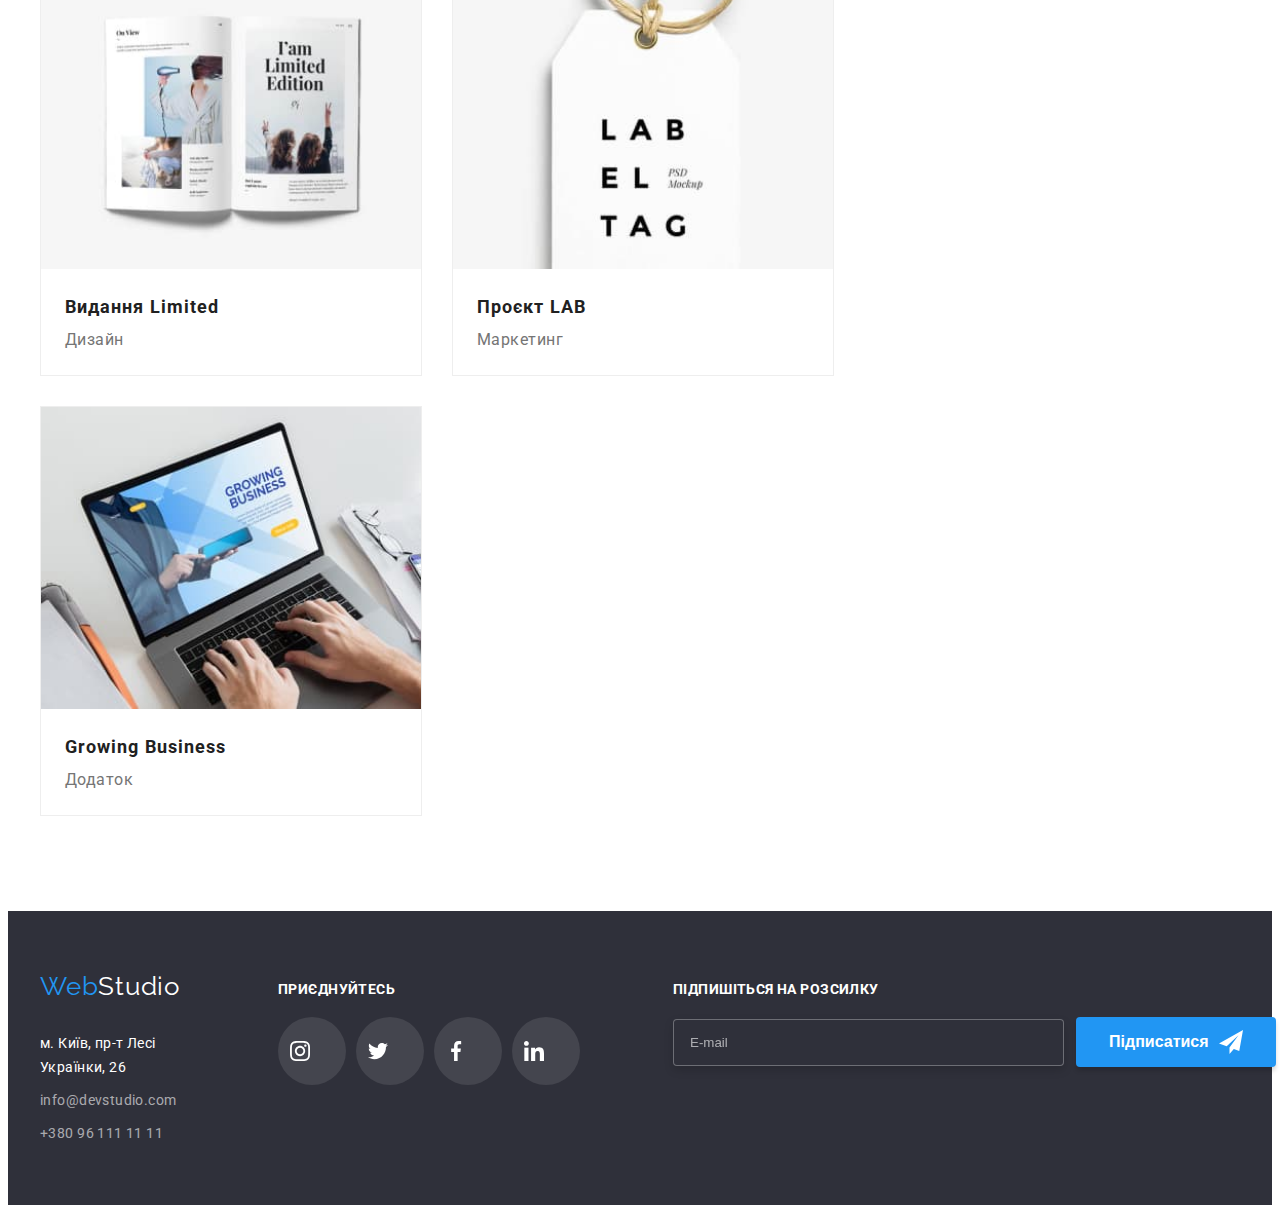
==== commit 44f34a1f: "add mobile menu" ====
--- a/portfolio.html
+++ b/portfolio.html
@@ -27,12 +27,10 @@
         <nav class="nav">
           <ul class="nav__list list">
             <li class="nav__item">
-              <a href="./index.html" class="nav__link link">Студія</a>
+              <a href="#" class="nav__link nav__link--current link">Студія</a>
             </li>
             <li class="nav__item">
-              <a href="#" class="nav__link nav__link--current link"
-                >Портфоліо</a
-              >
+              <a href="./portfolio.html" class="nav__link link">Портфоліо</a>
             </li>
             <li class="nav__item">
               <a href="#" class="nav__link link">Контакти</a>
@@ -60,9 +58,61 @@
             >
           </li>
         </ul>
-        <svg width="40" height="40" class="burger">
+        <svg width="40" height="40" class="header__btn" data-menu-open>
           <use href="./images/icons.svg#icon-burger"></use>
         </svg>
+      </div>
+      <div class="menu" data-menu>
+        <svg width="40" height="40" class="header__btn-close" data-menu-close>
+          <use href="./images/icons.svg#icon-closebtn"></use>
+        </svg>
+        <ul class="menu__list list">
+          <li class="menu__item">
+            <a href="./index.html" class="menu__link link">Студія</a>
+          </li>
+          <li class="menu__item">
+            <a href="#" class="menu__link link">Портфоліо</a>
+          </li>
+          <li class="menu__item">
+            <a href="#" class="menu__link link">Контакти</a>
+          </li>
+        </ul>
+        <ul class="menu__contacts-list list">
+          <li class="menu__contacts-item">
+            <a
+              class="menu__contacts-link menu__contacts-link--big link"
+              href="tel:+380961111111"
+              >+380 96 111 11 11</a
+            >
+          </li>
+          <li class="menu__contacts-item">
+            <a class="menu__contacts-link link" href="mailto:info@devstudio.com"
+              >info@devstudio.com</a
+            >
+          </li>
+        </ul>
+        <ul class="menu__social-list list">
+          <li class="menu__social-item">
+            <a href="https://instagram.com/" class="menu__social-link link"
+              >Instagram</a
+            >
+          </li>
+          <li class="menu__social-item">
+            <a href="https://twitter.com/" class="menu__social-link link"
+              >Twitter</a
+            >
+          </li>
+          <li class="menu__social-item">
+            <a href="https://facebook.com/" class="menu__social-link link"
+              >Facebook</a
+            >
+          </li>
+          <li class="menu__social-item">
+            <a href="https://linkedin.com/" class="menu__social-link link"
+              >Linkedin</a
+            >
+          </li>
+        </ul>
       </div>
     </header>
     <main>
@@ -397,6 +447,7 @@
         </div>
       </div>
     </footer>
+    <script src="./js/mobile-menu.js"></script>
 
     <script>
       const filterButtons = document.querySelectorAll(".filters__btn");
--- a/css/main.min.css
+++ b/css/main.min.css
@@ -1,1068 +1 @@
-.footer-form__btn, .hero__button, .popup__button {
-  background: #2196f3;
-  border: none;
-  color: #fff;
-  border-radius: 4px;
-  font-size: 16px;
-  font-weight: 700;
-  line-height: 1.875;
-}
-
-.footer__logo, .logo__accent, .logo {
-  font-family: Raleway;
-  font-size: 26px;
-  letter-spacing: 0.78px;
-  color: #000;
-}
-
-body {
-  font-family: "Roboto";
-}
-
-::-webkit-scrollbar {
-  display: none;
-}
-@media screen and (min-width: 1200px) {
-  ::-webkit-scrollbar {
-    display: block;
-  }
-}
-
-h1,
-h2,
-h3,
-h4,
-p {
-  margin-top: 0;
-  margin-bottom: 0;
-}
-
-ul {
-  margin-top: 0;
-  margin-bottom: 0;
-  padding-left: 0;
-}
-
-img {
-  display: block;
-  max-width: 100%;
-  height: auto;
-}
-
-.list {
-  list-style: none;
-  padding: 0;
-}
-
-.link {
-  text-decoration: none;
-  color: #000;
-}
-
-.visually-hidden {
-  position: absolute;
-  width: 1px;
-  height: 1px;
-  margin: -1px;
-  border: 0;
-  padding: 0;
-  white-space: nowrap;
-  clip-path: inset(100%);
-  clip: rect(0 0 0 0);
-  overflow: hidden;
-}
-
-.container {
-  min-width: 320px;
-  margin: 0 auto;
-  padding: 0 15px;
-}
-@media screen and (min-width: 480px) {
-  .container {
-    width: 480px;
-  }
-}
-@media screen and (min-width: 768px) {
-  .container {
-    width: 768px;
-  }
-}
-@media screen and (min-width: 1200px) {
-  .container {
-    width: 1200px;
-  }
-}
-
-.popup {
-  position: fixed;
-  background-color: #fff;
-  border-radius: 4px;
-  box-shadow: 0px 2px 1px 0px rgba(0, 0, 0, 0.2), 0px 1px 1px 0px rgba(0, 0, 0, 0.14), 0px 1px 3px 0px rgba(0, 0, 0, 0.12);
-  z-index: 9999;
-  left: 50%;
-  top: 50%;
-  transform: translate(-50%, -50%) scale(1);
-  padding: 40px;
-  width: 450px;
-  transition: transform 250ms cubic-bezier(0.4, 0, 0.2, 1);
-}
-@media screen and (min-width: 1440px) {
-  .popup {
-    width: 528px;
-  }
-}
-
-.overlay {
-  height: 100vh;
-  width: 100%;
-  background-color: rgba(0, 0, 0, 0.2);
-  position: fixed;
-  top: 0;
-  left: 0;
-  z-index: 9998;
-  opacity: 1;
-  transition: opactiy 250ms cubic-bezier(0.4, 0, 0.2, 1);
-}
-.overlay .is-hidden {
-  opacity: 0;
-}
-
-.is-hidden {
-  transform: translate(-50%, -50%) scale(0);
-  pointer-events: none;
-}
-
-.no-scroll {
-  overflow: hidden;
-}
-
-.popup__close-btn {
-  outline: none;
-  border: none;
-  background-color: transparent;
-  border-radius: 50%;
-  position: absolute;
-  top: 8px;
-  right: 8px;
-  padding: 6px;
-  display: flex;
-  align-items: center;
-  justify-content: center;
-  transition: outline 250ms cubic-bezier(0.4, 0, 0.2, 1);
-}
-.popup__close-btn svg {
-  fill: #000;
-  transition: fill 250ms cubic-bezier(0.4, 0, 0.2, 1);
-}
-.popup__close-btn:hover, .popup__close-btn:focus {
-  cursor: pointer;
-  outline: 1px solid rgba(0, 0, 0, 0.1);
-}
-.popup__close-btn:hover svg {
-  fill: #2196f3;
-}
-
-.popup__title {
-  color: #212121;
-  font-size: 20px;
-  font-weight: 700;
-  line-height: normal;
-  letter-spacing: 0.6px;
-  text-align: center;
-}
-
-.popup__form {
-  display: flex;
-  flex-direction: column;
-  gap: 10px;
-  margin-top: 12px;
-}
-
-.popup__label {
-  color: #757575;
-  font-size: 12px;
-  font-style: normal;
-  font-weight: 400;
-  line-height: normal;
-  letter-spacing: 0.12px;
-  display: flex;
-  flex-direction: column;
-  position: relative;
-}
-.popup__label:focus-within .popup__svg, .popup__label:hover .popup__svg {
-  fill: #2196f3;
-}
-
-.popup__svg {
-  position: absolute;
-  left: 12px;
-  top: 50%;
-  fill: #212121;
-  transition: fill 250ms cubic-bezier(0.4, 0, 0.2, 1);
-}
-
-.popup__input {
-  border-radius: 4px;
-  border: 1px solid rgba(33, 33, 33, 0.2);
-  padding: 11px 42px;
-  margin-top: 4px;
-  transition: outline 250ms cubic-bezier(0.4, 0, 0.2, 1);
-}
-.popup__input:hover, .popup__input:focus {
-  outline: 1px solid #2196f3;
-}
-.popup__input::placeholder {
-  color: rgba(117, 117, 117, 0.5);
-  font-family: Roboto;
-  font-size: 12px;
-  font-style: normal;
-  font-weight: 400;
-  line-height: normal;
-  letter-spacing: 0.12px;
-  position: relative;
-}
-
-.popup__input--textarea {
-  padding: 11px 12px;
-  resize: none;
-}
-
-.popup__checkbox-container {
-  display: flex;
-  align-items: center;
-  margin-top: 20px;
-  margin-bottom: 30px;
-  gap: 7px;
-  justify-content: center;
-}
-
-.popup__policy-label {
-  color: #757575;
-  font-size: 12px;
-  letter-spacing: 0.36px;
-  font-style: normal;
-  font-weight: 400;
-  line-height: 24px;
-}
-@media screen and (min-width: 1200px) {
-  .popup__policy-label {
-    font-size: 14px;
-    letter-spacing: 0.42px;
-  }
-}
-.popup__policy-label a {
-  color: #2196f3;
-}
-
-.popup__button {
-  display: block;
-  padding: 10px 52px;
-  font-family: inherit;
-  letter-spacing: 0.96px;
-  margin: 0 auto;
-  transition: opacity 250ms cubic-bezier(0.4, 0, 0.2, 1);
-}
-.popup__button:hover, .popup__button:focus {
-  opacity: 0.7;
-  cursor: pointer;
-}
-
-input[type=checkbox] {
-  appearance: none;
-  -webkit-appearance: none;
-  -moz-appearance: none;
-  width: 16px;
-  height: 15px;
-  border-radius: 2px;
-  border: 1px solid #333;
-  cursor: pointer;
-  outline: none;
-  position: relative;
-}
-input[type=checkbox]:checked {
-  background-color: #2196f3;
-  border: 1px solid #2196f3;
-}
-input[type=checkbox]:checked::after {
-  content: url("data:image/svg+xml;charset=UTF-8,<svg style='position: relative; bottom: 2px; left: 1px' xmlns='http://www.w3.org/2000/svg' width='13' height='10' fill='white' viewBox='0 0 13 10'><path d='M1.95703 4.75166L1.88825 4.68604L1.81923 4.75141L0.93123 5.59258L0.854858 5.66492L0.930974 5.73753L4.42671 9.07236L4.49574 9.1382L4.56476 9.07236L12.069 1.91352L12.1449 1.84116L12.069 1.76881L11.1873 0.927644L11.1183 0.861826L11.0493 0.927611L4.49577 7.17353L1.95703 4.75166Z'/></svg>");
-}
-
-.social-links {
-  display: flex;
-  gap: 10px;
-  justify-content: center;
-}
-
-.social-links__link {
-  display: flex;
-  align-items: center;
-  border-radius: 50%;
-  padding: 12px;
-  transition: background-color 250ms cubic-bezier(0.4, 0, 0.2, 1);
-  width: 44px;
-  height: 44px;
-}
-.social-links__link:hover, .social-links__link:focus {
-  background-color: #2196f3;
-  cursor: pointer;
-}
-.social-links__link:hover svg {
-  fill: #fff;
-}
-
-.social-links__icon {
-  fill: #afb1b8;
-  transition: fill 250ms cubic-bezier(0.4, 0, 0.2, 1);
-}
-
-.social-links__link--bg {
-  background-color: rgba(255, 255, 255, 0.1);
-}
-
-.social-links__icon--white {
-  fill: #fff;
-}
-
-.logo {
-  font-style: normal;
-  width: 134px;
-  height: 28px;
-}
-@media screen and (min-width: 768px) {
-  .logo {
-    margin-right: 88px;
-  }
-}
-@media screen and (min-width: 1200px) {
-  .logo {
-    width: 145px;
-    height: 31px;
-    margin-right: 93px;
-  }
-}
-
-.logo__accent {
-  color: #2196f3;
-}
-
-.footer__logo {
-  color: #fff;
-}
-
-.nav__link--current {
-  color: #2196f3;
-}
-.nav__link--current::before {
-  content: "";
-  position: absolute;
-  display: inline-block;
-  border-bottom: 4px solid #2196f3;
-  border-radius: 2px;
-  width: 100%;
-  transition: transform 250ms cubic-bezier(0.4, 0, 0.2, 1);
-}
-@media screen and (min-width: 768px) {
-  .nav__link--current::before {
-    bottom: -35px;
-  }
-}
-@media screen and (min-width: 1200px) {
-  .nav__link--current::before {
-    bottom: -33px;
-  }
-}
-.nav__link--current:hover::before, .nav__link--current:focus::before {
-  transform: translateY(-30px);
-}
-
-.header {
-  padding: 16px 0;
-  border-bottom: 1px solid #ececec;
-  position: relative;
-}
-@media screen and (min-width: 768px) {
-  .header {
-    padding: 21px 0;
-  }
-}
-@media screen and (min-width: 1200px) {
-  .header {
-    padding: 25px 0;
-  }
-}
-.header .container {
-  display: flex;
-  align-items: center;
-  justify-content: space-between;
-}
-@media screen and (min-width: 1200px) {
-  .header .container {
-    justify-content: center;
-  }
-}
-
-.nav__list,
-.contacts-list {
-  display: none;
-}
-@media screen and (min-width: 768px) {
-  .nav__list,
-  .contacts-list {
-    display: flex;
-    gap: 50px;
-  }
-}
-
-.contacts-list {
-  margin-left: auto;
-  flex-direction: column;
-  gap: 10px;
-}
-@media screen and (min-width: 1200px) {
-  .contacts-list {
-    flex-direction: row;
-  }
-}
-
-.contacts-list__svg {
-  fill: #757575;
-  transition: fill 250ms cubic-bezier(0.4, 0, 0.2, 1);
-}
-
-.nav__link {
-  position: relative;
-}
-
-.nav__link,
-.contacts-list__link {
-  font-size: 14px;
-  line-height: normal;
-  letter-spacing: 0.28px;
-  text-transform: none;
-  font-weight: 500;
-  transition: color 250ms cubic-bezier(0.4, 0, 0.2, 1);
-}
-.nav__link:hover, .nav__link:focus,
-.contacts-list__link:hover,
-.contacts-list__link:focus {
-  color: #2196f3;
-}
-.nav__link:hover .contacts-list__svg,
-.contacts-list__link:hover .contacts-list__svg {
-  fill: #2196f3;
-}
-
-.contacts-list__link {
-  color: #757575;
-  display: flex;
-  align-items: center;
-  gap: 10px;
-}
-
-@media screen and (min-width: 768px) {
-  .burger {
-    display: none;
-  }
-}
-
-.hero {
-  background: linear-gradient(rgba(47, 48, 58, 0.4), rgba(47, 48, 58, 0.4)), url(../images/bg.png) no-repeat;
-  padding: 118px 0;
-  background-size: cover;
-  background-position: center;
-}
-@media screen and (min-width: 1200px) {
-  .hero {
-    padding: 200px 0;
-  }
-}
-
-.hero__title {
-  color: #fff;
-  text-align: center;
-  font-size: 26px;
-  line-height: 1.61538;
-  letter-spacing: 1.56px;
-  text-transform: uppercase;
-  font-weight: 900;
-  margin-bottom: 30px;
-}
-@media screen and (min-width: 1200px) {
-  .hero__title {
-    font-size: 44px;
-    line-height: 1.36364;
-    letter-spacing: 2.64px;
-    text-transform: uppercase;
-  }
-}
-
-.hero__button {
-  display: block;
-  padding: 10px 24px;
-  border-radius: 4px;
-  letter-spacing: 0.96px;
-  margin: 0 auto;
-  transition: opacity 250ms cubic-bezier(0.4, 0, 0.2, 1);
-}
-.hero__button:hover, .hero__button:focus {
-  opacity: 0.7;
-  cursor: pointer;
-}
-@media screen and (min-width: 1200px) {
-  .hero__button {
-    padding: 10px 32px;
-  }
-}
-
-.special {
-  padding-top: 94px;
-  padding-bottom: 94px;
-}
-
-.special__list {
-  display: flex;
-  gap: 30px;
-  flex-wrap: wrap;
-}
-@media screen and (min-width: 1200px) {
-  .special__list {
-    flex-wrap: nowrap;
-  }
-}
-
-.special__item {
-  font-size: 14px;
-  line-height: normal;
-  letter-spacing: 0.42px;
-  text-transform: uppercase;
-  color: #212121;
-  flex-basis: 100%;
-}
-@media screen and (min-width: 768px) {
-  .special__item {
-    flex-basis: calc((100% - 30px * (2 - 1)) / 2);
-  }
-}
-.special__item::before {
-  content: "";
-  display: inline-block;
-  background-color: #f5f4fa;
-  background-repeat: no-repeat;
-  width: 270px;
-  height: 120px;
-  background-position: right;
-  border-radius: 4px;
-}
-@media screen and (min-width: 768px) {
-  .special__item::before {
-    background-position: center;
-  }
-}
-.special__item:nth-child(1)::before {
-  background-image: url("../images/antenna.svg");
-}
-.special__item:nth-child(2)::before {
-  background-image: url("../images/clock.svg");
-}
-.special__item:nth-child(3)::before {
-  background-image: url("../images/diagram.svg");
-}
-.special__item:nth-child(4)::before {
-  background-image: url("../images/astronaut.svg");
-}
-
-.special__title {
-  font-size: 14px;
-  margin-bottom: 10px;
-  margin-top: 30px;
-  text-align: center;
-}
-@media screen and (min-width: 768px) {
-  .special__title {
-    text-align: left;
-  }
-}
-
-.special__signature {
-  color: #757575;
-  font-size: 14px;
-  line-height: 1.71429;
-  letter-spacing: 0.42px;
-  text-transform: none;
-}
-
-.what-we-doing {
-  padding-bottom: 94px;
-  display: none;
-}
-@media screen and (min-width: 1200px) {
-  .what-we-doing {
-    display: block;
-  }
-}
-
-.what-we-doing__list {
-  display: flex;
-  gap: 30px;
-}
-
-.what-we-doing__item {
-  flex-basis: calc((100% - 20px * (3 - 1)) / 3);
-  position: relative;
-}
-
-.what-we-doing__name {
-  width: 100%;
-  background-color: rgba(47, 48, 58, 0.8);
-  position: absolute;
-  bottom: 0;
-  color: #fff;
-  text-align: center;
-  font-size: 14px;
-  line-height: normal;
-  letter-spacing: 0.42px;
-  text-transform: uppercase;
-  font-weight: 700;
-  padding: 27px 0;
-}
-
-.what-we-doing__title {
-  text-align: center;
-  font-size: 36px;
-  line-height: normal;
-  letter-spacing: 1.08px;
-  text-transform: none;
-  margin-bottom: 50px;
-}
-
-.our-team {
-  background: #f5f4fa;
-  padding: 60px 0;
-}
-@media screen and (min-width: 1200px) {
-  .our-team {
-    padding: 94px 0;
-  }
-}
-
-.our-team__title {
-  text-align: center;
-  font-size: 36px;
-  line-height: normal;
-  letter-spacing: 1.08px;
-  text-transform: none;
-  margin-bottom: 30px;
-}
-@media screen and (min-width: 1200px) {
-  .our-team__title {
-    margin-bottom: 50px;
-  }
-}
-
-.our-team__list {
-  display: flex;
-  gap: 30px;
-  text-align: center;
-  flex-wrap: wrap;
-}
-@media screen and (min-width: 1200px) {
-  .our-team__list {
-    flex-wrap: nowrap;
-  }
-}
-
-.our-team__item {
-  background-color: #fff;
-  padding-bottom: 30px;
-  border-radius: 0 0 4px 4px;
-  box-shadow: 1px 4px 6px 0px rgba(0, 0, 0, 0.16), 0px 4px 4px 0px rgba(0, 0, 0, 0.06), 0px 1px 1px 0px rgba(0, 0, 0, 0.12);
-  flex-basis: calc((100% - 30px * (1 - 1)) / 1);
-}
-@media screen and (min-width: 768px) {
-  .our-team__item {
-    flex-basis: calc((100% - 30px * (2 - 1)) / 2);
-  }
-}
-@media screen and (min-width: 1200px) {
-  .our-team__item {
-    flex-basis: calc((100% - 30px * (4 - 1)) / 4);
-  }
-}
-
-.our-team__img {
-  width: 100%;
-  height: 460px;
-  margin-bottom: 30px;
-}
-@media screen and (min-width: 768px) {
-  .our-team__img {
-    height: 374px;
-  }
-}
-@media screen and (min-width: 1200px) {
-  .our-team__img {
-    height: 260px;
-  }
-}
-
-.our-team__name,
-.our-team__profession {
-  color: #212121;
-  font-size: 16px;
-  line-height: normal;
-  letter-spacing: 0.48px;
-  text-transform: none;
-  font-size: 16px;
-  font-weight: 500;
-  letter-spacing: 0.48px;
-}
-
-.our-team__profession {
-  margin-top: 10px;
-  color: #757575;
-  font-weight: 400;
-}
-
-.our-team__social-links {
-  margin-top: 16px;
-}
-
-.regular-customers {
-  text-align: center;
-  padding-top: 94px;
-  padding-bottom: 94px;
-}
-
-.regular-customers__title {
-  color: #212121;
-  text-align: center;
-  font-size: 36px;
-  line-height: normal;
-  letter-spacing: 1.08px;
-  text-transform: none;
-  font-weight: 700;
-  margin-bottom: 30px;
-}
-@media screen and (min-width: 1200px) {
-  .regular-customers__title {
-    margin-bottom: 50px;
-  }
-}
-
-.regular-customers__list {
-  display: flex;
-  gap: 30px;
-  justify-content: center;
-  flex-wrap: wrap;
-}
-@media screen and (min-width: 1200px) {
-  .regular-customers__list {
-    flex-wrap: nowrap;
-  }
-}
-
-.regular-customers__item {
-  flex-basis: calc((100% - 30px * (2 - 1)) / 2);
-}
-@media screen and (min-width: 768px) {
-  .regular-customers__item {
-    flex-basis: calc((100% - 30px * (3 - 1)) / 3);
-  }
-}
-
-.regular-customers__link {
-  display: flex;
-  align-items: center;
-  justify-content: center;
-  width: 100%;
-  height: 92px;
-  border: 1px solid #afb1b8;
-  border-radius: 4px;
-  transition: border 250ms cubic-bezier(0.4, 0, 0.2, 1);
-}
-.regular-customers__link:hover {
-  border: 1px solid #2196f3;
-}
-.regular-customers__link svg {
-  fill: #afb1b8;
-  transition: fill 250ms cubic-bezier(0.4, 0, 0.2, 1);
-}
-.regular-customers__link:hover svg {
-  fill: #2196f3;
-}
-
-.footer {
-  background: #2f303a;
-  padding-top: 60px;
-  padding-bottom: 60px;
-}
-.footer .container {
-  display: flex;
-  gap: 60px;
-  justify-content: center;
-  align-items: center;
-  flex-direction: column;
-}
-@media screen and (min-width: 768px) {
-  .footer .container {
-    flex-wrap: wrap;
-    justify-content: space-around;
-    flex-direction: row;
-    align-items: flex-start;
-  }
-}
-@media screen and (min-width: 1200px) {
-  .footer .container {
-    flex-wrap: nowrap;
-    justify-content: space-between;
-    flex-direction: row;
-  }
-}
-
-.address {
-  display: flex;
-  flex-direction: column;
-  align-items: center;
-  gap: 9px;
-}
-.address .logo {
-  margin-right: 0;
-  margin-bottom: 20px;
-}
-@media screen and (min-width: 1200px) {
-  .address {
-    align-items: flex-start;
-  }
-}
-
-.address__link {
-  color: rgba(255, 255, 255, 0.6);
-  font-size: 14px;
-  line-height: 1.71429;
-  letter-spacing: 0.42px;
-  text-transform: none;
-  transition: color 250ms cubic-bezier(0.4, 0, 0.2, 1);
-  font-style: normal;
-}
-.address__link:nth-child(2) {
-  color: #fff;
-}
-.address__link:hover {
-  color: #2196f3;
-}
-
-.footer-links,
-.footer-form {
-  padding-top: 10px;
-  display: flex;
-  flex-direction: column;
-  align-items: center;
-}
-@media screen and (min-width: 768px) {
-  .footer-links,
-  .footer-form {
-    display: block;
-  }
-}
-
-.footer-links__title,
-.footer-form__title {
-  color: #fff;
-  font-size: 14px;
-  line-height: normal;
-  letter-spacing: 0.42px;
-  text-transform: uppercase;
-  padding-bottom: 20px;
-}
-@media screen and (min-width: 768px) and (max-width: 1200px) {
-  .footer-links__title,
-  .footer-form__title {
-    text-align: center;
-  }
-}
-
-.footer__form-btn {
-  margin-left: 23px;
-}
-
-.footer-form__form {
-  display: flex;
-  flex-direction: column;
-  align-items: center;
-  gap: 20px;
-}
-@media screen and (min-width: 1200px) {
-  .footer-form__form {
-    flex-direction: row;
-    gap: 12px;
-  }
-}
-
-.footer-form__input {
-  width: 450px;
-  height: 50px;
-  border: 1px solid rgba(255, 255, 255, 0.3);
-  filter: drop-shadow(0px 4px 4px rgba(0, 0, 0, 0.15));
-  border-radius: 4px;
-  background-color: #2f303a;
-  color: rgba(255, 255, 255, 0.6);
-  padding-left: 16px;
-  transition: border-color 250ms cubic-bezier(0.4, 0, 0.2, 1);
-}
-@media screen and (min-width: 1200px) {
-  .footer-form__input {
-    width: 358px;
-  }
-}
-.footer-form__input:hover, .footer-form__input:focus {
-  outline: none;
-  border-color: #2196f3;
-}
-.footer-form__input::placeholder {
-  color: rgba(255, 255, 255, 0.6);
-}
-
-.footer-form__btn {
-  width: 200px;
-  height: 50px;
-  box-shadow: 0px 4px 4px rgba(0, 0, 0, 0.15);
-  display: flex;
-  align-items: center;
-  justify-content: center;
-  gap: 10px;
-  transition: background-color 250ms cubic-bezier(0.4, 0, 0.2, 1);
-}
-.footer-form__btn::after {
-  content: "";
-  display: inline-block;
-  width: 24px;
-  height: 24px;
-  background-image: url(../images/icon-send.svg);
-}
-.footer-form__btn:hover, .footer-form__btn:focus {
-  background-color: #188ce8;
-  cursor: pointer;
-}
-.footer-form__btn:active {
-  transform: scale(0.9);
-}
-
-.projects {
-  padding-top: 93px;
-  padding-bottom: 95px;
-}
-
-.filters {
-  display: flex;
-  gap: 8px;
-  margin-bottom: 40px;
-  flex-wrap: wrap;
-}
-@media screen and (min-width: 768px) {
-  .filters {
-    flex-wrap: nowrap;
-    justify-content: center;
-    margin-bottom: 30px;
-  }
-}
-
-.filters__btn {
-  border: none;
-  min-width: 73px;
-  font-family: Roboto;
-  border-radius: 4px;
-  padding: 6px 22px;
-  background-color: #fff;
-  color: #212121;
-  font-weight: 500;
-  line-height: 1.625;
-  letter-spacing: 0.48px;
-  transition: background-color 250ms cubic-bezier(0.4, 0, 0.2, 1), box-shadow 250ms cubic-bezier(0.4, 0, 0.2, 1);
-}
-.filters__btn:hover, .filters__btn:focus {
-  background-color: #2196f3;
-  color: #fff;
-  box-shadow: 0px 2px 2px 0px rgba(0, 0, 0, 0.12), 0px 1px 2px 0px rgba(0, 0, 0, 0.08), 0px 3px 1px 0px rgba(0, 0, 0, 0.1);
-  cursor: pointer;
-}
-.filters__btn:nth-child(1) {
-  padding: 6px 25px;
-}
-
-.filters__btn--active {
-  background: #2196f3;
-  color: #fff;
-  box-shadow: 0px 2px 2px 0px rgba(0, 0, 0, 0.12), 0px 1px 2px 0px rgba(0, 0, 0, 0.08), 0px 3px 1px 0px rgba(0, 0, 0, 0.1);
-}
-
-.projects__list {
-  display: flex;
-  gap: 30px;
-  flex-wrap: wrap;
-}
-
-.projects__item {
-  flex-basis: 100%;
-}
-@media screen and (min-width: 768px) {
-  .projects__item {
-    flex-basis: calc((100% - 30px * (2 - 1)) / 2);
-  }
-}
-@media screen and (min-width: 1200px) {
-  .projects__item {
-    flex-basis: calc((100% - 30px * (3 - 1)) / 3);
-  }
-}
-
-.projects__content {
-  display: block;
-  transition: box-shadow 250ms cubic-bezier(0.4, 0, 0.2, 1);
-}
-.projects__content:hover, .projects__content:focus {
-  box-shadow: 1px 4px 6px 0px rgba(0, 0, 0, 0.16), 0px 4px 4px 0px rgba(0, 0, 0, 0.06), 0px 1px 1px 0px rgba(0, 0, 0, 0.12);
-}
-.projects__content:hover .projects__hover-content, .projects__content:focus .projects__hover-content {
-  transform: translateY(-100%);
-}
-
-.projects__title {
-  color: #212121;
-  font-size: 18px;
-  line-height: 2;
-  letter-spacing: 1.08px;
-  text-transform: none;
-  padding-top: 20px;
-  padding-left: 24px;
-  padding-right: 24px;
-}
-
-.projects__signature {
-  color: #757575;
-  line-height: 1.875;
-  letter-spacing: 0.48px;
-  padding-bottom: 20px;
-  padding-left: 24px;
-  padding-right: 24px;
-}
-
-.projects__img-container {
-  max-height: 294px;
-  position: relative;
-  overflow: hidden;
-}
-
-.projects__hover-content {
-  background-image: linear-gradient(rgba(33, 150, 243, 0.9), rgba(33, 150, 243, 0.9));
-  height: 100%;
-  width: 100%;
-  position: absolute;
-  color: #fff;
-  padding: 63px 24px;
-  font-size: 18px;
-  line-height: 1.55;
-  letter-spacing: 0.54px;
-  transition: transform 250ms cubic-bezier(0.4, 0, 0.2, 1);
-}
-
-/*# sourceMappingURL=main.min.css.map */
+.footer-form__btn,.hero__button,.popup__button{background:#2196f3;border:none;color:#fff;border-radius:4px;font-size:16px;font-weight:700;line-height:1.875}.footer__logo,.logo__accent,.logo{font-family:Raleway;font-size:26px;letter-spacing:.78px;color:#000}body{font-family:"Roboto"}::-webkit-scrollbar{display:none}@media screen and (min-width: 1200px){::-webkit-scrollbar{display:block}}h1,h2,h3,h4,p{margin-top:0;margin-bottom:0}ul{margin-top:0;margin-bottom:0;padding-left:0}img{display:block;width:100%;max-width:100%;height:auto}.list{list-style:none;padding:0}.link{text-decoration:none;color:#000}.visually-hidden{position:absolute;width:1px;height:1px;margin:-1px;border:0;padding:0;white-space:nowrap;-webkit-clip-path:inset(100%);clip-path:inset(100%);clip:rect(0 0 0 0);overflow:hidden}.container{min-width:320px;margin:0 auto;padding:0 15px}@media screen and (min-width: 480px){.container{min-width:480px}}@media screen and (min-width: 768px){.container{min-width:768px}}@media screen and (min-width: 1200px){.container{width:1200px}}.popup{position:fixed;background-color:#fff;border-radius:4px;-webkit-box-shadow:0px 2px 1px 0px rgba(0,0,0,.2),0px 1px 1px 0px rgba(0,0,0,.14),0px 1px 3px 0px rgba(0,0,0,.12);box-shadow:0px 2px 1px 0px rgba(0,0,0,.2),0px 1px 1px 0px rgba(0,0,0,.14),0px 1px 3px 0px rgba(0,0,0,.12);z-index:9999;left:50%;top:50%;-webkit-transform:translate(-50%, -50%) scale(1);-ms-transform:translate(-50%, -50%) scale(1);transform:translate(-50%, -50%) scale(1);padding:40px;width:450px;-webkit-transition:-webkit-transform 250ms cubic-bezier(0.4, 0, 0.2, 1);transition:-webkit-transform 250ms cubic-bezier(0.4, 0, 0.2, 1);transition:transform 250ms cubic-bezier(0.4, 0, 0.2, 1);transition:transform 250ms cubic-bezier(0.4, 0, 0.2, 1), -webkit-transform 250ms cubic-bezier(0.4, 0, 0.2, 1)}@media screen and (min-width: 1200px){.popup{width:528px}}.overlay{height:100vh;width:100%;background-color:rgba(0,0,0,.2);position:fixed;top:0;left:0;z-index:9998;opacity:1;-webkit-transition:opactiy 250ms cubic-bezier(0.4, 0, 0.2, 1);transition:opactiy 250ms cubic-bezier(0.4, 0, 0.2, 1)}.overlay .is-hidden{opacity:0}.is-hidden{-webkit-transform:translate(-50%, -50%) scale(0);-ms-transform:translate(-50%, -50%) scale(0);transform:translate(-50%, -50%) scale(0);pointer-events:none}.no-scroll{overflow:hidden}.popup__close-btn{outline:none;border:none;background-color:rgba(0,0,0,0);border-radius:50%;position:absolute;top:8px;right:8px;padding:6px;display:-webkit-box;display:-ms-flexbox;display:flex;-webkit-box-align:center;-ms-flex-align:center;align-items:center;-webkit-box-pack:center;-ms-flex-pack:center;justify-content:center;-webkit-transition:outline 250ms cubic-bezier(0.4, 0, 0.2, 1);transition:outline 250ms cubic-bezier(0.4, 0, 0.2, 1)}.popup__close-btn svg{fill:#000;-webkit-transition:fill 250ms cubic-bezier(0.4, 0, 0.2, 1);transition:fill 250ms cubic-bezier(0.4, 0, 0.2, 1)}.popup__close-btn:hover,.popup__close-btn:focus{cursor:pointer;outline:1px solid rgba(0,0,0,.1)}.popup__close-btn:hover svg{fill:#2196f3}.popup__title{color:#212121;font-size:20px;font-weight:700;line-height:normal;letter-spacing:.6px;text-align:center}.popup__form{display:-webkit-box;display:-ms-flexbox;display:flex;-webkit-box-orient:vertical;-webkit-box-direction:normal;-ms-flex-direction:column;flex-direction:column;gap:10px;margin-top:12px}.popup__label{color:#757575;font-size:12px;font-style:normal;font-weight:400;line-height:normal;letter-spacing:.12px;display:-webkit-box;display:-ms-flexbox;display:flex;-webkit-box-orient:vertical;-webkit-box-direction:normal;-ms-flex-direction:column;flex-direction:column;position:relative}.popup__label:focus-within .popup__svg,.popup__label:hover .popup__svg{fill:#2196f3}.popup__svg{position:absolute;left:12px;top:50%;fill:#212121;-webkit-transition:fill 250ms cubic-bezier(0.4, 0, 0.2, 1);transition:fill 250ms cubic-bezier(0.4, 0, 0.2, 1)}.popup__input{border-radius:4px;border:1px solid rgba(33,33,33,.2);padding:11px 42px;margin-top:4px;-webkit-transition:outline 250ms cubic-bezier(0.4, 0, 0.2, 1);transition:outline 250ms cubic-bezier(0.4, 0, 0.2, 1)}.popup__input:hover,.popup__input:focus{outline:1px solid #2196f3}.popup__input::-webkit-input-placeholder{color:rgba(117,117,117,.5);font-family:Roboto;font-size:12px;font-style:normal;font-weight:400;line-height:normal;letter-spacing:.12px;position:relative}.popup__input::-moz-placeholder{color:rgba(117,117,117,.5);font-family:Roboto;font-size:12px;font-style:normal;font-weight:400;line-height:normal;letter-spacing:.12px;position:relative}.popup__input:-ms-input-placeholder{color:rgba(117,117,117,.5);font-family:Roboto;font-size:12px;font-style:normal;font-weight:400;line-height:normal;letter-spacing:.12px;position:relative}.popup__input::-ms-input-placeholder{color:rgba(117,117,117,.5);font-family:Roboto;font-size:12px;font-style:normal;font-weight:400;line-height:normal;letter-spacing:.12px;position:relative}.popup__input::placeholder{color:rgba(117,117,117,.5);font-family:Roboto;font-size:12px;font-style:normal;font-weight:400;line-height:normal;letter-spacing:.12px;position:relative}.popup__input--textarea{padding:11px 12px;resize:none}.popup__checkbox-container{display:-webkit-box;display:-ms-flexbox;display:flex;-webkit-box-align:center;-ms-flex-align:center;align-items:center;margin-top:20px;margin-bottom:30px;gap:7px;-webkit-box-pack:center;-ms-flex-pack:center;justify-content:center}.popup__policy-label{color:#757575;font-size:12px;letter-spacing:.36px;font-style:normal;font-weight:400;line-height:24px}@media screen and (min-width: 1200px){.popup__policy-label{font-size:14px;letter-spacing:.42px}}.popup__policy-label a{color:#2196f3}.popup__button{display:block;padding:10px 52px;font-family:inherit;letter-spacing:.96px;margin:0 auto;-webkit-transition:opacity 250ms cubic-bezier(0.4, 0, 0.2, 1);transition:opacity 250ms cubic-bezier(0.4, 0, 0.2, 1)}.popup__button:hover,.popup__button:focus{opacity:.7;cursor:pointer}input[type=checkbox]{appearance:none;-webkit-appearance:none;-moz-appearance:none;width:16px;height:15px;border-radius:2px;border:1px solid #333;cursor:pointer;outline:none;position:relative}input[type=checkbox]:checked{background-color:#2196f3;border:1px solid #2196f3}input[type=checkbox]:checked::after{content:url("data:image/svg+xml;charset=UTF-8,<svg style='position: relative; bottom: 2px; left: 1px' xmlns='http://www.w3.org/2000/svg' width='13' height='10' fill='white' viewBox='0 0 13 10'><path d='M1.95703 4.75166L1.88825 4.68604L1.81923 4.75141L0.93123 5.59258L0.854858 5.66492L0.930974 5.73753L4.42671 9.07236L4.49574 9.1382L4.56476 9.07236L12.069 1.91352L12.1449 1.84116L12.069 1.76881L11.1873 0.927644L11.1183 0.861826L11.0493 0.927611L4.49577 7.17353L1.95703 4.75166Z'/></svg>")}.social-links{display:-webkit-box;display:-ms-flexbox;display:flex;gap:10px;-webkit-box-pack:center;-ms-flex-pack:center;justify-content:center}.social-links__link{display:-webkit-box;display:-ms-flexbox;display:flex;-webkit-box-align:center;-ms-flex-align:center;align-items:center;border-radius:50%;padding:12px;-webkit-transition:background-color 250ms cubic-bezier(0.4, 0, 0.2, 1);transition:background-color 250ms cubic-bezier(0.4, 0, 0.2, 1);width:44px;height:44px}.social-links__link:hover,.social-links__link:focus{background-color:#2196f3;cursor:pointer}.social-links__link:hover svg{fill:#fff}.social-links__icon{fill:#afb1b8;-webkit-transition:fill 250ms cubic-bezier(0.4, 0, 0.2, 1);transition:fill 250ms cubic-bezier(0.4, 0, 0.2, 1)}.social-links__link--bg{background-color:rgba(255,255,255,.1)}.social-links__icon--white{fill:#fff}.logo{font-style:normal;width:134px;height:28px}@media screen and (min-width: 768px){.logo{margin-right:88px}}@media screen and (min-width: 1200px){.logo{width:145px;height:31px;margin-right:93px}}.logo__accent{color:#2196f3}.footer__logo{color:#fff}.nav__link--current{color:#2196f3}.nav__link--current::before{content:"";position:absolute;display:inline-block;border-bottom:4px solid #2196f3;border-radius:2px;width:100%;-webkit-transition:-webkit-transform 250ms cubic-bezier(0.4, 0, 0.2, 1);transition:-webkit-transform 250ms cubic-bezier(0.4, 0, 0.2, 1);transition:transform 250ms cubic-bezier(0.4, 0, 0.2, 1);transition:transform 250ms cubic-bezier(0.4, 0, 0.2, 1), -webkit-transform 250ms cubic-bezier(0.4, 0, 0.2, 1)}@media screen and (min-width: 768px){.nav__link--current::before{bottom:-35px}}@media screen and (min-width: 1200px){.nav__link--current::before{bottom:-33px}}.nav__link--current:hover::before,.nav__link--current:focus::before{-webkit-transform:translateY(-30px);-ms-transform:translateY(-30px);transform:translateY(-30px)}.header{padding:16px 0;border-bottom:1px solid #ececec;position:relative}@media screen and (min-width: 768px){.header{padding:21px 0}}@media screen and (min-width: 1200px){.header{padding:25px 0}}.header .container{display:-webkit-box;display:-ms-flexbox;display:flex;-webkit-box-align:center;-ms-flex-align:center;align-items:center;-webkit-box-pack:justify;-ms-flex-pack:justify;justify-content:space-between}@media screen and (min-width: 1200px){.header .container{-webkit-box-pack:center;-ms-flex-pack:center;justify-content:center}}.nav__list,.contacts-list{display:none}@media screen and (min-width: 768px){.nav__list,.contacts-list{display:-webkit-box;display:-ms-flexbox;display:flex;gap:50px}}.contacts-list{margin-left:auto;-webkit-box-orient:vertical;-webkit-box-direction:normal;-ms-flex-direction:column;flex-direction:column;gap:10px}@media screen and (min-width: 1200px){.contacts-list{-webkit-box-orient:horizontal;-webkit-box-direction:normal;-ms-flex-direction:row;flex-direction:row}}.contacts-list__svg{fill:#757575;-webkit-transition:fill 250ms cubic-bezier(0.4, 0, 0.2, 1);transition:fill 250ms cubic-bezier(0.4, 0, 0.2, 1)}.nav__link{position:relative}.nav__link,.contacts-list__link{font-size:14px;line-height:normal;letter-spacing:0.28px;text-transform:none;font-weight:500;-webkit-transition:color 250ms cubic-bezier(0.4, 0, 0.2, 1);transition:color 250ms cubic-bezier(0.4, 0, 0.2, 1)}.nav__link:hover,.nav__link:focus,.contacts-list__link:hover,.contacts-list__link:focus{color:#2196f3}.nav__link:hover .contacts-list__svg,.contacts-list__link:hover .contacts-list__svg{fill:#2196f3}.contacts-list__link{color:#757575;display:-webkit-box;display:-ms-flexbox;display:flex;-webkit-box-align:center;-ms-flex-align:center;align-items:center;gap:10px}.header__btn:hover,.header__btn:focus{cursor:pointer}@media screen and (min-width: 768px){.header__btn{display:none}}.menu{-webkit-transform:translateX(100vw);-ms-transform:translateX(100vw);transform:translateX(100vw);position:absolute;-webkit-transition:-webkit-transform 250ms cubic-bezier(0.4, 0, 0.2, 1);transition:-webkit-transform 250ms cubic-bezier(0.4, 0, 0.2, 1);transition:transform 250ms cubic-bezier(0.4, 0, 0.2, 1);transition:transform 250ms cubic-bezier(0.4, 0, 0.2, 1), -webkit-transform 250ms cubic-bezier(0.4, 0, 0.2, 1);background-color:#fff;width:100%;height:100vh;top:0;padding:48px 15px 48px 40px;z-index:100}.menu.is-open{-webkit-transform:translateX(0);-ms-transform:translateX(0);transform:translateX(0)}.header__btn-close{position:absolute;right:15px;top:10px;fill:#212121;-webkit-transition:fill 250ms cubic-bezier(0.4, 0, 0.2, 1);transition:fill 250ms cubic-bezier(0.4, 0, 0.2, 1)}.header__btn-close:hover,.header__btn-close:focus{fill:#2196f3;cursor:pointer}.menu__list{display:-webkit-box;display:-ms-flexbox;display:flex;-webkit-box-orient:vertical;-webkit-box-direction:normal;-ms-flex-direction:column;flex-direction:column;gap:32px}.menu__link{color:#212121;font-size:40px;font-weight:500;line-height:normal;letter-spacing:.8px;-webkit-transition:color 250ms cubic-bezier(0.4, 0, 0.2, 1);transition:color 250ms cubic-bezier(0.4, 0, 0.2, 1)}.menu__link:hover,.menu__link:focus{color:#2196f3;cursor:pointer}.menu__contacts-list{display:-webkit-box;display:-ms-flexbox;display:flex;-webkit-box-orient:vertical;-webkit-box-direction:normal;-ms-flex-direction:column;flex-direction:column;gap:32px;margin-top:302px}.menu__contacts-link{color:#757575;font-size:24px;font-weight:500;line-height:normal;letter-spacing:.48px;-webkit-transition:color 250ms cubic-bezier(0.4, 0, 0.2, 1);transition:color 250ms cubic-bezier(0.4, 0, 0.2, 1)}.menu__contacts-link:hover,.menu__contacts-link:focus{color:#2196f3;cursor:pointer}.menu__contacts-link--big{font-size:34px;letter-spacing:.68px}.menu__social-list{display:-webkit-box;display:-ms-flexbox;display:flex;gap:10px;margin-top:64px}.menu__social-item:not(:last-child){border-right:1px solid rgba(33,33,33,.2);padding-right:10px}.menu__social-link{color:#2196f3;font-size:18px;font-weight:500;line-height:22px;letter-spacing:.36px}.hero{background:-webkit-gradient(linear, left top, left bottom, from(rgba(47, 48, 58, 0.4)), to(rgba(47, 48, 58, 0.4))),url(../images/bg.png) no-repeat;background:linear-gradient(rgba(47, 48, 58, 0.4), rgba(47, 48, 58, 0.4)),url(../images/bg.png) no-repeat;padding:118px 0;background-size:cover;background-position:center}@media screen and (min-width: 1200px){.hero{padding:200px 0}}.hero__title{color:#fff;text-align:center;font-size:26px;line-height:1.61538;letter-spacing:1.56px;text-transform:uppercase;font-weight:900;margin-bottom:30px}@media screen and (min-width: 1200px){.hero__title{font-size:44px;line-height:1.36364;letter-spacing:2.64px;text-transform:uppercase}}.hero__button{display:block;padding:10px 24px;border-radius:4px;letter-spacing:.96px;margin:0 auto;-webkit-transition:opacity 250ms cubic-bezier(0.4, 0, 0.2, 1);transition:opacity 250ms cubic-bezier(0.4, 0, 0.2, 1)}.hero__button:hover,.hero__button:focus{opacity:.7;cursor:pointer}@media screen and (min-width: 1200px){.hero__button{padding:10px 32px}}.special{padding-top:94px;padding-bottom:94px}.special__list{display:-webkit-box;display:-ms-flexbox;display:flex;gap:30px;-ms-flex-wrap:wrap;flex-wrap:wrap}@media screen and (min-width: 1200px){.special__list{-ms-flex-wrap:nowrap;flex-wrap:nowrap}}.special__item{font-size:14px;line-height:normal;letter-spacing:0.42px;text-transform:uppercase;color:#212121;-ms-flex-preferred-size:100%;flex-basis:100%}@media screen and (min-width: 768px){.special__item{-ms-flex-preferred-size:calc((100% - 30px*(2 - 1))/2);flex-basis:calc((100% - 30px*(2 - 1))/2)}}.special__item::before{content:"";display:inline-block;background-color:#f5f4fa;background-repeat:no-repeat;width:100%;height:120px;border-radius:4px;background-position:center}.special__item:nth-child(1)::before{background-image:url("../images/antenna.svg")}.special__item:nth-child(2)::before{background-image:url("../images/clock.svg")}.special__item:nth-child(3)::before{background-image:url("../images/diagram.svg")}.special__item:nth-child(4)::before{background-image:url("../images/astronaut.svg")}.special__title{font-size:14px;margin-bottom:10px;margin-top:30px;text-align:center}@media screen and (min-width: 768px){.special__title{text-align:left}}.special__signature{color:#757575;font-size:14px;line-height:1.71429;letter-spacing:0.42px;text-transform:none}.what-we-doing{padding-bottom:94px;display:none}@media screen and (min-width: 1200px){.what-we-doing{display:block}}.what-we-doing__list{display:-webkit-box;display:-ms-flexbox;display:flex;gap:30px}.what-we-doing__item{-ms-flex-preferred-size:calc((100% - 20px*(3 - 1))/3);flex-basis:calc((100% - 20px*(3 - 1))/3);position:relative}.what-we-doing__name{width:100%;background-color:rgba(47,48,58,.8);position:absolute;bottom:0;color:#fff;text-align:center;font-size:14px;line-height:normal;letter-spacing:0.42px;text-transform:uppercase;font-weight:700;padding:27px 0}.what-we-doing__title{text-align:center;font-size:36px;line-height:normal;letter-spacing:1.08px;text-transform:none;margin-bottom:50px}.our-team{background:#f5f4fa;padding:60px 0}@media screen and (min-width: 1200px){.our-team{padding:94px 0}}.our-team__title{text-align:center;font-size:36px;line-height:normal;letter-spacing:1.08px;text-transform:none;margin-bottom:30px}@media screen and (min-width: 1200px){.our-team__title{margin-bottom:50px}}.our-team__list{display:-webkit-box;display:-ms-flexbox;display:flex;gap:30px;text-align:center;-ms-flex-wrap:wrap;flex-wrap:wrap}@media screen and (min-width: 1200px){.our-team__list{-ms-flex-wrap:nowrap;flex-wrap:nowrap}}.our-team__item{background-color:#fff;padding-bottom:30px;border-radius:0 0 4px 4px;-webkit-box-shadow:1px 4px 6px 0px rgba(0,0,0,.16),0px 4px 4px 0px rgba(0,0,0,.06),0px 1px 1px 0px rgba(0,0,0,.12);box-shadow:1px 4px 6px 0px rgba(0,0,0,.16),0px 4px 4px 0px rgba(0,0,0,.06),0px 1px 1px 0px rgba(0,0,0,.12);-ms-flex-preferred-size:calc((100% - 30px*(1 - 1))/1);flex-basis:calc((100% - 30px*(1 - 1))/1)}@media screen and (min-width: 768px){.our-team__item{-ms-flex-preferred-size:calc((100% - 30px*(2 - 1))/2);flex-basis:calc((100% - 30px*(2 - 1))/2)}}@media screen and (min-width: 1200px){.our-team__item{-ms-flex-preferred-size:calc((100% - 30px*(4 - 1))/4);flex-basis:calc((100% - 30px*(4 - 1))/4)}}.our-team__img{width:100%;margin-bottom:30px}.our-team__name,.our-team__profession{color:#212121;font-size:16px;line-height:normal;letter-spacing:0.48px;text-transform:none;font-size:16px;font-weight:500;letter-spacing:.48px}.our-team__profession{margin-top:10px;color:#757575;font-weight:400}.our-team__social-links{margin-top:16px}.regular-customers{text-align:center;padding-top:94px;padding-bottom:94px}.regular-customers__title{color:#212121;text-align:center;font-size:36px;line-height:normal;letter-spacing:1.08px;text-transform:none;font-weight:700;margin-bottom:30px}@media screen and (min-width: 1200px){.regular-customers__title{margin-bottom:50px}}.regular-customers__list{display:-webkit-box;display:-ms-flexbox;display:flex;gap:30px;-webkit-box-pack:center;-ms-flex-pack:center;justify-content:center;-ms-flex-wrap:wrap;flex-wrap:wrap}@media screen and (min-width: 1200px){.regular-customers__list{-ms-flex-wrap:nowrap;flex-wrap:nowrap}}.regular-customers__item{-ms-flex-preferred-size:calc((100% - 30px*(2 - 1))/2);flex-basis:calc((100% - 30px*(2 - 1))/2)}@media screen and (min-width: 768px){.regular-customers__item{-ms-flex-preferred-size:calc((100% - 30px*(3 - 1))/3);flex-basis:calc((100% - 30px*(3 - 1))/3)}}.regular-customers__link{display:-webkit-box;display:-ms-flexbox;display:flex;-webkit-box-align:center;-ms-flex-align:center;align-items:center;-webkit-box-pack:center;-ms-flex-pack:center;justify-content:center;width:100%;height:92px;border:1px solid #afb1b8;border-radius:4px;-webkit-transition:border 250ms cubic-bezier(0.4, 0, 0.2, 1);transition:border 250ms cubic-bezier(0.4, 0, 0.2, 1)}.regular-customers__link:hover{border:1px solid #2196f3}.regular-customers__link svg{fill:#afb1b8;-webkit-transition:fill 250ms cubic-bezier(0.4, 0, 0.2, 1);transition:fill 250ms cubic-bezier(0.4, 0, 0.2, 1)}.regular-customers__link:hover svg{fill:#2196f3}.footer{background:#2f303a;padding-top:60px;padding-bottom:60px}.footer .container{display:-webkit-box;display:-ms-flexbox;display:flex;-webkit-box-pack:center;-ms-flex-pack:center;justify-content:center;-webkit-box-align:center;-ms-flex-align:center;align-items:center;-webkit-box-orient:vertical;-webkit-box-direction:normal;-ms-flex-direction:column;flex-direction:column;gap:60px;-webkit-column-gap:165px;-moz-column-gap:165px;column-gap:165px}@media screen and (min-width: 768px){.footer .container{-ms-flex-wrap:wrap;flex-wrap:wrap;-ms-flex-pack:distribute;justify-content:space-around;-webkit-box-orient:horizontal;-webkit-box-direction:normal;-ms-flex-direction:row;flex-direction:row;-webkit-box-align:start;-ms-flex-align:start;align-items:flex-start}}@media screen and (min-width: 1200px){.footer .container{-ms-flex-wrap:nowrap;flex-wrap:nowrap;-webkit-box-pack:justify;-ms-flex-pack:justify;justify-content:space-between;-webkit-box-orient:horizontal;-webkit-box-direction:normal;-ms-flex-direction:row;flex-direction:row;gap:93px}}.address{display:-webkit-box;display:-ms-flexbox;display:flex;-webkit-box-orient:vertical;-webkit-box-direction:normal;-ms-flex-direction:column;flex-direction:column;-webkit-box-align:center;-ms-flex-align:center;align-items:center;gap:9px}.address .logo{margin-right:0;margin-bottom:20px}@media screen and (min-width: 1200px){.address{-webkit-box-align:start;-ms-flex-align:start;align-items:flex-start}}.address__link{color:rgba(255,255,255,.6);font-size:14px;line-height:1.71429;letter-spacing:0.42px;text-transform:none;-webkit-transition:color 250ms cubic-bezier(0.4, 0, 0.2, 1);transition:color 250ms cubic-bezier(0.4, 0, 0.2, 1);font-style:normal}.address__link:nth-child(2){color:#fff}.address__link:hover{color:#2196f3}.footer-links,.footer-form{padding-top:10px;display:-webkit-box;display:-ms-flexbox;display:flex;-webkit-box-orient:vertical;-webkit-box-direction:normal;-ms-flex-direction:column;flex-direction:column;-webkit-box-align:center;-ms-flex-align:center;align-items:center}@media screen and (min-width: 768px){.footer-links,.footer-form{display:block}}.footer-links__title,.footer-form__title{color:#fff;font-size:14px;line-height:normal;letter-spacing:0.42px;text-transform:uppercase;padding-bottom:20px}@media screen and (min-width: 768px)and (max-width: 1200px){.footer-links__title,.footer-form__title{text-align:center}}.footer__form-btn{margin-left:23px}.footer-form__form{display:-webkit-box;display:-ms-flexbox;display:flex;-webkit-box-orient:vertical;-webkit-box-direction:normal;-ms-flex-direction:column;flex-direction:column;-webkit-box-align:center;-ms-flex-align:center;align-items:center;gap:20px}@media screen and (min-width: 1200px){.footer-form__form{-webkit-box-orient:horizontal;-webkit-box-direction:normal;-ms-flex-direction:row;flex-direction:row;gap:12px}}.footer-form__input{width:450px;padding:14.8px;border:1px solid rgba(255,255,255,.3);-webkit-filter:drop-shadow(0px 4px 4px rgba(0, 0, 0, 0.15));filter:drop-shadow(0px 4px 4px rgba(0, 0, 0, 0.15));border-radius:4px;background-color:#2f303a;color:rgba(255,255,255,.6);padding-left:16px;-webkit-transition:border-color 250ms cubic-bezier(0.4, 0, 0.2, 1);transition:border-color 250ms cubic-bezier(0.4, 0, 0.2, 1)}@media screen and (min-width: 1200px){.footer-form__input{width:358px}}.footer-form__input:hover,.footer-form__input:focus{outline:none;border-color:#2196f3}.footer-form__input::-webkit-input-placeholder{color:rgba(255,255,255,.6)}.footer-form__input::-moz-placeholder{color:rgba(255,255,255,.6)}.footer-form__input:-ms-input-placeholder{color:rgba(255,255,255,.6)}.footer-form__input::-ms-input-placeholder{color:rgba(255,255,255,.6)}.footer-form__input::placeholder{color:rgba(255,255,255,.6)}.footer-form__btn{width:200px;height:50px;-webkit-box-shadow:0px 4px 4px rgba(0,0,0,.15);box-shadow:0px 4px 4px rgba(0,0,0,.15);display:-webkit-box;display:-ms-flexbox;display:flex;-webkit-box-align:center;-ms-flex-align:center;align-items:center;-webkit-box-pack:center;-ms-flex-pack:center;justify-content:center;gap:10px;-webkit-transition:background-color 250ms cubic-bezier(0.4, 0, 0.2, 1);transition:background-color 250ms cubic-bezier(0.4, 0, 0.2, 1)}.footer-form__btn::after{content:"";display:inline-block;width:24px;height:24px;background-image:url(../images/icon-send.svg)}.footer-form__btn:hover,.footer-form__btn:focus{background-color:#188ce8;cursor:pointer}.footer-form__btn:active{-webkit-transform:scale(0.9);-ms-transform:scale(0.9);transform:scale(0.9)}.projects{padding-top:93px;padding-bottom:95px}.filters{display:-webkit-box;display:-ms-flexbox;display:flex;gap:8px;margin-bottom:40px;-ms-flex-wrap:wrap;flex-wrap:wrap}@media screen and (max-width: 767px){.filters{max-width:340px}}@media screen and (min-width: 768px){.filters{-ms-flex-wrap:nowrap;flex-wrap:nowrap;-webkit-box-pack:center;-ms-flex-pack:center;justify-content:center;margin-bottom:30px}}.filters__btn{border:none;min-width:73px;font-family:Roboto;border-radius:4px;padding:6px 22px;background-color:#f5f4fa;color:#212121;font-weight:500;line-height:1.625;letter-spacing:.48px;-webkit-transition:background-color 250ms cubic-bezier(0.4, 0, 0.2, 1),-webkit-box-shadow 250ms cubic-bezier(0.4, 0, 0.2, 1);transition:background-color 250ms cubic-bezier(0.4, 0, 0.2, 1),-webkit-box-shadow 250ms cubic-bezier(0.4, 0, 0.2, 1);transition:background-color 250ms cubic-bezier(0.4, 0, 0.2, 1),box-shadow 250ms cubic-bezier(0.4, 0, 0.2, 1);transition:background-color 250ms cubic-bezier(0.4, 0, 0.2, 1),box-shadow 250ms cubic-bezier(0.4, 0, 0.2, 1),-webkit-box-shadow 250ms cubic-bezier(0.4, 0, 0.2, 1)}.filters__btn:hover,.filters__btn:focus{background-color:#2196f3;color:#fff;-webkit-box-shadow:0px 2px 2px 0px rgba(0,0,0,.12),0px 1px 2px 0px rgba(0,0,0,.08),0px 3px 1px 0px rgba(0,0,0,.1);box-shadow:0px 2px 2px 0px rgba(0,0,0,.12),0px 1px 2px 0px rgba(0,0,0,.08),0px 3px 1px 0px rgba(0,0,0,.1);cursor:pointer}.filters__btn:nth-child(1){padding:6px 25px}.filters__btn--active{background:#2196f3;color:#fff;-webkit-box-shadow:0px 2px 2px 0px rgba(0,0,0,.12),0px 1px 2px 0px rgba(0,0,0,.08),0px 3px 1px 0px rgba(0,0,0,.1);box-shadow:0px 2px 2px 0px rgba(0,0,0,.12),0px 1px 2px 0px rgba(0,0,0,.08),0px 3px 1px 0px rgba(0,0,0,.1)}.projects__list{display:-webkit-box;display:-ms-flexbox;display:flex;gap:30px;-ms-flex-wrap:wrap;flex-wrap:wrap}.projects__item{-ms-flex-preferred-size:100%;flex-basis:100%;border:1px solid #eee}@media screen and (min-width: 768px){.projects__item{-ms-flex-preferred-size:calc((100% - 30px*(2 - 1))/2);flex-basis:calc((100% - 30px*(2 - 1))/2)}}@media screen and (min-width: 1200px){.projects__item{-ms-flex-preferred-size:calc((100% - 30px*(3 - 1))/3);flex-basis:calc((100% - 30px*(3 - 1))/3)}}.projects__content{display:block;-webkit-transition:-webkit-box-shadow 250ms cubic-bezier(0.4, 0, 0.2, 1);transition:-webkit-box-shadow 250ms cubic-bezier(0.4, 0, 0.2, 1);transition:box-shadow 250ms cubic-bezier(0.4, 0, 0.2, 1);transition:box-shadow 250ms cubic-bezier(0.4, 0, 0.2, 1), -webkit-box-shadow 250ms cubic-bezier(0.4, 0, 0.2, 1)}.projects__content:hover,.projects__content:focus{-webkit-box-shadow:1px 4px 6px 0px rgba(0,0,0,.16),0px 4px 4px 0px rgba(0,0,0,.06),0px 1px 1px 0px rgba(0,0,0,.12);box-shadow:1px 4px 6px 0px rgba(0,0,0,.16),0px 4px 4px 0px rgba(0,0,0,.06),0px 1px 1px 0px rgba(0,0,0,.12)}.projects__content:hover .projects__hover-content,.projects__content:focus .projects__hover-content{-webkit-transform:translateY(0);-ms-transform:translateY(0);transform:translateY(0)}.projects__title{color:#212121;font-size:18px;line-height:2;letter-spacing:1.08px;text-transform:none;padding-top:20px;padding-left:24px;padding-right:24px}.projects__signature{color:#757575;line-height:1.875;letter-spacing:.48px;padding-bottom:20px;padding-left:24px;padding-right:24px}.projects__img-container{position:relative;overflow:hidden}.projects__hover-content{background-image:-webkit-gradient(linear, left top, left bottom, from(rgba(33, 150, 243, 0.9)), to(rgba(33, 150, 243, 0.9)));background-image:linear-gradient(rgba(33, 150, 243, 0.9), rgba(33, 150, 243, 0.9));height:100%;width:100%;position:absolute;top:0;color:#fff;padding:63px 24px;font-size:18px;line-height:1.55;letter-spacing:.54px;-webkit-transition:-webkit-transform 250ms cubic-bezier(0.4, 0, 0.2, 1);transition:-webkit-transform 250ms cubic-bezier(0.4, 0, 0.2, 1);transition:transform 250ms cubic-bezier(0.4, 0, 0.2, 1);transition:transform 250ms cubic-bezier(0.4, 0, 0.2, 1), -webkit-transform 250ms cubic-bezier(0.4, 0, 0.2, 1);-webkit-transform:translateY(100%);-ms-transform:translateY(100%);transform:translateY(100%)}/*# sourceMappingURL=main.min.css.map */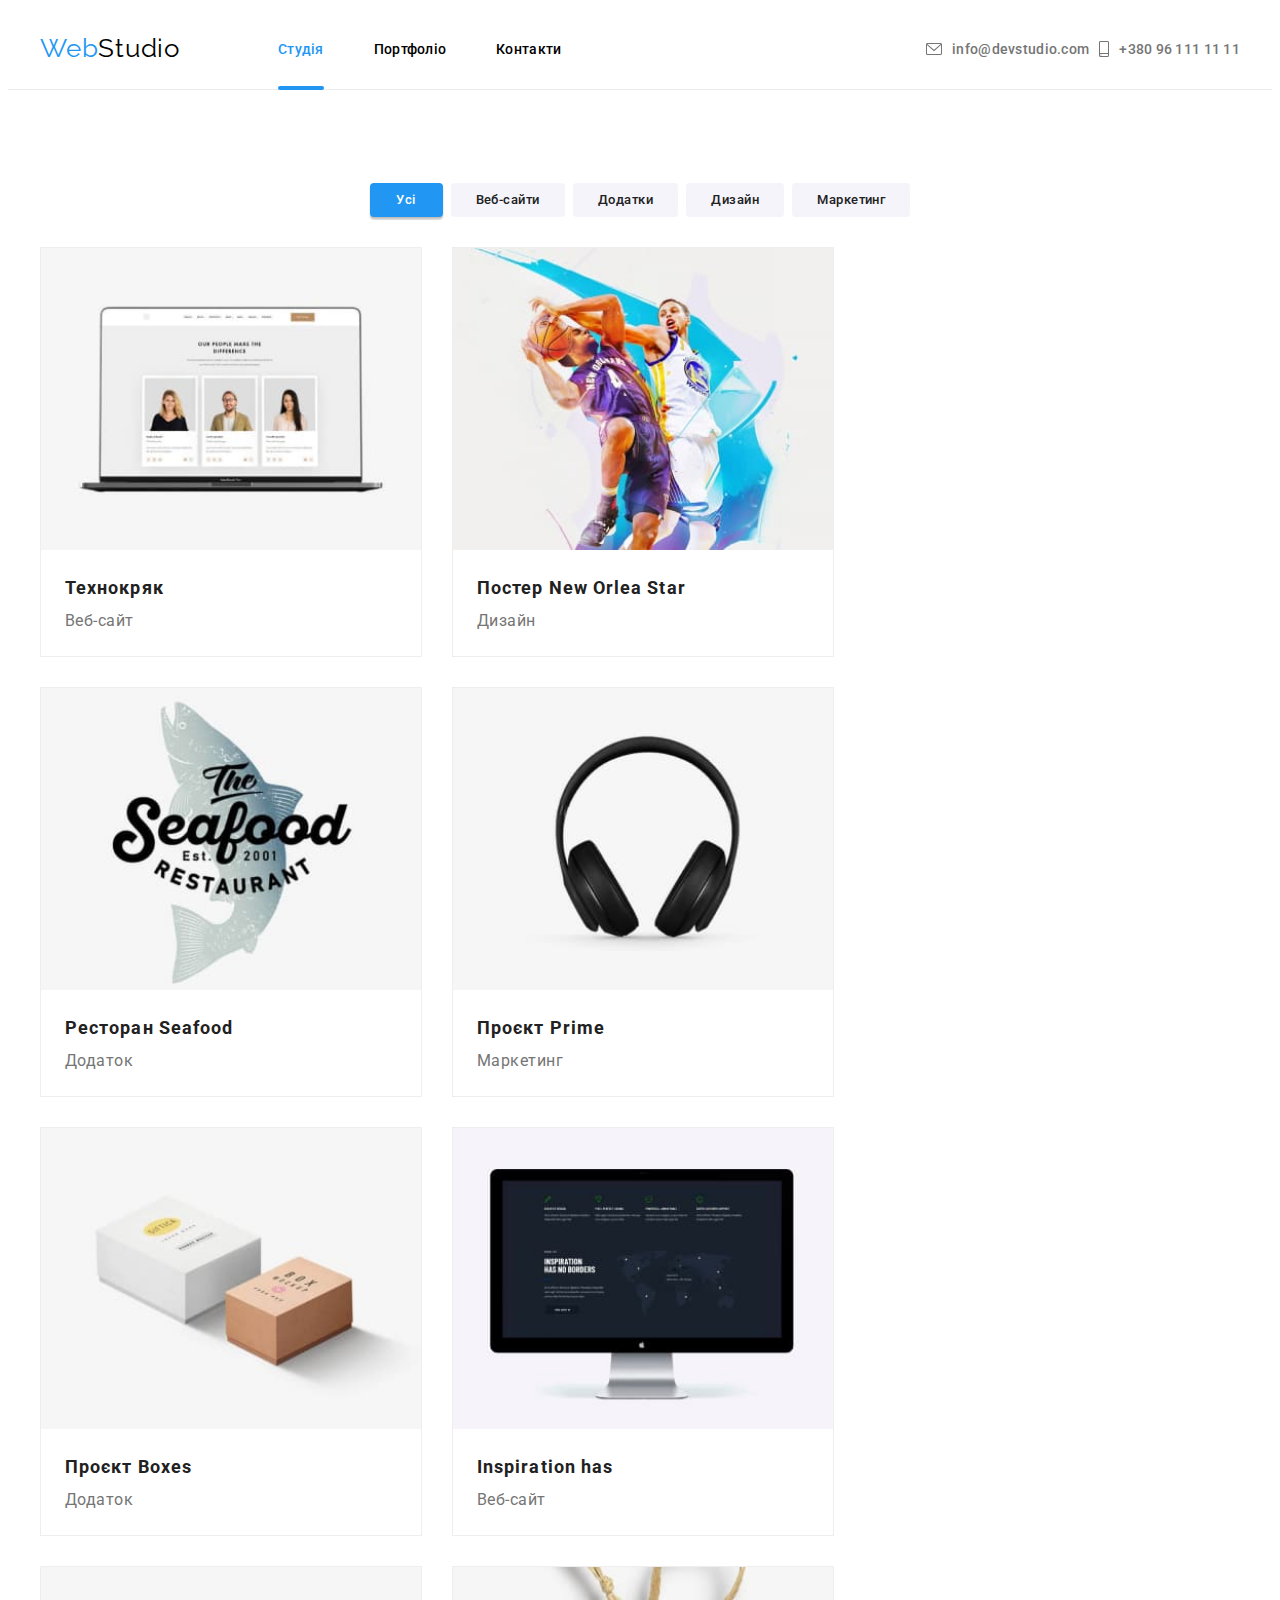
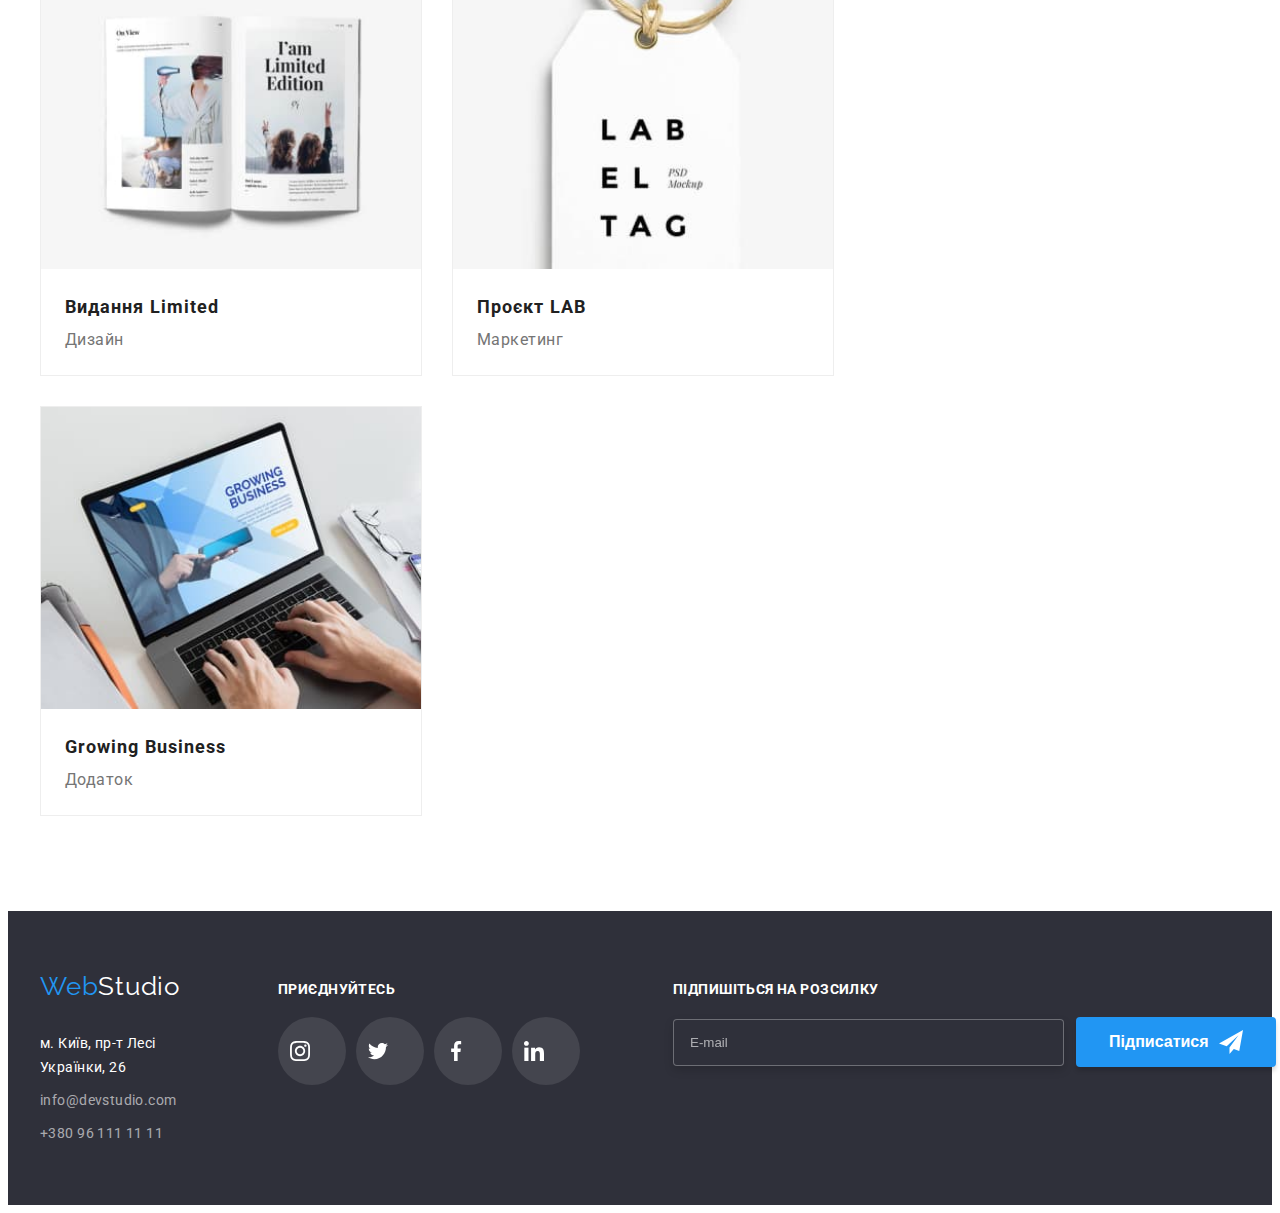
==== commit fd50814d: "add adaptive photos" ====
--- a/portfolio.html
+++ b/portfolio.html
@@ -1,4 +1,4 @@
-<!doctype html>
+<!DOCTYPE html>
 <html lang="en">
   <head>
     <meta charset="UTF-8" />
@@ -146,11 +146,38 @@
             <li class="projects__item">
               <a href="#" class="projects__content link">
                 <div class="projects__img-container">
-                  <img
-                    class="projects__img"
-                    src="./images/laptop1.jpg"
-                    alt="laptop1"
-                  />
+                  <picture>
+                    <source
+                      srcset="
+                        ./images/portfolio/portfolio_img1-desk.jpg    1x,
+                        ./images/portfolio/portfolio_img1-desk@2x.jpg 2x
+                      "
+                      media="(min-width:1200px)"
+                      sizes="370px"
+                    />
+                    <source
+                      srcset="
+                        ./images/portfolio/portfolio_img1-tab.jpg    1x,
+                        ./images/portfolio/portfolio_img1-tab@2x.jpg 2x
+                      "
+                      media="(min-width:768px)"
+                      sizes="354px"
+                    />
+                    <source
+                      srcset="
+                        ./images/portfolio/portfolio_img1-mob.jpg    1x,
+                        ./images/portfolio/portfolio_img1-mob@2x.jpg 2x
+                      "
+                      media="(max-width:767px)"
+                      sizes="100%"
+                    />
+                    <img
+                      class="projects__img"
+                      src="./images/portfolio/portfolio_img1-desk.jpg"
+                      alt="laptop1"
+                      class="gallery__photo"
+                    />
+                  </picture>
                   <div class="projects__hover-content">
                     <p class="projects__hover-content-text">
                       Ресурс пропонує комплексні <br />
@@ -169,11 +196,38 @@
             <li class="projects__item">
               <a href="#" class="projects__content link">
                 <div class="projects__img-container">
-                  <img
-                    class="projects__img"
-                    src="./images/basketball.jpg"
-                    alt="basketball"
-                  />
+                  <picture>
+                    <source
+                      srcset="
+                        ./images/portfolio/portfolio_img2-desk.jpg    1x,
+                        ./images/portfolio/portfolio_img2-desk@2x.jpg 2x
+                      "
+                      media="(min-width:1200px)"
+                      sizes="370px"
+                    />
+                    <source
+                      srcset="
+                        ./images/portfolio/portfolio_img2-tab.jpg    1x,
+                        ./images/portfolio/portfolio_img2-tab@2x.jpg 2x
+                      "
+                      media="(min-width:768px)"
+                      sizes="354px"
+                    />
+                    <source
+                      srcset="
+                        ./images/portfolio/portfolio_img2-mob.jpg    1x,
+                        ./images/portfolio/portfolio_img2-mob@2x.jpg 2x
+                      "
+                      media="(max-width:767px)"
+                      sizes="100%"
+                    />
+                    <img
+                      class="projects__img"
+                      src="./images/portfolio/portfolio_img2-desk.jpg"
+                      alt="basketball"
+                      class="gallery__photo"
+                    />
+                  </picture>
                   <div class="projects__hover-content">
                     <p class="projects__hover-content-text">
                       Ресурс пропонує комплексні <br />
@@ -192,11 +246,38 @@
             <li class="projects__item">
               <a href="#" class="projects__content link">
                 <div class="projects__img-container">
-                  <img
-                    class="projects__img"
-                    src="./images/fish-logo.jpg"
-                    alt="fish-logo"
-                  />
+                  <picture>
+                    <source
+                      srcset="
+                        ./images/portfolio/portfolio_img3-desk.jpg    1x,
+                        ./images/portfolio/portfolio_img3-desk@2x.jpg 2x
+                      "
+                      media="(min-width:1200px)"
+                      sizes="370px"
+                    />
+                    <source
+                      srcset="
+                        ./images/portfolio/portfolio_img3-tab.jpg    1x,
+                        ./images/portfolio/portfolio_img3-tab@2x.jpg 2x
+                      "
+                      media="(min-width:768px)"
+                      sizes="354px"
+                    />
+                    <source
+                      srcset="
+                        ./images/portfolio/portfolio_img3-mob.jpg    1x,
+                        ./images/portfolio/portfolio_img3-mob@2x.jpg 2x
+                      "
+                      media="(max-width:767px)"
+                      sizes="100%"
+                    />
+                    <img
+                      class="projects__img"
+                      src="./images/portfolio/portfolio_img3-desk.jpg"
+                      alt="fish-logo"
+                      class="gallery__photo"
+                    />
+                  </picture>
                   <div class="projects__hover-content">
                     <p class="projects__hover-content-text">
                       Ресурс пропонує комплексні <br />
@@ -215,11 +296,38 @@
             <li class="projects__item">
               <a href="#" class="projects__content link">
                 <div class="projects__img-container">
-                  <img
-                    class="projects__img"
-                    src="./images/headphone.jpg"
-                    alt="headphone"
-                  />
+                  <picture>
+                    <source
+                      srcset="
+                        ./images/portfolio/portfolio_img4-desk.jpg    1x,
+                        ./images/portfolio/portfolio_img4-desk@2x.jpg 2x
+                      "
+                      media="(min-width:1200px)"
+                      sizes="370px"
+                    />
+                    <source
+                      srcset="
+                        ./images/portfolio/portfolio_img4-tab.jpg    1x,
+                        ./images/portfolio/portfolio_img4-tab@2x.jpg 2x
+                      "
+                      media="(min-width:768px)"
+                      sizes="354px"
+                    />
+                    <source
+                      srcset="
+                        ./images/portfolio/portfolio_img4-mob.jpg    1x,
+                        ./images/portfolio/portfolio_img4-mob@2x.jpg 2x
+                      "
+                      media="(max-width:767px)"
+                      sizes="100%"
+                    />
+                    <img
+                      class="projects__img"
+                      src="./images/portfolio/portfolio_img4-desk.jpg"
+                      alt="headphone"
+                      class="gallery__photo"
+                    />
+                  </picture>
                   <div class="projects__hover-content">
                     <p class="projects__hover-content-text">
                       Ресурс пропонує комплексні <br />
@@ -238,11 +346,38 @@
             <li class="projects__item">
               <a href="#" class="projects__content link">
                 <div class="projects__img-container">
-                  <img
-                    class="projects__img"
-                    src="./images/boxes.jpg"
-                    alt="boxes"
-                  />
+                  <picture>
+                    <source
+                      srcset="
+                        ./images/portfolio/portfolio_img5-desk.jpg    1x,
+                        ./images/portfolio/portfolio_img5-desk@2x.jpg 2x
+                      "
+                      media="(min-width:1200px)"
+                      sizes="370px"
+                    />
+                    <source
+                      srcset="
+                        ./images/portfolio/portfolio_img5-tab.jpg    1x,
+                        ./images/portfolio/portfolio_img5-tab@2x.jpg 2x
+                      "
+                      media="(min-width:768px)"
+                      sizes="354px"
+                    />
+                    <source
+                      srcset="
+                        ./images/portfolio/portfolio_img5-mob.jpg    1x,
+                        ./images/portfolio/portfolio_img5-mob@2x.jpg 2x
+                      "
+                      media="(max-width:767px)"
+                      sizes="100%"
+                    />
+                    <img
+                      class="projects__img"
+                      src="./images/portfolio/portfolio_img5-desk.jpg"
+                      alt="boxes"
+                      class="gallery__photo"
+                    />
+                  </picture>
                   <div class="projects__hover-content">
                     <p class="projects__hover-content-text">
                       Ресурс пропонує комплексні <br />
@@ -261,11 +396,38 @@
             <li class="projects__item">
               <a href="#" class="projects__content link">
                 <div class="projects__img-container">
-                  <img
-                    class="projects__img"
-                    src="./images/screen.jpg"
-                    alt="screen"
-                  />
+                  <picture>
+                    <source
+                      srcset="
+                        ./images/portfolio/portfolio_img6-desk.jpg    1x,
+                        ./images/portfolio/portfolio_img6-desk@2x.jpg 2x
+                      "
+                      media="(min-width:1200px)"
+                      sizes="370px"
+                    />
+                    <source
+                      srcset="
+                        ./images/portfolio/portfolio_img6-tab.jpg    1x,
+                        ./images/portfolio/portfolio_img6-tab@2x.jpg 2x
+                      "
+                      media="(min-width:768px)"
+                      sizes="354px"
+                    />
+                    <source
+                      srcset="
+                        ./images/portfolio/portfolio_img6-mob.jpg    1x,
+                        ./images/portfolio/portfolio_img6-mob@2x.jpg 2x
+                      "
+                      media="(max-width:767px)"
+                      sizes="100%"
+                    />
+                    <img
+                      class="projects__img"
+                      src="./images/portfolio/portfolio_img6-desk.jpg"
+                      alt="screen"
+                      class="gallery__photo"
+                    />
+                  </picture>
                   <div class="projects__hover-content">
                     <p class="projects__hover-content-text">
                       Ресурс пропонує комплексні <br />
@@ -284,11 +446,38 @@
             <li class="projects__item">
               <a href="#" class="projects__content link">
                 <div class="projects__img-container">
-                  <img
-                    class="projects__img"
-                    src="./images/book.jpg"
-                    alt="book"
-                  />
+                  <picture>
+                    <source
+                      srcset="
+                        ./images/portfolio/portfolio_img7-desk.jpg    1x,
+                        ./images/portfolio/portfolio_img7-desk@2x.jpg 2x
+                      "
+                      media="(min-width:1200px)"
+                      sizes="370px"
+                    />
+                    <source
+                      srcset="
+                        ./images/portfolio/portfolio_img7-tab.jpg    1x,
+                        ./images/portfolio/portfolio_img7-tab@2x.jpg 2x
+                      "
+                      media="(min-width:768px)"
+                      sizes="354px"
+                    />
+                    <source
+                      srcset="
+                        ./images/portfolio/portfolio_img7-mob.jpg    1x,
+                        ./images/portfolio/portfolio_img7-mob@2x.jpg 2x
+                      "
+                      media="(max-width:767px)"
+                      sizes="100%"
+                    />
+                    <img
+                      class="projects__img"
+                      src="./images/portfolio/portfolio_img7-desk.jpg"
+                      alt="book"
+                      class="gallery__photo"
+                    />
+                  </picture>
                   <div class="projects__hover-content">
                     <p class="projects__hover-content-text">
                       Ресурс пропонує комплексні <br />
@@ -307,11 +496,38 @@
             <li class="projects__item">
               <a href="#" class="projects__content link">
                 <div class="projects__img-container">
-                  <img
-                    class="projects__img"
-                    src="./images/project LAB.jpg"
-                    alt="project LAB"
-                  />
+                  <picture>
+                    <source
+                      srcset="
+                        ./images/portfolio/portfolio_img8-desk.jpg    1x,
+                        ./images/portfolio/portfolio_img8-desk@2x.jpg 2x
+                      "
+                      media="(min-width:1200px)"
+                      sizes="370px"
+                    />
+                    <source
+                      srcset="
+                        ./images/portfolio/portfolio_img8-tab.jpg    1x,
+                        ./images/portfolio/portfolio_img8-tab@2x.jpg 2x
+                      "
+                      media="(min-width:768px)"
+                      sizes="354px"
+                    />
+                    <source
+                      srcset="
+                        ./images/portfolio/portfolio_img8-mob.jpg    1x,
+                        ./images/portfolio/portfolio_img8-mob@2x.jpg 2x
+                      "
+                      media="(max-width:767px)"
+                      sizes="100%"
+                    />
+                    <img
+                      class="projects__img"
+                      src="./images/portfolio/portfolio_img8-desk.jpg"
+                      alt="project LAB"
+                      class="gallery__photo"
+                    />
+                  </picture>
                   <div class="projects__hover-content">
                     <p class="projects__hover-content-text">
                       Ресурс пропонує комплексні <br />
@@ -330,11 +546,38 @@
             <li class="projects__item">
               <a href="#" class="projects__content link">
                 <div class="projects__img-container">
-                  <img
-                    class="projects__img"
-                    src="./images/laptop2.jpg"
-                    alt="laptop2"
-                  />
+                  <picture>
+                    <source
+                      srcset="
+                        ./images/portfolio/portfolio_img9-desk.jpg    1x,
+                        ./images/portfolio/portfolio_img9-desk@2x.jpg 2x
+                      "
+                      media="(min-width:1200px)"
+                      sizes="370px"
+                    />
+                    <source
+                      srcset="
+                        ./images/portfolio/portfolio_img9-tab.jpg    1x,
+                        ./images/portfolio/portfolio_img9-tab@2x.jpg 2x
+                      "
+                      media="(min-width:768px)"
+                      sizes="354px"
+                    />
+                    <source
+                      srcset="
+                        ./images/portfolio/portfolio_img9-mob.jpg    1x,
+                        ./images/portfolio/portfolio_img9-mob@2x.jpg 2x
+                      "
+                      media="(max-width:767px)"
+                      sizes="100%"
+                    />
+                    <img
+                      class="projects__img"
+                      src="./images/portfolio/portfolio_img9-desk.jpg"
+                      alt="laptop2"
+                      class="gallery__photo"
+                    />
+                  </picture>
                   <div class="projects__hover-content">
                     <p class="projects__hover-content-text">
                       Ресурс пропонує комплексні <br />
--- a/css/main.min.css
+++ b/css/main.min.css
@@ -1 +1 @@
-.footer-form__btn,.hero__button,.popup__button{background:#2196f3;border:none;color:#fff;border-radius:4px;font-size:16px;font-weight:700;line-height:1.875}.footer__logo,.logo__accent,.logo{font-family:Raleway;font-size:26px;letter-spacing:.78px;color:#000}body{font-family:"Roboto"}::-webkit-scrollbar{display:none}@media screen and (min-width: 1200px){::-webkit-scrollbar{display:block}}h1,h2,h3,h4,p{margin-top:0;margin-bottom:0}ul{margin-top:0;margin-bottom:0;padding-left:0}img{display:block;width:100%;max-width:100%;height:auto}.list{list-style:none;padding:0}.link{text-decoration:none;color:#000}.visually-hidden{position:absolute;width:1px;height:1px;margin:-1px;border:0;padding:0;white-space:nowrap;-webkit-clip-path:inset(100%);clip-path:inset(100%);clip:rect(0 0 0 0);overflow:hidden}.container{min-width:320px;margin:0 auto;padding:0 15px}@media screen and (min-width: 480px){.container{min-width:480px}}@media screen and (min-width: 768px){.container{min-width:768px}}@media screen and (min-width: 1200px){.container{width:1200px}}.popup{position:fixed;background-color:#fff;border-radius:4px;-webkit-box-shadow:0px 2px 1px 0px rgba(0,0,0,.2),0px 1px 1px 0px rgba(0,0,0,.14),0px 1px 3px 0px rgba(0,0,0,.12);box-shadow:0px 2px 1px 0px rgba(0,0,0,.2),0px 1px 1px 0px rgba(0,0,0,.14),0px 1px 3px 0px rgba(0,0,0,.12);z-index:9999;left:50%;top:50%;-webkit-transform:translate(-50%, -50%) scale(1);-ms-transform:translate(-50%, -50%) scale(1);transform:translate(-50%, -50%) scale(1);padding:40px;width:450px;-webkit-transition:-webkit-transform 250ms cubic-bezier(0.4, 0, 0.2, 1);transition:-webkit-transform 250ms cubic-bezier(0.4, 0, 0.2, 1);transition:transform 250ms cubic-bezier(0.4, 0, 0.2, 1);transition:transform 250ms cubic-bezier(0.4, 0, 0.2, 1), -webkit-transform 250ms cubic-bezier(0.4, 0, 0.2, 1)}@media screen and (min-width: 1200px){.popup{width:528px}}.overlay{height:100vh;width:100%;background-color:rgba(0,0,0,.2);position:fixed;top:0;left:0;z-index:9998;opacity:1;-webkit-transition:opactiy 250ms cubic-bezier(0.4, 0, 0.2, 1);transition:opactiy 250ms cubic-bezier(0.4, 0, 0.2, 1)}.overlay .is-hidden{opacity:0}.is-hidden{-webkit-transform:translate(-50%, -50%) scale(0);-ms-transform:translate(-50%, -50%) scale(0);transform:translate(-50%, -50%) scale(0);pointer-events:none}.no-scroll{overflow:hidden}.popup__close-btn{outline:none;border:none;background-color:rgba(0,0,0,0);border-radius:50%;position:absolute;top:8px;right:8px;padding:6px;display:-webkit-box;display:-ms-flexbox;display:flex;-webkit-box-align:center;-ms-flex-align:center;align-items:center;-webkit-box-pack:center;-ms-flex-pack:center;justify-content:center;-webkit-transition:outline 250ms cubic-bezier(0.4, 0, 0.2, 1);transition:outline 250ms cubic-bezier(0.4, 0, 0.2, 1)}.popup__close-btn svg{fill:#000;-webkit-transition:fill 250ms cubic-bezier(0.4, 0, 0.2, 1);transition:fill 250ms cubic-bezier(0.4, 0, 0.2, 1)}.popup__close-btn:hover,.popup__close-btn:focus{cursor:pointer;outline:1px solid rgba(0,0,0,.1)}.popup__close-btn:hover svg{fill:#2196f3}.popup__title{color:#212121;font-size:20px;font-weight:700;line-height:normal;letter-spacing:.6px;text-align:center}.popup__form{display:-webkit-box;display:-ms-flexbox;display:flex;-webkit-box-orient:vertical;-webkit-box-direction:normal;-ms-flex-direction:column;flex-direction:column;gap:10px;margin-top:12px}.popup__label{color:#757575;font-size:12px;font-style:normal;font-weight:400;line-height:normal;letter-spacing:.12px;display:-webkit-box;display:-ms-flexbox;display:flex;-webkit-box-orient:vertical;-webkit-box-direction:normal;-ms-flex-direction:column;flex-direction:column;position:relative}.popup__label:focus-within .popup__svg,.popup__label:hover .popup__svg{fill:#2196f3}.popup__svg{position:absolute;left:12px;top:50%;fill:#212121;-webkit-transition:fill 250ms cubic-bezier(0.4, 0, 0.2, 1);transition:fill 250ms cubic-bezier(0.4, 0, 0.2, 1)}.popup__input{border-radius:4px;border:1px solid rgba(33,33,33,.2);padding:11px 42px;margin-top:4px;-webkit-transition:outline 250ms cubic-bezier(0.4, 0, 0.2, 1);transition:outline 250ms cubic-bezier(0.4, 0, 0.2, 1)}.popup__input:hover,.popup__input:focus{outline:1px solid #2196f3}.popup__input::-webkit-input-placeholder{color:rgba(117,117,117,.5);font-family:Roboto;font-size:12px;font-style:normal;font-weight:400;line-height:normal;letter-spacing:.12px;position:relative}.popup__input::-moz-placeholder{color:rgba(117,117,117,.5);font-family:Roboto;font-size:12px;font-style:normal;font-weight:400;line-height:normal;letter-spacing:.12px;position:relative}.popup__input:-ms-input-placeholder{color:rgba(117,117,117,.5);font-family:Roboto;font-size:12px;font-style:normal;font-weight:400;line-height:normal;letter-spacing:.12px;position:relative}.popup__input::-ms-input-placeholder{color:rgba(117,117,117,.5);font-family:Roboto;font-size:12px;font-style:normal;font-weight:400;line-height:normal;letter-spacing:.12px;position:relative}.popup__input::placeholder{color:rgba(117,117,117,.5);font-family:Roboto;font-size:12px;font-style:normal;font-weight:400;line-height:normal;letter-spacing:.12px;position:relative}.popup__input--textarea{padding:11px 12px;resize:none}.popup__checkbox-container{display:-webkit-box;display:-ms-flexbox;display:flex;-webkit-box-align:center;-ms-flex-align:center;align-items:center;margin-top:20px;margin-bottom:30px;gap:7px;-webkit-box-pack:center;-ms-flex-pack:center;justify-content:center}.popup__policy-label{color:#757575;font-size:12px;letter-spacing:.36px;font-style:normal;font-weight:400;line-height:24px}@media screen and (min-width: 1200px){.popup__policy-label{font-size:14px;letter-spacing:.42px}}.popup__policy-label a{color:#2196f3}.popup__button{display:block;padding:10px 52px;font-family:inherit;letter-spacing:.96px;margin:0 auto;-webkit-transition:opacity 250ms cubic-bezier(0.4, 0, 0.2, 1);transition:opacity 250ms cubic-bezier(0.4, 0, 0.2, 1)}.popup__button:hover,.popup__button:focus{opacity:.7;cursor:pointer}input[type=checkbox]{appearance:none;-webkit-appearance:none;-moz-appearance:none;width:16px;height:15px;border-radius:2px;border:1px solid #333;cursor:pointer;outline:none;position:relative}input[type=checkbox]:checked{background-color:#2196f3;border:1px solid #2196f3}input[type=checkbox]:checked::after{content:url("data:image/svg+xml;charset=UTF-8,<svg style='position: relative; bottom: 2px; left: 1px' xmlns='http://www.w3.org/2000/svg' width='13' height='10' fill='white' viewBox='0 0 13 10'><path d='M1.95703 4.75166L1.88825 4.68604L1.81923 4.75141L0.93123 5.59258L0.854858 5.66492L0.930974 5.73753L4.42671 9.07236L4.49574 9.1382L4.56476 9.07236L12.069 1.91352L12.1449 1.84116L12.069 1.76881L11.1873 0.927644L11.1183 0.861826L11.0493 0.927611L4.49577 7.17353L1.95703 4.75166Z'/></svg>")}.social-links{display:-webkit-box;display:-ms-flexbox;display:flex;gap:10px;-webkit-box-pack:center;-ms-flex-pack:center;justify-content:center}.social-links__link{display:-webkit-box;display:-ms-flexbox;display:flex;-webkit-box-align:center;-ms-flex-align:center;align-items:center;border-radius:50%;padding:12px;-webkit-transition:background-color 250ms cubic-bezier(0.4, 0, 0.2, 1);transition:background-color 250ms cubic-bezier(0.4, 0, 0.2, 1);width:44px;height:44px}.social-links__link:hover,.social-links__link:focus{background-color:#2196f3;cursor:pointer}.social-links__link:hover svg{fill:#fff}.social-links__icon{fill:#afb1b8;-webkit-transition:fill 250ms cubic-bezier(0.4, 0, 0.2, 1);transition:fill 250ms cubic-bezier(0.4, 0, 0.2, 1)}.social-links__link--bg{background-color:rgba(255,255,255,.1)}.social-links__icon--white{fill:#fff}.logo{font-style:normal;width:134px;height:28px}@media screen and (min-width: 768px){.logo{margin-right:88px}}@media screen and (min-width: 1200px){.logo{width:145px;height:31px;margin-right:93px}}.logo__accent{color:#2196f3}.footer__logo{color:#fff}.nav__link--current{color:#2196f3}.nav__link--current::before{content:"";position:absolute;display:inline-block;border-bottom:4px solid #2196f3;border-radius:2px;width:100%;-webkit-transition:-webkit-transform 250ms cubic-bezier(0.4, 0, 0.2, 1);transition:-webkit-transform 250ms cubic-bezier(0.4, 0, 0.2, 1);transition:transform 250ms cubic-bezier(0.4, 0, 0.2, 1);transition:transform 250ms cubic-bezier(0.4, 0, 0.2, 1), -webkit-transform 250ms cubic-bezier(0.4, 0, 0.2, 1)}@media screen and (min-width: 768px){.nav__link--current::before{bottom:-35px}}@media screen and (min-width: 1200px){.nav__link--current::before{bottom:-33px}}.nav__link--current:hover::before,.nav__link--current:focus::before{-webkit-transform:translateY(-30px);-ms-transform:translateY(-30px);transform:translateY(-30px)}.header{padding:16px 0;border-bottom:1px solid #ececec;position:relative}@media screen and (min-width: 768px){.header{padding:21px 0}}@media screen and (min-width: 1200px){.header{padding:25px 0}}.header .container{display:-webkit-box;display:-ms-flexbox;display:flex;-webkit-box-align:center;-ms-flex-align:center;align-items:center;-webkit-box-pack:justify;-ms-flex-pack:justify;justify-content:space-between}@media screen and (min-width: 1200px){.header .container{-webkit-box-pack:center;-ms-flex-pack:center;justify-content:center}}.nav__list,.contacts-list{display:none}@media screen and (min-width: 768px){.nav__list,.contacts-list{display:-webkit-box;display:-ms-flexbox;display:flex;gap:50px}}.contacts-list{margin-left:auto;-webkit-box-orient:vertical;-webkit-box-direction:normal;-ms-flex-direction:column;flex-direction:column;gap:10px}@media screen and (min-width: 1200px){.contacts-list{-webkit-box-orient:horizontal;-webkit-box-direction:normal;-ms-flex-direction:row;flex-direction:row}}.contacts-list__svg{fill:#757575;-webkit-transition:fill 250ms cubic-bezier(0.4, 0, 0.2, 1);transition:fill 250ms cubic-bezier(0.4, 0, 0.2, 1)}.nav__link{position:relative}.nav__link,.contacts-list__link{font-size:14px;line-height:normal;letter-spacing:0.28px;text-transform:none;font-weight:500;-webkit-transition:color 250ms cubic-bezier(0.4, 0, 0.2, 1);transition:color 250ms cubic-bezier(0.4, 0, 0.2, 1)}.nav__link:hover,.nav__link:focus,.contacts-list__link:hover,.contacts-list__link:focus{color:#2196f3}.nav__link:hover .contacts-list__svg,.contacts-list__link:hover .contacts-list__svg{fill:#2196f3}.contacts-list__link{color:#757575;display:-webkit-box;display:-ms-flexbox;display:flex;-webkit-box-align:center;-ms-flex-align:center;align-items:center;gap:10px}.header__btn:hover,.header__btn:focus{cursor:pointer}@media screen and (min-width: 768px){.header__btn{display:none}}.menu{-webkit-transform:translateX(100vw);-ms-transform:translateX(100vw);transform:translateX(100vw);position:absolute;-webkit-transition:-webkit-transform 250ms cubic-bezier(0.4, 0, 0.2, 1);transition:-webkit-transform 250ms cubic-bezier(0.4, 0, 0.2, 1);transition:transform 250ms cubic-bezier(0.4, 0, 0.2, 1);transition:transform 250ms cubic-bezier(0.4, 0, 0.2, 1), -webkit-transform 250ms cubic-bezier(0.4, 0, 0.2, 1);background-color:#fff;width:100%;height:100vh;top:0;padding:48px 15px 48px 40px;z-index:100}.menu.is-open{-webkit-transform:translateX(0);-ms-transform:translateX(0);transform:translateX(0)}.header__btn-close{position:absolute;right:15px;top:10px;fill:#212121;-webkit-transition:fill 250ms cubic-bezier(0.4, 0, 0.2, 1);transition:fill 250ms cubic-bezier(0.4, 0, 0.2, 1)}.header__btn-close:hover,.header__btn-close:focus{fill:#2196f3;cursor:pointer}.menu__list{display:-webkit-box;display:-ms-flexbox;display:flex;-webkit-box-orient:vertical;-webkit-box-direction:normal;-ms-flex-direction:column;flex-direction:column;gap:32px}.menu__link{color:#212121;font-size:40px;font-weight:500;line-height:normal;letter-spacing:.8px;-webkit-transition:color 250ms cubic-bezier(0.4, 0, 0.2, 1);transition:color 250ms cubic-bezier(0.4, 0, 0.2, 1)}.menu__link:hover,.menu__link:focus{color:#2196f3;cursor:pointer}.menu__contacts-list{display:-webkit-box;display:-ms-flexbox;display:flex;-webkit-box-orient:vertical;-webkit-box-direction:normal;-ms-flex-direction:column;flex-direction:column;gap:32px;margin-top:302px}.menu__contacts-link{color:#757575;font-size:24px;font-weight:500;line-height:normal;letter-spacing:.48px;-webkit-transition:color 250ms cubic-bezier(0.4, 0, 0.2, 1);transition:color 250ms cubic-bezier(0.4, 0, 0.2, 1)}.menu__contacts-link:hover,.menu__contacts-link:focus{color:#2196f3;cursor:pointer}.menu__contacts-link--big{font-size:34px;letter-spacing:.68px}.menu__social-list{display:-webkit-box;display:-ms-flexbox;display:flex;gap:10px;margin-top:64px}.menu__social-item:not(:last-child){border-right:1px solid rgba(33,33,33,.2);padding-right:10px}.menu__social-link{color:#2196f3;font-size:18px;font-weight:500;line-height:22px;letter-spacing:.36px}.hero{background:-webkit-gradient(linear, left top, left bottom, from(rgba(47, 48, 58, 0.4)), to(rgba(47, 48, 58, 0.4))),url(../images/bg.png) no-repeat;background:linear-gradient(rgba(47, 48, 58, 0.4), rgba(47, 48, 58, 0.4)),url(../images/bg.png) no-repeat;padding:118px 0;background-size:cover;background-position:center}@media screen and (min-width: 1200px){.hero{padding:200px 0}}.hero__title{color:#fff;text-align:center;font-size:26px;line-height:1.61538;letter-spacing:1.56px;text-transform:uppercase;font-weight:900;margin-bottom:30px}@media screen and (min-width: 1200px){.hero__title{font-size:44px;line-height:1.36364;letter-spacing:2.64px;text-transform:uppercase}}.hero__button{display:block;padding:10px 24px;border-radius:4px;letter-spacing:.96px;margin:0 auto;-webkit-transition:opacity 250ms cubic-bezier(0.4, 0, 0.2, 1);transition:opacity 250ms cubic-bezier(0.4, 0, 0.2, 1)}.hero__button:hover,.hero__button:focus{opacity:.7;cursor:pointer}@media screen and (min-width: 1200px){.hero__button{padding:10px 32px}}.special{padding-top:94px;padding-bottom:94px}.special__list{display:-webkit-box;display:-ms-flexbox;display:flex;gap:30px;-ms-flex-wrap:wrap;flex-wrap:wrap}@media screen and (min-width: 1200px){.special__list{-ms-flex-wrap:nowrap;flex-wrap:nowrap}}.special__item{font-size:14px;line-height:normal;letter-spacing:0.42px;text-transform:uppercase;color:#212121;-ms-flex-preferred-size:100%;flex-basis:100%}@media screen and (min-width: 768px){.special__item{-ms-flex-preferred-size:calc((100% - 30px*(2 - 1))/2);flex-basis:calc((100% - 30px*(2 - 1))/2)}}.special__item::before{content:"";display:inline-block;background-color:#f5f4fa;background-repeat:no-repeat;width:100%;height:120px;border-radius:4px;background-position:center}.special__item:nth-child(1)::before{background-image:url("../images/antenna.svg")}.special__item:nth-child(2)::before{background-image:url("../images/clock.svg")}.special__item:nth-child(3)::before{background-image:url("../images/diagram.svg")}.special__item:nth-child(4)::before{background-image:url("../images/astronaut.svg")}.special__title{font-size:14px;margin-bottom:10px;margin-top:30px;text-align:center}@media screen and (min-width: 768px){.special__title{text-align:left}}.special__signature{color:#757575;font-size:14px;line-height:1.71429;letter-spacing:0.42px;text-transform:none}.what-we-doing{padding-bottom:94px;display:none}@media screen and (min-width: 1200px){.what-we-doing{display:block}}.what-we-doing__list{display:-webkit-box;display:-ms-flexbox;display:flex;gap:30px}.what-we-doing__item{-ms-flex-preferred-size:calc((100% - 20px*(3 - 1))/3);flex-basis:calc((100% - 20px*(3 - 1))/3);position:relative}.what-we-doing__name{width:100%;background-color:rgba(47,48,58,.8);position:absolute;bottom:0;color:#fff;text-align:center;font-size:14px;line-height:normal;letter-spacing:0.42px;text-transform:uppercase;font-weight:700;padding:27px 0}.what-we-doing__title{text-align:center;font-size:36px;line-height:normal;letter-spacing:1.08px;text-transform:none;margin-bottom:50px}.our-team{background:#f5f4fa;padding:60px 0}@media screen and (min-width: 1200px){.our-team{padding:94px 0}}.our-team__title{text-align:center;font-size:36px;line-height:normal;letter-spacing:1.08px;text-transform:none;margin-bottom:30px}@media screen and (min-width: 1200px){.our-team__title{margin-bottom:50px}}.our-team__list{display:-webkit-box;display:-ms-flexbox;display:flex;gap:30px;text-align:center;-ms-flex-wrap:wrap;flex-wrap:wrap}@media screen and (min-width: 1200px){.our-team__list{-ms-flex-wrap:nowrap;flex-wrap:nowrap}}.our-team__item{background-color:#fff;padding-bottom:30px;border-radius:0 0 4px 4px;-webkit-box-shadow:1px 4px 6px 0px rgba(0,0,0,.16),0px 4px 4px 0px rgba(0,0,0,.06),0px 1px 1px 0px rgba(0,0,0,.12);box-shadow:1px 4px 6px 0px rgba(0,0,0,.16),0px 4px 4px 0px rgba(0,0,0,.06),0px 1px 1px 0px rgba(0,0,0,.12);-ms-flex-preferred-size:calc((100% - 30px*(1 - 1))/1);flex-basis:calc((100% - 30px*(1 - 1))/1)}@media screen and (min-width: 768px){.our-team__item{-ms-flex-preferred-size:calc((100% - 30px*(2 - 1))/2);flex-basis:calc((100% - 30px*(2 - 1))/2)}}@media screen and (min-width: 1200px){.our-team__item{-ms-flex-preferred-size:calc((100% - 30px*(4 - 1))/4);flex-basis:calc((100% - 30px*(4 - 1))/4)}}.our-team__img{width:100%;margin-bottom:30px}.our-team__name,.our-team__profession{color:#212121;font-size:16px;line-height:normal;letter-spacing:0.48px;text-transform:none;font-size:16px;font-weight:500;letter-spacing:.48px}.our-team__profession{margin-top:10px;color:#757575;font-weight:400}.our-team__social-links{margin-top:16px}.regular-customers{text-align:center;padding-top:94px;padding-bottom:94px}.regular-customers__title{color:#212121;text-align:center;font-size:36px;line-height:normal;letter-spacing:1.08px;text-transform:none;font-weight:700;margin-bottom:30px}@media screen and (min-width: 1200px){.regular-customers__title{margin-bottom:50px}}.regular-customers__list{display:-webkit-box;display:-ms-flexbox;display:flex;gap:30px;-webkit-box-pack:center;-ms-flex-pack:center;justify-content:center;-ms-flex-wrap:wrap;flex-wrap:wrap}@media screen and (min-width: 1200px){.regular-customers__list{-ms-flex-wrap:nowrap;flex-wrap:nowrap}}.regular-customers__item{-ms-flex-preferred-size:calc((100% - 30px*(2 - 1))/2);flex-basis:calc((100% - 30px*(2 - 1))/2)}@media screen and (min-width: 768px){.regular-customers__item{-ms-flex-preferred-size:calc((100% - 30px*(3 - 1))/3);flex-basis:calc((100% - 30px*(3 - 1))/3)}}.regular-customers__link{display:-webkit-box;display:-ms-flexbox;display:flex;-webkit-box-align:center;-ms-flex-align:center;align-items:center;-webkit-box-pack:center;-ms-flex-pack:center;justify-content:center;width:100%;height:92px;border:1px solid #afb1b8;border-radius:4px;-webkit-transition:border 250ms cubic-bezier(0.4, 0, 0.2, 1);transition:border 250ms cubic-bezier(0.4, 0, 0.2, 1)}.regular-customers__link:hover{border:1px solid #2196f3}.regular-customers__link svg{fill:#afb1b8;-webkit-transition:fill 250ms cubic-bezier(0.4, 0, 0.2, 1);transition:fill 250ms cubic-bezier(0.4, 0, 0.2, 1)}.regular-customers__link:hover svg{fill:#2196f3}.footer{background:#2f303a;padding-top:60px;padding-bottom:60px}.footer .container{display:-webkit-box;display:-ms-flexbox;display:flex;-webkit-box-pack:center;-ms-flex-pack:center;justify-content:center;-webkit-box-align:center;-ms-flex-align:center;align-items:center;-webkit-box-orient:vertical;-webkit-box-direction:normal;-ms-flex-direction:column;flex-direction:column;gap:60px;-webkit-column-gap:165px;-moz-column-gap:165px;column-gap:165px}@media screen and (min-width: 768px){.footer .container{-ms-flex-wrap:wrap;flex-wrap:wrap;-ms-flex-pack:distribute;justify-content:space-around;-webkit-box-orient:horizontal;-webkit-box-direction:normal;-ms-flex-direction:row;flex-direction:row;-webkit-box-align:start;-ms-flex-align:start;align-items:flex-start}}@media screen and (min-width: 1200px){.footer .container{-ms-flex-wrap:nowrap;flex-wrap:nowrap;-webkit-box-pack:justify;-ms-flex-pack:justify;justify-content:space-between;-webkit-box-orient:horizontal;-webkit-box-direction:normal;-ms-flex-direction:row;flex-direction:row;gap:93px}}.address{display:-webkit-box;display:-ms-flexbox;display:flex;-webkit-box-orient:vertical;-webkit-box-direction:normal;-ms-flex-direction:column;flex-direction:column;-webkit-box-align:center;-ms-flex-align:center;align-items:center;gap:9px}.address .logo{margin-right:0;margin-bottom:20px}@media screen and (min-width: 1200px){.address{-webkit-box-align:start;-ms-flex-align:start;align-items:flex-start}}.address__link{color:rgba(255,255,255,.6);font-size:14px;line-height:1.71429;letter-spacing:0.42px;text-transform:none;-webkit-transition:color 250ms cubic-bezier(0.4, 0, 0.2, 1);transition:color 250ms cubic-bezier(0.4, 0, 0.2, 1);font-style:normal}.address__link:nth-child(2){color:#fff}.address__link:hover{color:#2196f3}.footer-links,.footer-form{padding-top:10px;display:-webkit-box;display:-ms-flexbox;display:flex;-webkit-box-orient:vertical;-webkit-box-direction:normal;-ms-flex-direction:column;flex-direction:column;-webkit-box-align:center;-ms-flex-align:center;align-items:center}@media screen and (min-width: 768px){.footer-links,.footer-form{display:block}}.footer-links__title,.footer-form__title{color:#fff;font-size:14px;line-height:normal;letter-spacing:0.42px;text-transform:uppercase;padding-bottom:20px}@media screen and (min-width: 768px)and (max-width: 1200px){.footer-links__title,.footer-form__title{text-align:center}}.footer__form-btn{margin-left:23px}.footer-form__form{display:-webkit-box;display:-ms-flexbox;display:flex;-webkit-box-orient:vertical;-webkit-box-direction:normal;-ms-flex-direction:column;flex-direction:column;-webkit-box-align:center;-ms-flex-align:center;align-items:center;gap:20px}@media screen and (min-width: 1200px){.footer-form__form{-webkit-box-orient:horizontal;-webkit-box-direction:normal;-ms-flex-direction:row;flex-direction:row;gap:12px}}.footer-form__input{width:450px;padding:14.8px;border:1px solid rgba(255,255,255,.3);-webkit-filter:drop-shadow(0px 4px 4px rgba(0, 0, 0, 0.15));filter:drop-shadow(0px 4px 4px rgba(0, 0, 0, 0.15));border-radius:4px;background-color:#2f303a;color:rgba(255,255,255,.6);padding-left:16px;-webkit-transition:border-color 250ms cubic-bezier(0.4, 0, 0.2, 1);transition:border-color 250ms cubic-bezier(0.4, 0, 0.2, 1)}@media screen and (min-width: 1200px){.footer-form__input{width:358px}}.footer-form__input:hover,.footer-form__input:focus{outline:none;border-color:#2196f3}.footer-form__input::-webkit-input-placeholder{color:rgba(255,255,255,.6)}.footer-form__input::-moz-placeholder{color:rgba(255,255,255,.6)}.footer-form__input:-ms-input-placeholder{color:rgba(255,255,255,.6)}.footer-form__input::-ms-input-placeholder{color:rgba(255,255,255,.6)}.footer-form__input::placeholder{color:rgba(255,255,255,.6)}.footer-form__btn{width:200px;height:50px;-webkit-box-shadow:0px 4px 4px rgba(0,0,0,.15);box-shadow:0px 4px 4px rgba(0,0,0,.15);display:-webkit-box;display:-ms-flexbox;display:flex;-webkit-box-align:center;-ms-flex-align:center;align-items:center;-webkit-box-pack:center;-ms-flex-pack:center;justify-content:center;gap:10px;-webkit-transition:background-color 250ms cubic-bezier(0.4, 0, 0.2, 1);transition:background-color 250ms cubic-bezier(0.4, 0, 0.2, 1)}.footer-form__btn::after{content:"";display:inline-block;width:24px;height:24px;background-image:url(../images/icon-send.svg)}.footer-form__btn:hover,.footer-form__btn:focus{background-color:#188ce8;cursor:pointer}.footer-form__btn:active{-webkit-transform:scale(0.9);-ms-transform:scale(0.9);transform:scale(0.9)}.projects{padding-top:93px;padding-bottom:95px}.filters{display:-webkit-box;display:-ms-flexbox;display:flex;gap:8px;margin-bottom:40px;-ms-flex-wrap:wrap;flex-wrap:wrap}@media screen and (max-width: 767px){.filters{max-width:340px}}@media screen and (min-width: 768px){.filters{-ms-flex-wrap:nowrap;flex-wrap:nowrap;-webkit-box-pack:center;-ms-flex-pack:center;justify-content:center;margin-bottom:30px}}.filters__btn{border:none;min-width:73px;font-family:Roboto;border-radius:4px;padding:6px 22px;background-color:#f5f4fa;color:#212121;font-weight:500;line-height:1.625;letter-spacing:.48px;-webkit-transition:background-color 250ms cubic-bezier(0.4, 0, 0.2, 1),-webkit-box-shadow 250ms cubic-bezier(0.4, 0, 0.2, 1);transition:background-color 250ms cubic-bezier(0.4, 0, 0.2, 1),-webkit-box-shadow 250ms cubic-bezier(0.4, 0, 0.2, 1);transition:background-color 250ms cubic-bezier(0.4, 0, 0.2, 1),box-shadow 250ms cubic-bezier(0.4, 0, 0.2, 1);transition:background-color 250ms cubic-bezier(0.4, 0, 0.2, 1),box-shadow 250ms cubic-bezier(0.4, 0, 0.2, 1),-webkit-box-shadow 250ms cubic-bezier(0.4, 0, 0.2, 1)}.filters__btn:hover,.filters__btn:focus{background-color:#2196f3;color:#fff;-webkit-box-shadow:0px 2px 2px 0px rgba(0,0,0,.12),0px 1px 2px 0px rgba(0,0,0,.08),0px 3px 1px 0px rgba(0,0,0,.1);box-shadow:0px 2px 2px 0px rgba(0,0,0,.12),0px 1px 2px 0px rgba(0,0,0,.08),0px 3px 1px 0px rgba(0,0,0,.1);cursor:pointer}.filters__btn:nth-child(1){padding:6px 25px}.filters__btn--active{background:#2196f3;color:#fff;-webkit-box-shadow:0px 2px 2px 0px rgba(0,0,0,.12),0px 1px 2px 0px rgba(0,0,0,.08),0px 3px 1px 0px rgba(0,0,0,.1);box-shadow:0px 2px 2px 0px rgba(0,0,0,.12),0px 1px 2px 0px rgba(0,0,0,.08),0px 3px 1px 0px rgba(0,0,0,.1)}.projects__list{display:-webkit-box;display:-ms-flexbox;display:flex;gap:30px;-ms-flex-wrap:wrap;flex-wrap:wrap}.projects__item{-ms-flex-preferred-size:100%;flex-basis:100%;border:1px solid #eee}@media screen and (min-width: 768px){.projects__item{-ms-flex-preferred-size:calc((100% - 30px*(2 - 1))/2);flex-basis:calc((100% - 30px*(2 - 1))/2)}}@media screen and (min-width: 1200px){.projects__item{-ms-flex-preferred-size:calc((100% - 30px*(3 - 1))/3);flex-basis:calc((100% - 30px*(3 - 1))/3)}}.projects__content{display:block;-webkit-transition:-webkit-box-shadow 250ms cubic-bezier(0.4, 0, 0.2, 1);transition:-webkit-box-shadow 250ms cubic-bezier(0.4, 0, 0.2, 1);transition:box-shadow 250ms cubic-bezier(0.4, 0, 0.2, 1);transition:box-shadow 250ms cubic-bezier(0.4, 0, 0.2, 1), -webkit-box-shadow 250ms cubic-bezier(0.4, 0, 0.2, 1)}.projects__content:hover,.projects__content:focus{-webkit-box-shadow:1px 4px 6px 0px rgba(0,0,0,.16),0px 4px 4px 0px rgba(0,0,0,.06),0px 1px 1px 0px rgba(0,0,0,.12);box-shadow:1px 4px 6px 0px rgba(0,0,0,.16),0px 4px 4px 0px rgba(0,0,0,.06),0px 1px 1px 0px rgba(0,0,0,.12)}.projects__content:hover .projects__hover-content,.projects__content:focus .projects__hover-content{-webkit-transform:translateY(0);-ms-transform:translateY(0);transform:translateY(0)}.projects__title{color:#212121;font-size:18px;line-height:2;letter-spacing:1.08px;text-transform:none;padding-top:20px;padding-left:24px;padding-right:24px}.projects__signature{color:#757575;line-height:1.875;letter-spacing:.48px;padding-bottom:20px;padding-left:24px;padding-right:24px}.projects__img-container{position:relative;overflow:hidden}.projects__hover-content{background-image:-webkit-gradient(linear, left top, left bottom, from(rgba(33, 150, 243, 0.9)), to(rgba(33, 150, 243, 0.9)));background-image:linear-gradient(rgba(33, 150, 243, 0.9), rgba(33, 150, 243, 0.9));height:100%;width:100%;position:absolute;top:0;color:#fff;padding:63px 24px;font-size:18px;line-height:1.55;letter-spacing:.54px;-webkit-transition:-webkit-transform 250ms cubic-bezier(0.4, 0, 0.2, 1);transition:-webkit-transform 250ms cubic-bezier(0.4, 0, 0.2, 1);transition:transform 250ms cubic-bezier(0.4, 0, 0.2, 1);transition:transform 250ms cubic-bezier(0.4, 0, 0.2, 1), -webkit-transform 250ms cubic-bezier(0.4, 0, 0.2, 1);-webkit-transform:translateY(100%);-ms-transform:translateY(100%);transform:translateY(100%)}/*# sourceMappingURL=main.min.css.map */+.footer-form__btn,.hero__button,.popup__button{background:#2196f3;border:none;color:#fff;border-radius:4px;font-size:16px;font-weight:700;line-height:1.875}.footer__logo,.logo__accent,.logo{font-family:Raleway;font-size:26px;letter-spacing:.78px;color:#000}body{font-family:"Roboto"}h1,h2,h3,h4,p{margin-top:0;margin-bottom:0}ul{margin-top:0;margin-bottom:0;padding-left:0}img{display:block;width:100%;max-width:100%;height:auto}.list{list-style:none;padding:0}.link{text-decoration:none;color:#000}.visually-hidden{position:absolute;width:1px;height:1px;margin:-1px;border:0;padding:0;white-space:nowrap;-webkit-clip-path:inset(100%);clip-path:inset(100%);clip:rect(0 0 0 0);overflow:hidden}.container{min-width:320px;margin:0 auto;padding:0 15px}@media screen and (min-width: 480px){.container{min-width:480px}}@media screen and (min-width: 768px){.container{min-width:768px}}@media screen and (min-width: 1200px){.container{width:1200px}}.popup{position:fixed;background-color:#fff;border-radius:4px;-webkit-box-shadow:0px 2px 1px 0px rgba(0,0,0,.2),0px 1px 1px 0px rgba(0,0,0,.14),0px 1px 3px 0px rgba(0,0,0,.12);box-shadow:0px 2px 1px 0px rgba(0,0,0,.2),0px 1px 1px 0px rgba(0,0,0,.14),0px 1px 3px 0px rgba(0,0,0,.12);z-index:9999;left:50%;top:50%;-webkit-transform:translate(-50%, -50%) scale(1);-ms-transform:translate(-50%, -50%) scale(1);transform:translate(-50%, -50%) scale(1);padding:40px;width:450px;-webkit-transition:-webkit-transform 250ms cubic-bezier(0.4, 0, 0.2, 1);transition:-webkit-transform 250ms cubic-bezier(0.4, 0, 0.2, 1);transition:transform 250ms cubic-bezier(0.4, 0, 0.2, 1);transition:transform 250ms cubic-bezier(0.4, 0, 0.2, 1), -webkit-transform 250ms cubic-bezier(0.4, 0, 0.2, 1)}@media screen and (min-width: 1200px){.popup{width:528px}}.overlay{height:100vh;width:100%;background-color:rgba(0,0,0,.2);position:fixed;top:0;left:0;z-index:9998;opacity:1;-webkit-transition:opactiy 250ms cubic-bezier(0.4, 0, 0.2, 1);transition:opactiy 250ms cubic-bezier(0.4, 0, 0.2, 1)}.overlay .is-hidden{opacity:0}.is-hidden{-webkit-transform:translate(-50%, -50%) scale(0);-ms-transform:translate(-50%, -50%) scale(0);transform:translate(-50%, -50%) scale(0);pointer-events:none}.no-scroll{overflow:hidden}.popup__close-btn{outline:none;border:none;background-color:rgba(0,0,0,0);border-radius:50%;position:absolute;top:8px;right:8px;padding:6px;display:-webkit-box;display:-ms-flexbox;display:flex;-webkit-box-align:center;-ms-flex-align:center;align-items:center;-webkit-box-pack:center;-ms-flex-pack:center;justify-content:center;-webkit-transition:outline 250ms cubic-bezier(0.4, 0, 0.2, 1);transition:outline 250ms cubic-bezier(0.4, 0, 0.2, 1)}.popup__close-btn svg{fill:#000;-webkit-transition:fill 250ms cubic-bezier(0.4, 0, 0.2, 1);transition:fill 250ms cubic-bezier(0.4, 0, 0.2, 1)}.popup__close-btn:hover,.popup__close-btn:focus{cursor:pointer;outline:1px solid rgba(0,0,0,.1)}.popup__close-btn:hover svg{fill:#2196f3}.popup__title{color:#212121;font-size:20px;font-weight:700;line-height:normal;letter-spacing:.6px;text-align:center}.popup__form{display:-webkit-box;display:-ms-flexbox;display:flex;-webkit-box-orient:vertical;-webkit-box-direction:normal;-ms-flex-direction:column;flex-direction:column;gap:10px;margin-top:12px}.popup__label{color:#757575;font-size:12px;font-style:normal;font-weight:400;line-height:normal;letter-spacing:.12px;display:-webkit-box;display:-ms-flexbox;display:flex;-webkit-box-orient:vertical;-webkit-box-direction:normal;-ms-flex-direction:column;flex-direction:column;position:relative}.popup__label:focus-within .popup__svg,.popup__label:hover .popup__svg{fill:#2196f3}.popup__svg{position:absolute;left:12px;top:50%;fill:#212121;-webkit-transition:fill 250ms cubic-bezier(0.4, 0, 0.2, 1);transition:fill 250ms cubic-bezier(0.4, 0, 0.2, 1)}.popup__input{border-radius:4px;border:1px solid rgba(33,33,33,.2);padding:11px 42px;margin-top:4px;-webkit-transition:outline 250ms cubic-bezier(0.4, 0, 0.2, 1);transition:outline 250ms cubic-bezier(0.4, 0, 0.2, 1)}.popup__input:hover,.popup__input:focus{outline:1px solid #2196f3}.popup__input::-webkit-input-placeholder{color:rgba(117,117,117,.5);font-family:Roboto;font-size:12px;font-style:normal;font-weight:400;line-height:normal;letter-spacing:.12px;position:relative}.popup__input::-moz-placeholder{color:rgba(117,117,117,.5);font-family:Roboto;font-size:12px;font-style:normal;font-weight:400;line-height:normal;letter-spacing:.12px;position:relative}.popup__input:-ms-input-placeholder{color:rgba(117,117,117,.5);font-family:Roboto;font-size:12px;font-style:normal;font-weight:400;line-height:normal;letter-spacing:.12px;position:relative}.popup__input::-ms-input-placeholder{color:rgba(117,117,117,.5);font-family:Roboto;font-size:12px;font-style:normal;font-weight:400;line-height:normal;letter-spacing:.12px;position:relative}.popup__input::placeholder{color:rgba(117,117,117,.5);font-family:Roboto;font-size:12px;font-style:normal;font-weight:400;line-height:normal;letter-spacing:.12px;position:relative}.popup__input--textarea{padding:11px 12px;resize:none}.popup__checkbox-container{display:-webkit-box;display:-ms-flexbox;display:flex;-webkit-box-align:center;-ms-flex-align:center;align-items:center;margin-top:20px;margin-bottom:30px;gap:7px;-webkit-box-pack:center;-ms-flex-pack:center;justify-content:center}.popup__policy-label{color:#757575;font-size:12px;letter-spacing:.36px;font-style:normal;font-weight:400;line-height:24px}@media screen and (min-width: 1200px){.popup__policy-label{font-size:14px;letter-spacing:.42px}}.popup__policy-label a{color:#2196f3}.popup__button{display:block;padding:10px 52px;font-family:inherit;letter-spacing:.96px;margin:0 auto;-webkit-transition:opacity 250ms cubic-bezier(0.4, 0, 0.2, 1);transition:opacity 250ms cubic-bezier(0.4, 0, 0.2, 1)}.popup__button:hover,.popup__button:focus{opacity:.7;cursor:pointer}input[type=checkbox]{appearance:none;-webkit-appearance:none;-moz-appearance:none;width:16px;height:15px;border-radius:2px;border:1px solid #333;cursor:pointer;outline:none;position:relative}input[type=checkbox]:checked{background-color:#2196f3;border:1px solid #2196f3}input[type=checkbox]:checked::after{content:url("data:image/svg+xml;charset=UTF-8,<svg style='position: relative; bottom: 2px; left: 1px' xmlns='http://www.w3.org/2000/svg' width='13' height='10' fill='white' viewBox='0 0 13 10'><path d='M1.95703 4.75166L1.88825 4.68604L1.81923 4.75141L0.93123 5.59258L0.854858 5.66492L0.930974 5.73753L4.42671 9.07236L4.49574 9.1382L4.56476 9.07236L12.069 1.91352L12.1449 1.84116L12.069 1.76881L11.1873 0.927644L11.1183 0.861826L11.0493 0.927611L4.49577 7.17353L1.95703 4.75166Z'/></svg>")}.social-links{display:-webkit-box;display:-ms-flexbox;display:flex;gap:10px;-webkit-box-pack:center;-ms-flex-pack:center;justify-content:center}.social-links__link{display:-webkit-box;display:-ms-flexbox;display:flex;-webkit-box-align:center;-ms-flex-align:center;align-items:center;border-radius:50%;padding:12px;-webkit-transition:background-color 250ms cubic-bezier(0.4, 0, 0.2, 1);transition:background-color 250ms cubic-bezier(0.4, 0, 0.2, 1);width:44px;height:44px}.social-links__link:hover,.social-links__link:focus{background-color:#2196f3;cursor:pointer}.social-links__link:hover svg{fill:#fff}.social-links__icon{fill:#afb1b8;-webkit-transition:fill 250ms cubic-bezier(0.4, 0, 0.2, 1);transition:fill 250ms cubic-bezier(0.4, 0, 0.2, 1)}.social-links__link--bg{background-color:rgba(255,255,255,.1)}.social-links__icon--white{fill:#fff}.logo{font-style:normal;width:134px;height:28px}@media screen and (min-width: 768px){.logo{margin-right:88px}}@media screen and (min-width: 1200px){.logo{width:145px;height:31px;margin-right:93px}}.logo__accent{color:#2196f3}.footer__logo{color:#fff}.nav__link--current{color:#2196f3}.nav__link--current::before{content:"";position:absolute;display:inline-block;border-bottom:4px solid #2196f3;border-radius:2px;width:100%;-webkit-transition:-webkit-transform 250ms cubic-bezier(0.4, 0, 0.2, 1);transition:-webkit-transform 250ms cubic-bezier(0.4, 0, 0.2, 1);transition:transform 250ms cubic-bezier(0.4, 0, 0.2, 1);transition:transform 250ms cubic-bezier(0.4, 0, 0.2, 1), -webkit-transform 250ms cubic-bezier(0.4, 0, 0.2, 1)}@media screen and (min-width: 768px){.nav__link--current::before{bottom:-35px}}@media screen and (min-width: 1200px){.nav__link--current::before{bottom:-33px}}.nav__link--current:hover::before,.nav__link--current:focus::before{-webkit-transform:translateY(-30px);-ms-transform:translateY(-30px);transform:translateY(-30px)}.header{padding:16px 0;border-bottom:1px solid #ececec;position:relative}@media screen and (min-width: 768px){.header{padding:21px 0}}@media screen and (min-width: 1200px){.header{padding:25px 0}}.header .container{display:-webkit-box;display:-ms-flexbox;display:flex;-webkit-box-align:center;-ms-flex-align:center;align-items:center;-webkit-box-pack:justify;-ms-flex-pack:justify;justify-content:space-between}@media screen and (min-width: 1200px){.header .container{-webkit-box-pack:center;-ms-flex-pack:center;justify-content:center}}.nav__list,.contacts-list{display:none}@media screen and (min-width: 768px){.nav__list,.contacts-list{display:-webkit-box;display:-ms-flexbox;display:flex;gap:50px}}.contacts-list{margin-left:auto;-webkit-box-orient:vertical;-webkit-box-direction:normal;-ms-flex-direction:column;flex-direction:column;gap:10px}@media screen and (min-width: 1200px){.contacts-list{-webkit-box-orient:horizontal;-webkit-box-direction:normal;-ms-flex-direction:row;flex-direction:row}}.contacts-list__svg{fill:#757575;-webkit-transition:fill 250ms cubic-bezier(0.4, 0, 0.2, 1);transition:fill 250ms cubic-bezier(0.4, 0, 0.2, 1)}.nav__link{position:relative}.nav__link,.contacts-list__link{font-size:14px;line-height:normal;letter-spacing:0.28px;text-transform:none;font-weight:500;-webkit-transition:color 250ms cubic-bezier(0.4, 0, 0.2, 1);transition:color 250ms cubic-bezier(0.4, 0, 0.2, 1)}.nav__link:hover,.nav__link:focus,.contacts-list__link:hover,.contacts-list__link:focus{color:#2196f3}.nav__link:hover .contacts-list__svg,.contacts-list__link:hover .contacts-list__svg{fill:#2196f3}.contacts-list__link{color:#757575;display:-webkit-box;display:-ms-flexbox;display:flex;-webkit-box-align:center;-ms-flex-align:center;align-items:center;gap:10px}.header__btn:hover,.header__btn:focus{cursor:pointer}@media screen and (min-width: 768px){.header__btn{display:none}}.menu{-webkit-transform:translateX(300vw);-ms-transform:translateX(300vw);transform:translateX(300vw);position:absolute;-webkit-transition:-webkit-transform 250ms cubic-bezier(0.4, 0, 0.2, 1);transition:-webkit-transform 250ms cubic-bezier(0.4, 0, 0.2, 1);transition:transform 250ms cubic-bezier(0.4, 0, 0.2, 1);transition:transform 250ms cubic-bezier(0.4, 0, 0.2, 1), -webkit-transform 250ms cubic-bezier(0.4, 0, 0.2, 1);background-color:#fff;width:100%;height:100vh;top:0;padding:44px 11px;z-index:100;display:-webkit-box;display:-ms-flexbox;display:flex;-webkit-box-orient:vertical;-webkit-box-direction:normal;-ms-flex-direction:column;flex-direction:column;-webkit-box-pack:justify;-ms-flex-pack:justify;justify-content:space-between}@media screen and (min-width: 480px){.menu{padding:48px 15px 48px 40px}}.menu.is-open{-webkit-transform:translateX(0);-ms-transform:translateX(0);transform:translateX(0)}.header__btn-close{position:absolute;right:15px;top:10px;fill:#212121;-webkit-transition:fill 250ms cubic-bezier(0.4, 0, 0.2, 1);transition:fill 250ms cubic-bezier(0.4, 0, 0.2, 1)}.header__btn-close:hover,.header__btn-close:focus{fill:#2196f3;cursor:pointer}.menu__list{display:-webkit-box;display:-ms-flexbox;display:flex;-webkit-box-orient:vertical;-webkit-box-direction:normal;-ms-flex-direction:column;flex-direction:column;gap:32px}.menu__link{color:#212121;font-size:40px;font-weight:500;line-height:normal;letter-spacing:.8px;-webkit-transition:color 250ms cubic-bezier(0.4, 0, 0.2, 1);transition:color 250ms cubic-bezier(0.4, 0, 0.2, 1)}.menu__link:hover,.menu__link:focus{color:#2196f3;cursor:pointer}.menu__contacts-list{display:-webkit-box;display:-ms-flexbox;display:flex;-webkit-box-orient:vertical;-webkit-box-direction:normal;-ms-flex-direction:column;flex-direction:column;gap:32px}.menu__contacts-link{color:#757575;font-size:24px;font-weight:500;line-height:normal;letter-spacing:.48px;-webkit-transition:color 250ms cubic-bezier(0.4, 0, 0.2, 1);transition:color 250ms cubic-bezier(0.4, 0, 0.2, 1)}.menu__contacts-link:hover,.menu__contacts-link:focus{color:#2196f3;cursor:pointer}.menu__contacts-link--big{font-size:34px;letter-spacing:.68px}.menu__social-list{display:-webkit-box;display:-ms-flexbox;display:flex;gap:10px;margin-top:64px}.menu__social-item:not(:last-child){border-right:1px solid rgba(33,33,33,.2);padding-right:10px}.menu__social-link{color:#2196f3;font-size:18px;font-weight:500;line-height:22px;letter-spacing:.36px}.hero{background:-webkit-gradient(linear, left top, left bottom, from(rgba(47, 48, 58, 0.4)), to(rgba(47, 48, 58, 0.4))),url(../images/hero/hero-bg-mob.jpg) no-repeat;background:linear-gradient(rgba(47, 48, 58, 0.4), rgba(47, 48, 58, 0.4)),url(../images/hero/hero-bg-mob.jpg) no-repeat;padding:118px 0;background-size:cover;background-position:center}@media(min-device-pixel-ratio: 2),(-webkit-min-device-pixel-ratio: 2),(min-resolution: 192dpi),(min-resolution: 2dppx){.hero{background:-webkit-gradient(linear, left top, left bottom, from(rgba(47, 48, 58, 0.4)), to(rgba(47, 48, 58, 0.4))),url(../images/hero/hero-bg-mob@2x.jpg) no-repeat;background:linear-gradient(rgba(47, 48, 58, 0.4), rgba(47, 48, 58, 0.4)),url(../images/hero/hero-bg-mob@2x.jpg) no-repeat;background-size:cover;background-position:center}}@media screen and (min-width: 768px){.hero{background:-webkit-gradient(linear, left top, left bottom, from(rgba(47, 48, 58, 0.4)), to(rgba(47, 48, 58, 0.4))),url(../images/hero/hero-bg-tab.jpg) no-repeat;background:linear-gradient(rgba(47, 48, 58, 0.4), rgba(47, 48, 58, 0.4)),url(../images/hero/hero-bg-tab.jpg) no-repeat;background-size:cover;background-position:center}}@media screen and (min-width: 768px)and (min-device-pixel-ratio: 2),screen and (min-width: 768px)and (-webkit-min-device-pixel-ratio: 2),screen and (min-width: 768px)and (min-resolution: 192dpi),screen and (min-width: 768px)and (min-resolution: 2dppx){.hero{background:-webkit-gradient(linear, left top, left bottom, from(rgba(47, 48, 58, 0.4)), to(rgba(47, 48, 58, 0.4))),url(../images/hero/hero-bg-tab@2x.jpg) no-repeat;background:linear-gradient(rgba(47, 48, 58, 0.4), rgba(47, 48, 58, 0.4)),url(../images/hero/hero-bg-tab@2x.jpg) no-repeat;background-size:cover;background-position:center}}@media screen and (min-width: 1200px){.hero{padding:200px 0;background:-webkit-gradient(linear, left top, left bottom, from(rgba(47, 48, 58, 0.4)), to(rgba(47, 48, 58, 0.4))),url(../images/hero/hero-bg-desk.jpg) no-repeat;background:linear-gradient(rgba(47, 48, 58, 0.4), rgba(47, 48, 58, 0.4)),url(../images/hero/hero-bg-desk.jpg) no-repeat;background-size:cover;background-position:center}}@media screen and (min-width: 1200px)and (min-device-pixel-ratio: 2),screen and (min-width: 1200px)and (-webkit-min-device-pixel-ratio: 2),screen and (min-width: 1200px)and (min-resolution: 192dpi),screen and (min-width: 1200px)and (min-resolution: 2dppx){.hero{background:-webkit-gradient(linear, left top, left bottom, from(rgba(47, 48, 58, 0.4)), to(rgba(47, 48, 58, 0.4))),url(../images/hero/hero-bg-desk@2x.jpg) no-repeat;background:linear-gradient(rgba(47, 48, 58, 0.4), rgba(47, 48, 58, 0.4)),url(../images/hero/hero-bg-desk@2x.jpg) no-repeat;background-size:cover;background-position:center}}.hero__title{color:#fff;text-align:center;font-size:26px;line-height:1.61538;letter-spacing:1.56px;text-transform:uppercase;font-weight:900;margin-bottom:30px}@media screen and (min-width: 1200px){.hero__title{font-size:44px;line-height:1.36364;letter-spacing:2.64px;text-transform:uppercase}}.hero__button{display:block;padding:10px 24px;border-radius:4px;letter-spacing:.96px;margin:0 auto;-webkit-transition:opacity 250ms cubic-bezier(0.4, 0, 0.2, 1);transition:opacity 250ms cubic-bezier(0.4, 0, 0.2, 1)}.hero__button:hover,.hero__button:focus{opacity:.7;cursor:pointer}@media screen and (min-width: 1200px){.hero__button{padding:10px 32px}}.special{padding-top:94px;padding-bottom:94px}.special__list{display:-webkit-box;display:-ms-flexbox;display:flex;gap:30px;-ms-flex-wrap:wrap;flex-wrap:wrap}@media screen and (min-width: 1200px){.special__list{-ms-flex-wrap:nowrap;flex-wrap:nowrap}}.special__item{font-size:14px;line-height:normal;letter-spacing:0.42px;text-transform:uppercase;color:#212121;-ms-flex-preferred-size:100%;flex-basis:100%}@media screen and (min-width: 768px){.special__item{-ms-flex-preferred-size:calc((100% - 30px*(2 - 1))/2);flex-basis:calc((100% - 30px*(2 - 1))/2)}}.special__item::before{content:"";display:inline-block;background-color:#f5f4fa;background-repeat:no-repeat;width:100%;height:120px;border-radius:4px;background-position:center}.special__item:nth-child(1)::before{background-image:url("../images/antenna.svg")}.special__item:nth-child(2)::before{background-image:url("../images/clock.svg")}.special__item:nth-child(3)::before{background-image:url("../images/diagram.svg")}.special__item:nth-child(4)::before{background-image:url("../images/astronaut.svg")}.special__title{font-size:14px;margin-bottom:10px;margin-top:30px;text-align:center}@media screen and (min-width: 768px){.special__title{text-align:left}}.special__signature{color:#757575;font-size:14px;line-height:1.71429;letter-spacing:0.42px;text-transform:none}.what-we-doing{padding-bottom:94px;display:none}@media screen and (min-width: 1200px){.what-we-doing{display:block}}.what-we-doing__list{display:-webkit-box;display:-ms-flexbox;display:flex;gap:30px}.what-we-doing__item{-ms-flex-preferred-size:calc((100% - 20px*(3 - 1))/3);flex-basis:calc((100% - 20px*(3 - 1))/3);position:relative}.what-we-doing__name{width:100%;background-color:rgba(47,48,58,.8);position:absolute;bottom:0;color:#fff;text-align:center;font-size:14px;line-height:normal;letter-spacing:0.42px;text-transform:uppercase;font-weight:700;padding:27px 0}.what-we-doing__title{text-align:center;font-size:36px;line-height:normal;letter-spacing:1.08px;text-transform:none;margin-bottom:50px}.our-team{background:#f5f4fa;padding:60px 0}@media screen and (min-width: 1200px){.our-team{padding:94px 0}}.our-team__title{text-align:center;font-size:36px;line-height:normal;letter-spacing:1.08px;text-transform:none;margin-bottom:30px}@media screen and (min-width: 1200px){.our-team__title{margin-bottom:50px}}.our-team__list{display:-webkit-box;display:-ms-flexbox;display:flex;gap:30px;text-align:center;-ms-flex-wrap:wrap;flex-wrap:wrap}@media screen and (min-width: 1200px){.our-team__list{-ms-flex-wrap:nowrap;flex-wrap:nowrap}}.our-team__item{background-color:#fff;padding-bottom:30px;border-radius:0 0 4px 4px;-webkit-box-shadow:1px 4px 6px 0px rgba(0,0,0,.16),0px 4px 4px 0px rgba(0,0,0,.06),0px 1px 1px 0px rgba(0,0,0,.12);box-shadow:1px 4px 6px 0px rgba(0,0,0,.16),0px 4px 4px 0px rgba(0,0,0,.06),0px 1px 1px 0px rgba(0,0,0,.12);-ms-flex-preferred-size:calc((100% - 30px*(1 - 1))/1);flex-basis:calc((100% - 30px*(1 - 1))/1)}@media screen and (min-width: 768px){.our-team__item{-ms-flex-preferred-size:calc((100% - 30px*(2 - 1))/2);flex-basis:calc((100% - 30px*(2 - 1))/2)}}@media screen and (min-width: 1200px){.our-team__item{-ms-flex-preferred-size:calc((100% - 30px*(4 - 1))/4);flex-basis:calc((100% - 30px*(4 - 1))/4)}}.our-team__img{width:100%;margin-bottom:30px}.our-team__name,.our-team__profession{color:#212121;font-size:16px;line-height:normal;letter-spacing:0.48px;text-transform:none;font-size:16px;font-weight:500;letter-spacing:.48px}.our-team__profession{margin-top:10px;color:#757575;font-weight:400}.our-team__social-links{margin-top:16px}.regular-customers{text-align:center;padding-top:94px;padding-bottom:94px}.regular-customers__title{color:#212121;text-align:center;font-size:36px;line-height:normal;letter-spacing:1.08px;text-transform:none;font-weight:700;margin-bottom:30px}@media screen and (min-width: 1200px){.regular-customers__title{margin-bottom:50px}}.regular-customers__list{display:-webkit-box;display:-ms-flexbox;display:flex;gap:30px;-webkit-box-pack:center;-ms-flex-pack:center;justify-content:center;-ms-flex-wrap:wrap;flex-wrap:wrap}@media screen and (min-width: 1200px){.regular-customers__list{-ms-flex-wrap:nowrap;flex-wrap:nowrap}}.regular-customers__item{-ms-flex-preferred-size:calc((100% - 30px*(2 - 1))/2);flex-basis:calc((100% - 30px*(2 - 1))/2)}@media screen and (min-width: 768px){.regular-customers__item{-ms-flex-preferred-size:calc((100% - 30px*(3 - 1))/3);flex-basis:calc((100% - 30px*(3 - 1))/3)}}.regular-customers__link{display:-webkit-box;display:-ms-flexbox;display:flex;-webkit-box-align:center;-ms-flex-align:center;align-items:center;-webkit-box-pack:center;-ms-flex-pack:center;justify-content:center;width:100%;height:92px;border:1px solid #afb1b8;border-radius:4px;-webkit-transition:border 250ms cubic-bezier(0.4, 0, 0.2, 1);transition:border 250ms cubic-bezier(0.4, 0, 0.2, 1)}.regular-customers__link:hover{border:1px solid #2196f3}.regular-customers__link svg{fill:#afb1b8;-webkit-transition:fill 250ms cubic-bezier(0.4, 0, 0.2, 1);transition:fill 250ms cubic-bezier(0.4, 0, 0.2, 1)}.regular-customers__link:hover svg{fill:#2196f3}.footer{background:#2f303a;padding-top:60px;padding-bottom:60px}.footer .container{display:-webkit-box;display:-ms-flexbox;display:flex;-webkit-box-pack:center;-ms-flex-pack:center;justify-content:center;-webkit-box-align:center;-ms-flex-align:center;align-items:center;-webkit-box-orient:vertical;-webkit-box-direction:normal;-ms-flex-direction:column;flex-direction:column;gap:60px;-webkit-column-gap:165px;-moz-column-gap:165px;column-gap:165px}@media screen and (min-width: 768px){.footer .container{-ms-flex-wrap:wrap;flex-wrap:wrap;-ms-flex-pack:distribute;justify-content:space-around;-webkit-box-orient:horizontal;-webkit-box-direction:normal;-ms-flex-direction:row;flex-direction:row;-webkit-box-align:start;-ms-flex-align:start;align-items:flex-start}}@media screen and (min-width: 1200px){.footer .container{-ms-flex-wrap:nowrap;flex-wrap:nowrap;-webkit-box-pack:justify;-ms-flex-pack:justify;justify-content:space-between;-webkit-box-orient:horizontal;-webkit-box-direction:normal;-ms-flex-direction:row;flex-direction:row;gap:93px}}.address{display:-webkit-box;display:-ms-flexbox;display:flex;-webkit-box-orient:vertical;-webkit-box-direction:normal;-ms-flex-direction:column;flex-direction:column;-webkit-box-align:center;-ms-flex-align:center;align-items:center;gap:9px}.address .logo{margin-right:0;margin-bottom:20px}@media screen and (min-width: 1200px){.address{-webkit-box-align:start;-ms-flex-align:start;align-items:flex-start}}.address__link{color:rgba(255,255,255,.6);font-size:14px;line-height:1.71429;letter-spacing:0.42px;text-transform:none;-webkit-transition:color 250ms cubic-bezier(0.4, 0, 0.2, 1);transition:color 250ms cubic-bezier(0.4, 0, 0.2, 1);font-style:normal}.address__link:nth-child(2){color:#fff}.address__link:hover{color:#2196f3}.footer-links,.footer-form{padding-top:10px;display:-webkit-box;display:-ms-flexbox;display:flex;-webkit-box-orient:vertical;-webkit-box-direction:normal;-ms-flex-direction:column;flex-direction:column;-webkit-box-align:center;-ms-flex-align:center;align-items:center}@media screen and (min-width: 768px){.footer-links,.footer-form{display:block}}.footer-links__title,.footer-form__title{color:#fff;font-size:14px;line-height:normal;letter-spacing:0.42px;text-transform:uppercase;padding-bottom:20px}@media screen and (min-width: 768px)and (max-width: 1200px){.footer-links__title,.footer-form__title{text-align:center}}.footer__form-btn{margin-left:23px}.footer-form__form{display:-webkit-box;display:-ms-flexbox;display:flex;-webkit-box-orient:vertical;-webkit-box-direction:normal;-ms-flex-direction:column;flex-direction:column;-webkit-box-align:center;-ms-flex-align:center;align-items:center;gap:20px}@media screen and (min-width: 1200px){.footer-form__form{-webkit-box-orient:horizontal;-webkit-box-direction:normal;-ms-flex-direction:row;flex-direction:row;gap:12px}}.footer-form__input{padding:14.8px;border:1px solid rgba(255,255,255,.3);-webkit-filter:drop-shadow(0px 4px 4px rgba(0, 0, 0, 0.15));filter:drop-shadow(0px 4px 4px rgba(0, 0, 0, 0.15));border-radius:4px;background-color:#2f303a;color:rgba(255,255,255,.6);padding-left:16px;-webkit-transition:border-color 250ms cubic-bezier(0.4, 0, 0.2, 1);transition:border-color 250ms cubic-bezier(0.4, 0, 0.2, 1)}@media screen and (min-width: 480px){.footer-form__input{width:450px}}@media screen and (min-width: 1200px){.footer-form__input{width:358px}}.footer-form__input:hover,.footer-form__input:focus{outline:none;border-color:#2196f3}.footer-form__input::-webkit-input-placeholder{color:rgba(255,255,255,.6)}.footer-form__input::-moz-placeholder{color:rgba(255,255,255,.6)}.footer-form__input:-ms-input-placeholder{color:rgba(255,255,255,.6)}.footer-form__input::-ms-input-placeholder{color:rgba(255,255,255,.6)}.footer-form__input::placeholder{color:rgba(255,255,255,.6)}.footer-form__btn{width:200px;height:50px;-webkit-box-shadow:0px 4px 4px rgba(0,0,0,.15);box-shadow:0px 4px 4px rgba(0,0,0,.15);display:-webkit-box;display:-ms-flexbox;display:flex;-webkit-box-align:center;-ms-flex-align:center;align-items:center;-webkit-box-pack:center;-ms-flex-pack:center;justify-content:center;gap:10px;-webkit-transition:background-color 250ms cubic-bezier(0.4, 0, 0.2, 1);transition:background-color 250ms cubic-bezier(0.4, 0, 0.2, 1)}.footer-form__btn::after{content:"";display:inline-block;width:24px;height:24px;background-image:url(../images/icon-send.svg)}.footer-form__btn:hover,.footer-form__btn:focus{background-color:#188ce8;cursor:pointer}.footer-form__btn:active{-webkit-transform:scale(0.9);-ms-transform:scale(0.9);transform:scale(0.9)}.projects{padding-top:93px;padding-bottom:95px}.filters{display:-webkit-box;display:-ms-flexbox;display:flex;gap:8px;margin-bottom:40px;-ms-flex-wrap:wrap;flex-wrap:wrap}@media screen and (max-width: 767px){.filters{max-width:340px}}@media screen and (min-width: 768px){.filters{-ms-flex-wrap:nowrap;flex-wrap:nowrap;-webkit-box-pack:center;-ms-flex-pack:center;justify-content:center;margin-bottom:30px}}.filters__btn{border:none;min-width:73px;font-family:Roboto;border-radius:4px;padding:6px 22px;background-color:#f5f4fa;color:#212121;font-weight:500;line-height:1.625;letter-spacing:.48px;-webkit-transition:background-color 250ms cubic-bezier(0.4, 0, 0.2, 1),-webkit-box-shadow 250ms cubic-bezier(0.4, 0, 0.2, 1);transition:background-color 250ms cubic-bezier(0.4, 0, 0.2, 1),-webkit-box-shadow 250ms cubic-bezier(0.4, 0, 0.2, 1);transition:background-color 250ms cubic-bezier(0.4, 0, 0.2, 1),box-shadow 250ms cubic-bezier(0.4, 0, 0.2, 1);transition:background-color 250ms cubic-bezier(0.4, 0, 0.2, 1),box-shadow 250ms cubic-bezier(0.4, 0, 0.2, 1),-webkit-box-shadow 250ms cubic-bezier(0.4, 0, 0.2, 1)}.filters__btn:hover,.filters__btn:focus{background-color:#2196f3;color:#fff;-webkit-box-shadow:0px 2px 2px 0px rgba(0,0,0,.12),0px 1px 2px 0px rgba(0,0,0,.08),0px 3px 1px 0px rgba(0,0,0,.1);box-shadow:0px 2px 2px 0px rgba(0,0,0,.12),0px 1px 2px 0px rgba(0,0,0,.08),0px 3px 1px 0px rgba(0,0,0,.1);cursor:pointer}.filters__btn:nth-child(1){padding:6px 25px}.filters__btn--active{background:#2196f3;color:#fff;-webkit-box-shadow:0px 2px 2px 0px rgba(0,0,0,.12),0px 1px 2px 0px rgba(0,0,0,.08),0px 3px 1px 0px rgba(0,0,0,.1);box-shadow:0px 2px 2px 0px rgba(0,0,0,.12),0px 1px 2px 0px rgba(0,0,0,.08),0px 3px 1px 0px rgba(0,0,0,.1)}.projects__list{display:-webkit-box;display:-ms-flexbox;display:flex;gap:30px;-ms-flex-wrap:wrap;flex-wrap:wrap}.projects__item{-ms-flex-preferred-size:100%;flex-basis:100%;border:1px solid #eee}@media screen and (min-width: 768px){.projects__item{-ms-flex-preferred-size:calc((100% - 30px*(2 - 1))/2);flex-basis:calc((100% - 30px*(2 - 1))/2)}}@media screen and (min-width: 1200px){.projects__item{-ms-flex-preferred-size:calc((100% - 30px*(3 - 1))/3);flex-basis:calc((100% - 30px*(3 - 1))/3)}}.projects__content{display:block;-webkit-transition:-webkit-box-shadow 250ms cubic-bezier(0.4, 0, 0.2, 1);transition:-webkit-box-shadow 250ms cubic-bezier(0.4, 0, 0.2, 1);transition:box-shadow 250ms cubic-bezier(0.4, 0, 0.2, 1);transition:box-shadow 250ms cubic-bezier(0.4, 0, 0.2, 1), -webkit-box-shadow 250ms cubic-bezier(0.4, 0, 0.2, 1)}.projects__content:hover,.projects__content:focus{-webkit-box-shadow:1px 4px 6px 0px rgba(0,0,0,.16),0px 4px 4px 0px rgba(0,0,0,.06),0px 1px 1px 0px rgba(0,0,0,.12);box-shadow:1px 4px 6px 0px rgba(0,0,0,.16),0px 4px 4px 0px rgba(0,0,0,.06),0px 1px 1px 0px rgba(0,0,0,.12)}.projects__content:hover .projects__hover-content,.projects__content:focus .projects__hover-content{-webkit-transform:translateY(0);-ms-transform:translateY(0);transform:translateY(0)}.projects__title{color:#212121;font-size:18px;line-height:2;letter-spacing:1.08px;text-transform:none;padding-top:20px;padding-left:24px;padding-right:24px}.projects__signature{color:#757575;line-height:1.875;letter-spacing:.48px;padding-bottom:20px;padding-left:24px;padding-right:24px}.projects__img-container{position:relative;overflow:hidden}.projects__hover-content{background-image:-webkit-gradient(linear, left top, left bottom, from(rgba(33, 150, 243, 0.9)), to(rgba(33, 150, 243, 0.9)));background-image:linear-gradient(rgba(33, 150, 243, 0.9), rgba(33, 150, 243, 0.9));height:100%;width:100%;position:absolute;top:0;color:#fff;padding:63px 24px;font-size:18px;line-height:1.55;letter-spacing:.54px;-webkit-transition:-webkit-transform 250ms cubic-bezier(0.4, 0, 0.2, 1);transition:-webkit-transform 250ms cubic-bezier(0.4, 0, 0.2, 1);transition:transform 250ms cubic-bezier(0.4, 0, 0.2, 1);transition:transform 250ms cubic-bezier(0.4, 0, 0.2, 1), -webkit-transform 250ms cubic-bezier(0.4, 0, 0.2, 1);-webkit-transform:translateY(100%);-ms-transform:translateY(100%);transform:translateY(100%)}/*# sourceMappingURL=main.min.css.map */